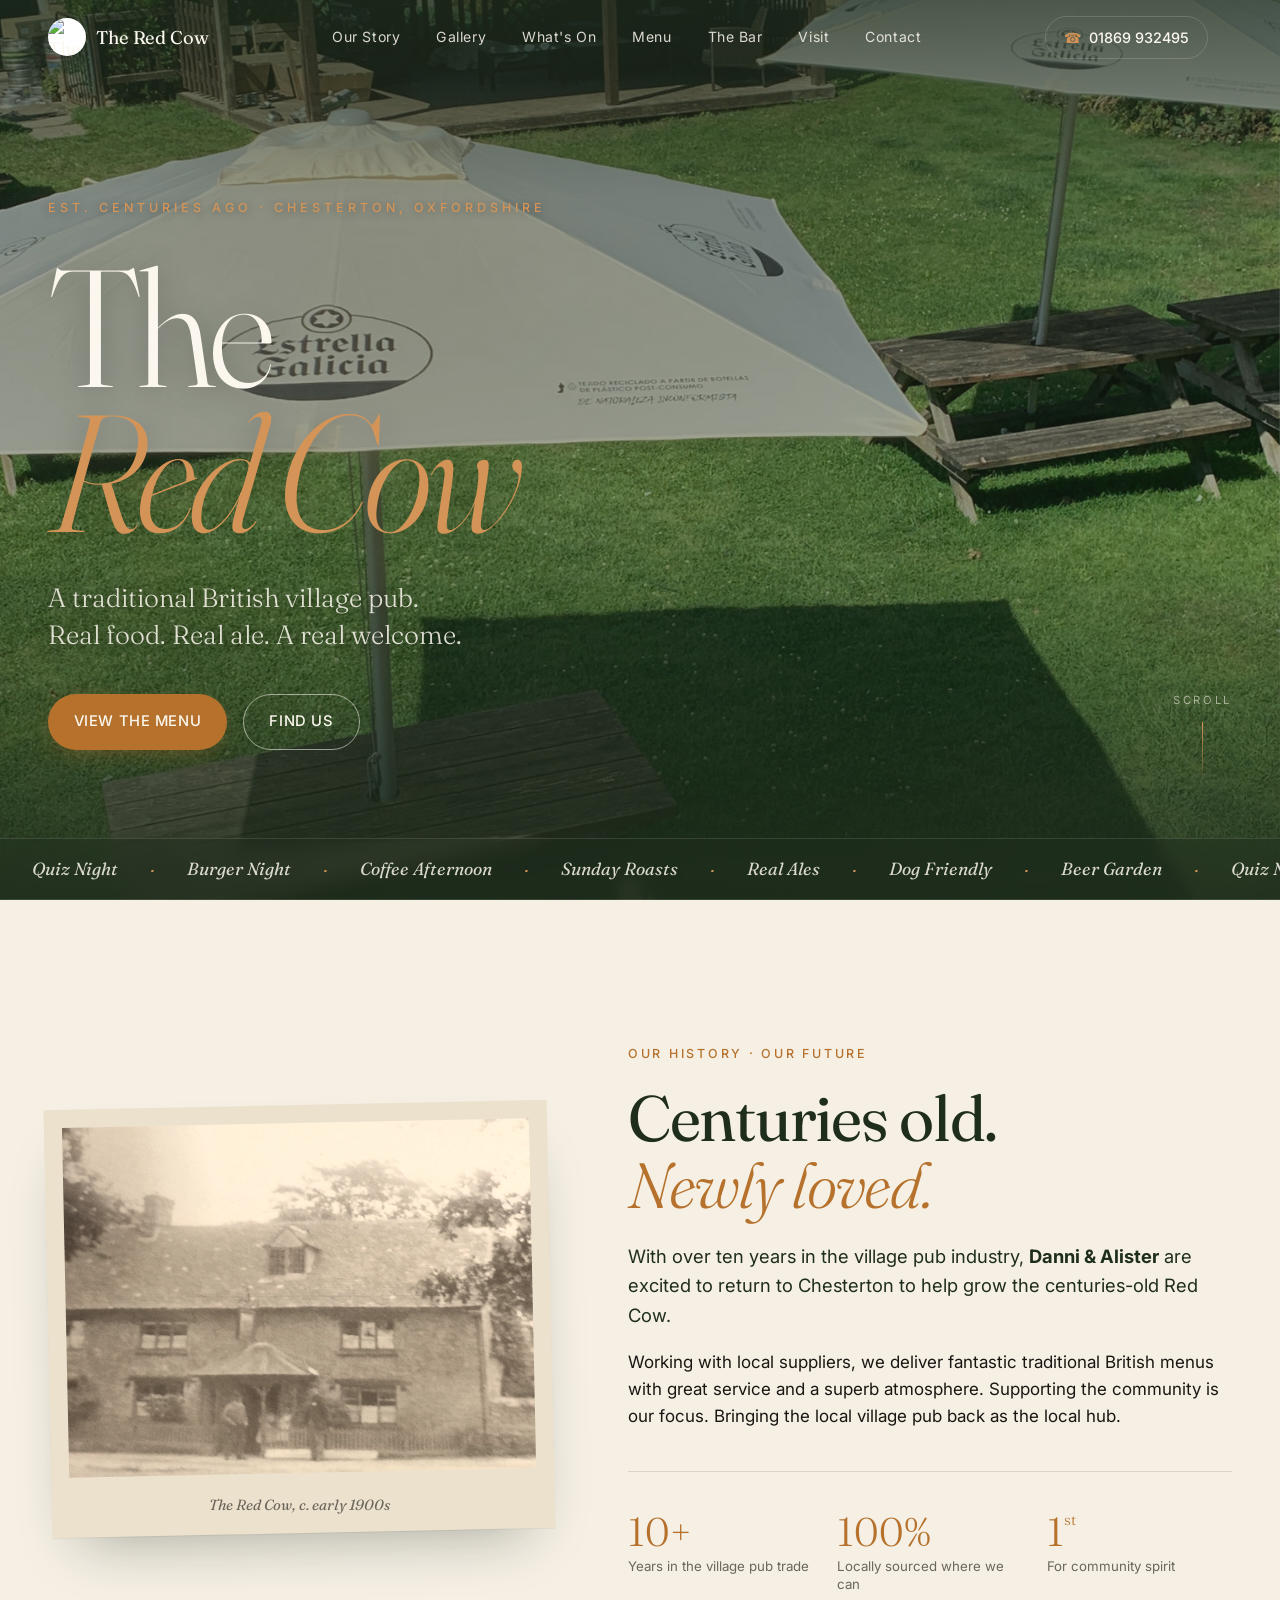
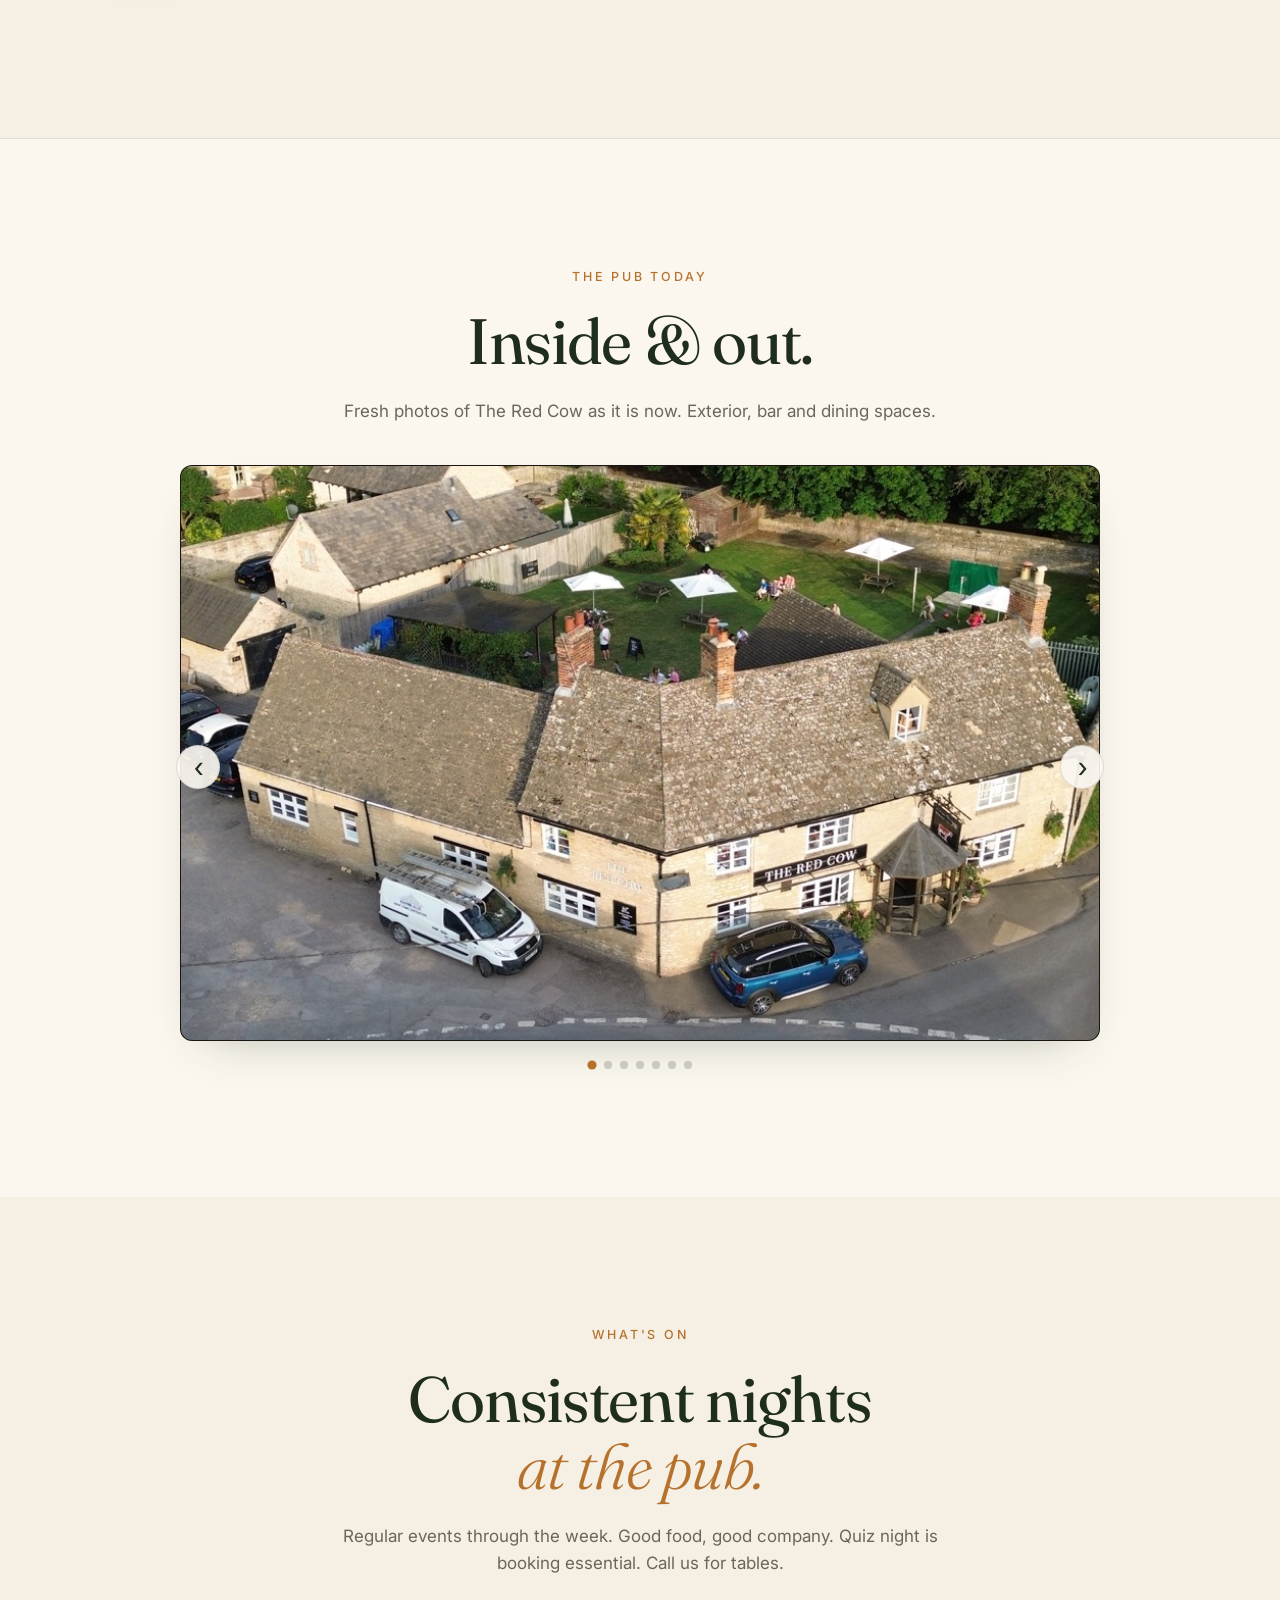
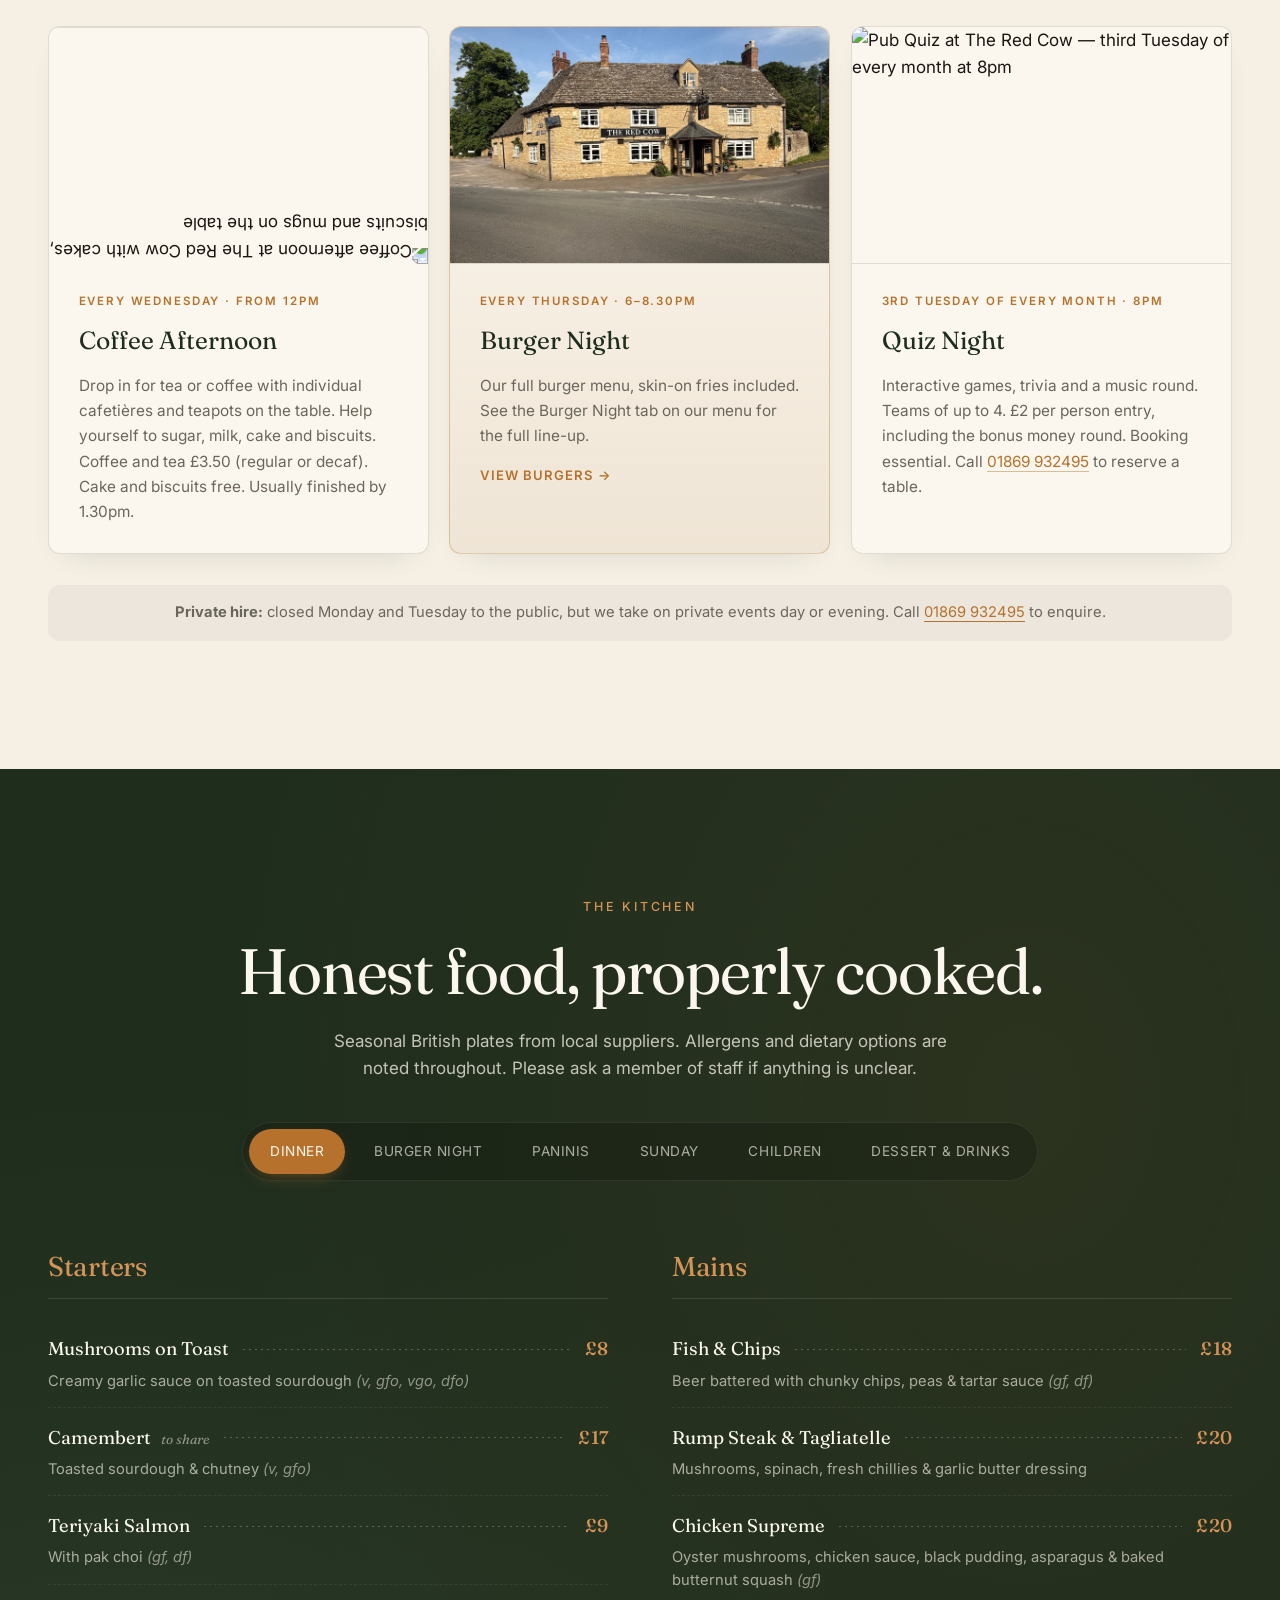
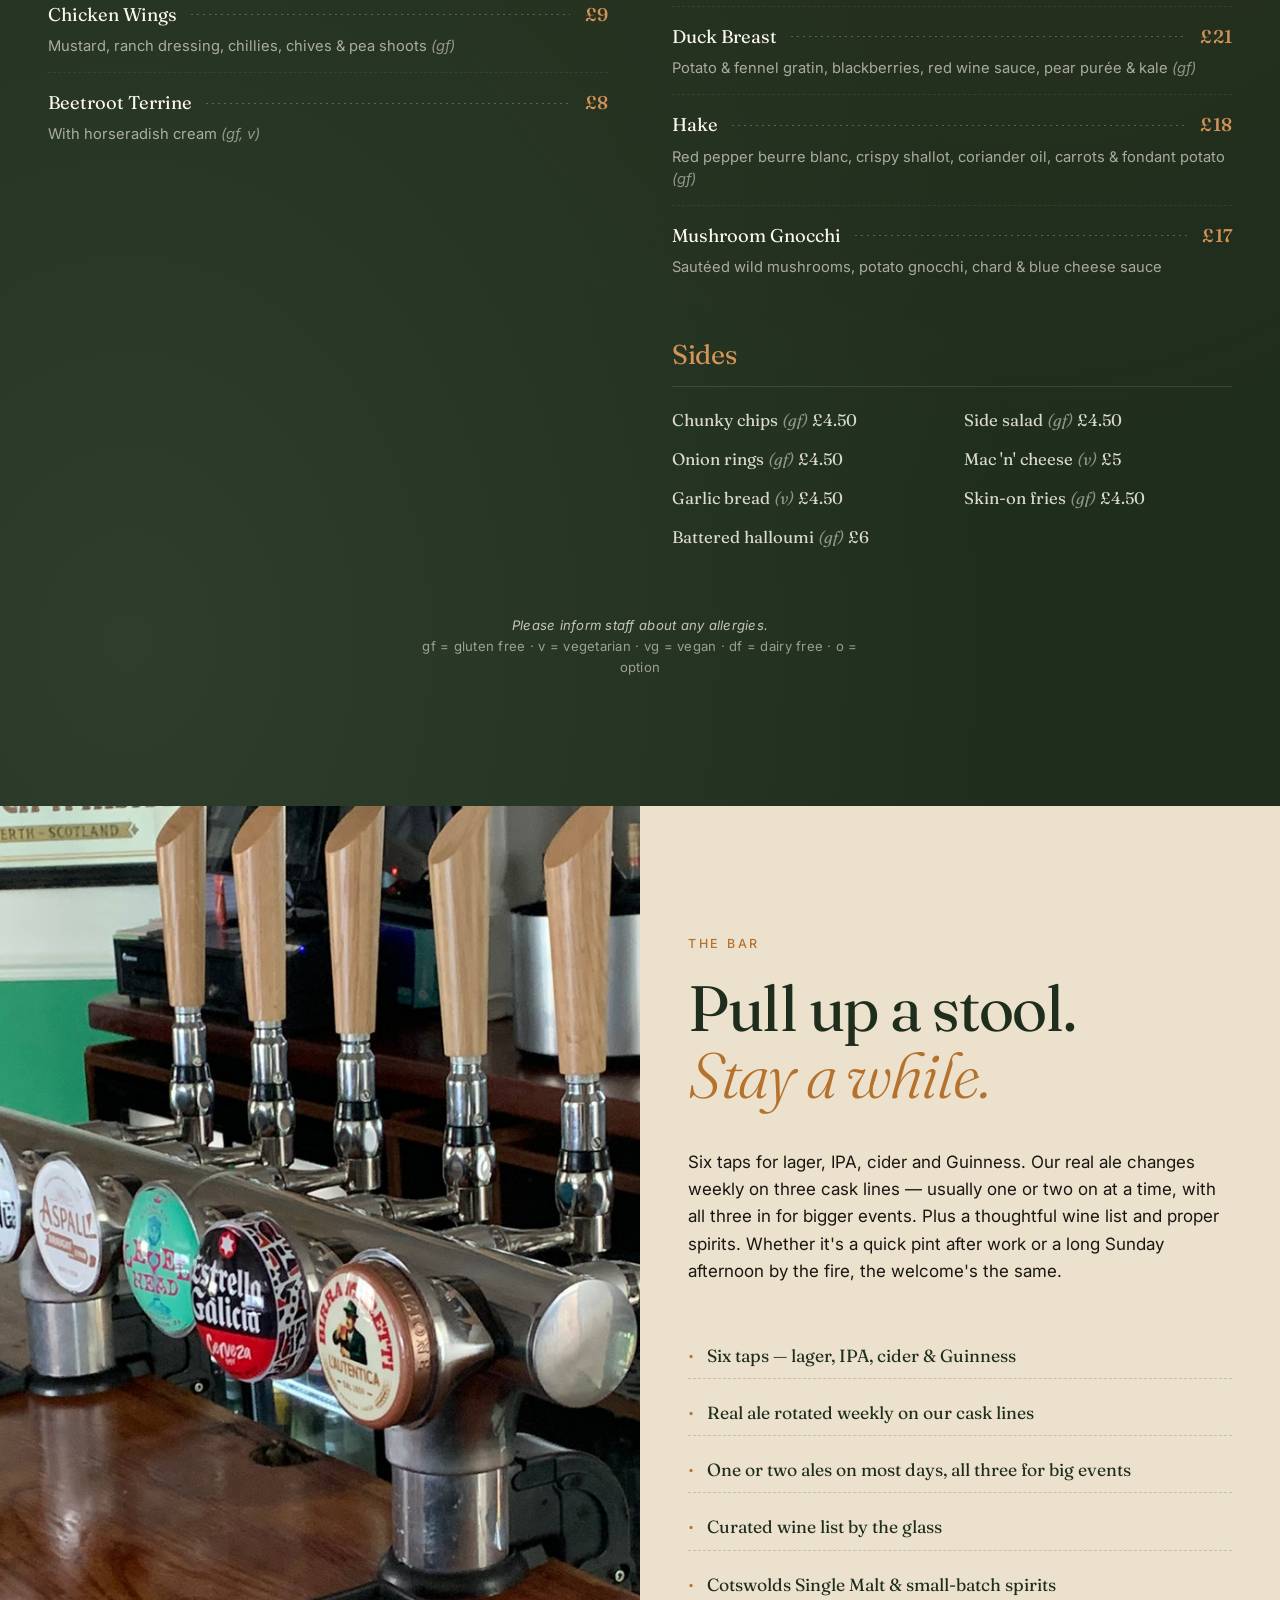
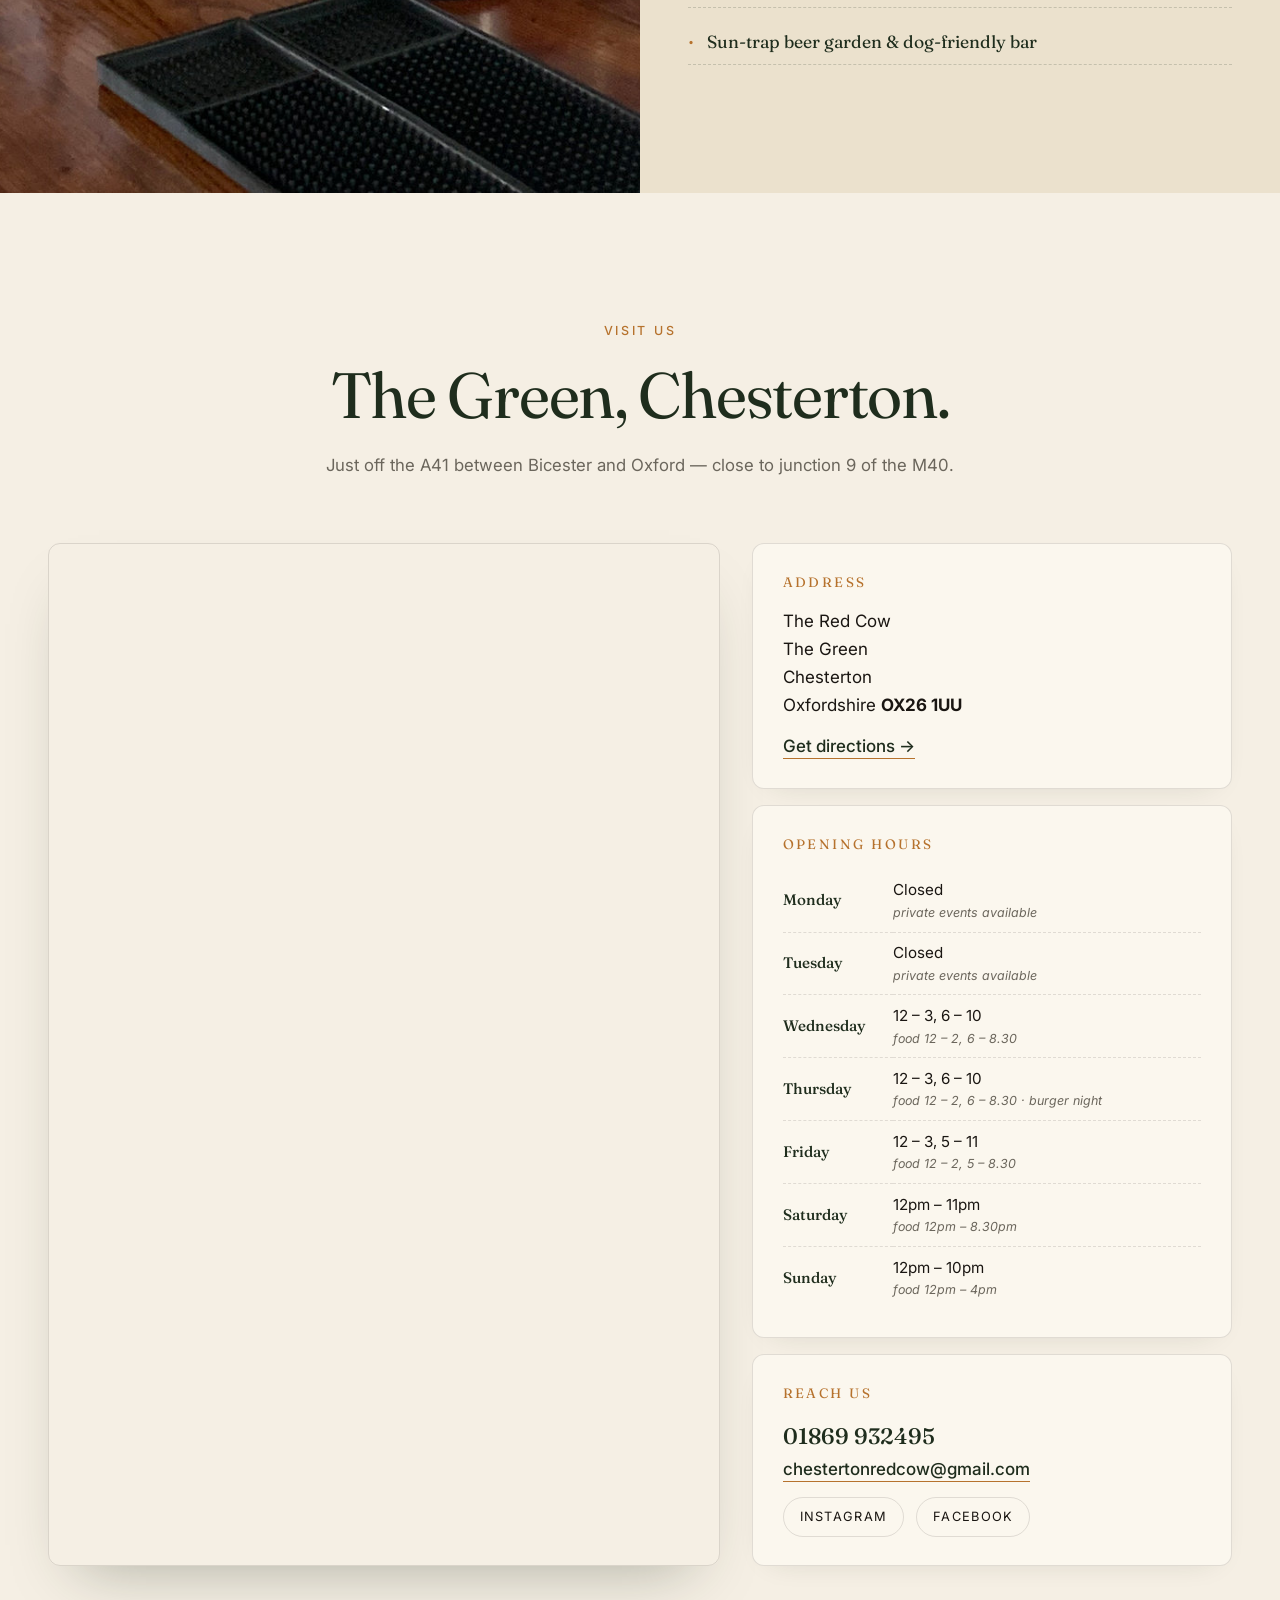
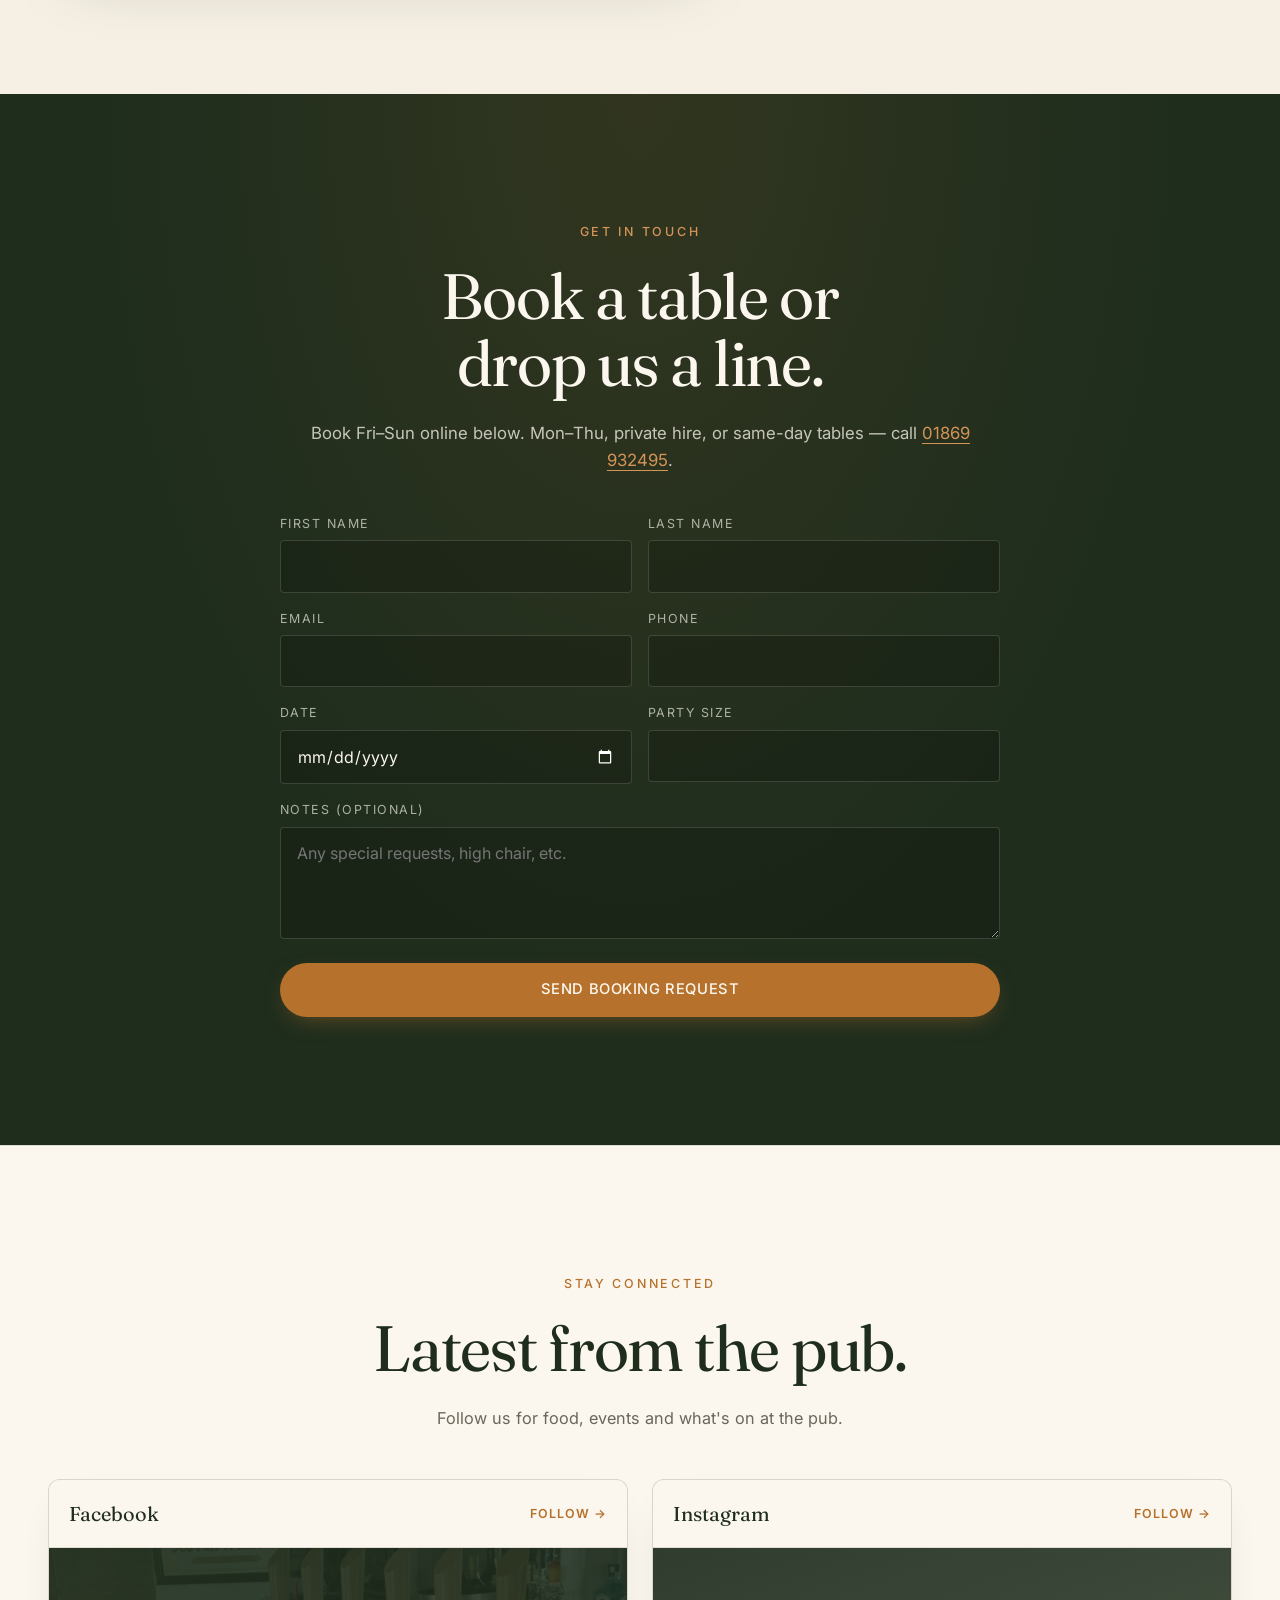
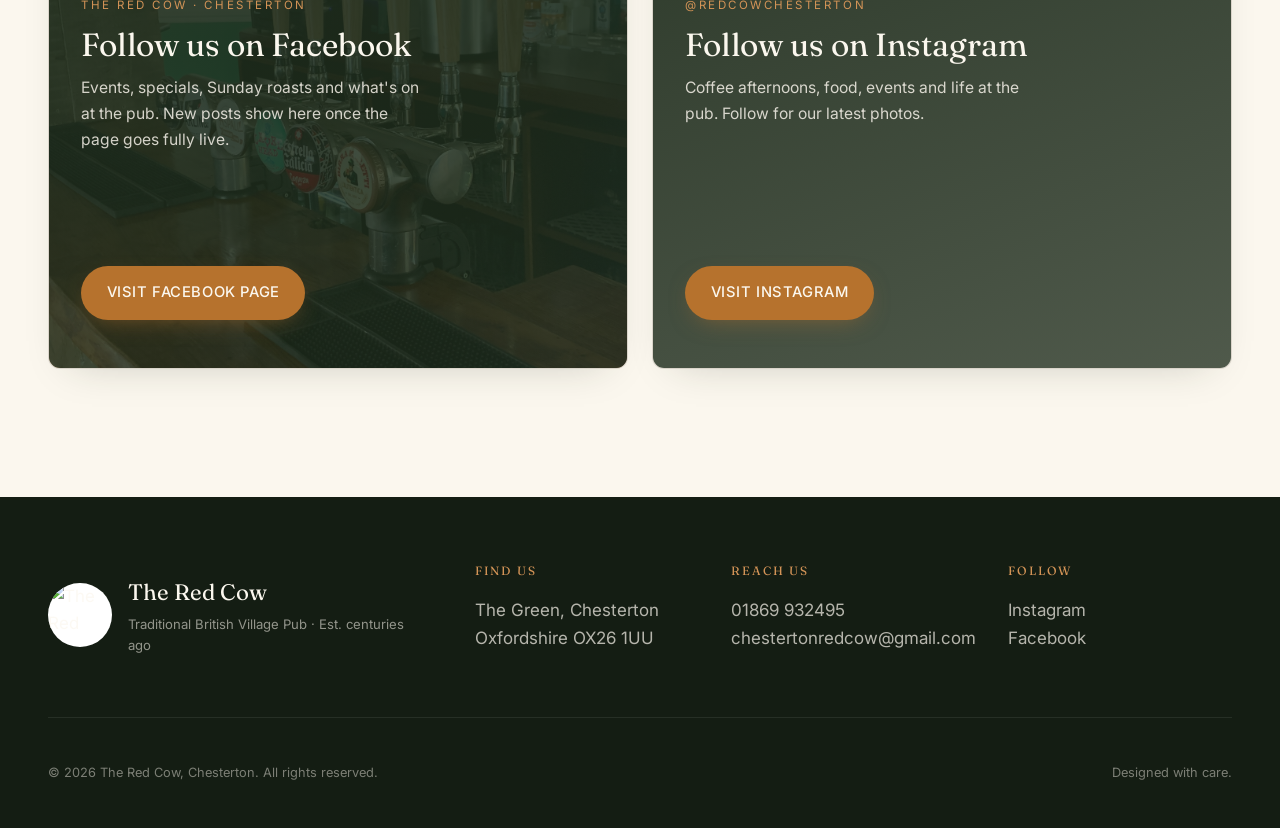
==== index.html @ c8c33fec "Restore online booking from Friday with Fri–Sun dates only. Contact form back on site; bookable from" ====
<!doctype html>
<html lang="en">
<head>
  <meta charset="utf-8" />
  <meta name="viewport" content="width=device-width, initial-scale=1, viewport-fit=cover" />
  <meta name="theme-color" content="#1f2d1d" />
  <title>The Red Cow · Traditional British Village Pub, Chesterton</title>
  <meta name="description" content="A centuries-old village pub in Chesterton, Oxfordshire. Locally sourced British food, real ales and a warm welcome from Danni & Alister." />
  <meta property="og:title" content="The Red Cow, Chesterton" />
  <meta property="og:description" content="A centuries-old village pub in the heart of Chesterton. Real food, real ale, real welcome." />
  <meta property="og:image" content="assets/img/pub-1.jpg" />
  <meta property="og:type" content="restaurant" />
  <link rel="preconnect" href="https://fonts.googleapis.com" />
  <link rel="preconnect" href="https://fonts.gstatic.com" crossorigin />
  <link href="https://fonts.googleapis.com/css2?family=Fraunces:opsz,wght,SOFT@9..144,300..700,0..100&family=Inter:wght@300;400;500;600&display=swap" rel="stylesheet" />
  <link rel="stylesheet" href="styles.css" />
  <script type="application/ld+json">
  {
    "@context": "https://schema.org",
    "@type": "Restaurant",
    "name": "The Red Cow",
    "description": "Traditional British village pub serving locally sourced food in Chesterton, Oxfordshire.",
    "image": ["https://www.theredcowchesterton.co.uk/assets/img/pub-1.jpg"],
    "address": {
      "@type": "PostalAddress",
      "streetAddress": "The Green",
      "addressLocality": "Chesterton",
      "addressRegion": "Oxfordshire",
      "postalCode": "OX26 1UU",
      "addressCountry": "GB"
    },
    "telephone": "+44-1869-932495",
    "email": "chestertonredcow@gmail.com",
    "servesCuisine": ["British", "Pub Food"],
    "priceRange": "££",
    "openingHoursSpecification": [
      { "@type": "OpeningHoursSpecification", "dayOfWeek": "Wednesday", "opens": "12:00", "closes": "22:00" },
      { "@type": "OpeningHoursSpecification", "dayOfWeek": "Thursday", "opens": "12:00", "closes": "22:00" },
      { "@type": "OpeningHoursSpecification", "dayOfWeek": "Friday", "opens": "12:00", "closes": "23:00" },
      { "@type": "OpeningHoursSpecification", "dayOfWeek": "Saturday", "opens": "12:00", "closes": "23:00" },
      { "@type": "OpeningHoursSpecification", "dayOfWeek": "Sunday", "opens": "12:00", "closes": "22:00" }
    ]
  }
  </script>
</head>
<body>

  <!-- ================== NAV ================== -->
  <header class="nav" id="nav">
    <a href="#top" class="nav__brand" aria-label="The Red Cow, home">
      <img src="assets/img/logo.png" alt="The Red Cow Chesterton logo" class="nav__brand-logo" />
      <span class="nav__brand-text">The Red Cow</span>
    </a>
    <nav class="nav__links" aria-label="Primary">
      <a href="#about">Our Story</a>
      <a href="#gallery">Gallery</a>
      <a href="#events">What's On</a>
      <a href="#menu">Menu</a>
      <a href="#bar">The Bar</a>
      <a href="#visit">Visit</a>
      <a href="#contact">Contact</a>
    </nav>
    <a href="tel:+441869932495" class="nav__cta">
      <span class="nav__cta-icon" aria-hidden="true">☎</span>
      <span class="nav__cta-text">01869 932495</span>
    </a>
    <button class="nav__burger" id="navBurger" aria-label="Open menu" aria-expanded="false">
      <span></span><span></span><span></span>
    </button>
  </header>

  <!-- ================== HERO ================== -->
  <section class="hero" id="top">
    <div class="hero__bg" aria-hidden="true">
      <img src="assets/img/pub-1.jpg" alt="" />
      <div class="hero__bg-grad"></div>
    </div>
    <div class="hero__inner">
      <p class="hero__eyebrow" data-reveal>EST. CENTURIES AGO · CHESTERTON, OXFORDSHIRE</p>
      <h1 class="hero__title" data-reveal>
        <span class="hero__title-line">The</span>
        <span class="hero__title-line hero__title-line--accent">Red Cow</span>
      </h1>
      <p class="hero__sub" data-reveal>A traditional British village pub.<br/>Real food. Real ale. A real welcome.</p>
      <div class="hero__ctas" data-reveal>
        <a href="#menu" class="btn btn--primary">View the Menu</a>
        <a href="#visit" class="btn btn--ghost">Find Us</a>
      </div>
    </div>
    <div class="hero__scroll" aria-hidden="true">
      <span>Scroll</span>
      <div class="hero__scroll-line"></div>
    </div>
    <div class="hero__marquee" aria-hidden="true">
      <div class="hero__marquee-track">
        <span>Quiz Night</span><span>·</span>
        <span>Burger Night</span><span>·</span>
        <span>Coffee Afternoon</span><span>·</span>
        <span>Sunday Roasts</span><span>·</span>
        <span>Real Ales</span><span>·</span>
        <span>Dog Friendly</span><span>·</span>
        <span>Beer Garden</span><span>·</span>
        <span>Quiz Night</span><span>·</span>
        <span>Burger Night</span><span>·</span>
        <span>Coffee Afternoon</span><span>·</span>
        <span>Sunday Roasts</span><span>·</span>
        <span>Real Ales</span><span>·</span>
        <span>Dog Friendly</span><span>·</span>
        <span>Beer Garden</span><span>·</span>
      </div>
    </div>
  </section>

  <!-- ================== ABOUT / HISTORY ================== -->
  <section class="about" id="about">
    <div class="about__grid">
      <div class="about__img" data-reveal>
        <div class="about__img-frame">
          <img src="assets/img/hero.jpg" alt="A vintage photograph of The Red Cow public house in Chesterton" />
        </div>
        <p class="about__caption">The Red Cow, c. early 1900s</p>
      </div>
      <div class="about__copy">
        <p class="eyebrow" data-reveal>Our History · Our Future</p>
        <h2 class="h2" data-reveal>Centuries old.<br/><em>Newly loved.</em></h2>
        <p class="lede" data-reveal>
          With over ten years in the village pub industry,
          <strong>Danni &amp; Alister</strong> are excited to return to Chesterton
          to help grow the centuries-old Red Cow.
        </p>
        <p data-reveal>
          Working with local suppliers, we deliver fantastic traditional British
          menus with great service and a superb atmosphere. Supporting the community
          is our focus. Bringing the local village pub back as the local hub.
        </p>
        <div class="about__pillars" data-reveal>
          <div class="pillar">
            <div class="pillar__num">10+</div>
            <div class="pillar__label">Years in the village pub trade</div>
          </div>
          <div class="pillar">
            <div class="pillar__num">100%</div>
            <div class="pillar__label">Locally sourced where we can</div>
          </div>
          <div class="pillar">
            <div class="pillar__num">1<span class="pillar__sup">st</span></div>
            <div class="pillar__label">For community spirit</div>
          </div>
        </div>
      </div>
    </div>
  </section>

  <!-- ================== GALLERY ================== -->
  <section class="gallery" id="gallery">
    <div class="gallery__head">
      <p class="eyebrow" data-reveal>The Pub Today</p>
      <h2 class="h2" data-reveal>Inside &amp; out.</h2>
      <p class="gallery__intro" data-reveal>Fresh photos of The Red Cow as it is now. Exterior, bar and dining spaces.</p>
    </div>
    <div class="gallery__carousel" data-reveal id="galleryCarousel">
      <button type="button" class="gallery__nav gallery__nav--prev" aria-label="Previous photo">‹</button>
      <div class="gallery__viewport">
        <div class="gallery__track" id="galleryTrack">
          <figure class="gallery__slide is-active"><img src="assets/img/gallery/pub-01.jpg" alt="The Red Cow pub exterior" loading="lazy" /></figure>
          <figure class="gallery__slide"><img src="assets/img/gallery/pub-02.jpg" alt="The Red Cow from the outside" loading="lazy" /></figure>
          <figure class="gallery__slide"><img src="assets/img/gallery/pub-03.jpg" alt="Inside The Red Cow" loading="lazy" /></figure>
          <figure class="gallery__slide"><img src="assets/img/gallery/pub-04.jpg" alt="The bar and dining area at The Red Cow" loading="lazy" /></figure>
          <figure class="gallery__slide"><img src="assets/img/gallery/pub-05.jpg" alt="The Red Cow interior" loading="lazy" /></figure>
          <figure class="gallery__slide"><img src="assets/img/gallery/pub-06.jpg" alt="Dining space at The Red Cow" loading="lazy" /></figure>
          <figure class="gallery__slide"><img src="assets/img/gallery/pub-07.jpg" alt="The Red Cow pub" loading="lazy" /></figure>
        </div>
      </div>
      <button type="button" class="gallery__nav gallery__nav--next" aria-label="Next photo">›</button>
      <div class="gallery__dots" id="galleryDots" aria-hidden="true"></div>
    </div>
  </section>

  <!-- ================== WHAT'S ON ================== -->
  <section class="events" id="events">
    <div class="events__head">
      <p class="eyebrow" data-reveal>What's On</p>
      <h2 class="h2" data-reveal>Consistent nights<br/><em>at the pub.</em></h2>
      <p class="events__intro" data-reveal>Regular events through the week. Good food, good company. Quiz night is booking essential. Call us for tables.</p>
    </div>
    <div class="events__grid">
      <article class="events__card" data-reveal>
        <img class="events__img events__img--flip" src="assets/img/coffee-afternoon.jpg" alt="Coffee afternoon at The Red Cow with cakes, biscuits and mugs on the table" loading="lazy" />
        <p class="events__day">Every Wednesday · from 12pm</p>
        <h3 class="events__title">Coffee Afternoon</h3>
        <p class="events__text">Drop in for tea or coffee with individual cafetières and teapots on the table. Help yourself to sugar, milk, cake and biscuits. Coffee and tea £3.50 (regular or decaf). Cake and biscuits free. Usually finished by 1.30pm.</p>
      </article>
      <article class="events__card events__card--accent" data-reveal>
        <img class="events__img" src="assets/img/gallery/burger-night.jpg" alt="Burgers and skin-on fries at The Red Cow burger night" loading="lazy" />
        <p class="events__day">Every Thursday · 6–8.30pm</p>
        <h3 class="events__title">Burger Night</h3>
        <p class="events__text">Our full burger menu, skin-on fries included. See the Burger Night tab on our menu for the full line-up.</p>
        <a href="#menu" class="events__link" data-tab-jump="burgers">View burgers →</a>
      </article>
      <article class="events__card" data-reveal>
        <img class="events__img" src="assets/img/quiz-poster.png" alt="Pub Quiz at The Red Cow — third Tuesday of every month at 8pm" loading="lazy" />
        <p class="events__day">3rd Tuesday of every month · 8pm</p>
        <h3 class="events__title">Quiz Night</h3>
        <p class="events__text">Interactive games, trivia and a music round. Teams of up to 4. £2 per person entry, including the bonus money round. Booking essential. Call <a href="tel:+441869932495">01869 932495</a> to reserve a table.</p>
      </article>
    </div>
    <p class="events__note" data-reveal>
      <strong>Private hire:</strong> closed Monday and Tuesday to the public, but we take on private events day or evening. Call <a href="tel:+441869932495">01869 932495</a> to enquire.
    </p>
  </section>

  <!-- ================== MENU ================== -->
  <section class="menu" id="menu">
    <div class="menu__head">
      <p class="eyebrow eyebrow--light" data-reveal>The Kitchen</p>
      <h2 class="h2 h2--light" data-reveal>Honest food, properly cooked.</h2>
      <p class="menu__intro" data-reveal>
        Seasonal British plates from local suppliers. Allergens and dietary
        options are noted throughout. Please ask a member of staff if anything
        is unclear.
      </p>

      <div class="menu__tabs" role="tablist" data-reveal>
        <button class="menu__tab is-active" role="tab" aria-selected="true" data-tab="dinner">Dinner</button>
        <button class="menu__tab" role="tab" aria-selected="false" data-tab="burgers">Burger Night</button>
        <button class="menu__tab" role="tab" aria-selected="false" data-tab="paninis">Paninis</button>
        <button class="menu__tab" role="tab" aria-selected="false" data-tab="sunday">Sunday</button>
        <button class="menu__tab" role="tab" aria-selected="false" data-tab="kids">Children</button>
        <button class="menu__tab" role="tab" aria-selected="false" data-tab="dessert">Dessert &amp; Drinks</button>
      </div>
    </div>

    <!-- DINNER -->
    <div class="menu__panel is-active" data-panel="dinner">
      <div class="menu__cols">
        <div class="menu__col">
          <h3 class="menu__cat">Starters</h3>
          <ul class="menu__list">
            <li><div class="menu__row"><span class="menu__name">Mushrooms on Toast</span><span class="menu__dot"></span><span class="menu__price">£8</span></div><p class="menu__desc">Creamy garlic sauce on toasted sourdough <em>(v, gfo, vgo, dfo)</em></p></li>
            <li><div class="menu__row"><span class="menu__name">Camembert <span class="menu__share">to share</span></span><span class="menu__dot"></span><span class="menu__price">£17</span></div><p class="menu__desc">Toasted sourdough &amp; chutney <em>(v, gfo)</em></p></li>
            <li><div class="menu__row"><span class="menu__name">Teriyaki Salmon</span><span class="menu__dot"></span><span class="menu__price">£9</span></div><p class="menu__desc">With pak choi <em>(gf, df)</em></p></li>
            <li><div class="menu__row"><span class="menu__name">Chicken Wings</span><span class="menu__dot"></span><span class="menu__price">£9</span></div><p class="menu__desc">Mustard, ranch dressing, chillies, chives &amp; pea shoots <em>(gf)</em></p></li>
            <li><div class="menu__row"><span class="menu__name">Beetroot Terrine</span><span class="menu__dot"></span><span class="menu__price">£8</span></div><p class="menu__desc">With horseradish cream <em>(gf, v)</em></p></li>
          </ul>
        </div>
        <div class="menu__col">
          <h3 class="menu__cat">Mains</h3>
          <ul class="menu__list">
            <li><div class="menu__row"><span class="menu__name">Fish &amp; Chips</span><span class="menu__dot"></span><span class="menu__price">£18</span></div><p class="menu__desc">Beer battered with chunky chips, peas &amp; tartar sauce <em>(gf, df)</em></p></li>
            <li><div class="menu__row"><span class="menu__name">Rump Steak &amp; Tagliatelle</span><span class="menu__dot"></span><span class="menu__price">£20</span></div><p class="menu__desc">Mushrooms, spinach, fresh chillies &amp; garlic butter dressing</p></li>
            <li><div class="menu__row"><span class="menu__name">Chicken Supreme</span><span class="menu__dot"></span><span class="menu__price">£20</span></div><p class="menu__desc">Oyster mushrooms, chicken sauce, black pudding, asparagus &amp; baked butternut squash <em>(gf)</em></p></li>
            <li><div class="menu__row"><span class="menu__name">Duck Breast</span><span class="menu__dot"></span><span class="menu__price">£21</span></div><p class="menu__desc">Potato &amp; fennel gratin, blackberries, red wine sauce, pear purée &amp; kale <em>(gf)</em></p></li>
            <li><div class="menu__row"><span class="menu__name">Hake</span><span class="menu__dot"></span><span class="menu__price">£18</span></div><p class="menu__desc">Red pepper beurre blanc, crispy shallot, coriander oil, carrots &amp; fondant potato <em>(gf)</em></p></li>
            <li><div class="menu__row"><span class="menu__name">Mushroom Gnocchi</span><span class="menu__dot"></span><span class="menu__price">£17</span></div><p class="menu__desc">Sautéed wild mushrooms, potato gnocchi, chard &amp; blue cheese sauce</p></li>
          </ul>
          <h3 class="menu__cat">Sides</h3>
          <ul class="menu__sides">
            <li>Chunky chips <em>(gf)</em> £4.50</li>
            <li>Side salad <em>(gf)</em> £4.50</li>
            <li>Onion rings <em>(gf)</em> £4.50</li>
            <li>Mac 'n' cheese <em>(v)</em> £5</li>
            <li>Garlic bread <em>(v)</em> £4.50</li>
            <li>Skin-on fries <em>(gf)</em> £4.50</li>
            <li>Battered halloumi <em>(gf)</em> £6</li>
          </ul>
        </div>
      </div>
    </div>

    <!-- BURGER NIGHT -->
    <div class="menu__panel" data-panel="burgers">
      <p class="menu__desc menu__desc--feature menu__desc--center">
        <strong>Every Thursday, 6–8.30pm.</strong> All burgers served with skin-on fries.
        Free drink with each burger when you eat in*
        <span class="menu__desc-note">*£2 surcharge for Peroni, Prior Life pints &amp; medium wines</span>.
        £13 takeaway available on all burgers.
      </p>
      <div class="menu__cols">
        <div class="menu__col">
          <h3 class="menu__cat">Burgers</h3>
          <ul class="menu__list">
            <li><div class="menu__row"><span class="menu__name">Dirty Burger</span><span class="menu__dot"></span><span class="menu__price">£16</span></div><p class="menu__desc">Chicken breast, mac &amp; cheese, bacon &amp; BBQ sauce <em>(gfo)</em></p></li>
            <li><div class="menu__row"><span class="menu__name">Good Ol' USA</span><span class="menu__dot"></span><span class="menu__price">£16</span></div><p class="menu__desc">Beef patty, smoked bacon, pickles, mustard, BBQ sauce &amp; melted applewood cheese <em>(gfo, dfo)</em></p></li>
            <li><div class="menu__row"><span class="menu__name">Classic Beef</span><span class="menu__dot"></span><span class="menu__price">£15</span></div><p class="menu__desc">Beef patty, melted cheddar, lettuce, tomato &amp; tomato relish <em>(gfo, dfo)</em></p></li>
            <li><div class="menu__row"><span class="menu__name">The Furnace</span><span class="menu__dot"></span><span class="menu__price">£16</span></div><p class="menu__desc">Beef patty, Mexicana cheese, jalapeños, lettuce, tomato &amp; sriracha sauce <em>(dfo, gfo)</em></p></li>
            <li><div class="menu__row"><span class="menu__name">Classic Chicken</span><span class="menu__dot"></span><span class="menu__price">£15</span></div><p class="menu__desc">Chicken breast, melted cheddar, lettuce, tomato &amp; mayonnaise <em>(gfo, dfo)</em></p></li>
            <li><div class="menu__row"><span class="menu__name">Upping the Steaks</span><span class="menu__dot"></span><span class="menu__price">£18</span></div><p class="menu__desc">Rump steak, lettuce, tomato, red onion &amp; mustard mayonnaise <em>(gf, df)</em></p></li>
            <li><div class="menu__row"><span class="menu__name">Mushroom Halloumi</span><span class="menu__dot"></span><span class="menu__price">£14</span></div><p class="menu__desc">Portabello mushroom, grilled halloumi, chilli jam, lettuce &amp; tomato <em>(v, vgo, gfo)</em></p></li>
            <li><div class="menu__row"><span class="menu__name">Bluey</span><span class="menu__dot"></span><span class="menu__price">£16</span></div><p class="menu__desc">Beef patty, melted blue cheese, sautéed mushrooms, mayonnaise, lettuce &amp; tomato <em>(gfo)</em></p></li>
            <li><div class="menu__row"><span class="menu__name">Spring Chicken</span><span class="menu__dot"></span><span class="menu__price">£16</span></div><p class="menu__desc">Chicken breast, grilled halloumi, avocado, lettuce, tomato &amp; mayonnaise <em>(gfo, dfo)</em></p></li>
          </ul>
        </div>
        <div class="menu__col menu__col--continued">
          <ul class="menu__list">
            <li><div class="menu__row"><span class="menu__name">Red Cow Special</span><span class="menu__dot"></span><span class="menu__price">£19</span></div><p class="menu__desc">Beef patty, melted cheddar, chipolatas, fried egg, ketchup, bacon, lettuce, tomato &amp; onion rings <em>(gfo, dfo)</em></p></li>
            <li><div class="menu__row"><span class="menu__name">Smokey Pub</span><span class="menu__dot"></span><span class="menu__price">£15</span></div><p class="menu__desc">Beef patty, smoked bacon, applewood cheese &amp; BBQ sauce <em>(gfo, dfo)</em></p></li>
            <li><div class="menu__row"><span class="menu__name">The Yodeller</span><span class="menu__dot"></span><span class="menu__price">£16</span></div><p class="menu__desc">Beef patty, portabello mushroom, onion jam, burger sauce, tomato, lettuce &amp; emmental cheese <em>(gfo, dfo)</em></p></li>
            <li><div class="menu__row"><span class="menu__name">Beaky Blinder</span><span class="menu__dot"></span><span class="menu__price">£16</span></div><p class="menu__desc">Chicken breast, halloumi, chorizo, lettuce, tomato &amp; mayonnaise <em>(gfo, dfo)</em></p></li>
            <li><div class="menu__row"><span class="menu__name">Falafel It All</span><span class="menu__dot"></span><span class="menu__price">£14</span></div><p class="menu__desc">Falafel, lettuce, tomato, spicy slaw &amp; sriracha sauce <em>(v, gfo, df)</em></p></li>
            <li><div class="menu__row"><span class="menu__name">The Hangover</span><span class="menu__dot"></span><span class="menu__price">£18</span></div><p class="menu__desc">Beef patty, chipolatas, bacon, fried egg, hashbrown &amp; ketchup <em>(df)</em></p></li>
            <li><div class="menu__row"><span class="menu__name">Cod of Duty</span><span class="menu__dot"></span><span class="menu__price">£17</span></div><p class="menu__desc">Beer battered cod, mushy peas &amp; tartar <em>(gfo, df)</em></p></li>
            <li><div class="menu__row"><span class="menu__name">Meat Your Maker</span><span class="menu__dot"></span><span class="menu__price">£20</span></div><p class="menu__desc">Two beef patties, bacon, chipolatas, melted cheddar, pickles &amp; burger relish <em>(gfo, dfo)</em></p></li>
          </ul>
        </div>
      </div>
    </div>

    <!-- PANINIS -->
    <div class="menu__panel" data-panel="paninis">
      <p class="menu__desc menu__desc--feature menu__desc--center">
        <strong>Lunch served 12–2pm, Wednesday to Friday.</strong>
        All paninis served with skin-on fries and side salad.
      </p>
      <div class="menu__cols menu__cols--single">
        <div class="menu__col">
          <h3 class="menu__cat">Paninis</h3>
          <ul class="menu__list">
            <li><div class="menu__row"><span class="menu__name">Chipolatas &amp; Sautéed Onions</span><span class="menu__dot"></span><span class="menu__price">£10</span></div><p class="menu__desc"><em>(gf, df)</em></p></li>
            <li><div class="menu__row"><span class="menu__name">Brie &amp; Bacon</span><span class="menu__dot"></span><span class="menu__price">£10</span></div><p class="menu__desc">Cranberry sauce <em>(gf)</em></p></li>
            <li><div class="menu__row"><span class="menu__name">Philly Steak</span><span class="menu__dot"></span><span class="menu__price">£13</span></div><p class="menu__desc">Rump steak, peppers &amp; mustard <em>(gf, df)</em></p></li>
            <li><div class="menu__row"><span class="menu__name">Chicken</span><span class="menu__dot"></span><span class="menu__price">£11</span></div><p class="menu__desc">Sundried tomatoes, pesto &amp; mozzarella <em>(gf, df)</em></p></li>
            <li><div class="menu__row"><span class="menu__name">Vegetarian</span><span class="menu__dot"></span><span class="menu__price">£9</span></div><p class="menu__desc">Spinach, tomato, avocado, cheddar &amp; chilli flakes <em>(v, vgo, gf)</em></p></li>
          </ul>
        </div>
      </div>
    </div>

    <!-- SUNDAY -->
    <div class="menu__panel" data-panel="sunday">
      <div class="menu__cols">
        <div class="menu__col">
          <h3 class="menu__cat">Starters</h3>
          <ul class="menu__list">
            <li><div class="menu__row"><span class="menu__name">Mushrooms on Toast</span><span class="menu__dot"></span><span class="menu__price">£8</span></div><p class="menu__desc">Creamy garlic sauce on toasted sourdough <em>(v, gfo, vgo)</em></p></li>
            <li><div class="menu__row"><span class="menu__name">Camembert <span class="menu__share">to share</span></span><span class="menu__dot"></span><span class="menu__price">£17</span></div><p class="menu__desc">Toasted sourdough &amp; onion chutney <em>(v, gfo)</em></p></li>
            <li><div class="menu__row"><span class="menu__name">Teriyaki Salmon</span><span class="menu__dot"></span><span class="menu__price">£9</span></div><p class="menu__desc">With pak choi <em>(gf)</em></p></li>
            <li><div class="menu__row"><span class="menu__name">Beetroot Terrine</span><span class="menu__dot"></span><span class="menu__price">£8</span></div><p class="menu__desc">With horseradish cream</p></li>
            <li><div class="menu__row"><span class="menu__name">Chicken Wings</span><span class="menu__dot"></span><span class="menu__price">£9</span></div><p class="menu__desc">Mustard, ranch dressing, chillies, chives &amp; pea shoots</p></li>
          </ul>
          <h3 class="menu__cat">Burgers <span class="menu__cat-note">with skin-on fries</span></h3>
          <ul class="menu__list">
            <li><div class="menu__row"><span class="menu__name">Smokey Pub Burger</span><span class="menu__dot"></span><span class="menu__price">£15</span></div><p class="menu__desc">Beef patty, smoked bacon, BBQ sauce &amp; applewood cheese</p></li>
            <li><div class="menu__row"><span class="menu__name">Classic Chicken</span><span class="menu__dot"></span><span class="menu__price">£15</span></div><p class="menu__desc">Chicken breast, melted cheddar, lettuce, tomato &amp; mayonnaise <em>(gfo)</em></p></li>
            <li><div class="menu__row"><span class="menu__name">Meat Your Maker</span><span class="menu__dot"></span><span class="menu__price">£20</span></div><p class="menu__desc">Two beef patties, bacon, chipolatas, melted cheddar, pickles &amp; burger relish</p></li>
            <li><div class="menu__row"><span class="menu__name">Falafel It All</span><span class="menu__dot"></span><span class="menu__price">£14</span></div><p class="menu__desc">Falafel, lettuce, tomato, spicy slaw &amp; sriracha sauce</p></li>
          </ul>
        </div>
        <div class="menu__col">
          <h3 class="menu__cat">Roasts <span class="menu__cat-note">with all the trimmings</span></h3>
          <p class="menu__desc menu__desc--feature">
            Parsnip, carrot, kale, Yorkshire pudding, onion purée, green beans, potatoes, brussels &amp; bacon &amp; gravy
          </p>
          <ul class="menu__list">
            <li><div class="menu__row"><span class="menu__name">Sirloin of Beef</span><span class="menu__dot"></span><span class="menu__price">£24</span></div></li>
            <li><div class="menu__row"><span class="menu__name">Leg of Lamb</span><span class="menu__dot"></span><span class="menu__price">£21</span></div></li>
            <li><div class="menu__row"><span class="menu__name">Chicken Supreme</span><span class="menu__dot"></span><span class="menu__price">£20</span></div></li>
            <li><div class="menu__row"><span class="menu__name">Nut Roast</span><span class="menu__dot"></span><span class="menu__price">£16</span></div><p class="menu__desc">Vegetarian</p></li>
          </ul>
          <h3 class="menu__cat">Other Mains</h3>
          <ul class="menu__list">
            <li><div class="menu__row"><span class="menu__name">Rump Steak &amp; Tagliatelle</span><span class="menu__dot"></span><span class="menu__price">£20</span></div><p class="menu__desc">Mushrooms, spinach, fresh chillies &amp; garlic butter dressing</p></li>
            <li><div class="menu__row"><span class="menu__name">Fish &amp; Chips</span><span class="menu__dot"></span><span class="menu__price">£18</span></div><p class="menu__desc">Beer battered with chunky chips, peas &amp; tartar sauce <em>(gf)</em></p></li>
            <li><div class="menu__row"><span class="menu__name">Duck Breast</span><span class="menu__dot"></span><span class="menu__price">£21</span></div><p class="menu__desc">Potato &amp; fennel gratin, blackberries, red wine sauce, pear purée &amp; kale <em>(gf)</em></p></li>
            <li><div class="menu__row"><span class="menu__name">Hake</span><span class="menu__dot"></span><span class="menu__price">£18</span></div><p class="menu__desc">Red pepper beurre blanc, crispy shallot, coriander oil, carrots &amp; fondant potato <em>(gf)</em></p></li>
            <li><div class="menu__row"><span class="menu__name">Mushroom Gnocchi</span><span class="menu__dot"></span><span class="menu__price">£17</span></div><p class="menu__desc">Sautéed wild mushrooms, potato gnocchi, chard &amp; blue cheese sauce</p></li>
          </ul>
        </div>
      </div>
    </div>

    <!-- KIDS -->
    <div class="menu__panel" data-panel="kids">
      <div class="menu__cols">
        <div class="menu__col">
          <h3 class="menu__cat">Children's Mains <span class="menu__cat-note">up to 11yrs</span></h3>
          <ul class="menu__list">
            <li><div class="menu__row"><span class="menu__name">Beef Burger</span><span class="menu__dot"></span><span class="menu__price">£8</span></div><p class="menu__desc">Beef patty, melted cheddar, ketchup &amp; fries <em>(gfo, dfo)</em></p></li>
            <li><div class="menu__row"><span class="menu__name">Fish &amp; Chips</span><span class="menu__dot"></span><span class="menu__price">£9</span></div><p class="menu__desc">With peas <em>(gf, df)</em></p></li>
            <li><div class="menu__row"><span class="menu__name">Chicken Burger</span><span class="menu__dot"></span><span class="menu__price">£8</span></div><p class="menu__desc">Melted cheddar, mayonnaise &amp; fries <em>(gfo, dfo)</em></p></li>
            <li><div class="menu__row"><span class="menu__name">Chipolatas</span><span class="menu__dot"></span><span class="menu__price">£8</span></div><p class="menu__desc">With beans &amp; chips <em>(gf, df)</em></p></li>
            <li><div class="menu__row"><span class="menu__name">Mac &amp; Cheese</span><span class="menu__dot"></span><span class="menu__price">£8</span></div><p class="menu__desc">With garlic bread &amp; vegetable sticks <em>(v)</em></p></li>
          </ul>
        </div>
        <div class="menu__col">
          <h3 class="menu__cat">Children's Desserts</h3>
          <ul class="menu__list">
            <li><div class="menu__row"><span class="menu__name">Warm Chocolate Brownie</span><span class="menu__dot"></span><span class="menu__price">£5</span></div><p class="menu__desc">Chocolate sauce &amp; vanilla ice cream <em>(gf)</em></p></li>
            <li><div class="menu__row"><span class="menu__name">Sticky Toffee Pudding</span><span class="menu__dot"></span><span class="menu__price">£5</span></div><p class="menu__desc">Toffee sauce &amp; vanilla ice cream</p></li>
            <li><div class="menu__row"><span class="menu__name">Ice Creams</span><span class="menu__dot"></span><span class="menu__price">£2</span></div><p class="menu__desc">Chocolate, vanilla, strawberry &amp; mint choc chip</p></li>
          </ul>
        </div>
      </div>
    </div>

    <!-- DESSERT & DRINKS -->
    <div class="menu__panel" data-panel="dessert">
      <div class="menu__cols">
        <div class="menu__col">
          <h3 class="menu__cat">Desserts</h3>
          <ul class="menu__list">
            <li><div class="menu__row"><span class="menu__name">Sticky Toffee Pudding</span><span class="menu__dot"></span><span class="menu__price">£8</span></div><p class="menu__desc">Toffee sauce &amp; vanilla ice cream <em>(gf)</em></p></li>
            <li><div class="menu__row"><span class="menu__name">Chocolate Brownie</span><span class="menu__dot"></span><span class="menu__price">£8</span></div><p class="menu__desc">Chocolate sauce &amp; vanilla ice cream <em>(gf, vgo)</em></p></li>
            <li><div class="menu__row"><span class="menu__name">Crème Brûlée Trio</span><span class="menu__dot"></span><span class="menu__price">£10</span></div><p class="menu__desc">Baileys, cherry &amp; espresso</p></li>
            <li><div class="menu__row"><span class="menu__name">Scoop of Ice Cream</span><span class="menu__dot"></span><span class="menu__price">£2</span></div></li>
          </ul>
          <h3 class="menu__cat">Cocktails</h3>
          <ul class="menu__list">
            <li><div class="menu__row"><span class="menu__name">Pornstar Martini</span><span class="menu__dot"></span><span class="menu__price">£11</span></div><p class="menu__desc">Vodka, passionfruit &amp; prosecco</p></li>
            <li><div class="menu__row"><span class="menu__name">Dark &amp; Stormy</span><span class="menu__dot"></span><span class="menu__price">£8</span></div><p class="menu__desc">Dark rum, ginger beer &amp; lime</p></li>
            <li><div class="menu__row"><span class="menu__name">Negroni</span><span class="menu__dot"></span><span class="menu__price">£9</span></div><p class="menu__desc">Gordon's gin, Campari, Martini Rosso</p></li>
          </ul>
        </div>
        <div class="menu__col">
          <h3 class="menu__cat">Whisky <span class="menu__cat-note">25ml</span></h3>
          <ul class="menu__list">
            <li><div class="menu__row"><span class="menu__name">Cotswolds Single Malt</span><span class="menu__dot"></span><span class="menu__price">£6.50</span></div></li>
            <li><div class="menu__row"><span class="menu__name">Johnnie Walker Black Label</span><span class="menu__dot"></span><span class="menu__price">£4.90</span></div></li>
            <li><div class="menu__row"><span class="menu__name">Talisker 10yo</span><span class="menu__dot"></span><span class="menu__price">£5.30</span></div></li>
            <li><div class="menu__row"><span class="menu__name">Jura 10yo</span><span class="menu__dot"></span><span class="menu__price">£6.20</span></div></li>
          </ul>
          <h3 class="menu__cat">Hot Drinks</h3>
          <ul class="menu__list">
            <li><div class="menu__row"><span class="menu__name">Cafetière of Coffee</span><span class="menu__dot"></span><span class="menu__price">£3.50</span></div><p class="menu__desc">Regular or decaf</p></li>
            <li><div class="menu__row"><span class="menu__name">Pot of Tea</span><span class="menu__dot"></span><span class="menu__price">£3.50</span></div><p class="menu__desc">English breakfast, Earl Grey, decaf, peppermint, lemon &amp; ginger, green</p></li>
            <li><div class="menu__row"><span class="menu__name">Hot Chocolate</span><span class="menu__dot"></span><span class="menu__price">£3.50</span></div><p class="menu__desc">With whipped cream &amp; chocolate sprinkles</p></li>
          </ul>
          <h3 class="menu__cat">Digestif</h3>
          <ul class="menu__list">
            <li><div class="menu__row"><span class="menu__name">Vintage Port</span><span class="menu__dot"></span><span class="menu__price">£8.20</span></div><p class="menu__desc">50ml</p></li>
            <li><div class="menu__row"><span class="menu__name">Bailey's</span><span class="menu__dot"></span><span class="menu__price">£4.90</span></div><p class="menu__desc">50ml</p></li>
            <li><div class="menu__row"><span class="menu__name">Limoncello</span><span class="menu__dot"></span><span class="menu__price">£3.80</span></div><p class="menu__desc">25ml</p></li>
          </ul>
          <h3 class="menu__cat">Hot Drinks With a Kick</h3>
          <p class="menu__desc">Hot chocolate or coffee with whipped cream, chocolate sprinkles &amp; 25ml spirit. Jameson £8 · Tia Maria £7 · Bailey's £7 · Kraken Spiced Rum £8</p>
        </div>
      </div>
    </div>

    <p class="menu__legend">
      <em>Please inform staff about any allergies.</em><br/>
      gf = gluten free · v = vegetarian · vg = vegan · df = dairy free · o = option
    </p>
  </section>

  <!-- ================== BAR / ATMOSPHERE ================== -->
  <section class="bar" id="bar">
    <div class="bar__media">
      <img src="assets/img/pub-2.jpg" alt="The bar at The Red Cow with a row of polished beer taps" />
    </div>
    <div class="bar__copy">
      <p class="eyebrow" data-reveal>The Bar</p>
      <h2 class="h2" data-reveal>Pull up a stool.<br/><em>Stay a while.</em></h2>
      <p data-reveal>
        Six taps for lager, IPA, cider and Guinness. Our real ale changes weekly
        on three cask lines — usually one or two on at a time, with all three in
        for bigger events. Plus a thoughtful wine list and proper spirits. Whether
        it's a quick pint after work or a long Sunday afternoon by the fire, the
        welcome's the same.
      </p>
      <ul class="bar__list" data-reveal>
        <li><span>·</span>Six taps — lager, IPA, cider &amp; Guinness</li>
        <li><span>·</span>Real ale rotated weekly on our cask lines</li>
        <li><span>·</span>One or two ales on most days, all three for big events</li>
        <li><span>·</span>Curated wine list by the glass</li>
        <li><span>·</span>Cotswolds Single Malt &amp; small-batch spirits</li>
        <li><span>·</span>Sun-trap beer garden &amp; dog-friendly bar</li>
      </ul>
    </div>
  </section>

  <!-- ================== VISIT / MAP ================== -->
  <section class="visit" id="visit">
    <div class="visit__head">
      <p class="eyebrow" data-reveal>Visit Us</p>
      <h2 class="h2" data-reveal>The Green, Chesterton.</h2>
      <p class="visit__sub" data-reveal>Just off the A41 between Bicester and Oxford — close to junction 9 of the M40.</p>
    </div>
    <div class="visit__grid">
      <div class="visit__map" data-reveal>
        <iframe
          title="Map showing The Red Cow, Chesterton"
          src="https://maps.google.com/maps?q=The%20Red%20Cow%2C%20The%20Green%2C%20Chesterton%20OX26%201UU&t=&z=16&ie=UTF8&iwloc=&output=embed"
          loading="lazy"
          referrerpolicy="no-referrer-when-downgrade"
          allowfullscreen></iframe>
      </div>
      <div class="visit__info" data-reveal>
        <div class="visit__card">
          <h3>Address</h3>
          <p>
            The Red Cow<br/>
            The Green<br/>
            Chesterton<br/>
            Oxfordshire <strong>OX26 1UU</strong>
          </p>
          <a class="link" href="https://www.google.com/maps/dir/?api=1&destination=The+Red+Cow,+The+Green,+Chesterton+OX26+1UU" target="_blank" rel="noopener">
            Get directions →
          </a>
        </div>
        <div class="visit__card">
          <h3>Opening Hours</h3>
          <table class="hours">
            <tbody>
              <tr><th>Monday</th><td>Closed <span>private events available</span></td></tr>
              <tr><th>Tuesday</th><td>Closed <span>private events available</span></td></tr>
              <tr><th>Wednesday</th><td>12 – 3, 6 – 10 <span>food 12 – 2, 6 – 8.30</span></td></tr>
              <tr><th>Thursday</th><td>12 – 3, 6 – 10 <span>food 12 – 2, 6 – 8.30 · burger night</span></td></tr>
              <tr><th>Friday</th><td>12 – 3, 5 – 11 <span>food 12 – 2, 5 – 8.30</span></td></tr>
              <tr><th>Saturday</th><td>12pm – 11pm <span>food 12pm – 8.30pm</span></td></tr>
              <tr><th>Sunday</th><td>12pm – 10pm <span>food 12pm – 4pm</span></td></tr>
            </tbody>
          </table>
        </div>
        <div class="visit__card">
          <h3>Reach Us</h3>
          <p>
            <a href="tel:+441869932495" class="link link--big">01869 932495</a><br/>
            <a href="mailto:chestertonredcow@gmail.com" class="link">chestertonredcow@gmail.com</a>
          </p>
          <div class="visit__socials">
            <a href="https://www.instagram.com/redcowchesterton/" target="_blank" rel="noopener noreferrer" aria-label="Instagram" class="visit__social">Instagram</a>
            <a href="https://www.facebook.com/people/The-RED-COW/61564161263680/" target="_blank" rel="noopener noreferrer" aria-label="Facebook" class="visit__social">Facebook</a>
          </div>
        </div>
      </div>
    </div>
  </section>

  <!-- ================== CONTACT / BOOKING ================== -->
  <section class="contact" id="contact">
    <div class="contact__inner">
      <p class="eyebrow eyebrow--light" data-reveal>Get in Touch</p>
      <h2 class="h2 h2--light" data-reveal>Book a table or<br/>drop us a line.</h2>
      <p class="contact__sub" data-reveal>
        Book Fri–Sun online below. Mon–Thu, private hire, or same-day tables — call
        <a href="tel:+441869932495">01869 932495</a>.
      </p>

      <form class="contact__form" id="contactForm" data-reveal action="https://formsubmit.co/chestertonredcow@gmail.com" method="POST">
        <input type="hidden" name="_subject" value="Table booking / enquiry from theredcowchesterton.co.uk" />
        <input type="hidden" name="_template" value="table" />
        <input type="hidden" name="_captcha" value="false" />
        <input type="text" name="_honey" style="display:none" tabindex="-1" autocomplete="off" />
        <div class="field">
          <label for="firstName">First name</label>
          <input id="firstName" name="First name" type="text" required />
        </div>
        <div class="field">
          <label for="lastName">Last name</label>
          <input id="lastName" name="Last name" type="text" />
        </div>
        <div class="field">
          <label for="email">Email</label>
          <input id="email" name="email" type="email" required />
        </div>
        <div class="field">
          <label for="phone">Phone</label>
          <input id="phone" name="Phone" type="tel" required />
        </div>
        <div class="field">
          <label for="bookingDate">Date</label>
          <input id="bookingDate" name="Date" type="date" required />
        </div>
        <div class="field">
          <label for="partySize">Party size</label>
          <input id="partySize" name="Party size" type="number" min="1" max="40" required />
        </div>
        <div class="field field--full">
          <label for="message">Notes (optional)</label>
          <textarea id="message" name="Message" rows="4" placeholder="Any special requests, high chair, etc."></textarea>
        </div>
        <button type="submit" class="btn btn--primary btn--full">Send Booking Request</button>
        <p class="contact__form-note" id="contactFormNote" hidden></p>
      </form>
    </div>
  </section>

  <!-- ================== SOCIAL FEED ================== -->
  <section class="social" id="social">
    <div class="social__head">
      <p class="eyebrow" data-reveal>Stay Connected</p>
      <h2 class="h2" data-reveal>Latest from the pub.</h2>
      <p class="social__intro" data-reveal>
        Follow us for food, events and what's on at the pub.
      </p>
    </div>
    <div class="social__grid">
      <div class="social__panel social__panel--fb" data-reveal>
        <div class="social__panel-head">
          <h3>Facebook</h3>
          <a href="https://www.facebook.com/people/The-RED-COW/61564161263680/" target="_blank" rel="noopener noreferrer" class="social__follow">Follow →</a>
        </div>
        <div class="social__embed social__embed--card">
          <div class="social__card social__card--fb">
            <p class="social__card-kicker">The Red Cow · Chesterton</p>
            <p class="social__card-title">Follow us on Facebook</p>
            <p class="social__card-text">
              Events, specials, Sunday roasts and what's on at the pub. New posts show here once the page goes fully live.
            </p>
            <a
              href="https://www.facebook.com/people/The-RED-COW/61564161263680/"
              target="_blank"
              rel="noopener noreferrer"
              class="btn btn--primary social__card-btn">
              Visit Facebook Page
            </a>
          </div>
        </div>
      </div>
      <div class="social__panel social__panel--ig" data-reveal>
        <div class="social__panel-head">
          <h3>Instagram</h3>
          <a href="https://www.instagram.com/redcowchesterton/" target="_blank" rel="noopener noreferrer" class="social__follow" id="instagramFollow">Follow →</a>
        </div>
        <div class="social__embed social__embed--card" id="instagramEmbed">
          <div class="social__card social__card--ig">
            <p class="social__card-kicker">@redcowchesterton</p>
            <p class="social__card-title">Follow us on Instagram</p>
            <p class="social__card-text">
              Coffee afternoons, food, events and life at the pub. Follow for our latest photos.
            </p>
            <a
              href="https://www.instagram.com/redcowchesterton/"
              target="_blank"
              rel="noopener noreferrer"
              class="btn btn--primary social__card-btn">
              Visit Instagram
            </a>
          </div>
        </div>
      </div>
    </div>
  </section>

  <!-- ================== FOOTER ================== -->
  <footer class="foot">
    <div class="foot__top">
      <div class="foot__brand">
        <img src="assets/img/logo.png" alt="The Red Cow Chesterton logo" class="foot__logo" />
        <div>
          <p class="foot__name">The Red Cow</p>
          <p class="foot__tag">Traditional British Village Pub · Est. centuries ago</p>
        </div>
      </div>
      <div class="foot__cols">
        <div>
          <p class="foot__h">Find Us</p>
          <p>The Green, Chesterton<br/>Oxfordshire OX26 1UU</p>
        </div>
        <div>
          <p class="foot__h">Reach Us</p>
          <p>
            <a href="tel:+441869932495">01869 932495</a><br/>
            <a href="mailto:chestertonredcow@gmail.com">chestertonredcow@gmail.com</a>
          </p>
        </div>
        <div>
          <p class="foot__h">Follow</p>
          <p>
            <a href="https://www.instagram.com/redcowchesterton/" target="_blank" rel="noopener noreferrer">Instagram</a><br/>
            <a href="https://www.facebook.com/people/The-RED-COW/61564161263680/" target="_blank" rel="noopener noreferrer">Facebook</a>
          </p>
        </div>
      </div>
    </div>
    <div class="foot__bottom">
      <p>© <span id="year"></span> The Red Cow, Chesterton. All rights reserved.</p>
      <p>Designed with care.</p>
    </div>
  </footer>

  <script src="script.js"></script>
</body>
</html>
---- styles.css ----
/* ==============================================================
   THE RED COW · Stylesheet
   Palette: forest, cream, cognac, parchment
   Type: Fraunces (display serif), Inter (body)
   ============================================================== */

:root {
  --c-forest:    #1f2d1d;
  --c-forest-2:  #29382a;
  --c-moss:      #3a4a36;
  --c-cream:     #f5efe4;
  --c-parchment: #ebe1cd;
  --c-bone:      #fbf7ee;
  --c-cognac:    #b6722d;
  --c-cognac-2:  #d49457;
  --c-ink:       #1a1612;
  --c-mute:      #6b665c;
  --c-line:      rgba(26, 22, 18, 0.12);
  --c-line-light:rgba(245, 239, 228, 0.18);

  --f-display: 'Fraunces', 'Cormorant Garamond', Georgia, serif;
  --f-body:    'Inter', -apple-system, BlinkMacSystemFont, 'Segoe UI', sans-serif;

  --max: 1280px;
  --gutter: clamp(1.25rem, 4vw, 3rem);
  --section-y: clamp(4rem, 10vw, 8rem);

  --radius: 4px;
  --radius-lg: 12px;

  --ease: cubic-bezier(.2, .7, .2, 1);
}

/* ============== RESET ============== */
*, *::before, *::after { box-sizing: border-box; }
html { scroll-behavior: smooth; -webkit-text-size-adjust: 100%; }
body {
  margin: 0;
  font-family: var(--f-body);
  font-size: 17px;
  line-height: 1.6;
  color: var(--c-ink);
  background: var(--c-cream);
  -webkit-font-smoothing: antialiased;
  -moz-osx-font-smoothing: grayscale;
  overflow-x: hidden;
}
img { max-width: 100%; display: block; }
a { color: inherit; text-decoration: none; }
button { font: inherit; cursor: pointer; border: 0; background: none; color: inherit; }
ul, ol { list-style: none; padding: 0; margin: 0; }
section { position: relative; }

/* ============== TYPE ============== */
.h2 {
  font-family: var(--f-display);
  font-weight: 400;
  font-size: clamp(2.25rem, 5vw, 4rem);
  line-height: 1.05;
  letter-spacing: -0.02em;
  margin: 0 0 1.5rem;
  color: var(--c-forest);
}
.h2 em { font-style: italic; color: var(--c-cognac); font-weight: 300; }
.h2--light { color: var(--c-bone); }
.h2--light em { color: var(--c-cognac-2); }

.eyebrow {
  font-family: var(--f-body);
  font-size: 0.78rem;
  text-transform: uppercase;
  letter-spacing: 0.22em;
  font-weight: 500;
  color: var(--c-cognac);
  margin: 0 0 1.25rem;
}
.eyebrow--light { color: var(--c-cognac-2); }

.lede { font-size: 1.15rem; color: var(--c-forest); }

/* ============== BUTTONS ============== */
.btn {
  display: inline-flex;
  align-items: center;
  justify-content: center;
  gap: 0.5rem;
  padding: 0.95rem 1.6rem;
  font-family: var(--f-body);
  font-weight: 500;
  font-size: 0.92rem;
  letter-spacing: 0.04em;
  text-transform: uppercase;
  border-radius: 999px;
  transition: transform .25s var(--ease), background .25s var(--ease), color .25s var(--ease), box-shadow .25s var(--ease);
  cursor: pointer;
  white-space: nowrap;
}
.btn--primary {
  background: var(--c-cognac);
  color: var(--c-bone);
  box-shadow: 0 8px 24px -10px rgba(182, 114, 45, 0.6);
}
.btn--primary:hover { background: var(--c-forest); transform: translateY(-2px); box-shadow: 0 14px 30px -12px rgba(0,0,0,.4); }
.btn--ghost {
  background: transparent;
  color: var(--c-bone);
  border: 1px solid rgba(251, 247, 238, 0.55);
}
.btn--ghost:hover { background: var(--c-bone); color: var(--c-forest); transform: translateY(-2px); }
.btn--full { width: 100%; }

.link {
  position: relative;
  color: var(--c-forest);
  font-weight: 500;
  border-bottom: 1px solid var(--c-cognac);
  padding-bottom: 2px;
  transition: color .25s var(--ease);
}
.link:hover { color: var(--c-cognac); }
.link--big { font-size: 1.4rem; font-family: var(--f-display); border-bottom: 0; }

/* ============== NAV ============== */
.nav {
  position: fixed; top: 0; left: 0; right: 0;
  z-index: 50;
  display: grid;
  grid-template-columns: auto 1fr auto auto;
  align-items: center;
  gap: 1.5rem;
  padding: 1rem var(--gutter);
  background: rgba(31, 45, 29, 0);
  backdrop-filter: blur(0px);
  -webkit-backdrop-filter: blur(0px);
  transition: background .35s var(--ease), padding .35s var(--ease), backdrop-filter .35s var(--ease);
}
.nav.is-scrolled {
  background: rgba(31, 45, 29, 0.92);
  backdrop-filter: blur(14px);
  -webkit-backdrop-filter: blur(14px);
  padding-top: 0.6rem;
  padding-bottom: 0.6rem;
  box-shadow: 0 1px 0 rgba(255,255,255,.06);
}
.nav__brand {
  display: flex; align-items: center; gap: 0.65rem;
  color: var(--c-bone);
  font-family: var(--f-display);
  font-size: 1.15rem;
  letter-spacing: -0.01em;
}
.nav__brand-logo {
  width: 38px; height: 38px;
  border-radius: 50%;
  object-fit: cover;
  background: #fff;
  flex-shrink: 0;
}
.nav__links {
  display: flex; gap: 2.25rem;
  justify-content: center;
}
.nav__links a {
  color: rgba(251, 247, 238, 0.85);
  font-size: 0.88rem;
  font-weight: 400;
  letter-spacing: 0.04em;
  position: relative;
  padding: 0.25rem 0;
  transition: color .25s var(--ease);
}
.nav__links a::after {
  content: '';
  position: absolute; left: 0; right: 0; bottom: -2px;
  height: 1px;
  background: var(--c-cognac-2);
  transform: scaleX(0);
  transform-origin: left;
  transition: transform .35s var(--ease);
}
.nav__links a:hover { color: var(--c-bone); }
.nav__links a:hover::after { transform: scaleX(1); }

.nav__cta {
  display: inline-flex; align-items: center; gap: 0.55rem;
  color: var(--c-bone);
  font-size: 0.9rem;
  font-weight: 500;
  padding: 0.55rem 1.1rem;
  border: 1px solid var(--c-line-light);
  border-radius: 999px;
  transition: border-color .25s var(--ease), background .25s var(--ease);
}
.nav__cta:hover { border-color: var(--c-cognac-2); background: rgba(182,114,45,.18); }
.nav__cta-icon { color: var(--c-cognac-2); }

.nav__burger {
  display: none;
  flex-direction: column;
  gap: 5px;
  width: 32px; height: 32px;
  align-items: center; justify-content: center;
}
.nav__burger span {
  display: block;
  width: 22px; height: 1.5px;
  background: var(--c-bone);
  transition: transform .3s var(--ease), opacity .3s var(--ease);
}
.nav__burger.is-open span:nth-child(1) { transform: translateY(6.5px) rotate(45deg); }
.nav__burger.is-open span:nth-child(2) { opacity: 0; }
.nav__burger.is-open span:nth-child(3) { transform: translateY(-6.5px) rotate(-45deg); }

@media (max-width: 880px) {
  .nav { grid-template-columns: auto 1fr auto; }
  .nav__links {
    position: fixed;
    top: 64px; left: 0; right: 0;
    flex-direction: column;
    align-items: center;
    gap: 1.25rem;
    background: rgba(31, 45, 29, 0.97);
    backdrop-filter: blur(14px);
    padding: 2rem 1rem 2.5rem;
    transform: translateY(-120%);
    transition: transform .4s var(--ease);
  }
  .nav__links.is-open { transform: translateY(0); }
  .nav__links a { font-size: 1.1rem; padding: 0.6rem 0; }
  .nav__cta-text { display: none; }
  .nav__cta { padding: 0.55rem 0.9rem; }
  .nav__burger { display: inline-flex; }
}

/* ============== HERO ============== */
.hero {
  position: relative;
  min-height: 100vh;
  min-height: 100svh;
  display: flex;
  flex-direction: column;
  justify-content: center;
  color: var(--c-bone);
  overflow: hidden;
}
.hero__bg { position: absolute; inset: 0; z-index: 0; }
.hero__bg img {
  width: 100%; height: 100%;
  object-fit: cover;
  transform: scale(1.05);
  animation: heroZoom 18s var(--ease) forwards;
}
@keyframes heroZoom { to { transform: scale(1); } }
.hero__bg-grad {
  position: absolute; inset: 0;
  background:
    linear-gradient(180deg, rgba(31, 45, 29, 0.78) 0%, rgba(31, 45, 29, 0.45) 22%, rgba(31, 45, 29, 0.4) 55%, rgba(31, 45, 29, 0.92) 100%),
    radial-gradient(ellipse at 30% 30%, rgba(182,114,45,0.12), transparent 60%);
}
.hero__inner {
  position: relative; z-index: 1;
  padding: 9rem var(--gutter) 6rem;
  max-width: var(--max);
  margin: 0 auto;
  width: 100%;
}
.hero__eyebrow {
  font-size: 0.78rem;
  text-transform: uppercase;
  letter-spacing: 0.32em;
  font-weight: 500;
  color: var(--c-cognac-2);
  margin: 0 0 2rem;
  text-shadow: 0 1px 8px rgba(0,0,0,.4);
}
.hero__sub { text-shadow: 0 1px 12px rgba(0,0,0,.35); }
.hero__title { text-shadow: 0 4px 30px rgba(0,0,0,.25); }
.hero__title {
  font-family: var(--f-display);
  font-weight: 300;
  font-size: clamp(4rem, 13vw, 11rem);
  line-height: 0.92;
  letter-spacing: -0.04em;
  margin: 0 0 2rem;
  color: var(--c-bone);
}
.hero__title-line { display: block; }
.hero__title-line--accent {
  font-style: italic;
  font-weight: 300;
  color: var(--c-cognac-2);
  font-feature-settings: 'ss01' on, 'ss02' on;
  margin-top: -.05em;
}
.hero__sub {
  font-family: var(--f-display);
  font-weight: 300;
  font-size: clamp(1.15rem, 2.2vw, 1.65rem);
  line-height: 1.4;
  color: rgba(251, 247, 238, 0.85);
  max-width: 38ch;
  margin: 0 0 2.5rem;
}
.hero__ctas { display: flex; flex-wrap: wrap; gap: 1rem; }

.hero__scroll {
  position: absolute;
  right: var(--gutter);
  bottom: calc(var(--gutter) + 70px);
  z-index: 2;
  display: flex; flex-direction: column; align-items: center;
  gap: 0.75rem;
  font-size: 0.7rem;
  letter-spacing: 0.24em;
  text-transform: uppercase;
  color: rgba(251, 247, 238, 0.55);
}
@media (max-width: 880px) { .hero__scroll { display: none; } }
.hero__scroll-line {
  width: 1px; height: 60px;
  background: linear-gradient(180deg, var(--c-cognac-2), transparent);
  animation: scrollPulse 2.4s var(--ease) infinite;
  transform-origin: top;
}
@keyframes scrollPulse {
  0% { transform: scaleY(0); opacity: 0.2; }
  50% { transform: scaleY(1); opacity: 1; }
  100% { transform: scaleY(0); opacity: 0.2; transform-origin: bottom; }
}

.hero__marquee {
  position: absolute; left: 0; right: 0; bottom: 0;
  z-index: 2;
  border-top: 1px solid rgba(251, 247, 238, 0.12);
  border-bottom: 1px solid rgba(251, 247, 238, 0.12);
  background: rgba(31, 45, 29, 0.45);
  backdrop-filter: blur(8px);
  -webkit-backdrop-filter: blur(8px);
  padding: 1rem 0;
  overflow: hidden;
}
.hero__marquee-track {
  display: inline-flex;
  gap: 2rem;
  white-space: nowrap;
  animation: marquee 32s linear infinite;
  font-family: var(--f-display);
  font-style: italic;
  font-size: 1.1rem;
  color: rgba(251, 247, 238, 0.85);
  padding-left: 2rem;
}
.hero__marquee-track span:nth-child(even) { color: var(--c-cognac-2); }
@keyframes marquee {
  from { transform: translateX(0); }
  to   { transform: translateX(-50%); }
}

/* ============== ABOUT ============== */
.about {
  padding: var(--section-y) var(--gutter);
  max-width: var(--max);
  margin: 0 auto;
}
.about__grid {
  display: grid;
  grid-template-columns: 5fr 6fr;
  gap: clamp(2rem, 6vw, 5rem);
  align-items: center;
}
@media (max-width: 880px) {
  .about__grid { grid-template-columns: 1fr; }
}
.about__img { position: relative; }
.about__img-frame {
  position: relative;
  background: var(--c-parchment);
  padding: 18px 18px 60px;
  box-shadow:
    0 1px 0 rgba(0,0,0,.05),
    0 30px 60px -30px rgba(31, 45, 29, 0.4);
  transform: rotate(-1.2deg);
  transition: transform .5s var(--ease);
}
.about__img-frame:hover { transform: rotate(0deg); }
.about__img-frame img {
  width: 100%; aspect-ratio: 4/3;
  object-fit: cover;
  filter: sepia(0.25) contrast(1.05);
}
.about__caption {
  position: absolute;
  bottom: 16px; left: 0; right: 0;
  text-align: center;
  font-family: var(--f-display);
  font-style: italic;
  font-size: 0.92rem;
  color: var(--c-mute);
  margin: 0;
}

.about__copy { padding: 1rem 0; }

.about__pillars {
  display: grid;
  grid-template-columns: repeat(3, 1fr);
  gap: 1.5rem;
  margin-top: 2.5rem;
  padding-top: 2.5rem;
  border-top: 1px solid var(--c-line);
}
.pillar__num {
  font-family: var(--f-display);
  font-weight: 300;
  font-size: 2.5rem;
  color: var(--c-cognac);
  line-height: 1;
}
.pillar__sup { font-size: 0.95rem; vertical-align: top; }
.pillar__label {
  font-size: 0.83rem;
  color: var(--c-mute);
  margin-top: 0.4rem;
  line-height: 1.35;
}

.menu__desc--center { text-align: center; max-width: 52ch; margin: 0 auto 2rem; }

/* ============== GALLERY ============== */
.gallery {
  padding: var(--section-y) var(--gutter);
  background: var(--c-bone);
  border-top: 1px solid var(--c-line);
}
.gallery__head {
  max-width: 640px;
  margin: 0 auto 2.5rem;
  text-align: center;
}
.gallery__intro {
  color: var(--c-mute);
  margin: 0;
}
.gallery__carousel {
  position: relative;
  max-width: 920px;
  margin: 0 auto;
}
.gallery__viewport {
  overflow: hidden;
  border-radius: var(--radius-lg);
  border: 1px solid var(--c-line);
  box-shadow: 0 20px 48px -28px rgba(31, 45, 29, 0.35);
  background: var(--c-ink);
}
.gallery__track {
  display: flex;
  transition: transform 0.45s cubic-bezier(0.22, 1, 0.36, 1);
}
.gallery__slide {
  flex: 0 0 100%;
  margin: 0;
}
.gallery__slide img {
  width: 100%;
  aspect-ratio: 16 / 10;
  object-fit: cover;
  display: block;
}
.gallery__nav {
  position: absolute;
  top: 50%;
  transform: translateY(-50%);
  z-index: 2;
  width: 2.75rem;
  height: 2.75rem;
  border: 1px solid var(--c-line);
  border-radius: 50%;
  background: rgba(250, 247, 240, 0.92);
  color: var(--c-forest);
  font-size: 1.75rem;
  line-height: 1;
  cursor: pointer;
  display: grid;
  place-items: center;
  transition: background 0.2s, border-color 0.2s;
}
.gallery__nav:hover {
  background: var(--c-cream);
  border-color: var(--c-cognac);
}
.gallery__nav--prev { left: -0.25rem; }
.gallery__nav--next { right: -0.25rem; }
@media (max-width: 640px) {
  .gallery__nav--prev { left: 0.35rem; }
  .gallery__nav--next { right: 0.35rem; }
}
.gallery__dots {
  display: flex;
  justify-content: center;
  gap: 0.5rem;
  margin-top: 1.25rem;
}
.gallery__dot {
  width: 0.5rem;
  height: 0.5rem;
  border-radius: 50%;
  border: none;
  padding: 0;
  background: rgba(31, 45, 29, 0.2);
  cursor: pointer;
  transition: background 0.2s, transform 0.2s;
}
.gallery__dot.is-active {
  background: var(--c-cognac);
  transform: scale(1.15);
}
.gallery__video {
  max-width: 920px;
  margin: 3rem auto 0;
  text-align: center;
}
.gallery__video[hidden] { display: none !important; }
.gallery__video-title {
  font-family: var(--f-display);
  font-weight: 400;
  font-size: 1.35rem;
  margin: 0 0 1rem;
  color: var(--c-forest);
}
.gallery__video-player {
  width: 100%;
  border-radius: var(--radius-lg);
  border: 1px solid var(--c-line);
  background: var(--c-ink);
}

/* ============== EVENTS / WHAT'S ON ============== */
.events {
  padding: var(--section-y) var(--gutter);
  background: var(--c-cream);
}
.events__head {
  max-width: 640px;
  margin: 0 auto 3rem;
  text-align: center;
}
.events__intro {
  color: var(--c-mute);
  margin: 0;
}
.events__grid {
  max-width: var(--max);
  margin: 0 auto;
  display: grid;
  grid-template-columns: repeat(3, 1fr);
  gap: 1.25rem;
}
@media (max-width: 880px) { .events__grid { grid-template-columns: 1fr; } }
.events__card {
  background: var(--c-bone);
  border: 1px solid var(--c-line);
  border-radius: var(--radius-lg);
  padding: 0;
  overflow: hidden;
  box-shadow: 0 12px 32px -20px rgba(31, 45, 29, 0.2);
}
.events__card > :not(.events__img) {
  padding-left: 1.85rem;
  padding-right: 1.85rem;
}
.events__card > .events__day { padding-top: 1.75rem; margin-top: 0; }
.events__card > .events__text:last-child,
.events__card > .events__link:last-child { padding-bottom: 1.75rem; }
.events__card > .events__text + .events__link { padding-bottom: 1.75rem; }
.events__card:not(:has(.events__img)) {
  padding: 1.75rem 1.85rem;
}
.events__card:not(:has(.events__img)) > .events__day { padding-top: 0; }
.events__img {
  width: 100%;
  aspect-ratio: 16 / 10;
  object-fit: cover;
  display: block;
  border-bottom: 1px solid var(--c-line);
}
.events__img--flip {
  transform: rotate(180deg);
}
.events__text a {
  color: var(--c-cognac);
  border-bottom: 1px solid rgba(182, 114, 45, 0.45);
}
.events__text a:hover { color: var(--c-forest); }
.events__card--accent {
  border-color: rgba(182, 114, 45, 0.35);
  background: linear-gradient(180deg, var(--c-bone), rgba(182, 114, 45, 0.08));
}
.events__day {
  margin: 0 0 0.65rem;
  font-size: 0.72rem;
  letter-spacing: 0.16em;
  text-transform: uppercase;
  color: var(--c-cognac);
  font-weight: 600;
}
.events__title {
  margin: 0 0 0.75rem;
  font-family: var(--f-display);
  font-size: 1.55rem;
  font-weight: 400;
  color: var(--c-forest);
}
.events__text {
  margin: 0;
  color: var(--c-mute);
  line-height: 1.65;
  font-size: 0.96rem;
}
.events__link {
  display: inline-block;
  margin-top: 1rem;
  font-size: 0.82rem;
  letter-spacing: 0.08em;
  text-transform: uppercase;
  font-weight: 600;
  color: var(--c-cognac);
}
.events__link:hover { color: var(--c-forest); }
.events__note {
  max-width: var(--max);
  margin: 2rem auto 0;
  text-align: center;
  font-size: 0.92rem;
  color: var(--c-mute);
  padding: 1rem 1.25rem;
  border-radius: var(--radius-lg);
  background: rgba(31, 45, 29, 0.04);
}
.events__note a { color: var(--c-cognac); border-bottom: 1px solid var(--c-cognac); }

/* ============== MENU ============== */
.menu {
  background: var(--c-forest);
  color: var(--c-bone);
  padding: var(--section-y) var(--gutter);
  position: relative;
  overflow: hidden;
}
.menu::before {
  content: '';
  position: absolute;
  inset: 0;
  background:
    radial-gradient(ellipse at 80% 20%, rgba(182, 114, 45, 0.08), transparent 55%),
    radial-gradient(ellipse at 10% 90%, rgba(58, 74, 54, 0.6), transparent 55%);
  pointer-events: none;
}
.menu > * { position: relative; }

.menu__head {
  max-width: 920px;
  margin: 0 auto 4rem;
  text-align: center;
}
.menu__intro {
  color: rgba(251, 247, 238, 0.75);
  margin: 0 auto 2.5rem;
  max-width: 56ch;
}

.menu__tabs {
  display: inline-flex;
  flex-wrap: wrap;
  gap: 0.5rem;
  padding: 0.4rem;
  background: rgba(0,0,0,0.18);
  border: 1px solid rgba(251, 247, 238, 0.08);
  border-radius: 999px;
  justify-content: center;
}
.menu__tab {
  padding: 0.7rem 1.3rem;
  font-size: 0.85rem;
  letter-spacing: 0.04em;
  text-transform: uppercase;
  color: rgba(251, 247, 238, 0.65);
  border-radius: 999px;
  transition: background .3s var(--ease), color .3s var(--ease);
}
.menu__tab:hover { color: var(--c-bone); }
.menu__tab.is-active {
  background: var(--c-cognac);
  color: var(--c-bone);
  box-shadow: 0 6px 18px -8px rgba(182, 114, 45, 0.7);
}

.menu__panel {
  display: none;
  max-width: var(--max);
  margin: 0 auto;
  animation: panelIn .5s var(--ease);
}
.menu__panel.is-active { display: block; }
@keyframes panelIn {
  from { opacity: 0; transform: translateY(8px); }
  to   { opacity: 1; transform: translateY(0); }
}

.menu__cols {
  display: grid;
  grid-template-columns: 1fr 1fr;
  gap: clamp(2rem, 5vw, 4.5rem);
}
@media (max-width: 880px) { .menu__cols { grid-template-columns: 1fr; } }

.menu__cat {
  font-family: var(--f-display);
  font-weight: 400;
  font-size: 1.7rem;
  letter-spacing: -0.01em;
  color: var(--c-cognac-2);
  margin: 2.5rem 0 1.25rem;
  padding-bottom: 0.6rem;
  border-bottom: 1px solid rgba(251,247,238,.12);
}
.menu__cat:first-child { margin-top: 0; }
.menu__cat-note {
  font-family: var(--f-body);
  font-style: italic;
  font-size: 0.85rem;
  color: rgba(251,247,238,.55);
  letter-spacing: 0.02em;
  text-transform: none;
  font-weight: 400;
  margin-left: 0.4rem;
}

.menu__list li { padding: 0.95rem 0; border-bottom: 1px dashed rgba(251,247,238,0.07); }
.menu__list li:last-child { border-bottom: 0; }
.menu__row {
  display: flex;
  align-items: baseline;
  gap: 0.65rem;
  font-family: var(--f-display);
  font-size: 1.15rem;
  color: var(--c-bone);
}
.menu__name { font-weight: 400; }
.menu__share {
  font-style: italic;
  font-weight: 400;
  font-size: 0.85rem;
  color: rgba(251,247,238,.5);
  margin-left: 0.35rem;
}
.menu__dot {
  flex: 1;
  height: 1px;
  background: repeating-linear-gradient(to right, rgba(251,247,238,.25) 0 2px, transparent 2px 6px);
  align-self: center;
  margin: 0 0.25rem;
}
.menu__price {
  font-weight: 500;
  color: var(--c-cognac-2);
  letter-spacing: 0.01em;
}
.menu__desc {
  margin: 0.35rem 0 0;
  font-size: 0.92rem;
  color: rgba(251,247,238,.62);
  line-height: 1.5;
}
.menu__desc--feature {
  font-family: var(--f-display);
  font-style: italic;
  font-size: 1rem;
  color: rgba(251,247,238,.78);
  margin: 0 0 1.25rem;
  padding: 1rem 1.2rem;
  border-left: 2px solid var(--c-cognac);
  background: rgba(0,0,0,0.15);
}
.menu__desc-note {
  display: block;
  margin-top: 0.35rem;
  font-size: 0.88rem;
  font-style: normal;
  color: rgba(251, 247, 238, 0.55);
}
.menu__cols--single {
  grid-template-columns: minmax(0, 640px);
  justify-content: center;
}
.menu__col--continued { padding-top: 2.85rem; }
@media (max-width: 880px) {
  .menu__col--continued { padding-top: 0; }
}
.menu__desc em { font-style: italic; color: rgba(251,247,238,.5); }
.menu__add { color: var(--c-cognac-2); font-style: italic; }

.menu__sides {
  display: grid;
  grid-template-columns: repeat(2, 1fr);
  gap: 0.75rem 1.5rem;
  font-family: var(--f-display);
  font-size: 1.05rem;
  color: rgba(251,247,238,.85);
}
.menu__sides em { color: rgba(251,247,238,.5); font-style: italic; }

.menu__legend {
  text-align: center;
  margin: 4rem auto 0;
  max-width: 60ch;
  font-size: 0.82rem;
  color: rgba(251,247,238,.55);
  letter-spacing: 0.02em;
}
.menu__legend em { font-style: italic; color: rgba(251,247,238,.75); }

/* ============== BAR / ATMOSPHERE ============== */
.bar {
  display: grid;
  grid-template-columns: 1fr 1fr;
  align-items: stretch;
}
@media (max-width: 880px) { .bar { grid-template-columns: 1fr; } }
.bar__media { position: relative; min-height: 60vh; overflow: hidden; }
.bar__media img {
  width: 100%; height: 100%;
  object-fit: cover;
  transition: transform 1.2s var(--ease);
}
.bar:hover .bar__media img { transform: scale(1.04); }
.bar__copy {
  padding: var(--section-y) var(--gutter);
  background: var(--c-parchment);
  display: flex;
  flex-direction: column;
  justify-content: center;
  max-width: 640px;
}
.bar__list {
  margin-top: 2rem;
  display: flex; flex-direction: column;
  gap: 0.75rem;
  font-family: var(--f-display);
  font-size: 1.1rem;
  color: var(--c-forest);
}
.bar__list li {
  display: flex; align-items: baseline; gap: 0.85rem;
  padding: 0.5rem 0;
  border-bottom: 1px dashed rgba(31,45,29,.18);
}
.bar__list li span { color: var(--c-cognac); font-size: 1.4rem; line-height: 1; }

/* ============== VISIT ============== */
.visit {
  padding: var(--section-y) var(--gutter);
  background: var(--c-cream);
}
.visit__head {
  text-align: center;
  max-width: 720px;
  margin: 0 auto 4rem;
}
.visit__sub {
  color: var(--c-mute);
  margin: 0;
  font-size: 1.05rem;
}
.visit__grid {
  max-width: var(--max);
  margin: 0 auto;
  display: grid;
  grid-template-columns: 1.4fr 1fr;
  gap: 2rem;
}
@media (max-width: 880px) { .visit__grid { grid-template-columns: 1fr; } }
.visit__map {
  border-radius: var(--radius-lg);
  overflow: hidden;
  min-height: 480px;
  box-shadow: 0 30px 60px -30px rgba(31, 45, 29, 0.35);
  border: 1px solid var(--c-line);
}
.visit__map iframe { width: 100%; height: 100%; border: 0; min-height: 480px; }

.visit__info { display: flex; flex-direction: column; gap: 1rem; }
.visit__card {
  background: var(--c-bone);
  padding: 1.75rem 1.85rem;
  border-radius: var(--radius-lg);
  border: 1px solid var(--c-line);
  box-shadow: 0 10px 30px -20px rgba(31, 45, 29, 0.2);
}
.visit__card h3 {
  font-family: var(--f-display);
  font-weight: 400;
  font-size: 0.85rem;
  text-transform: uppercase;
  letter-spacing: 0.18em;
  color: var(--c-cognac);
  margin: 0 0 0.85rem;
}
.visit__card p { margin: 0 0 0.85rem; line-height: 1.65; }

.hours { width: 100%; border-collapse: collapse; font-size: 0.95rem; }
.hours th {
  text-align: left;
  font-weight: 500;
  font-family: var(--f-display);
  color: var(--c-forest);
  padding: 0.55rem 0;
  border-bottom: 1px dashed var(--c-line);
  width: 110px;
}
.hours td {
  padding: 0.55rem 0;
  border-bottom: 1px dashed var(--c-line);
  color: var(--c-ink);
}
.hours td span {
  display: block;
  font-size: 0.78rem;
  color: var(--c-mute);
  font-style: italic;
}
.hours tr:last-child th, .hours tr:last-child td { border-bottom: 0; }

.visit__socials { display: flex; gap: 0.75rem; margin-top: 0.5rem; }
.visit__social {
  font-size: 0.8rem;
  letter-spacing: 0.1em;
  text-transform: uppercase;
  padding: 0.55rem 1rem;
  border: 1px solid var(--c-line);
  border-radius: 999px;
  transition: background .25s var(--ease), color .25s var(--ease), border-color .25s var(--ease);
}
.visit__social:hover { background: var(--c-forest); color: var(--c-bone); border-color: var(--c-forest); }

.visit__social:hover { background: var(--c-forest); color: var(--c-bone); border-color: var(--c-forest); }
.visit__social--soon { opacity: 0.75; cursor: default; pointer-events: none; }

/* ============== SOCIAL FEED ============== */
.social {
  padding: var(--section-y) var(--gutter);
  background: var(--c-bone);
  border-top: 1px solid var(--c-line);
}
.social__head {
  max-width: 640px;
  margin: 0 auto 3rem;
  text-align: center;
}
.social__intro {
  color: var(--c-mute);
  margin: 0;
  font-size: 1.02rem;
}
.social__grid {
  max-width: var(--max);
  margin: 0 auto;
  display: grid;
  grid-template-columns: 1fr 1fr;
  gap: 1.5rem;
}
@media (max-width: 880px) { .social__grid { grid-template-columns: 1fr; } }
.social__panel {
  background: var(--c-cream);
  border: 1px solid var(--c-line);
  border-radius: var(--radius-lg);
  overflow: hidden;
  box-shadow: 0 16px 40px -24px rgba(31, 45, 29, 0.25);
}
.social__panel-head {
  display: flex;
  align-items: center;
  justify-content: space-between;
  padding: 1.1rem 1.25rem;
  border-bottom: 1px solid var(--c-line);
  background: var(--c-bone);
}
.social__panel-head h3 {
  margin: 0;
  font-family: var(--f-display);
  font-size: 1.25rem;
  font-weight: 400;
  color: var(--c-forest);
}
.social__follow {
  font-size: 0.78rem;
  letter-spacing: 0.08em;
  text-transform: uppercase;
  font-weight: 600;
  color: var(--c-cognac);
}
.social__follow:hover { color: var(--c-forest); }
.social__embed {
  min-height: 420px;
  display: flex;
  align-items: stretch;
  justify-content: center;
  background: var(--c-bone);
}
.social__embed--card { background: var(--c-bone); }
.social__card {
  display: flex;
  flex-direction: column;
  align-items: flex-start;
  justify-content: center;
  width: 100%;
  padding: 3rem 2rem;
  min-height: 420px;
}
.social__card--fb {
  background:
    linear-gradient(160deg, rgba(31,45,29,0.92), rgba(31,45,29,0.78)),
    url('assets/img/pub-2.jpg') center / cover no-repeat;
  color: var(--c-bone);
}
.social__card--ig {
  position: relative;
  overflow: hidden;
  color: var(--c-bone);
  border: none;
}
.social__card--ig::before {
  content: '';
  position: absolute;
  inset: -1px;
  background: url('assets/img/coffee-afternoon.jpg') center / cover no-repeat;
  transform: rotate(180deg);
  z-index: 0;
}
.social__card--ig::after {
  content: '';
  position: absolute;
  inset: 0;
  background: linear-gradient(160deg, rgba(31,45,29,0.92), rgba(31,45,29,0.78));
  z-index: 1;
}
.social__card--ig > * {
  position: relative;
  z-index: 2;
}
.social__card-kicker {
  margin: 0 0 0.75rem;
  font-size: 0.72rem;
  letter-spacing: 0.22em;
  text-transform: uppercase;
  color: var(--c-cognac-2);
}
.social__card-title {
  margin: 0 0 0.85rem;
  font-family: var(--f-display);
  font-size: clamp(1.6rem, 3vw, 2rem);
  font-weight: 400;
  line-height: 1.1;
}
.social__card-text {
  margin: 0 0 1.75rem;
  max-width: 34ch;
  color: rgba(251, 247, 238, 0.82);
  line-height: 1.65;
  font-size: 0.98rem;
}
.social__card-btn { margin-top: auto; }
.social__embed .fb-page,
.social__embed .fb-page span,
.social__embed iframe { width: 100% !important; max-width: 100%; }
.social__snapwidget {
  width: 100%;
  min-height: 420px;
  border: 0;
}
.social__placeholder {
  display: flex;
  flex-direction: column;
  align-items: center;
  justify-content: center;
  text-align: center;
  padding: 3rem 2rem;
  width: 100%;
  background:
    linear-gradient(145deg, rgba(31,45,29,0.04), rgba(182,114,45,0.08)),
    var(--c-bone);
}
.social__placeholder-title {
  font-family: var(--f-display);
  font-size: 1.5rem;
  color: var(--c-forest);
  margin: 0 0 0.75rem;
}
.social__placeholder-text {
  margin: 0;
  max-width: 28ch;
  color: var(--c-mute);
  font-size: 0.95rem;
  line-height: 1.6;
}

/* ============== CONTACT ============== */
.contact {
  background: var(--c-forest);
  color: var(--c-bone);
  padding: var(--section-y) var(--gutter);
  position: relative;
  overflow: hidden;
}
.contact::before {
  content: '';
  position: absolute; inset: 0;
  background: radial-gradient(ellipse at 50% 0%, rgba(182, 114, 45, 0.12), transparent 60%);
  pointer-events: none;
}
.contact__inner {
  position: relative;
  max-width: 720px;
  margin: 0 auto;
  text-align: center;
}
.contact__sub {
  color: rgba(251, 247, 238, 0.75);
  font-size: 1.05rem;
  margin: 0 0 2.5rem;
}
.contact__sub a { color: var(--c-cognac-2); border-bottom: 1px solid var(--c-cognac-2); }
.contact__notice {
  max-width: 42ch;
  margin: 0 auto 1rem;
  padding: 0.85rem 1rem;
  border: 1px solid rgba(212, 148, 87, 0.35);
  border-radius: var(--radius);
  background: rgba(182, 114, 45, 0.12);
  font-size: 0.95rem;
  color: rgba(251, 247, 238, 0.9);
  line-height: 1.5;
}
.contact__notice a {
  color: var(--c-cognac-2);
  border-bottom: 1px solid rgba(212, 148, 87, 0.5);
}

.contact__form {
  display: grid;
  grid-template-columns: 1fr 1fr;
  gap: 1rem;
  text-align: left;
  margin-top: 1rem;
}
.field { display: flex; flex-direction: column; gap: 0.4rem; }
.field--full { grid-column: 1 / -1; }
.field label {
  font-size: 0.78rem;
  letter-spacing: 0.12em;
  text-transform: uppercase;
  color: rgba(251,247,238,.65);
}
.field input, .field textarea {
  background: rgba(0,0,0,0.18);
  border: 1px solid rgba(251,247,238,.15);
  border-radius: var(--radius);
  padding: 0.95rem 1rem;
  color: var(--c-bone);
  font-family: var(--f-body);
  font-size: 1rem;
  transition: border-color .25s var(--ease), background .25s var(--ease);
  resize: vertical;
  color-scheme: dark;
}
.field input:focus, .field textarea:focus {
  outline: none;
  border-color: var(--c-cognac-2);
  background: rgba(0,0,0,0.28);
}
.contact__form .btn { grid-column: 1 / -1; margin-top: 0.5rem; }
.contact__form-note {
  grid-column: 1 / -1;
  margin: 0.25rem 0 0;
  font-size: 0.92rem;
  color: rgba(251, 247, 238, 0.8);
  text-align: center;
}
.contact__form-note a { color: var(--c-cognac-2); }

@media (max-width: 600px) {
  .contact__form { grid-template-columns: 1fr; }
}

/* ============== FOOTER ============== */
.foot {
  background: #141d13;
  color: rgba(251, 247, 238, 0.7);
  padding: 4rem var(--gutter) 2rem;
}
.foot__top {
  max-width: var(--max);
  margin: 0 auto;
  display: grid;
  grid-template-columns: 1fr 2fr;
  gap: 3rem;
  padding-bottom: 3rem;
  border-bottom: 1px solid rgba(251,247,238,.08);
}
@media (max-width: 720px) { .foot__top { grid-template-columns: 1fr; } }
.foot__brand { display: flex; align-items: center; gap: 1rem; }
.foot__logo {
  width: 64px; height: 64px;
  border-radius: 50%;
  object-fit: cover;
  background: #fff;
  flex-shrink: 0;
}
.foot__name { font-family: var(--f-display); font-size: 1.4rem; color: var(--c-bone); margin: 0; }
.foot__tag { font-size: 0.82rem; margin: 0.2rem 0 0; color: rgba(251,247,238,.55); }

.foot__cols { display: grid; grid-template-columns: repeat(3, 1fr); gap: 2rem; }
@media (max-width: 600px) { .foot__cols { grid-template-columns: 1fr 1fr; } }
.foot__h {
  font-family: var(--f-display);
  text-transform: uppercase;
  letter-spacing: 0.16em;
  font-size: 0.75rem;
  color: var(--c-cognac-2);
  margin: 0 0 0.85rem;
}
.foot__cols a { transition: color .25s var(--ease); }
.foot__cols a:hover { color: var(--c-cognac-2); }

.foot__bottom {
  max-width: var(--max);
  margin: 0 auto;
  padding-top: 2rem;
  display: flex;
  justify-content: space-between;
  flex-wrap: wrap;
  gap: 1rem;
  font-size: 0.8rem;
  color: rgba(251,247,238,.45);
}

/* ============== REVEAL ANIMATIONS ============== */
[data-reveal] {
  opacity: 0;
  transform: translateY(28px);
  transition: opacity .9s var(--ease), transform .9s var(--ease);
  transition-delay: var(--reveal-delay, 0ms);
  will-change: opacity, transform;
}
[data-reveal].is-in {
  opacity: 1;
  transform: translateY(0);
}
@media (prefers-reduced-motion: reduce) {
  *, *::before, *::after { animation: none !important; transition: none !important; }
  [data-reveal] { opacity: 1; transform: none; }
}
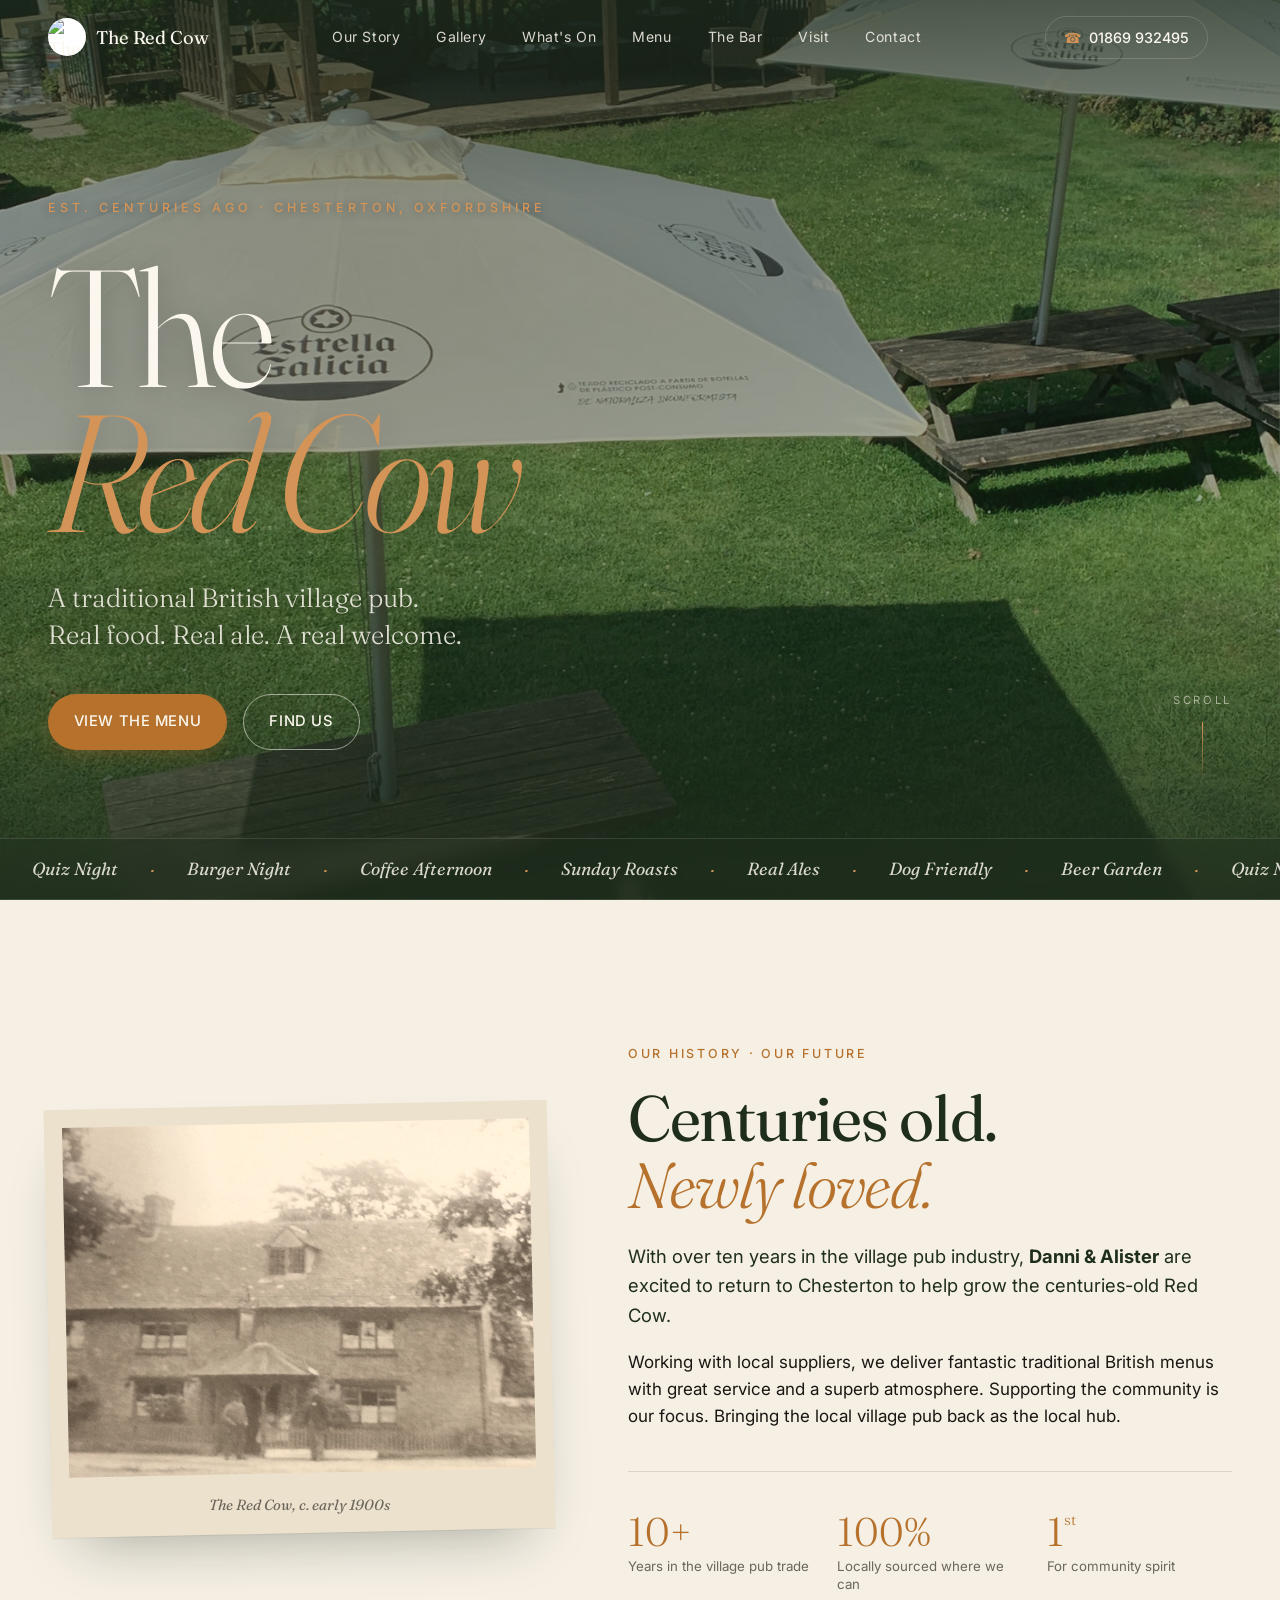
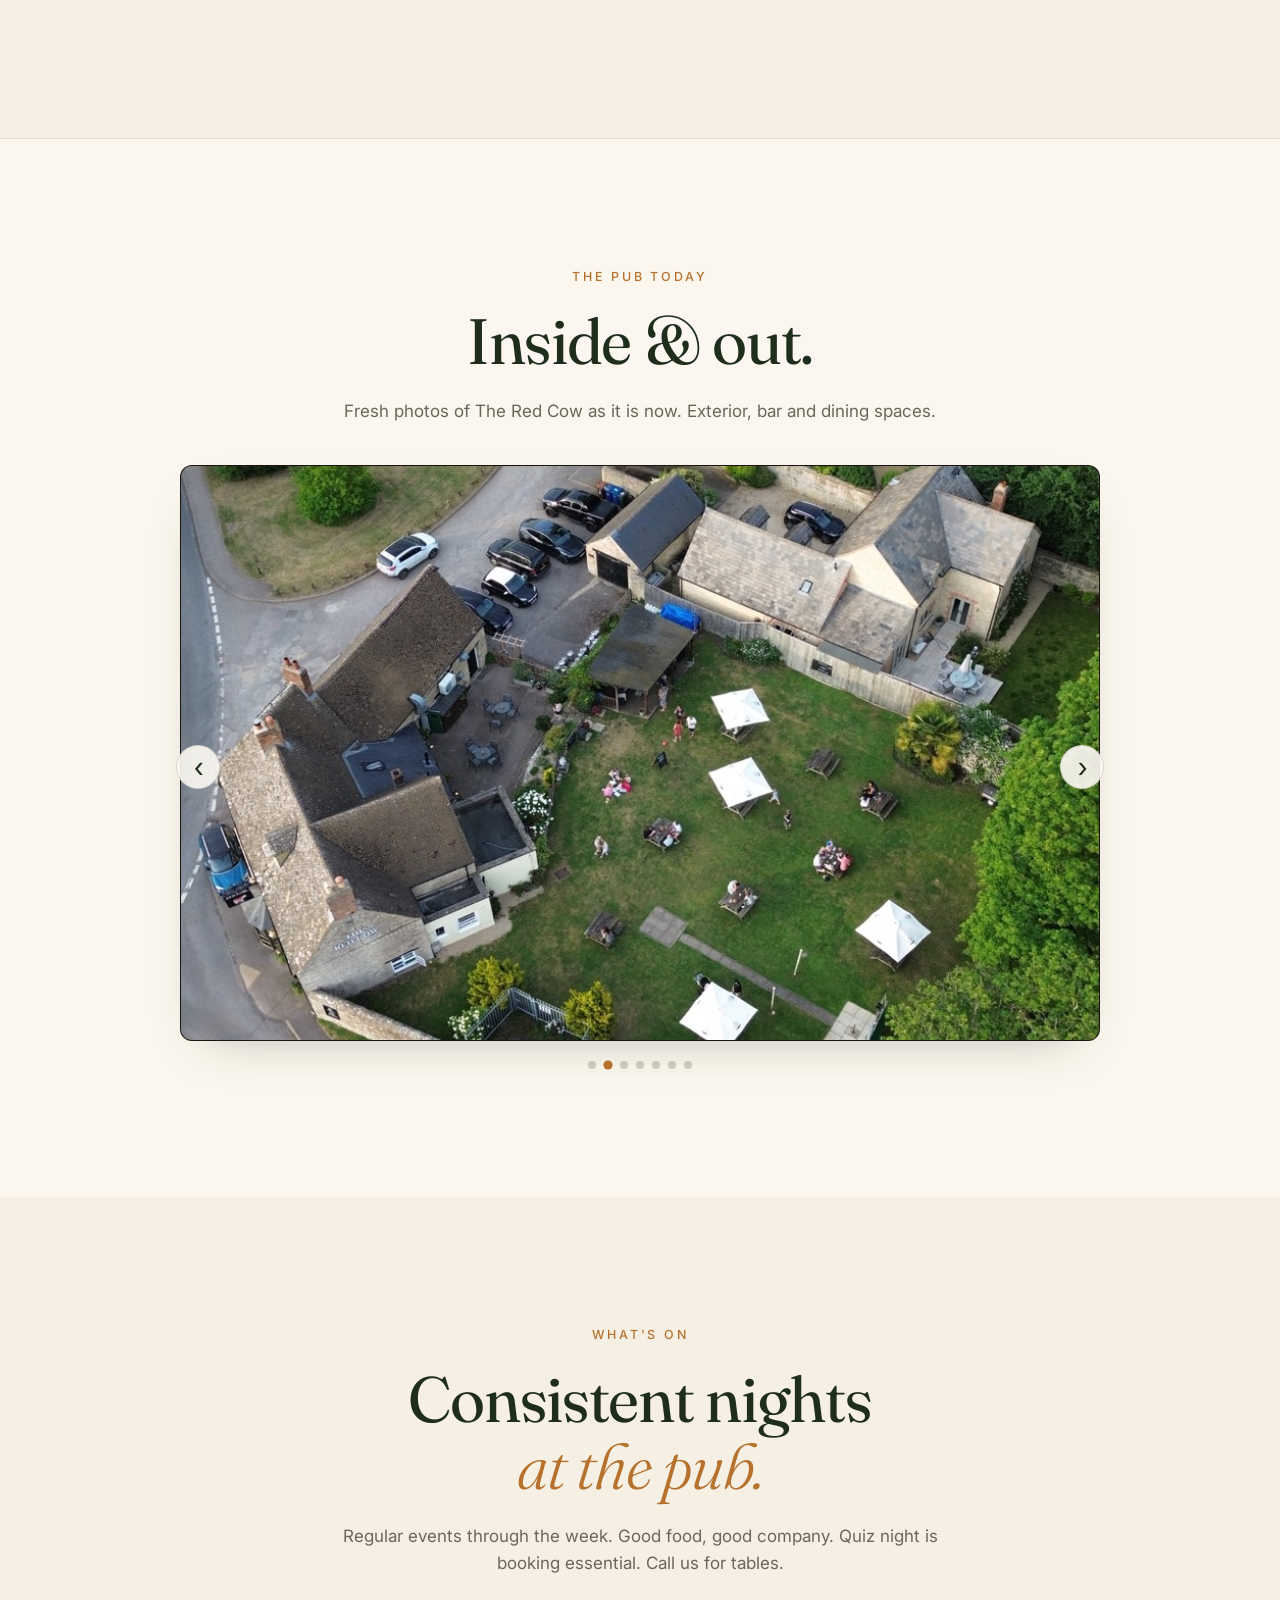
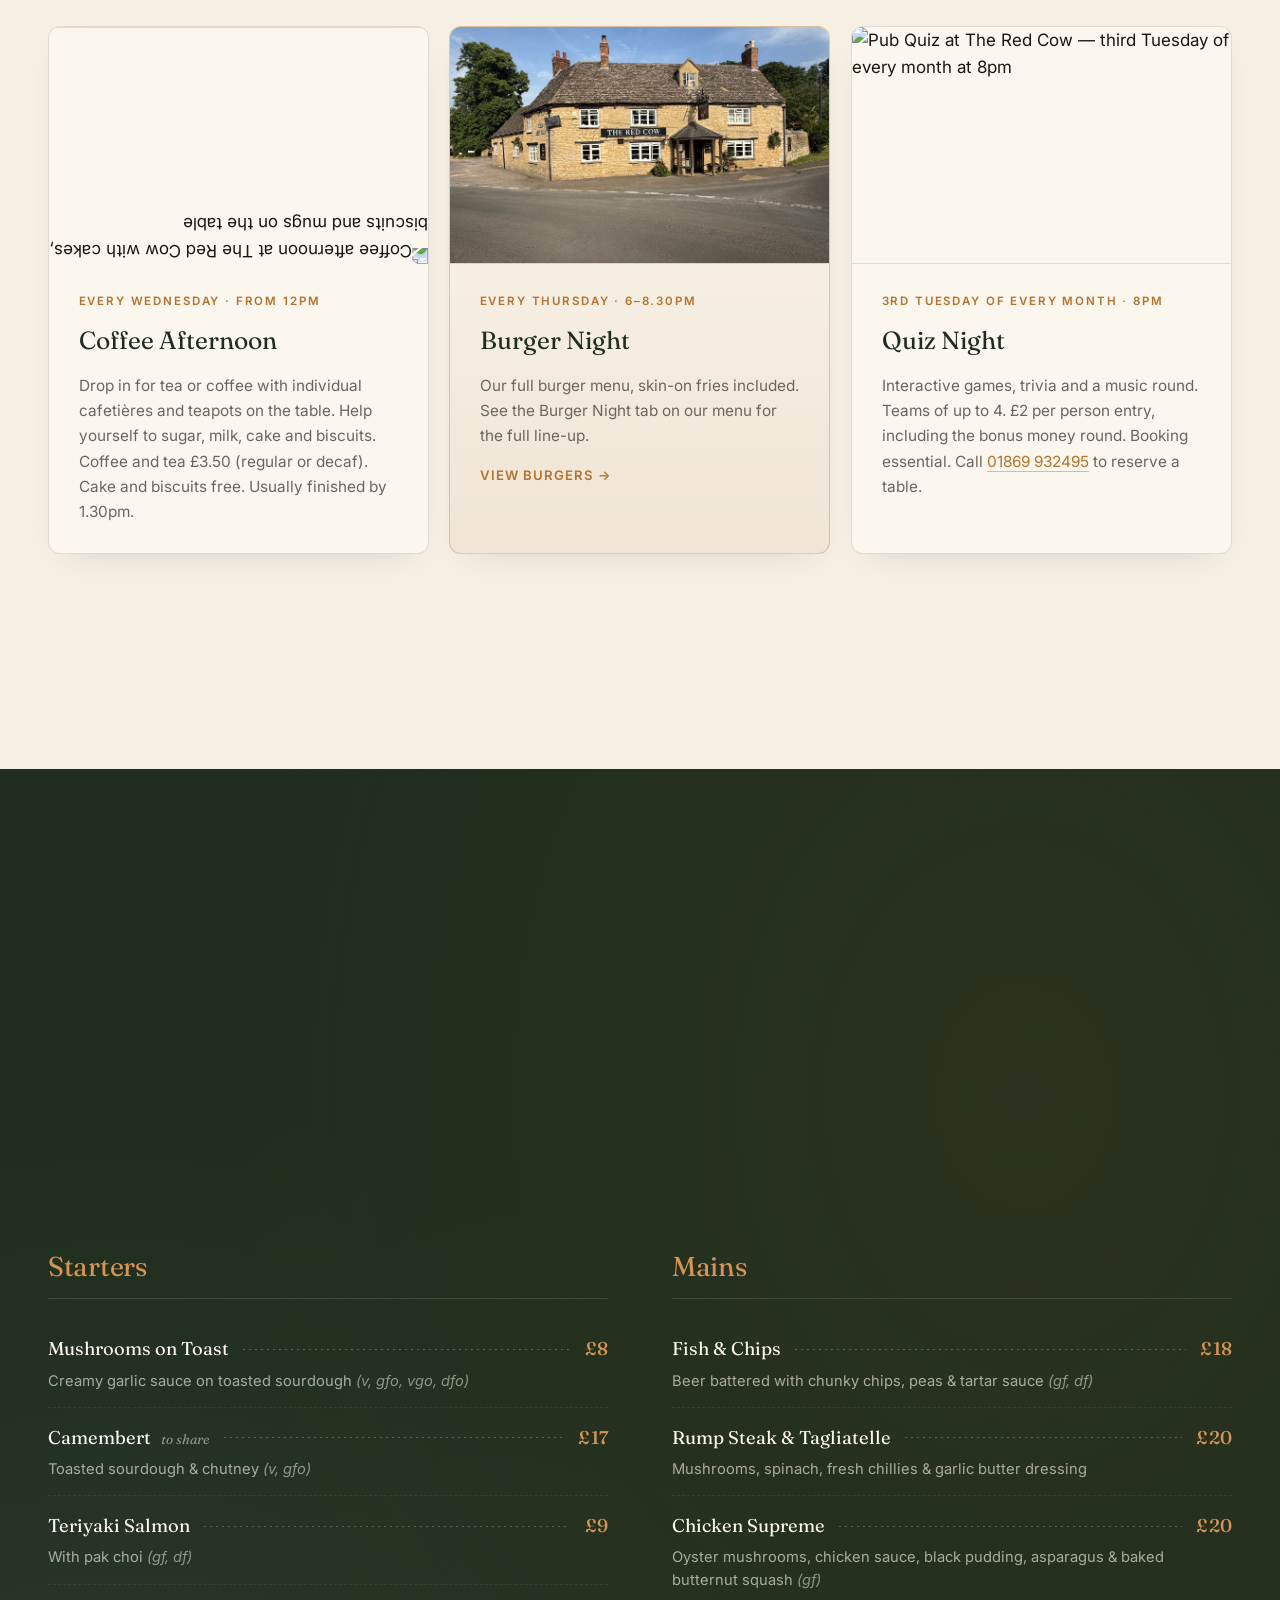
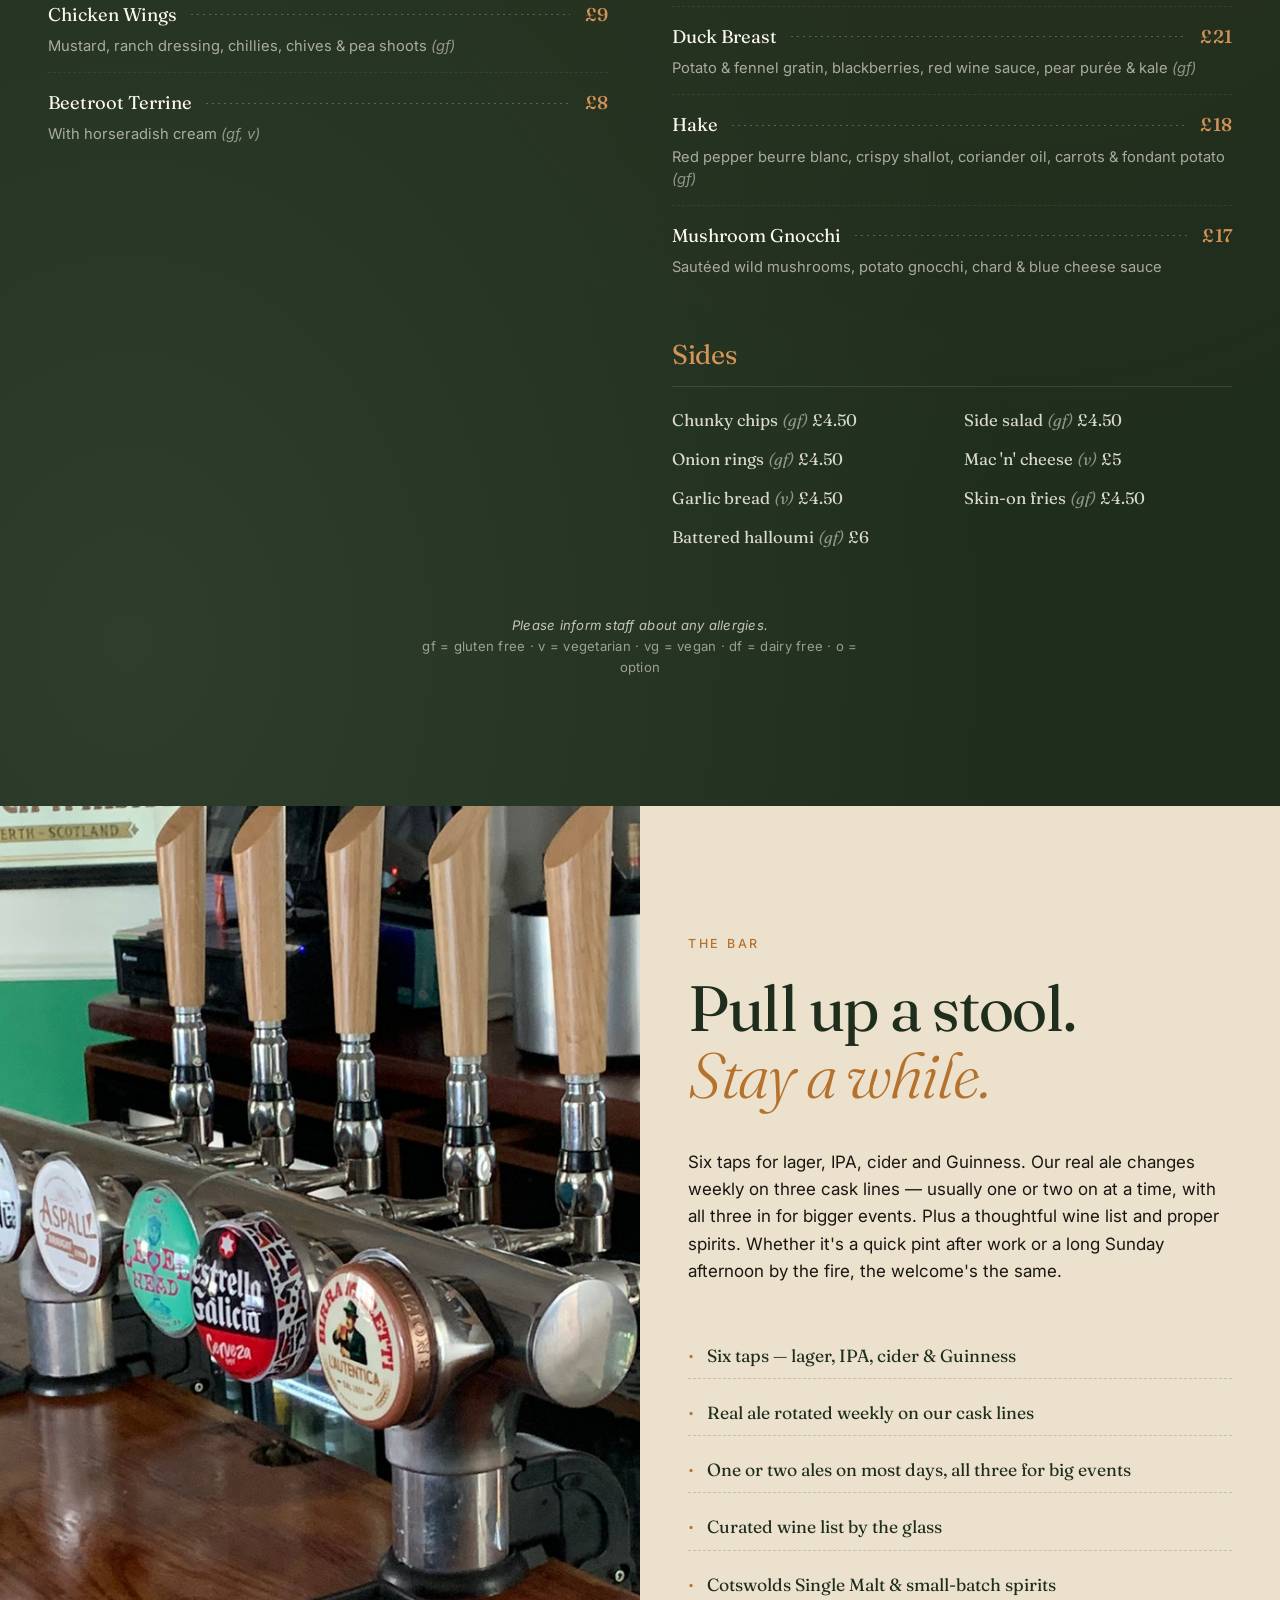
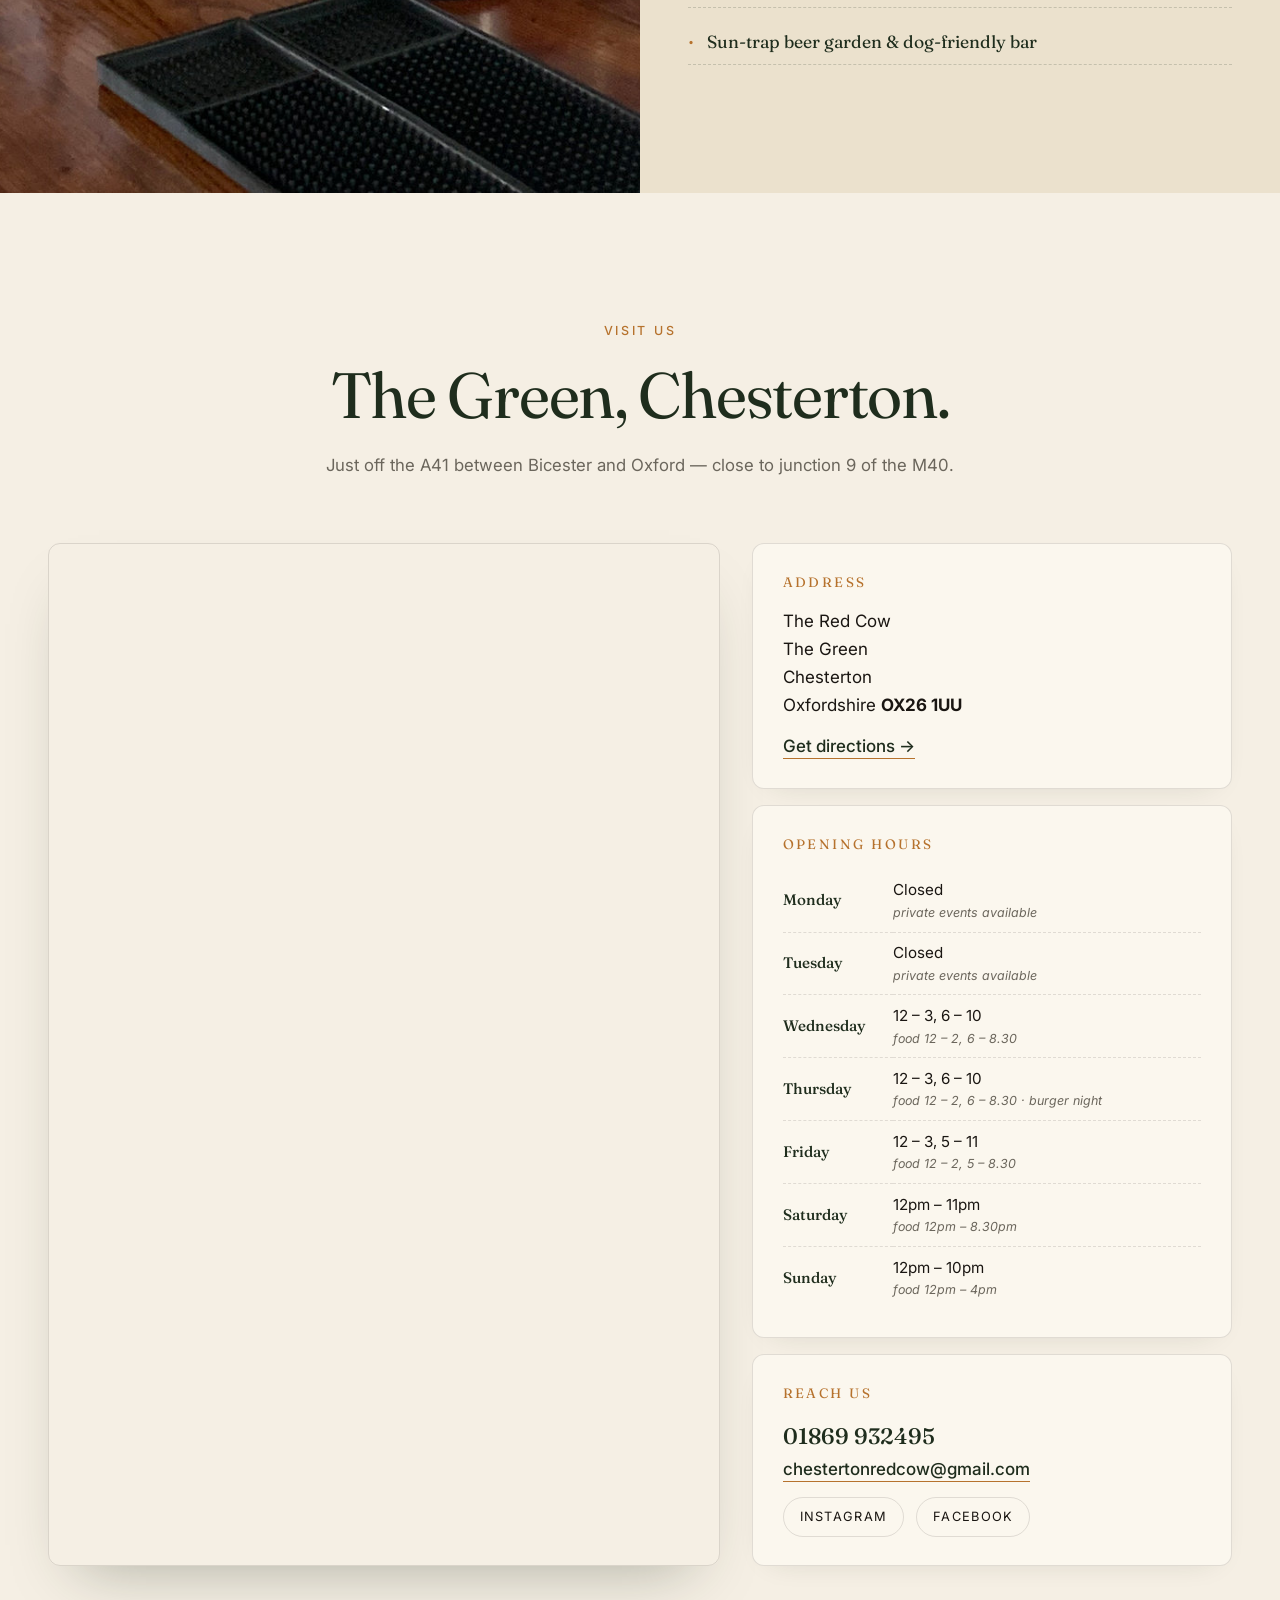
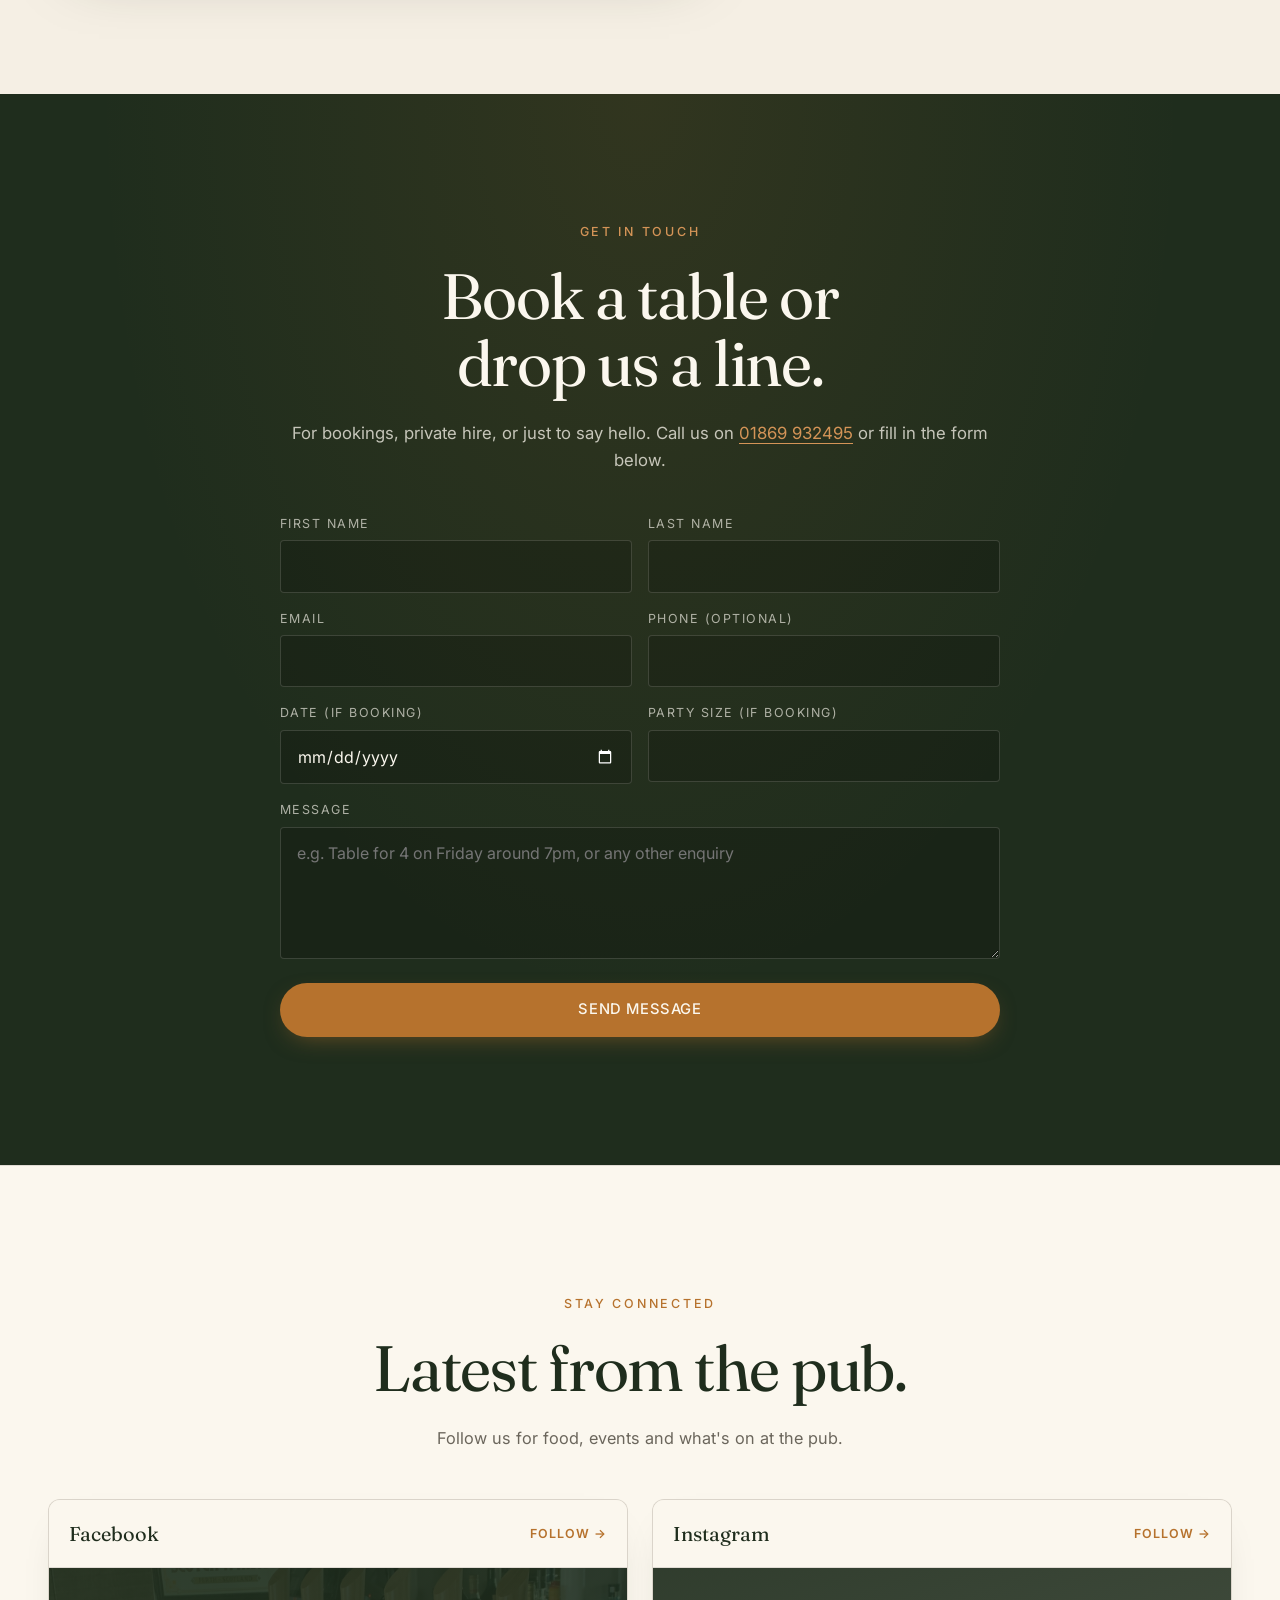
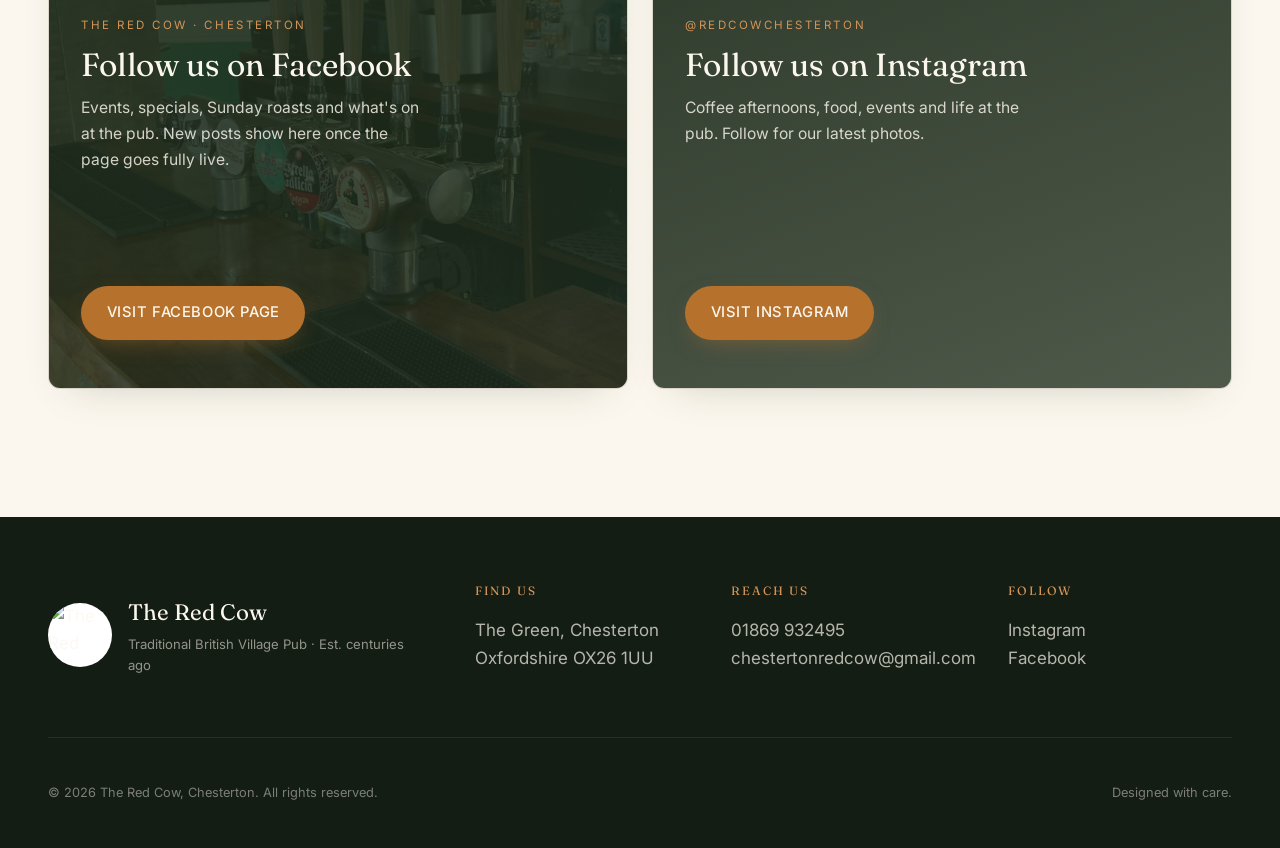
==== commit 5779f2dd: "Restore normal online booking from Friday. Remove Fri–Sun-only restriction; full contact form back a" ====
--- a/index.html
+++ b/index.html
@@ -532,8 +532,8 @@
       <p class="eyebrow eyebrow--light" data-reveal>Get in Touch</p>
       <h2 class="h2 h2--light" data-reveal>Book a table or<br/>drop us a line.</h2>
       <p class="contact__sub" data-reveal>
-        Book Fri–Sun online below. Mon–Thu, private hire, or same-day tables — call
-        <a href="tel:+441869932495">01869 932495</a>.
+        For bookings, private hire, or just to say hello. Call us on
+        <a href="tel:+441869932495">01869 932495</a> or fill in the form below.
       </p>
 
       <form class="contact__form" id="contactForm" data-reveal action="https://formsubmit.co/chestertonredcow@gmail.com" method="POST">
@@ -554,22 +554,22 @@
           <input id="email" name="email" type="email" required />
         </div>
         <div class="field">
-          <label for="phone">Phone</label>
-          <input id="phone" name="Phone" type="tel" required />
+          <label for="phone">Phone (optional)</label>
+          <input id="phone" name="Phone" type="tel" />
         </div>
         <div class="field">
-          <label for="bookingDate">Date</label>
-          <input id="bookingDate" name="Date" type="date" required />
+          <label for="bookingDate">Date (if booking)</label>
+          <input id="bookingDate" name="Date" type="date" />
         </div>
         <div class="field">
-          <label for="partySize">Party size</label>
-          <input id="partySize" name="Party size" type="number" min="1" max="40" required />
+          <label for="partySize">Party size (if booking)</label>
+          <input id="partySize" name="Party size" type="number" min="1" max="40" />
         </div>
         <div class="field field--full">
-          <label for="message">Notes (optional)</label>
-          <textarea id="message" name="Message" rows="4" placeholder="Any special requests, high chair, etc."></textarea>
-        </div>
-        <button type="submit" class="btn btn--primary btn--full">Send Booking Request</button>
+          <label for="message">Message</label>
+          <textarea id="message" name="Message" rows="5" required placeholder="e.g. Table for 4 on Friday around 7pm, or any other enquiry"></textarea>
+        </div>
+        <button type="submit" class="btn btn--primary btn--full">Send Message</button>
         <p class="contact__form-note" id="contactFormNote" hidden></p>
       </form>
     </div>
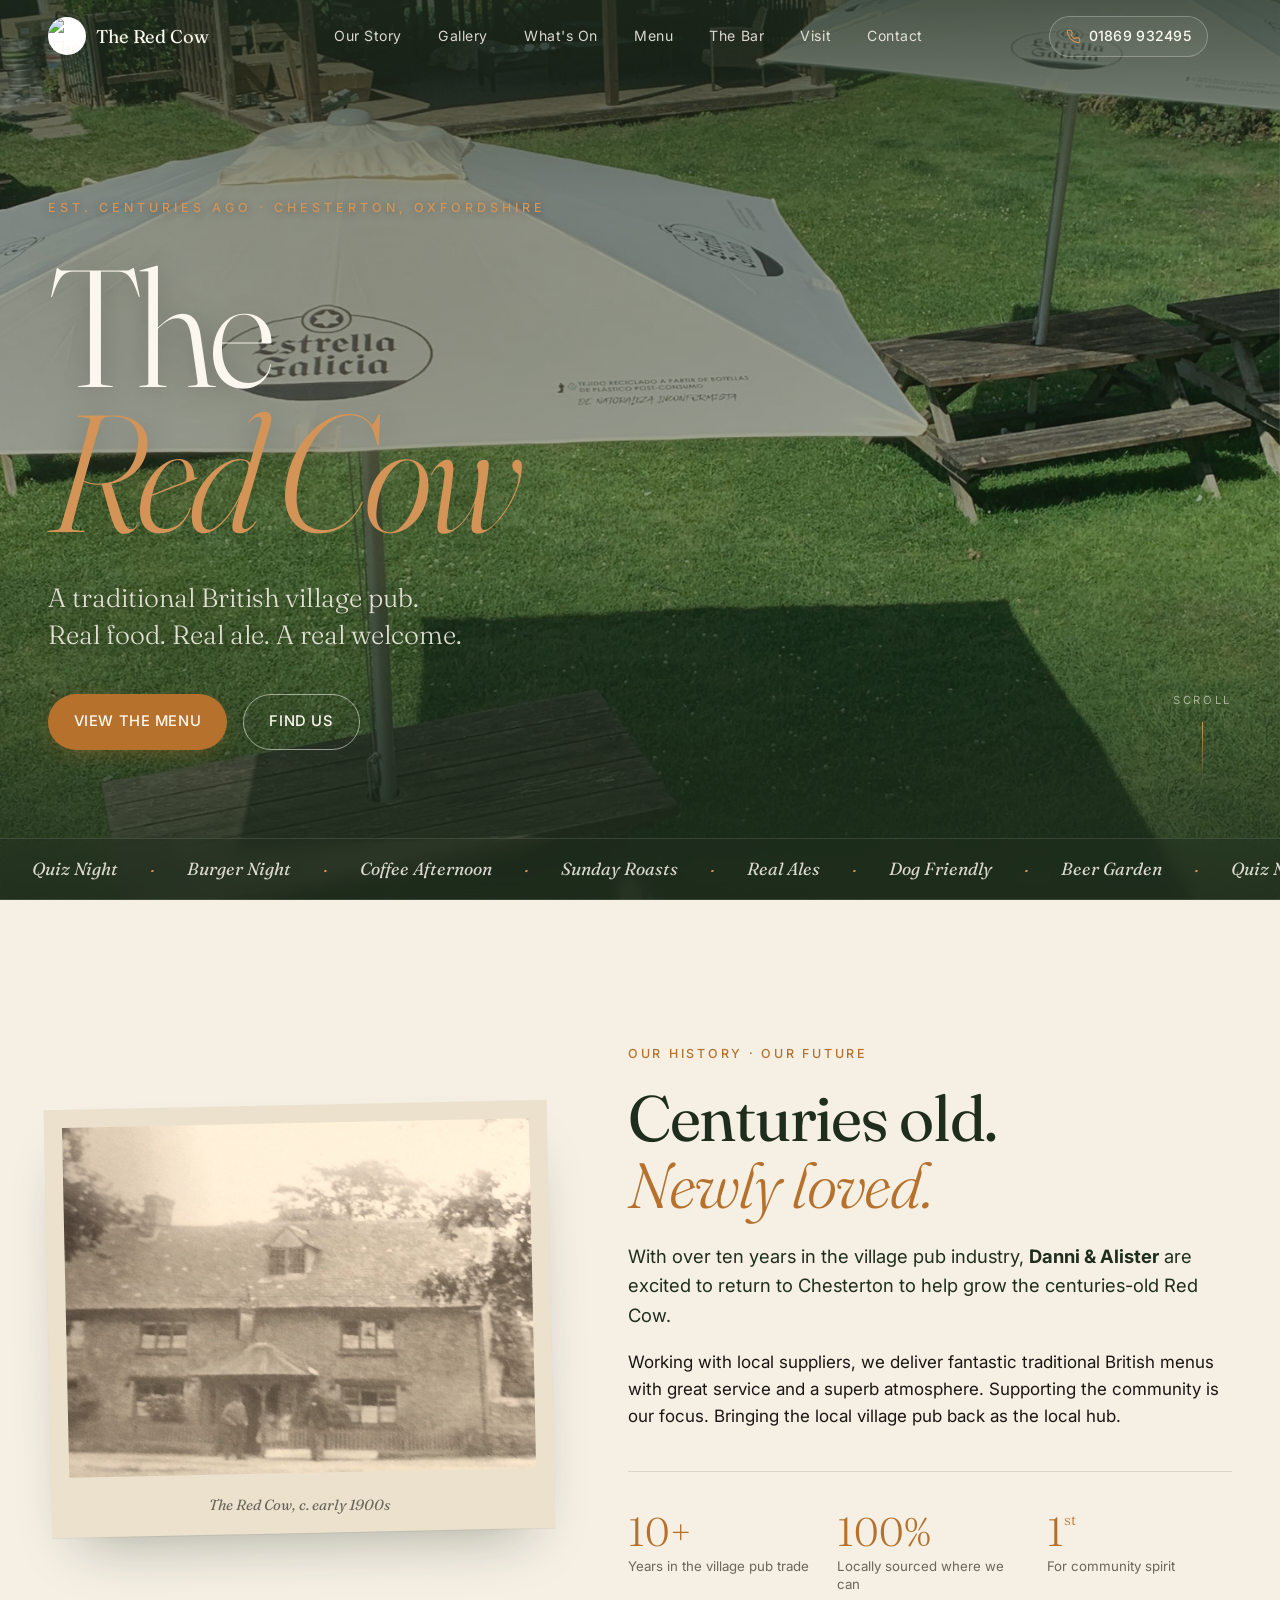
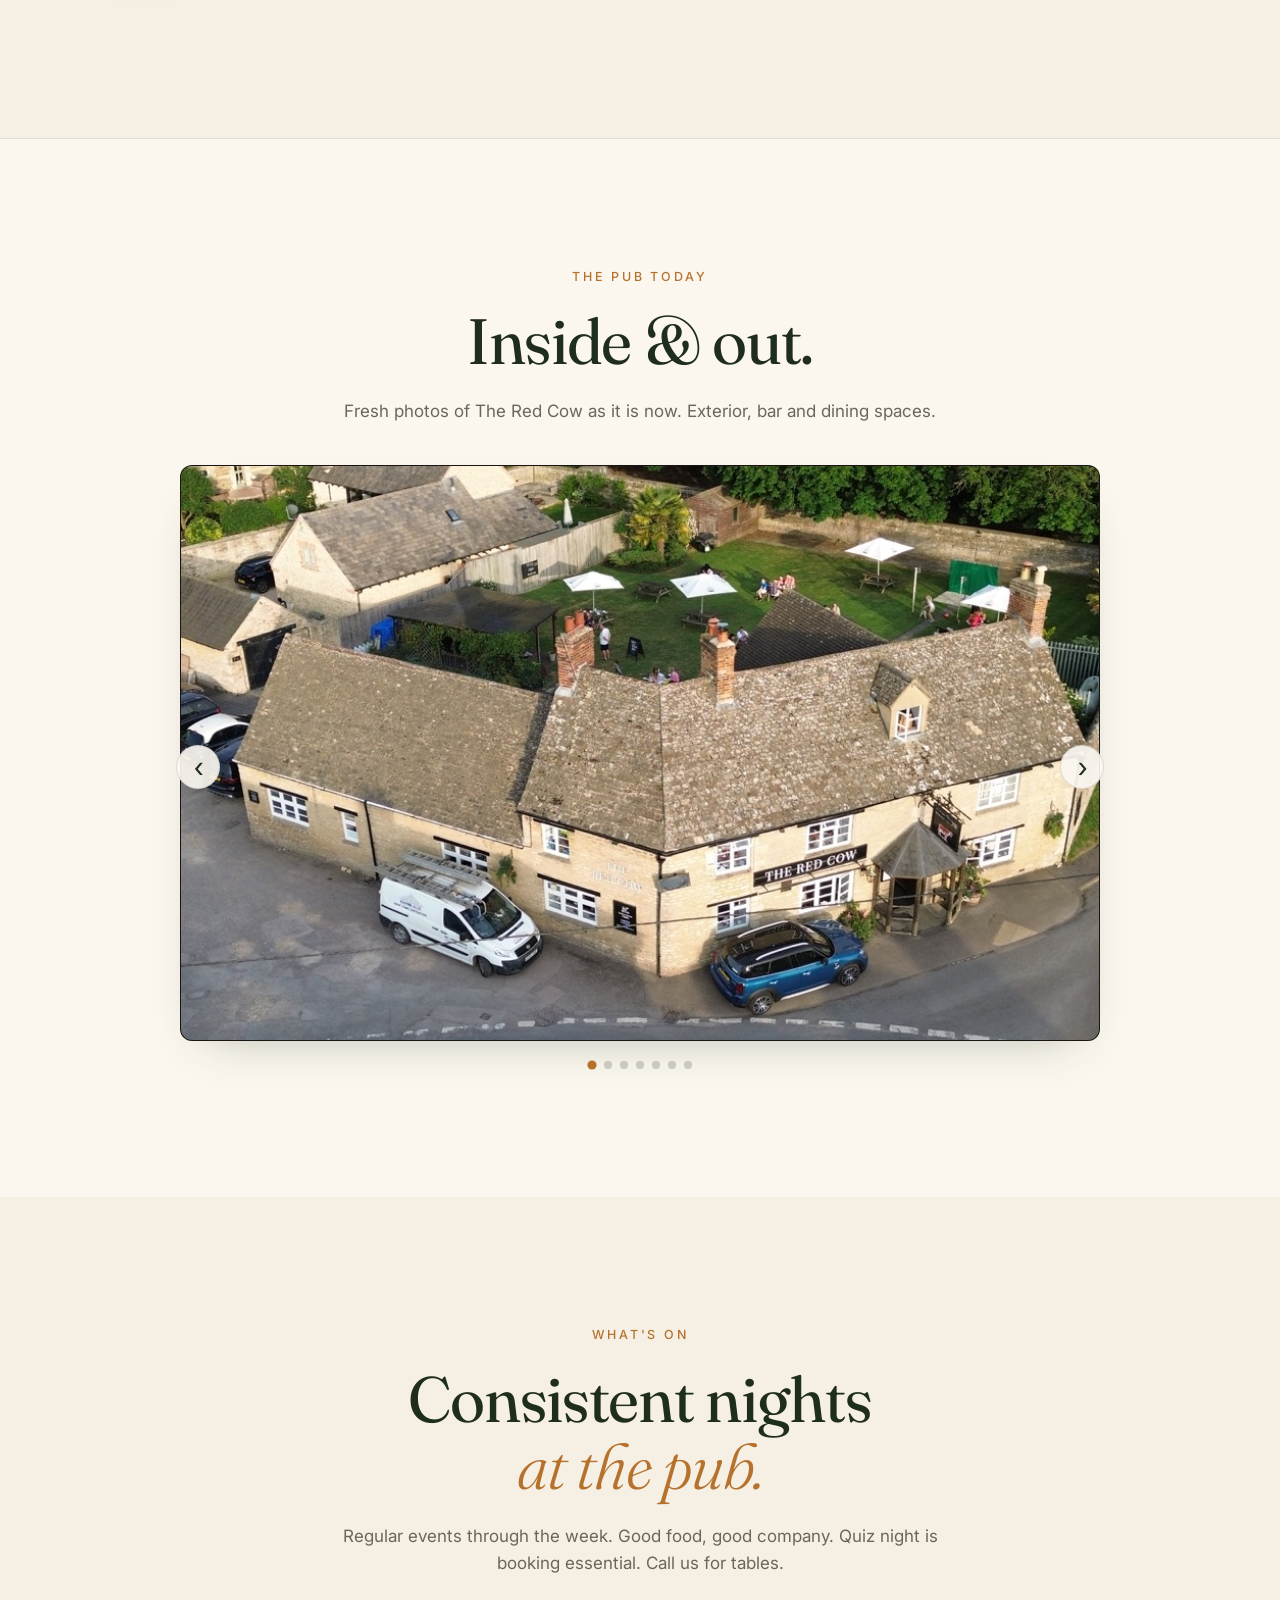
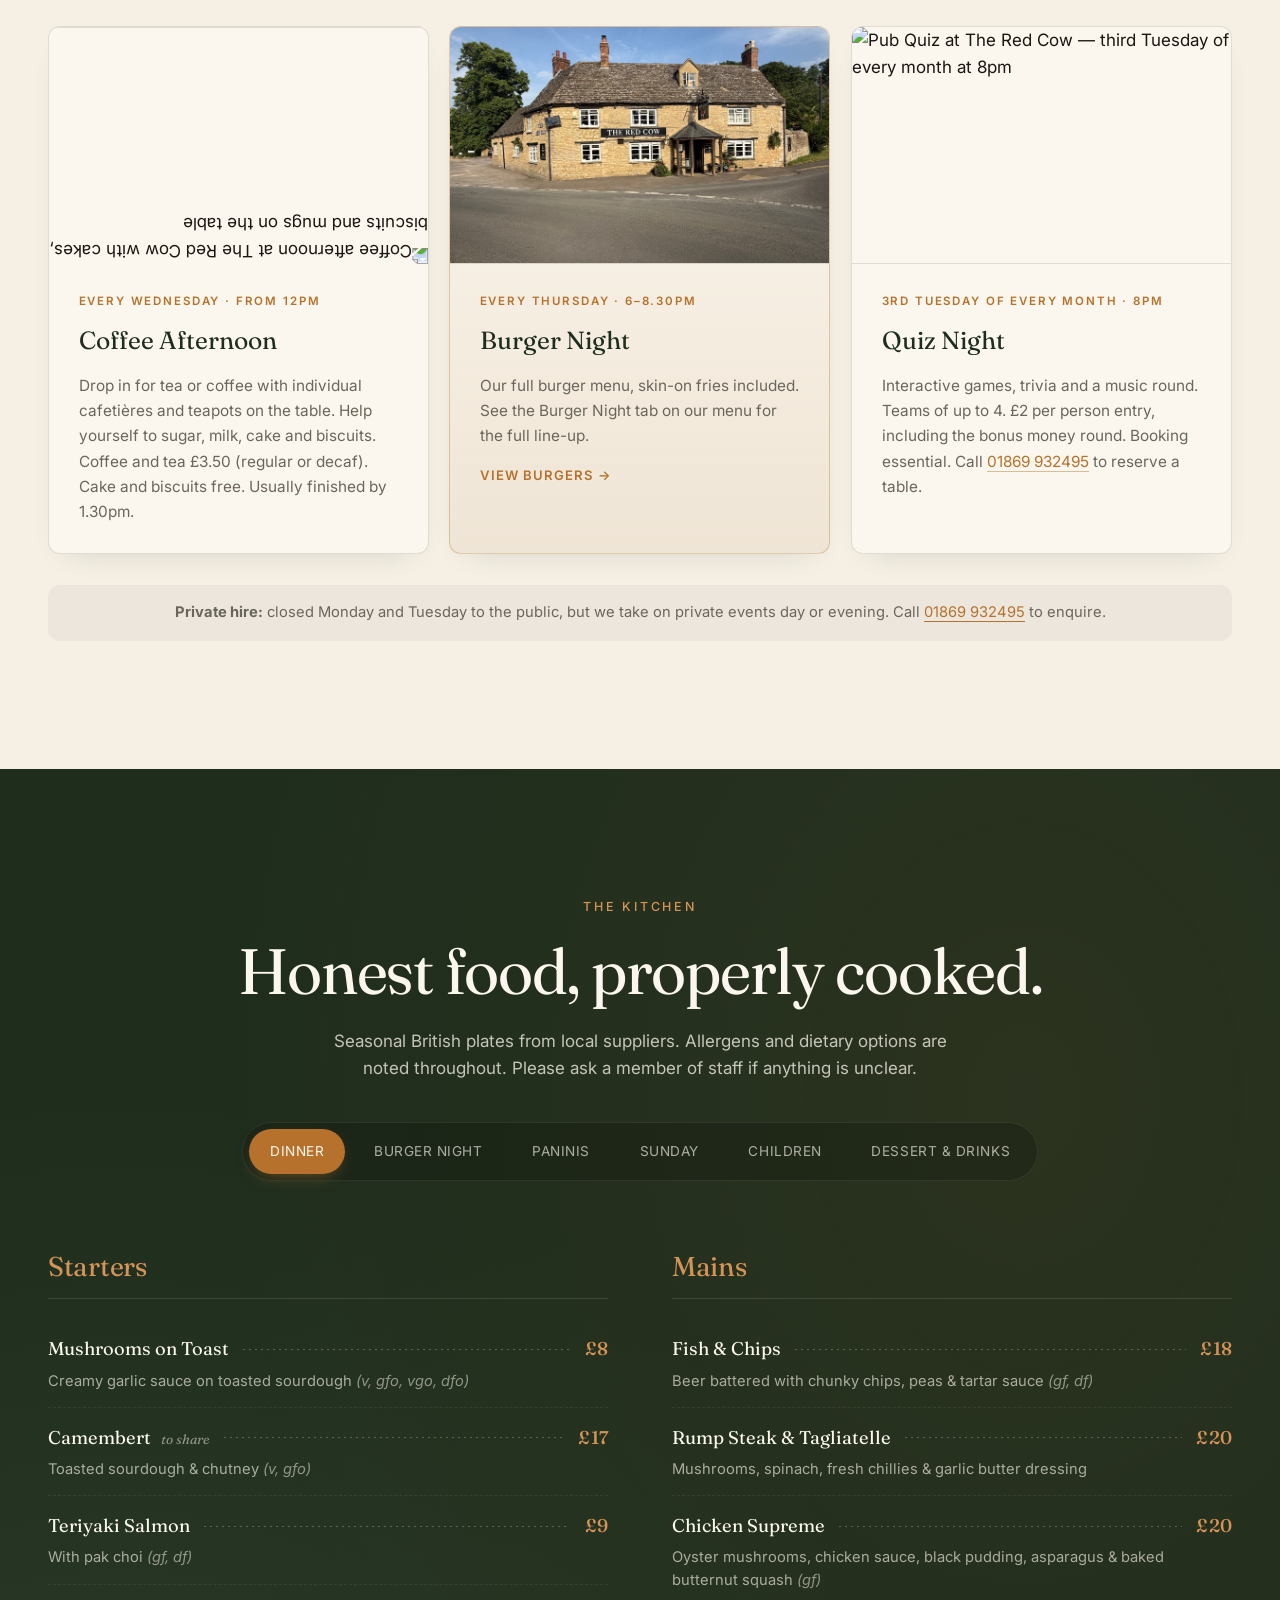
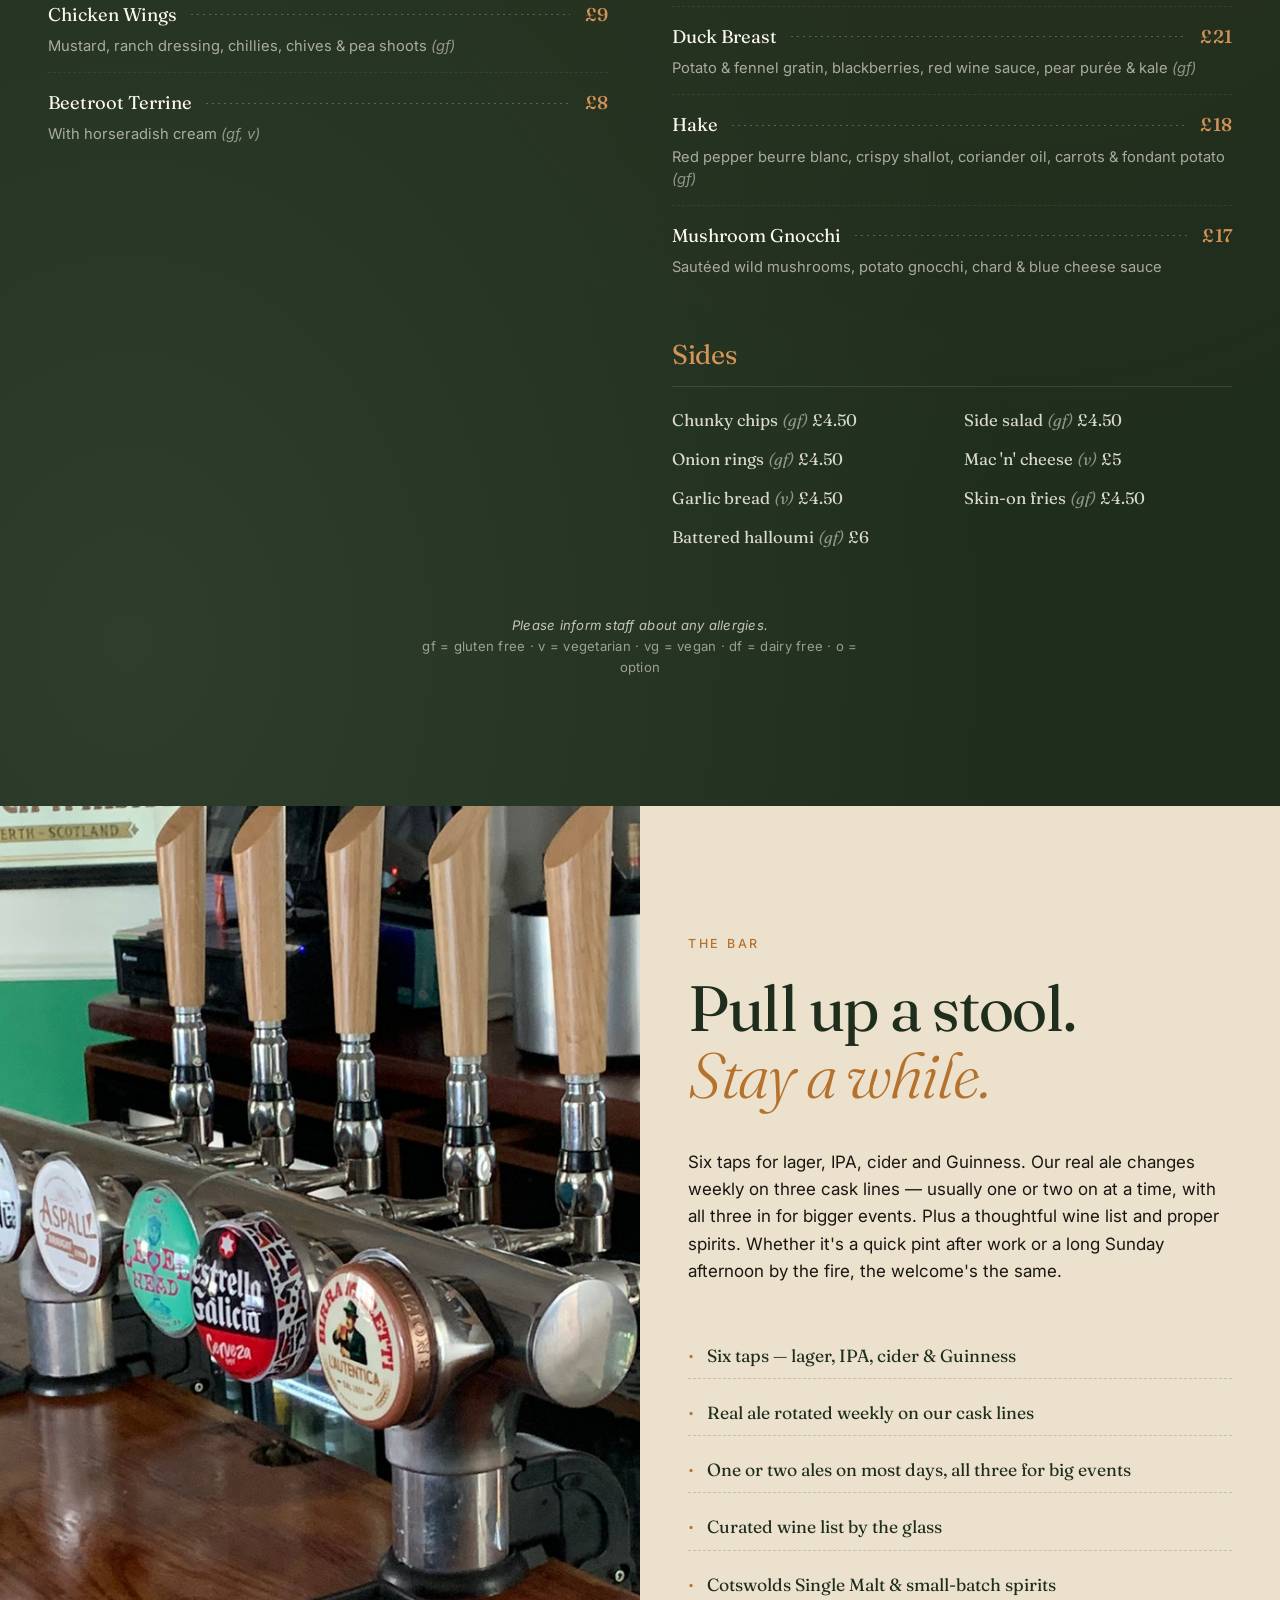
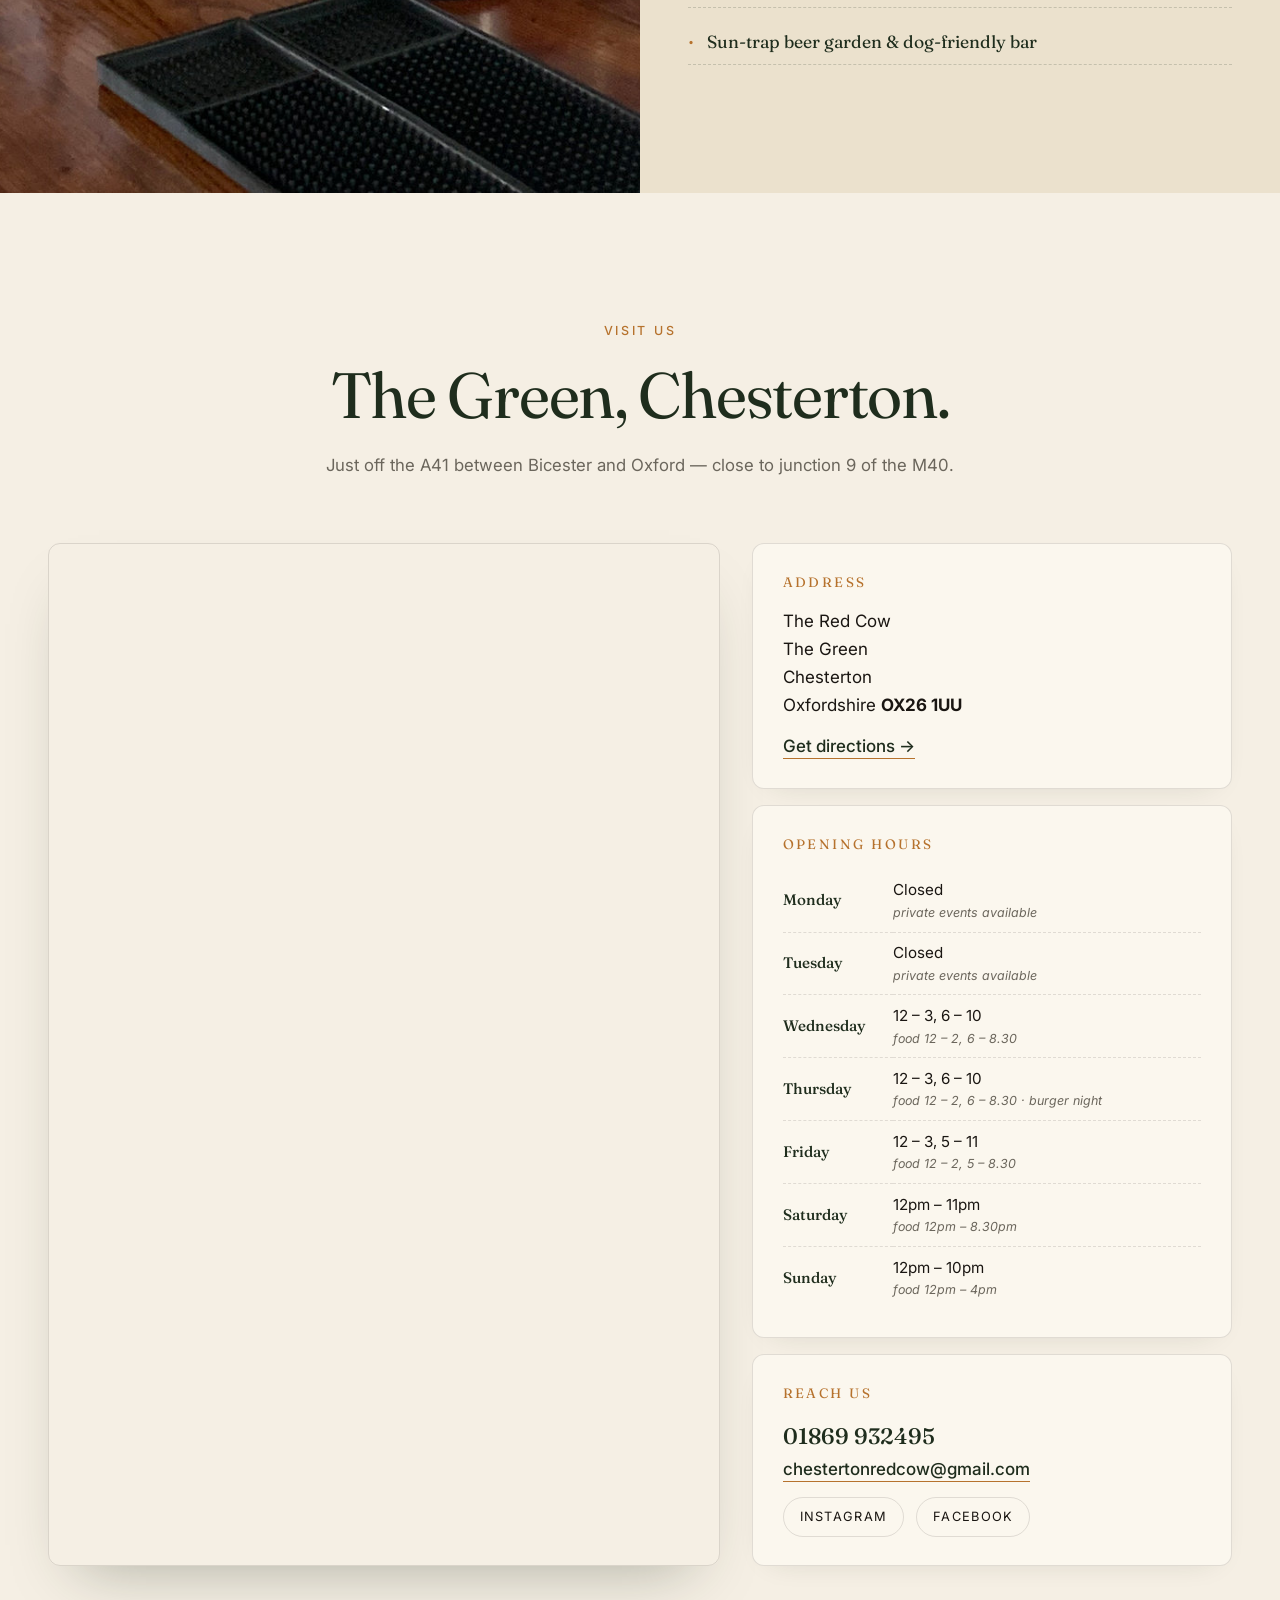
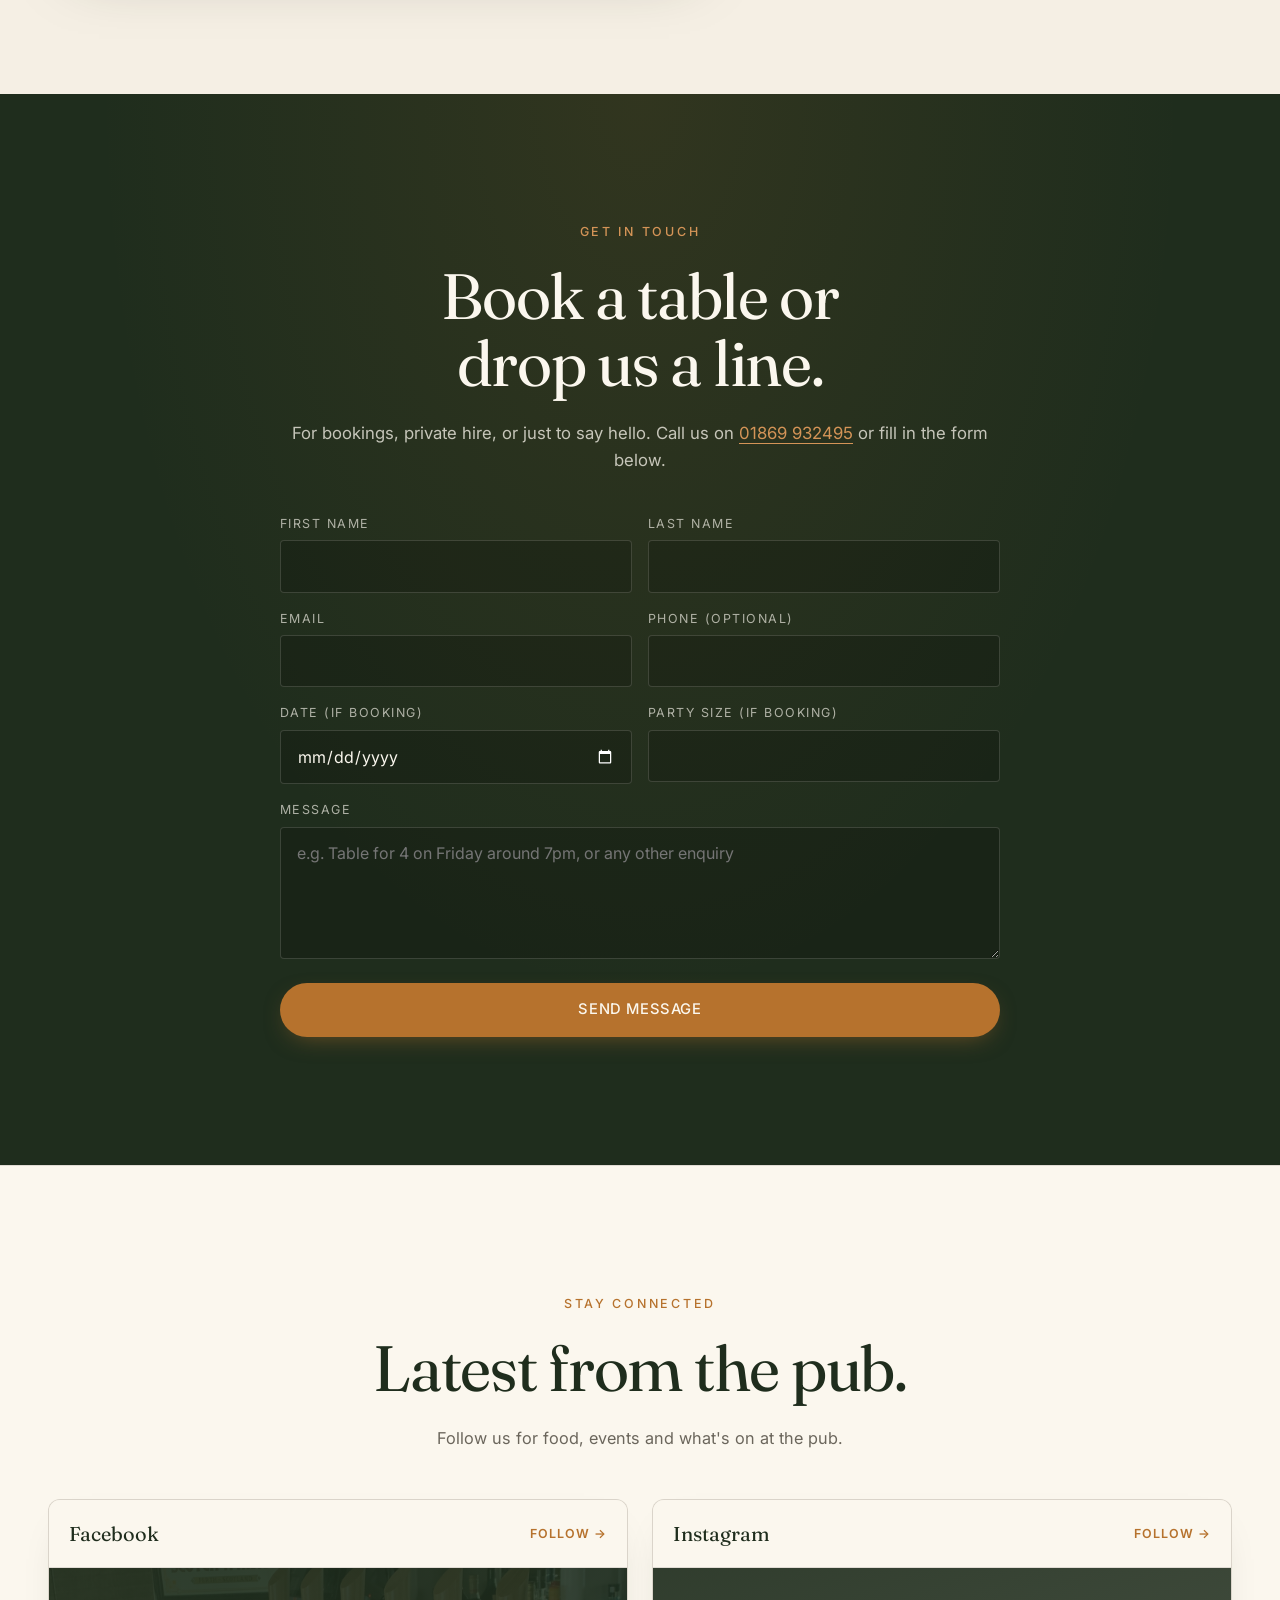
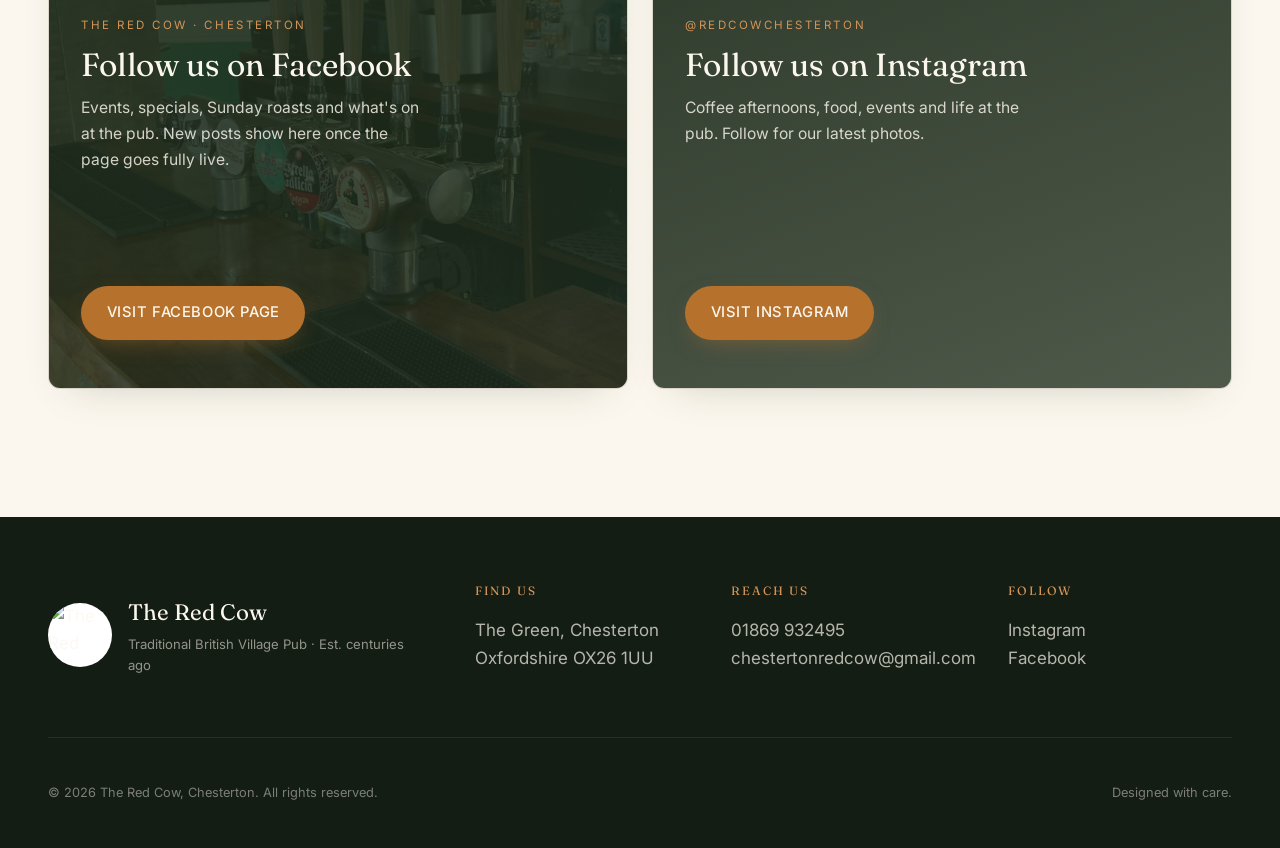
==== commit a738fdae: "Clean up mobile nav call button. Replace emoji phone with SVG icon and show Call label instead of a " ====
--- a/index.html
+++ b/index.html
@@ -60,9 +60,12 @@
       <a href="#visit">Visit</a>
       <a href="#contact">Contact</a>
     </nav>
-    <a href="tel:+441869932495" class="nav__cta">
-      <span class="nav__cta-icon" aria-hidden="true">☎</span>
+    <a href="tel:+441869932495" class="nav__cta" aria-label="Call The Red Cow on 01869 932495">
+      <svg class="nav__cta-icon" width="15" height="15" viewBox="0 0 24 24" fill="none" aria-hidden="true">
+        <path d="M22 16.9v3a2 2 0 0 1-2.2 2 19.8 19.8 0 0 1-8.6-3.1 19.5 19.5 0 0 1-6-6 19.8 19.8 0 0 1-3.1-8.7A2 2 0 0 1 4.1 2h3a2 2 0 0 1 2 1.7c.1.9.4 1.8.7 2.6a2 2 0 0 1-.5 2.1L8.1 9.6a16 16 0 0 0 6 6l1.2-1.2a2 2 0 0 1 2.1-.4c.9.3 1.7.6 2.6.7A2 2 0 0 1 22 16.9z" stroke="currentColor" stroke-width="1.8" stroke-linecap="round" stroke-linejoin="round"/>
+      </svg>
       <span class="nav__cta-text">01869 932495</span>
+      <span class="nav__cta-short">Call</span>
     </a>
     <button class="nav__burger" id="navBurger" aria-label="Open menu" aria-expanded="false">
       <span></span><span></span><span></span>
--- a/styles.css
+++ b/styles.css
@@ -182,17 +182,29 @@
 .nav__links a:hover::after { transform: scaleX(1); }
 
 .nav__cta {
-  display: inline-flex; align-items: center; gap: 0.55rem;
-  color: var(--c-bone);
-  font-size: 0.9rem;
+  display: inline-flex;
+  align-items: center;
+  gap: 0.5rem;
+  color: var(--c-bone);
+  font-size: 0.88rem;
   font-weight: 500;
-  padding: 0.55rem 1.1rem;
-  border: 1px solid var(--c-line-light);
+  letter-spacing: 0.02em;
+  padding: 0.5rem 1rem;
+  border: 1px solid rgba(251, 247, 238, 0.28);
   border-radius: 999px;
-  transition: border-color .25s var(--ease), background .25s var(--ease);
-}
-.nav__cta:hover { border-color: var(--c-cognac-2); background: rgba(182,114,45,.18); }
-.nav__cta-icon { color: var(--c-cognac-2); }
+  background: rgba(251, 247, 238, 0.06);
+  transition: border-color .25s var(--ease), background .25s var(--ease), color .25s var(--ease);
+}
+.nav__cta:hover {
+  border-color: var(--c-cognac-2);
+  background: rgba(182, 114, 45, 0.18);
+  color: var(--c-bone);
+}
+.nav__cta-icon {
+  flex-shrink: 0;
+  color: var(--c-cognac-2);
+}
+.nav__cta-short { display: none; }
 
 .nav__burger {
   display: none;
@@ -228,7 +240,13 @@
   .nav__links.is-open { transform: translateY(0); }
   .nav__links a { font-size: 1.1rem; padding: 0.6rem 0; }
   .nav__cta-text { display: none; }
-  .nav__cta { padding: 0.55rem 0.9rem; }
+  .nav__cta-short { display: inline; }
+  .nav__cta {
+    padding: 0.45rem 0.85rem;
+    font-size: 0.8rem;
+    letter-spacing: 0.06em;
+    text-transform: uppercase;
+  }
   .nav__burger { display: inline-flex; }
 }
 
@@ -1111,6 +1129,7 @@
   padding: var(--section-y) var(--gutter);
   position: relative;
   overflow: hidden;
+  scroll-margin-top: 5rem;
 }
 .contact::before {
   content: '';
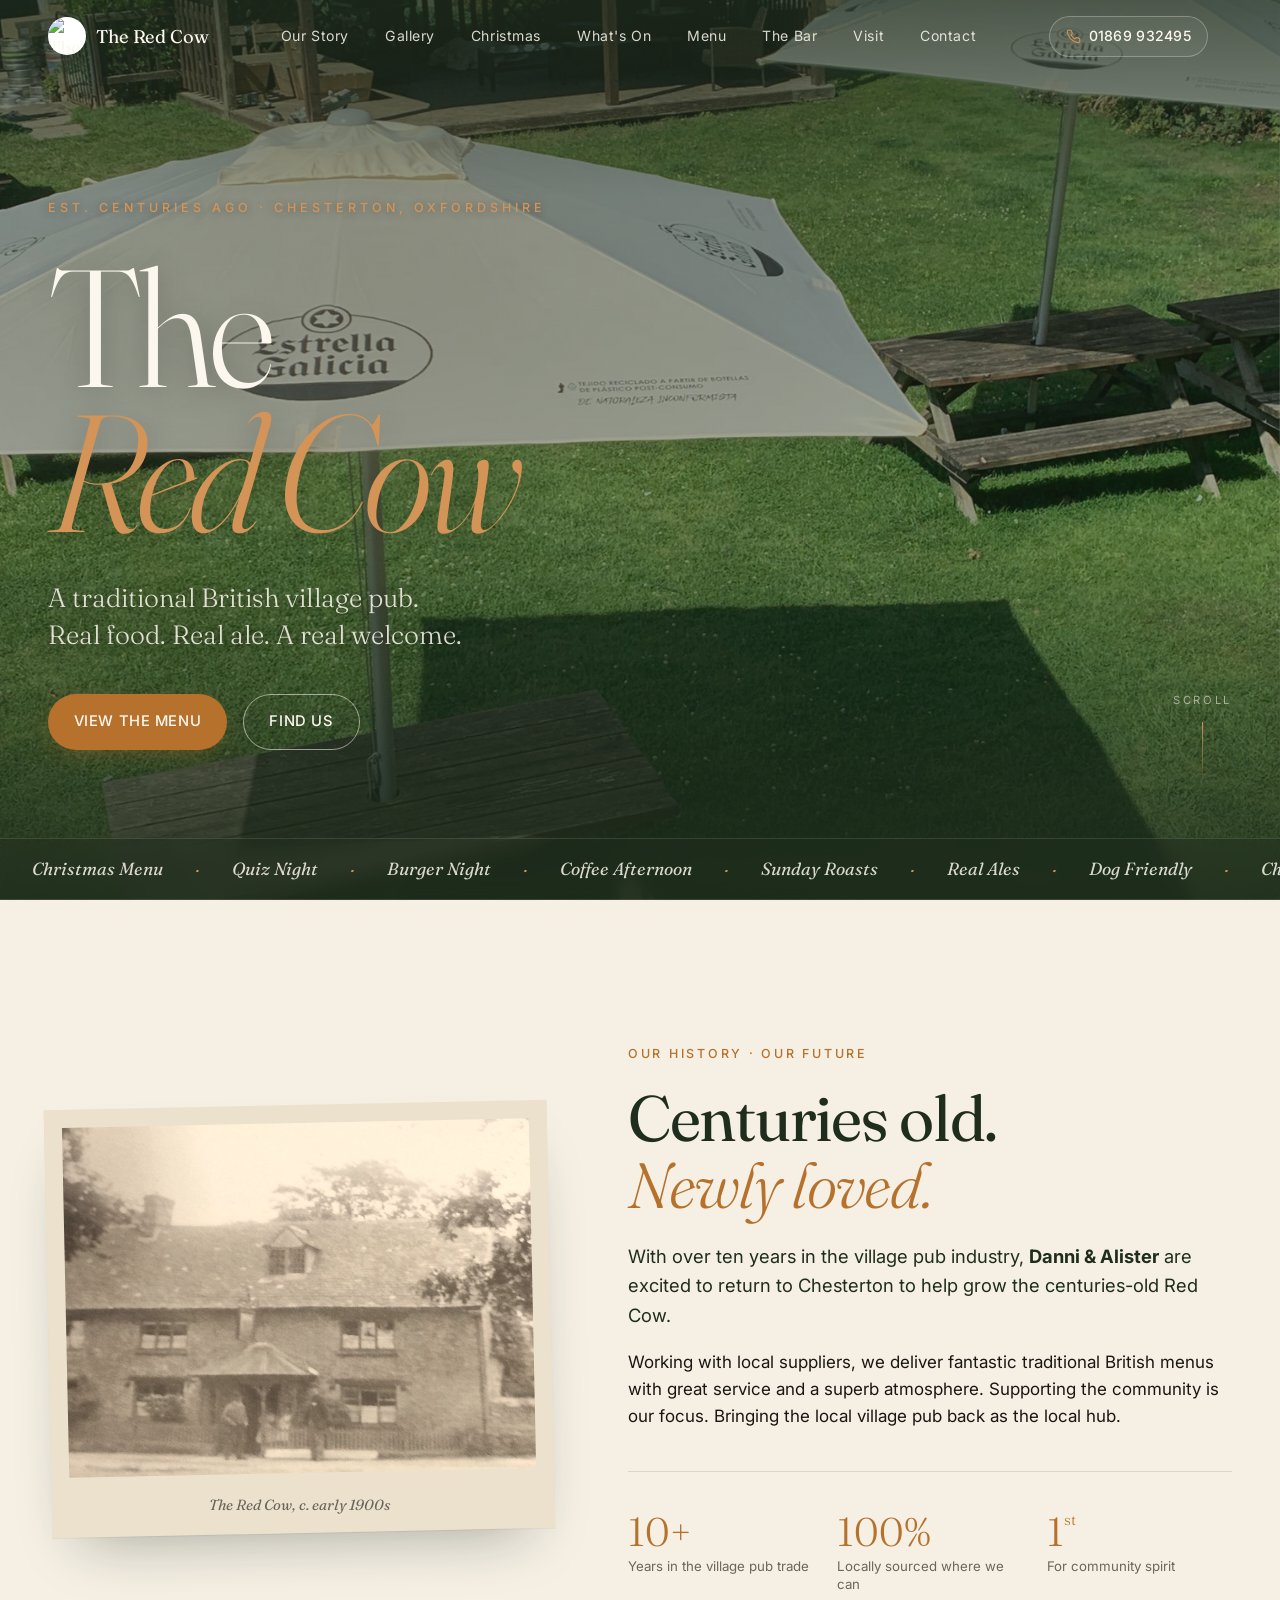
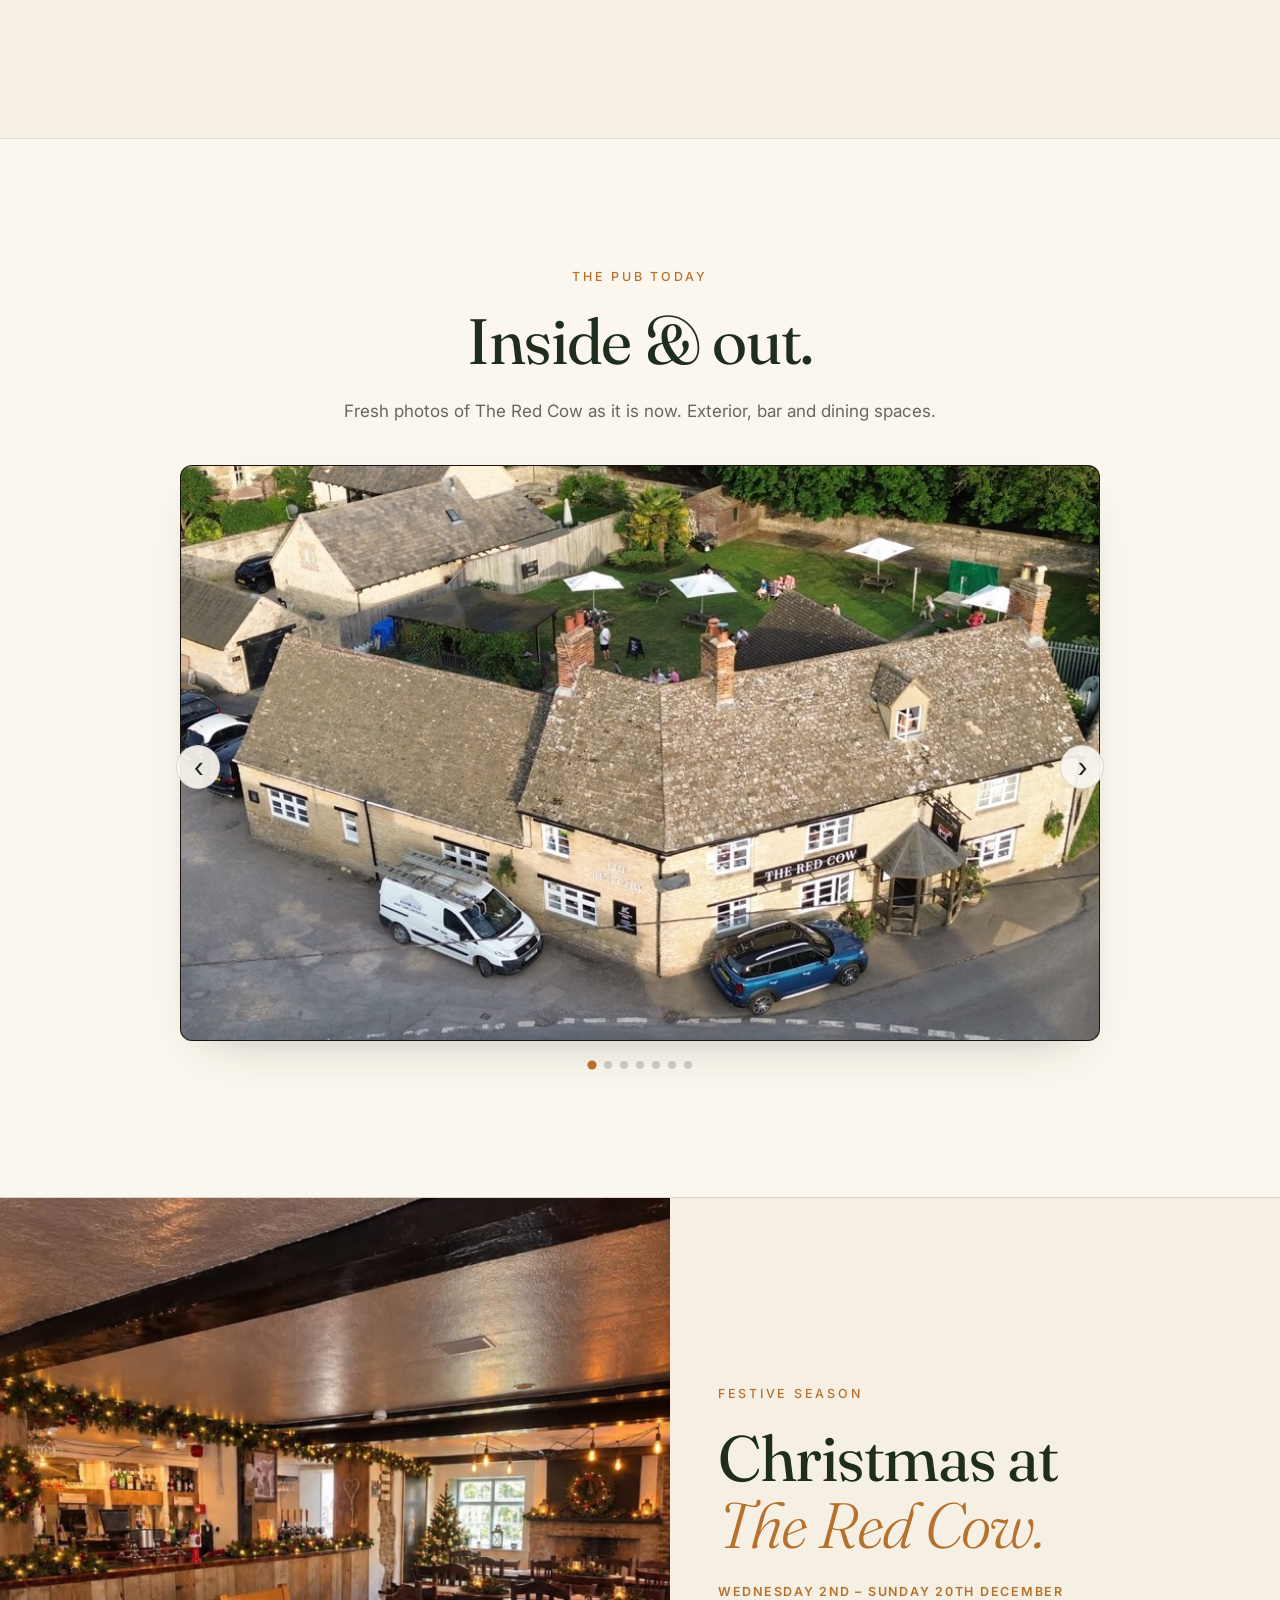
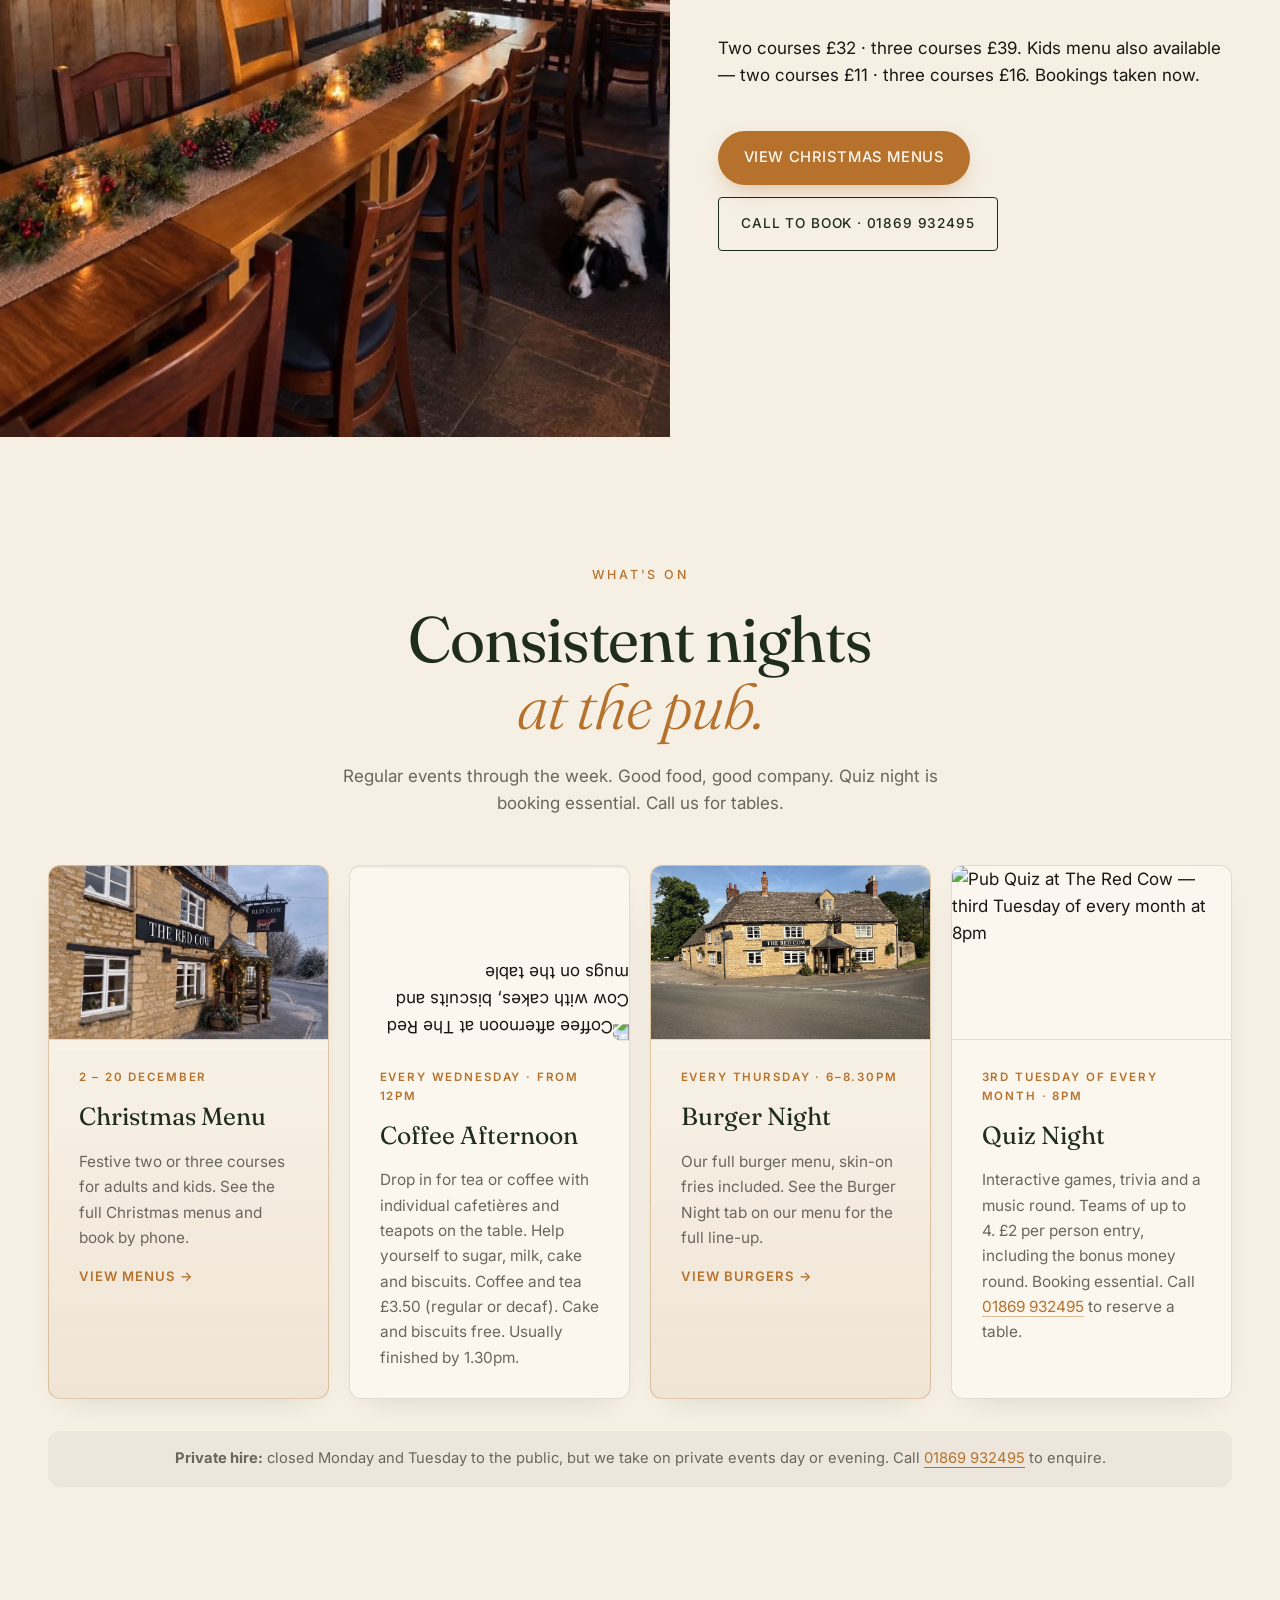
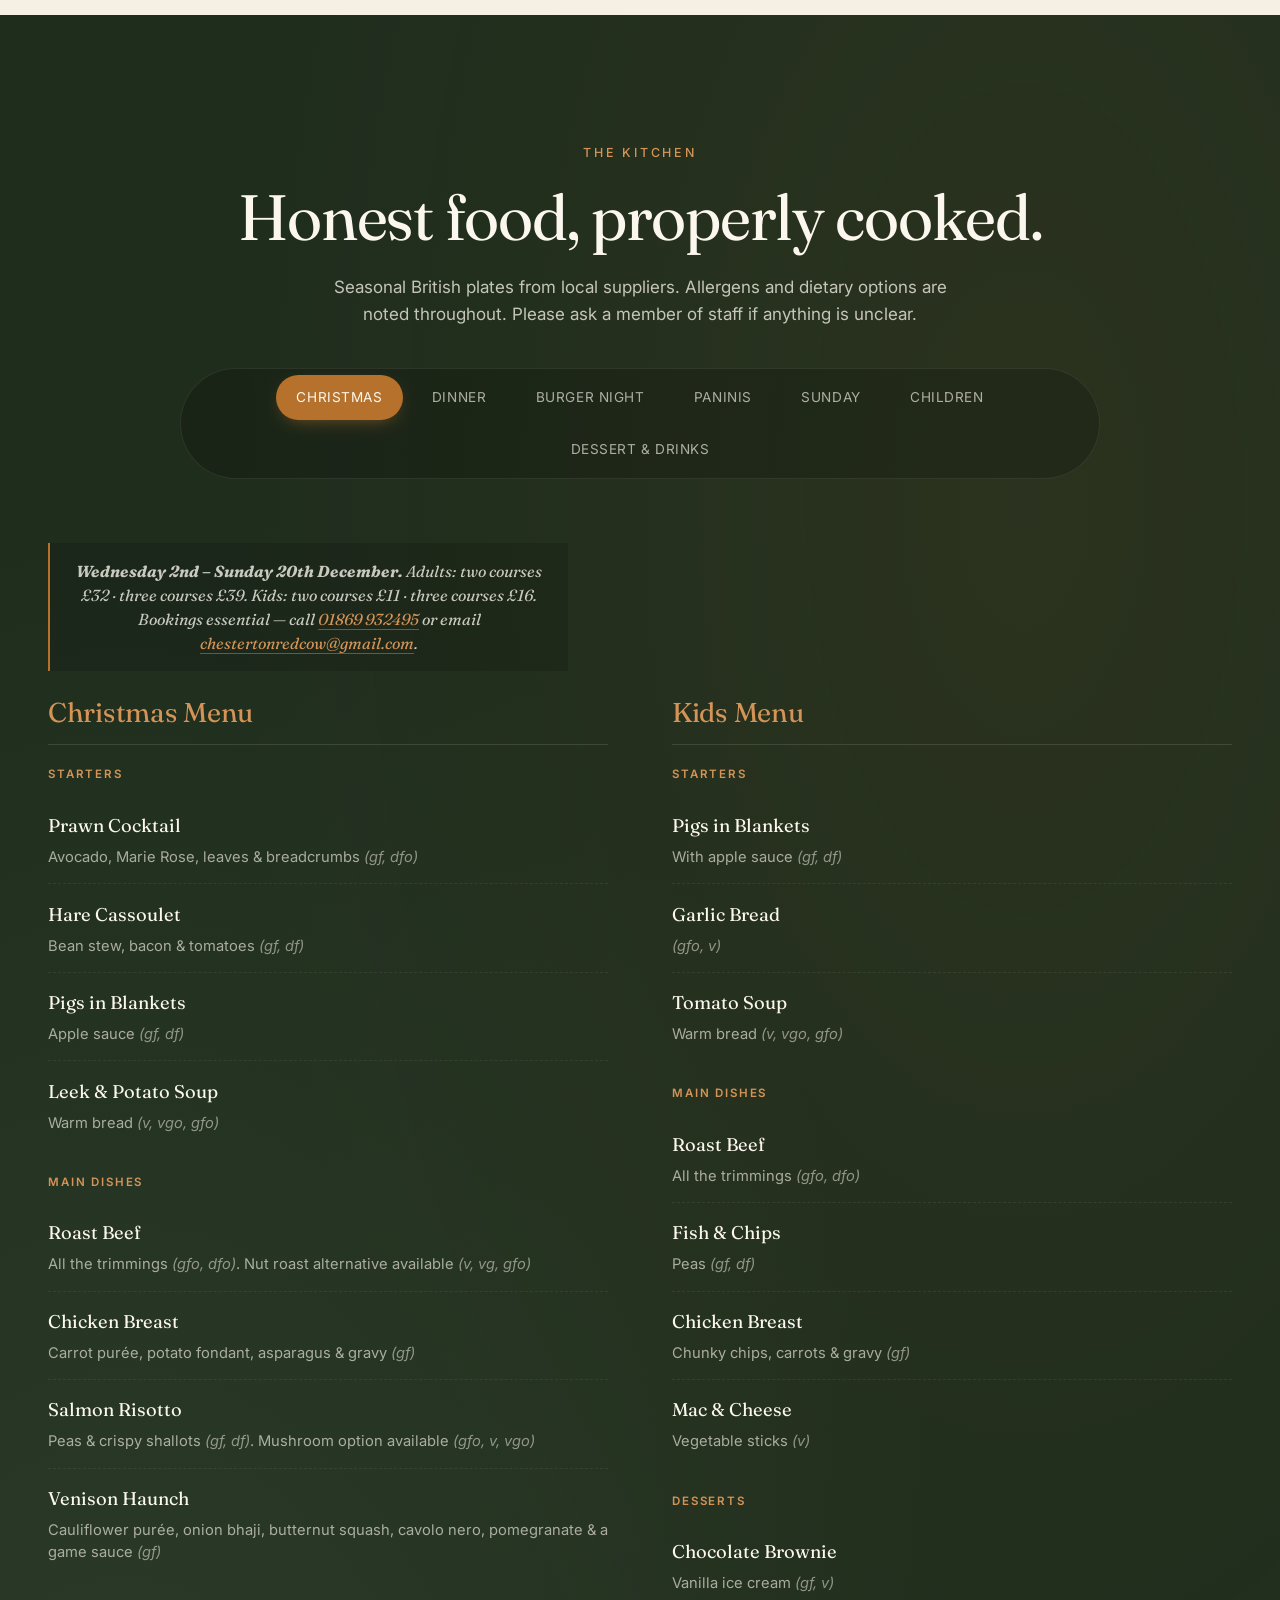
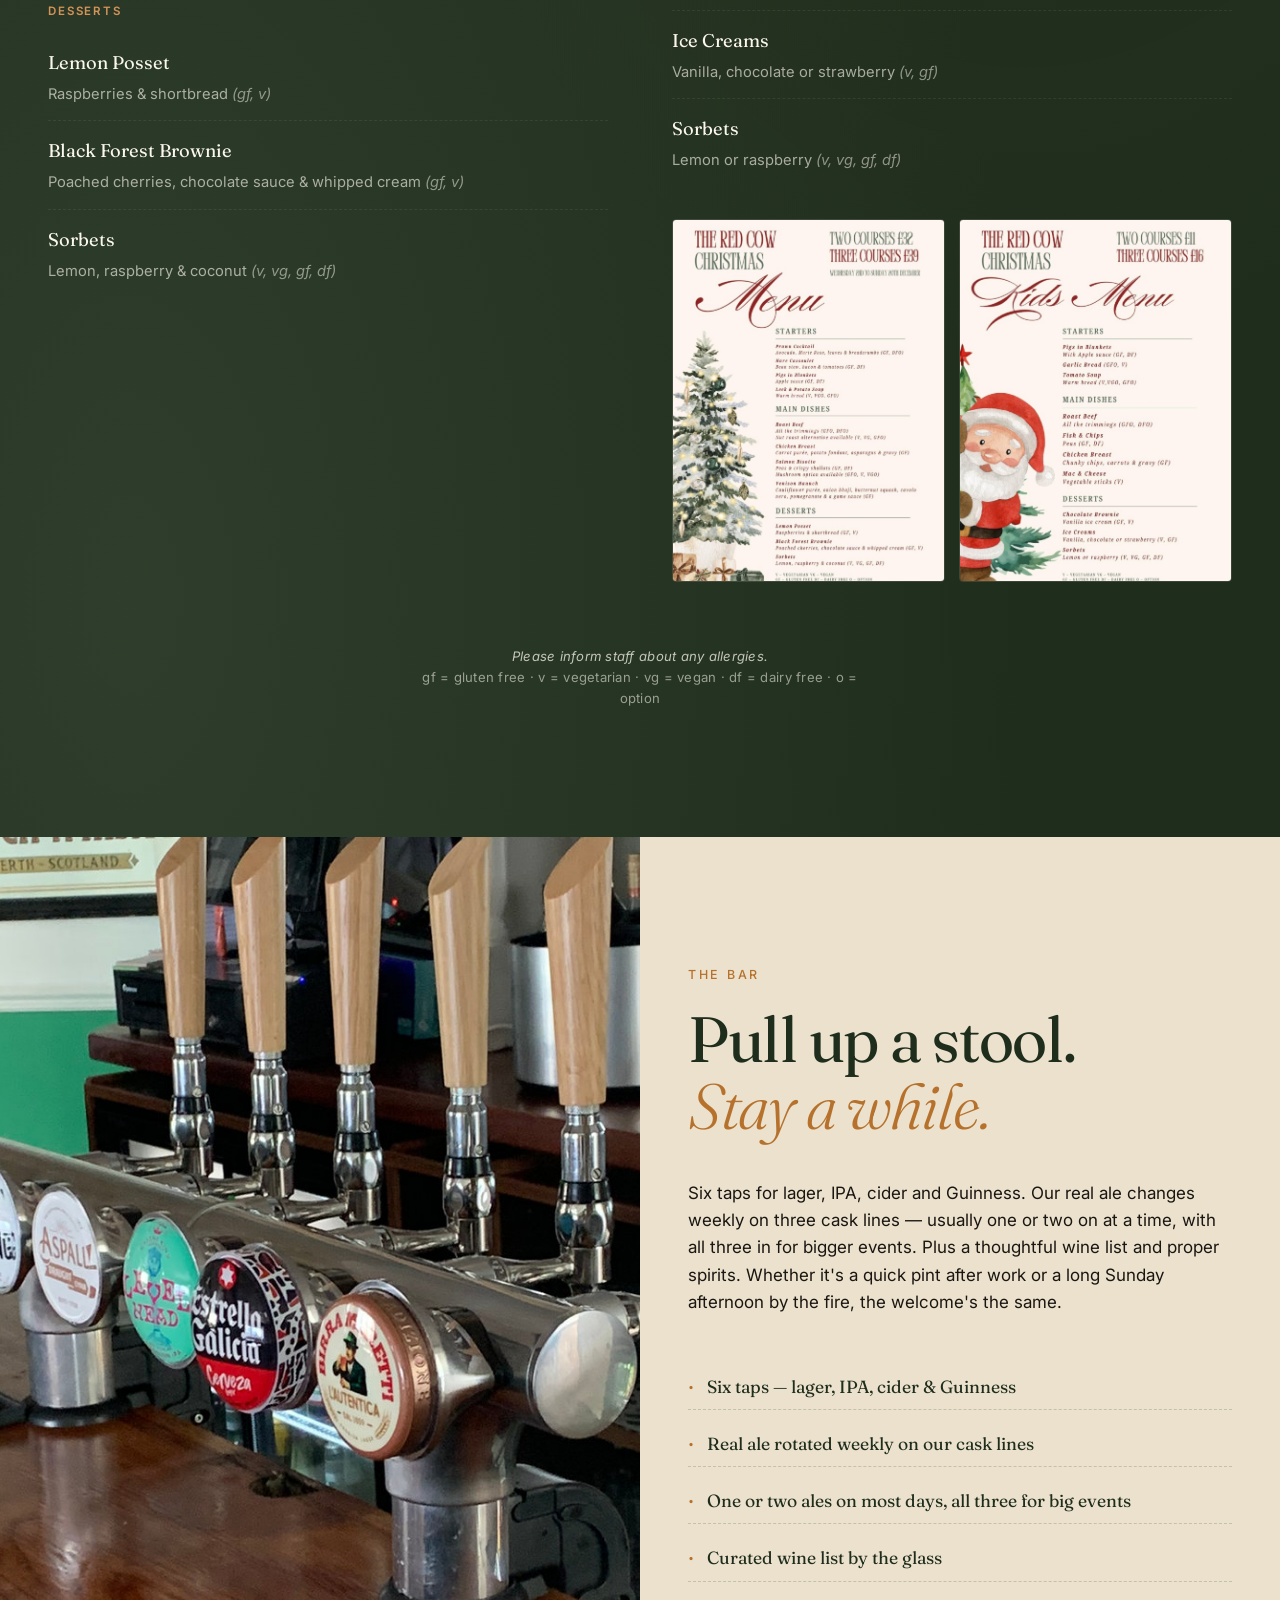
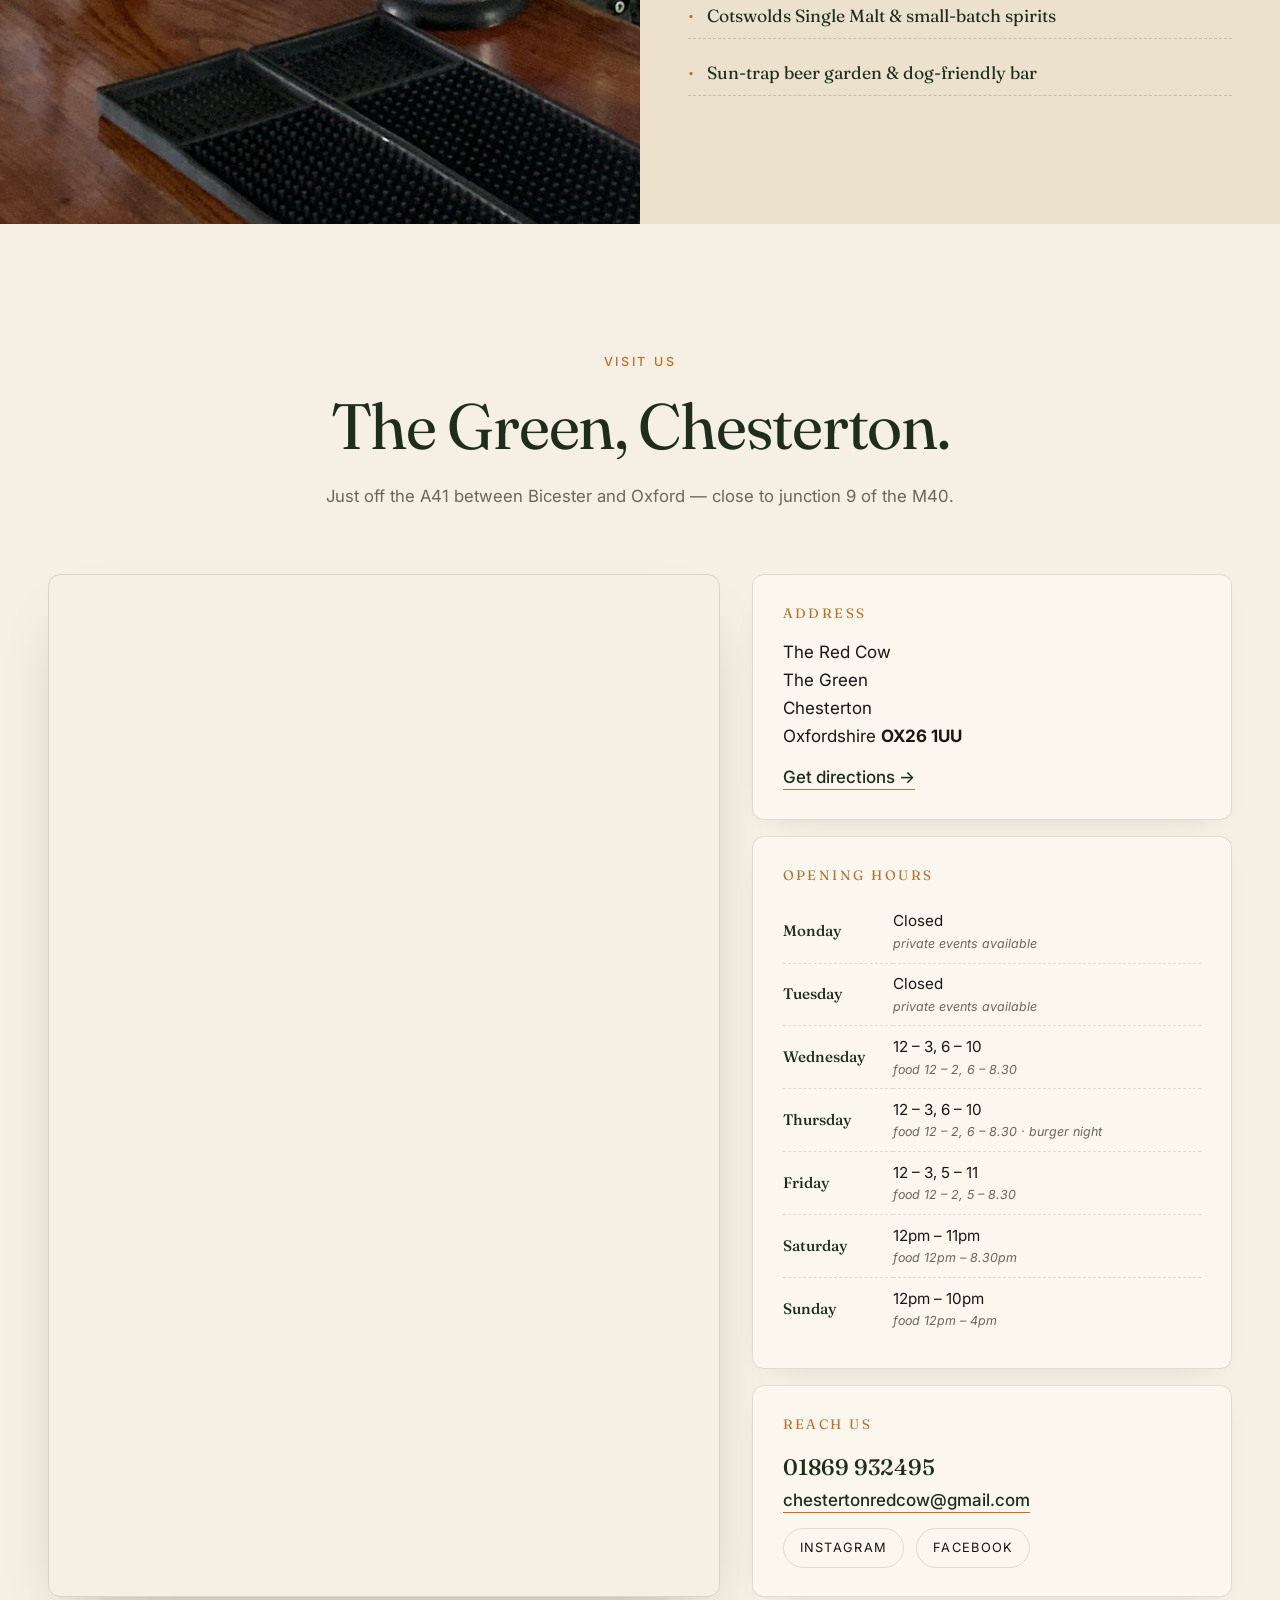
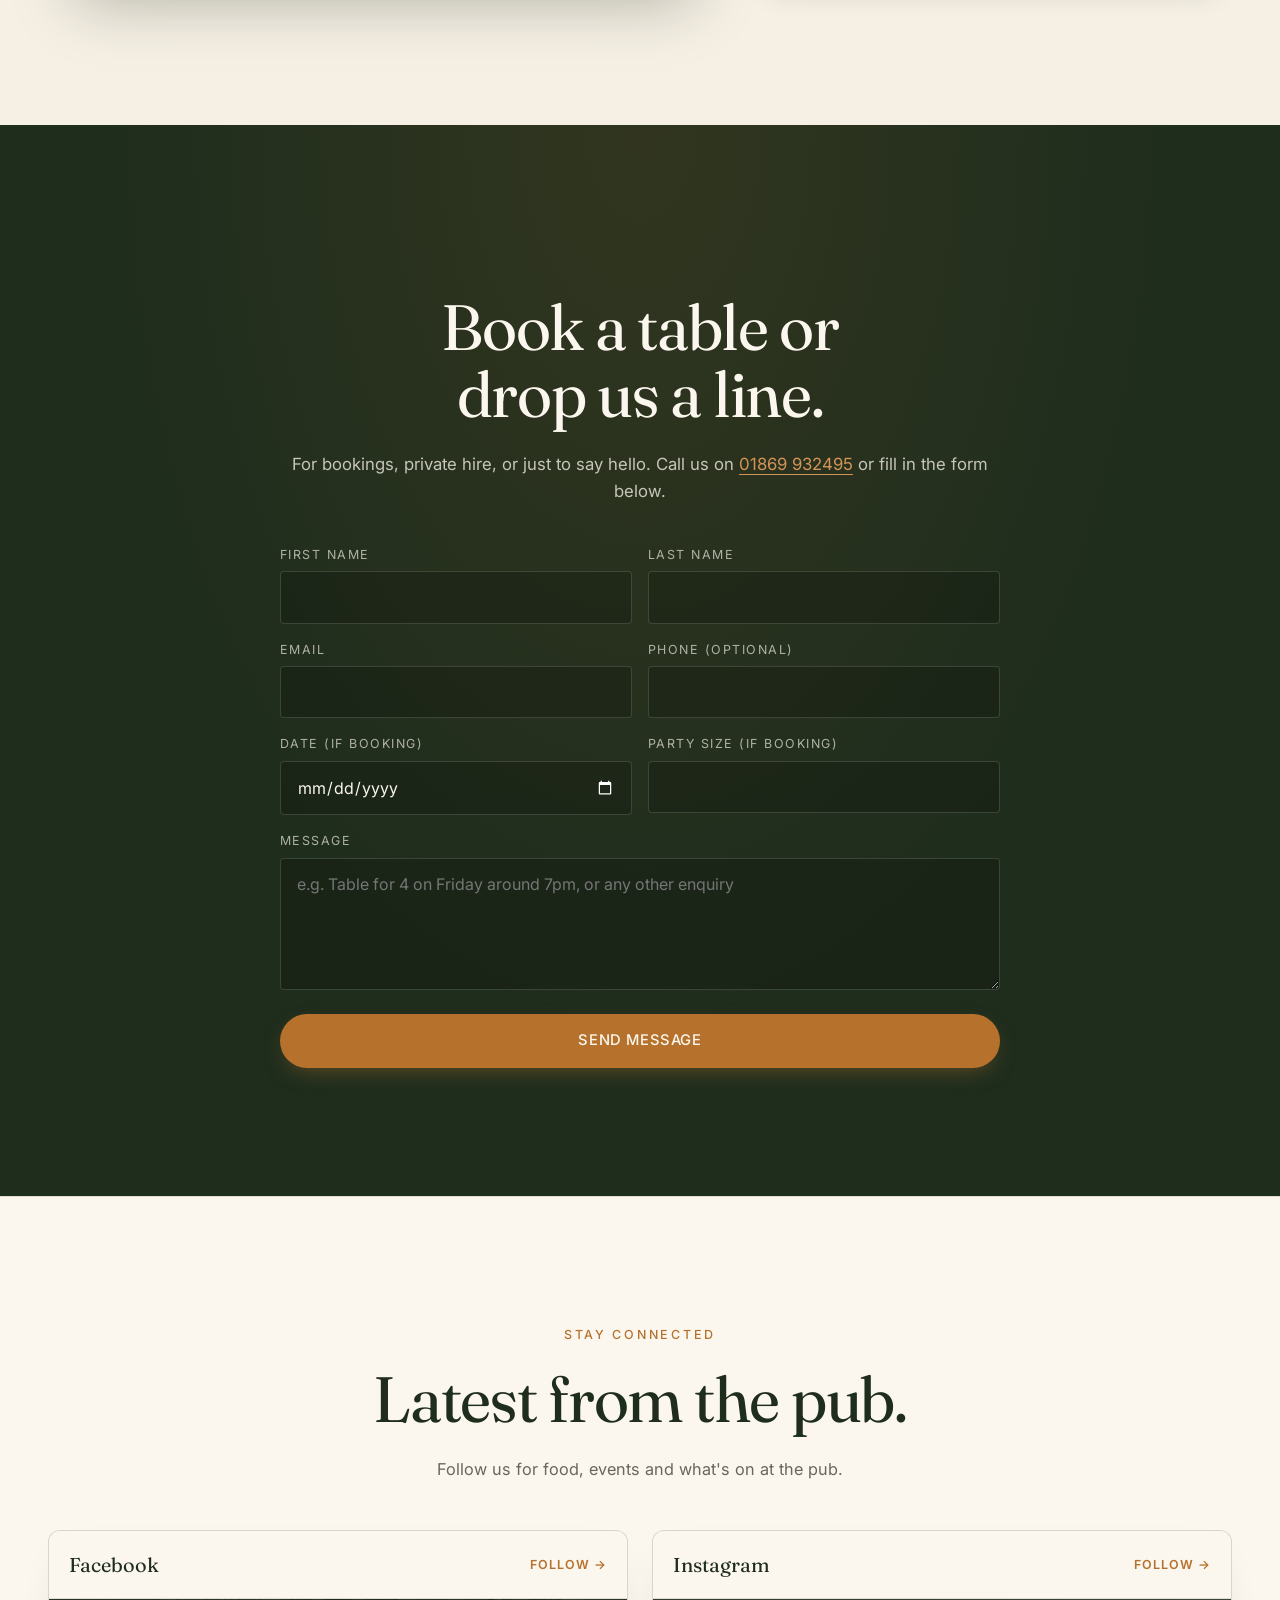
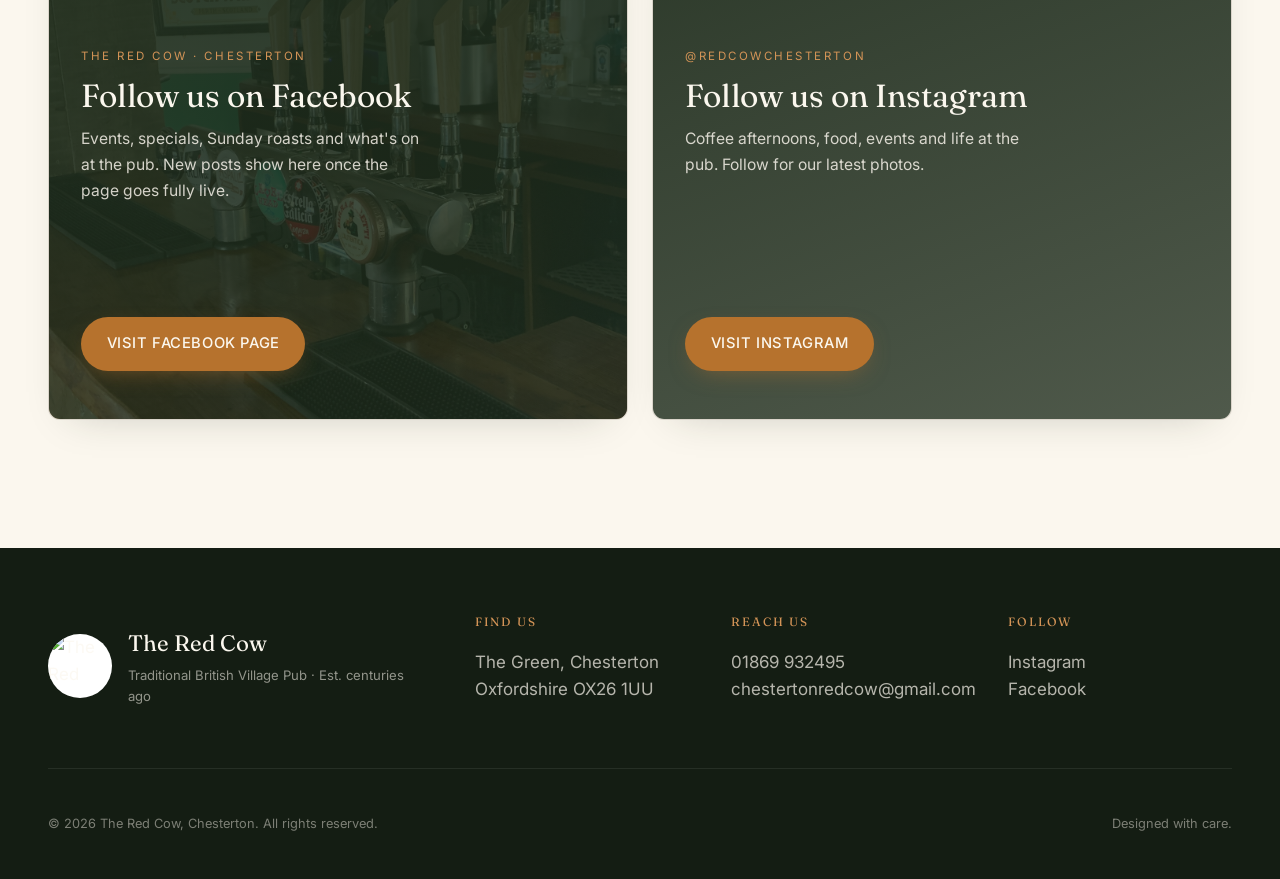
==== commit 4c1c42e6: "Add Christmas menus and festive season section. Adult and kids Christmas menus for 2–20 December, Wh" ====
--- a/index.html
+++ b/index.html
@@ -54,6 +54,7 @@
     <nav class="nav__links" aria-label="Primary">
       <a href="#about">Our Story</a>
       <a href="#gallery">Gallery</a>
+      <a href="#christmas">Christmas</a>
       <a href="#events">What's On</a>
       <a href="#menu">Menu</a>
       <a href="#bar">The Bar</a>
@@ -96,20 +97,20 @@
     </div>
     <div class="hero__marquee" aria-hidden="true">
       <div class="hero__marquee-track">
+        <span>Christmas Menu</span><span>·</span>
         <span>Quiz Night</span><span>·</span>
         <span>Burger Night</span><span>·</span>
         <span>Coffee Afternoon</span><span>·</span>
         <span>Sunday Roasts</span><span>·</span>
         <span>Real Ales</span><span>·</span>
         <span>Dog Friendly</span><span>·</span>
-        <span>Beer Garden</span><span>·</span>
+        <span>Christmas Menu</span><span>·</span>
         <span>Quiz Night</span><span>·</span>
         <span>Burger Night</span><span>·</span>
         <span>Coffee Afternoon</span><span>·</span>
         <span>Sunday Roasts</span><span>·</span>
         <span>Real Ales</span><span>·</span>
         <span>Dog Friendly</span><span>·</span>
-        <span>Beer Garden</span><span>·</span>
       </div>
     </div>
   </section>
@@ -179,6 +180,26 @@
     </div>
   </section>
 
+  <!-- ================== CHRISTMAS ================== -->
+  <section class="xmas" id="christmas">
+    <div class="xmas__media" data-reveal>
+      <img src="assets/img/christmas-interior.jpg" alt="The Red Cow dining room decorated for Christmas with garlands, candles and fairy lights" />
+    </div>
+    <div class="xmas__copy">
+      <p class="eyebrow" data-reveal>Festive Season</p>
+      <h2 class="h2" data-reveal>Christmas at<br/><em>The Red Cow.</em></h2>
+      <p class="xmas__dates" data-reveal>Wednesday 2nd – Sunday 20th December</p>
+      <p data-reveal>
+        Two courses £32 · three courses £39. Kids menu also available —
+        two courses £11 · three courses £16. Bookings taken now.
+      </p>
+      <div class="xmas__ctas" data-reveal>
+        <a href="#menu" class="btn btn--primary" data-tab-jump="christmas">View Christmas menus</a>
+        <a href="tel:+441869932495" class="btn btn--ghost-dark">Call to book · 01869 932495</a>
+      </div>
+    </div>
+  </section>
+
   <!-- ================== WHAT'S ON ================== -->
   <section class="events" id="events">
     <div class="events__head">
@@ -187,6 +208,13 @@
       <p class="events__intro" data-reveal>Regular events through the week. Good food, good company. Quiz night is booking essential. Call us for tables.</p>
     </div>
     <div class="events__grid">
+      <article class="events__card events__card--accent" data-reveal>
+        <img class="events__img" src="assets/img/christmas-exterior.jpg" alt="The Red Cow exterior decorated with Christmas lights and garlands" loading="lazy" />
+        <p class="events__day">2 – 20 December</p>
+        <h3 class="events__title">Christmas Menu</h3>
+        <p class="events__text">Festive two or three courses for adults and kids. See the full Christmas menus and book by phone.</p>
+        <a href="#menu" class="events__link" data-tab-jump="christmas">View menus →</a>
+      </article>
       <article class="events__card" data-reveal>
         <img class="events__img events__img--flip" src="assets/img/coffee-afternoon.jpg" alt="Coffee afternoon at The Red Cow with cakes, biscuits and mugs on the table" loading="lazy" />
         <p class="events__day">Every Wednesday · from 12pm</p>
@@ -224,7 +252,8 @@
       </p>
 
       <div class="menu__tabs" role="tablist" data-reveal>
-        <button class="menu__tab is-active" role="tab" aria-selected="true" data-tab="dinner">Dinner</button>
+        <button class="menu__tab is-active" role="tab" aria-selected="true" data-tab="christmas">Christmas</button>
+        <button class="menu__tab" role="tab" aria-selected="false" data-tab="dinner">Dinner</button>
         <button class="menu__tab" role="tab" aria-selected="false" data-tab="burgers">Burger Night</button>
         <button class="menu__tab" role="tab" aria-selected="false" data-tab="paninis">Paninis</button>
         <button class="menu__tab" role="tab" aria-selected="false" data-tab="sunday">Sunday</button>
@@ -233,8 +262,74 @@
       </div>
     </div>
 
+    <!-- CHRISTMAS -->
+    <div class="menu__panel is-active" data-panel="christmas">
+      <p class="menu__desc menu__desc--feature menu__desc--center">
+        <strong>Wednesday 2nd – Sunday 20th December.</strong>
+        Adults: two courses £32 · three courses £39.
+        Kids: two courses £11 · three courses £16.
+        Bookings essential — call <a href="tel:+441869932495">01869 932495</a>
+        or email <a href="mailto:chestertonredcow@gmail.com">chestertonredcow@gmail.com</a>.
+      </p>
+      <div class="menu__cols">
+        <div class="menu__col">
+          <h3 class="menu__cat">Christmas Menu</h3>
+          <h4 class="menu__subcat">Starters</h4>
+          <ul class="menu__list">
+            <li><div class="menu__row"><span class="menu__name">Prawn Cocktail</span></div><p class="menu__desc">Avocado, Marie Rose, leaves &amp; breadcrumbs <em>(gf, dfo)</em></p></li>
+            <li><div class="menu__row"><span class="menu__name">Hare Cassoulet</span></div><p class="menu__desc">Bean stew, bacon &amp; tomatoes <em>(gf, df)</em></p></li>
+            <li><div class="menu__row"><span class="menu__name">Pigs in Blankets</span></div><p class="menu__desc">Apple sauce <em>(gf, df)</em></p></li>
+            <li><div class="menu__row"><span class="menu__name">Leek &amp; Potato Soup</span></div><p class="menu__desc">Warm bread <em>(v, vgo, gfo)</em></p></li>
+          </ul>
+          <h4 class="menu__subcat">Main dishes</h4>
+          <ul class="menu__list">
+            <li><div class="menu__row"><span class="menu__name">Roast Beef</span></div><p class="menu__desc">All the trimmings <em>(gfo, dfo)</em>. Nut roast alternative available <em>(v, vg, gfo)</em></p></li>
+            <li><div class="menu__row"><span class="menu__name">Chicken Breast</span></div><p class="menu__desc">Carrot purée, potato fondant, asparagus &amp; gravy <em>(gf)</em></p></li>
+            <li><div class="menu__row"><span class="menu__name">Salmon Risotto</span></div><p class="menu__desc">Peas &amp; crispy shallots <em>(gf, df)</em>. Mushroom option available <em>(gfo, v, vgo)</em></p></li>
+            <li><div class="menu__row"><span class="menu__name">Venison Haunch</span></div><p class="menu__desc">Cauliflower purée, onion bhaji, butternut squash, cavolo nero, pomegranate &amp; a game sauce <em>(gf)</em></p></li>
+          </ul>
+          <h4 class="menu__subcat">Desserts</h4>
+          <ul class="menu__list">
+            <li><div class="menu__row"><span class="menu__name">Lemon Posset</span></div><p class="menu__desc">Raspberries &amp; shortbread <em>(gf, v)</em></p></li>
+            <li><div class="menu__row"><span class="menu__name">Black Forest Brownie</span></div><p class="menu__desc">Poached cherries, chocolate sauce &amp; whipped cream <em>(gf, v)</em></p></li>
+            <li><div class="menu__row"><span class="menu__name">Sorbets</span></div><p class="menu__desc">Lemon, raspberry &amp; coconut <em>(v, vg, gf, df)</em></p></li>
+          </ul>
+        </div>
+        <div class="menu__col">
+          <h3 class="menu__cat">Kids Menu</h3>
+          <h4 class="menu__subcat">Starters</h4>
+          <ul class="menu__list">
+            <li><div class="menu__row"><span class="menu__name">Pigs in Blankets</span></div><p class="menu__desc">With apple sauce <em>(gf, df)</em></p></li>
+            <li><div class="menu__row"><span class="menu__name">Garlic Bread</span></div><p class="menu__desc"><em>(gfo, v)</em></p></li>
+            <li><div class="menu__row"><span class="menu__name">Tomato Soup</span></div><p class="menu__desc">Warm bread <em>(v, vgo, gfo)</em></p></li>
+          </ul>
+          <h4 class="menu__subcat">Main dishes</h4>
+          <ul class="menu__list">
+            <li><div class="menu__row"><span class="menu__name">Roast Beef</span></div><p class="menu__desc">All the trimmings <em>(gfo, dfo)</em></p></li>
+            <li><div class="menu__row"><span class="menu__name">Fish &amp; Chips</span></div><p class="menu__desc">Peas <em>(gf, df)</em></p></li>
+            <li><div class="menu__row"><span class="menu__name">Chicken Breast</span></div><p class="menu__desc">Chunky chips, carrots &amp; gravy <em>(gf)</em></p></li>
+            <li><div class="menu__row"><span class="menu__name">Mac &amp; Cheese</span></div><p class="menu__desc">Vegetable sticks <em>(v)</em></p></li>
+          </ul>
+          <h4 class="menu__subcat">Desserts</h4>
+          <ul class="menu__list">
+            <li><div class="menu__row"><span class="menu__name">Chocolate Brownie</span></div><p class="menu__desc">Vanilla ice cream <em>(gf, v)</em></p></li>
+            <li><div class="menu__row"><span class="menu__name">Ice Creams</span></div><p class="menu__desc">Vanilla, chocolate or strawberry <em>(v, gf)</em></p></li>
+            <li><div class="menu__row"><span class="menu__name">Sorbets</span></div><p class="menu__desc">Lemon or raspberry <em>(v, vg, gf, df)</em></p></li>
+          </ul>
+          <div class="menu__xmas-flyers">
+            <a href="assets/img/christmas-menu-adult.jpg" target="_blank" rel="noopener noreferrer">
+              <img src="assets/img/christmas-menu-adult.jpg" alt="The Red Cow Christmas menu flyer" loading="lazy" />
+            </a>
+            <a href="assets/img/christmas-menu-kids.jpg" target="_blank" rel="noopener noreferrer">
+              <img src="assets/img/christmas-menu-kids.jpg" alt="The Red Cow Christmas kids menu flyer" loading="lazy" />
+            </a>
+          </div>
+        </div>
+      </div>
+    </div>
+
     <!-- DINNER -->
-    <div class="menu__panel is-active" data-panel="dinner">
+    <div class="menu__panel" data-panel="dinner">
       <div class="menu__cols">
         <div class="menu__col">
           <h3 class="menu__cat">Starters</h3>
--- a/styles.css
+++ b/styles.css
@@ -571,8 +571,11 @@
   max-width: var(--max);
   margin: 0 auto;
   display: grid;
-  grid-template-columns: repeat(3, 1fr);
+  grid-template-columns: repeat(2, 1fr);
   gap: 1.25rem;
+}
+@media (min-width: 1100px) {
+  .events__grid { grid-template-columns: repeat(4, 1fr); }
 }
 @media (max-width: 880px) { .events__grid { grid-template-columns: 1fr; } }
 .events__card {
@@ -816,7 +819,100 @@
   .menu__col--continued { padding-top: 0; }
 }
 .menu__desc em { font-style: italic; color: rgba(251,247,238,.5); }
+.menu__desc a {
+  color: var(--c-cognac-2);
+  border-bottom: 1px solid rgba(212, 148, 87, 0.45);
+}
 .menu__add { color: var(--c-cognac-2); font-style: italic; }
+.menu__subcat {
+  margin: 1.5rem 0 0.75rem;
+  font-size: 0.72rem;
+  letter-spacing: 0.16em;
+  text-transform: uppercase;
+  color: var(--c-cognac-2);
+  font-weight: 600;
+}
+.menu__subcat:first-of-type { margin-top: 0.35rem; }
+.menu__xmas-flyers {
+  display: grid;
+  grid-template-columns: 1fr 1fr;
+  gap: 0.85rem;
+  margin-top: 2rem;
+}
+.menu__xmas-flyers a {
+  display: block;
+  border-radius: var(--radius);
+  overflow: hidden;
+  border: 1px solid rgba(251, 247, 238, 0.12);
+  transition: opacity 0.2s;
+}
+.menu__xmas-flyers a:hover { opacity: 0.88; }
+.menu__xmas-flyers img {
+  width: 100%;
+  display: block;
+  aspect-ratio: 3 / 4;
+  object-fit: cover;
+}
+
+/* ============== CHRISTMAS ============== */
+.xmas {
+  display: grid;
+  grid-template-columns: 1.1fr 1fr;
+  align-items: stretch;
+  background: var(--c-cream);
+  border-top: 1px solid var(--c-line);
+}
+@media (max-width: 880px) {
+  .xmas { grid-template-columns: 1fr; }
+}
+.xmas__media {
+  position: relative;
+  min-height: 52vh;
+  overflow: hidden;
+}
+.xmas__media img {
+  width: 100%;
+  height: 100%;
+  object-fit: cover;
+  display: block;
+}
+.xmas__copy {
+  padding: clamp(2.5rem, 6vw, 4.5rem) var(--gutter);
+  display: flex;
+  flex-direction: column;
+  justify-content: center;
+}
+.xmas__dates {
+  margin: 0 0 1rem;
+  font-size: 0.78rem;
+  letter-spacing: 0.14em;
+  text-transform: uppercase;
+  color: var(--c-cognac);
+  font-weight: 600;
+}
+.xmas__ctas {
+  display: flex;
+  flex-wrap: wrap;
+  gap: 0.75rem;
+  margin-top: 1.5rem;
+}
+.btn--ghost-dark {
+  display: inline-flex;
+  align-items: center;
+  justify-content: center;
+  padding: 0.95rem 1.4rem;
+  border: 1px solid var(--c-forest);
+  color: var(--c-forest);
+  border-radius: var(--radius);
+  font-size: 0.85rem;
+  letter-spacing: 0.06em;
+  text-transform: uppercase;
+  transition: background 0.25s var(--ease), color 0.25s var(--ease);
+}
+.btn--ghost-dark:hover {
+  background: var(--c-forest);
+  color: var(--c-bone);
+}
 
 .menu__sides {
   display: grid;
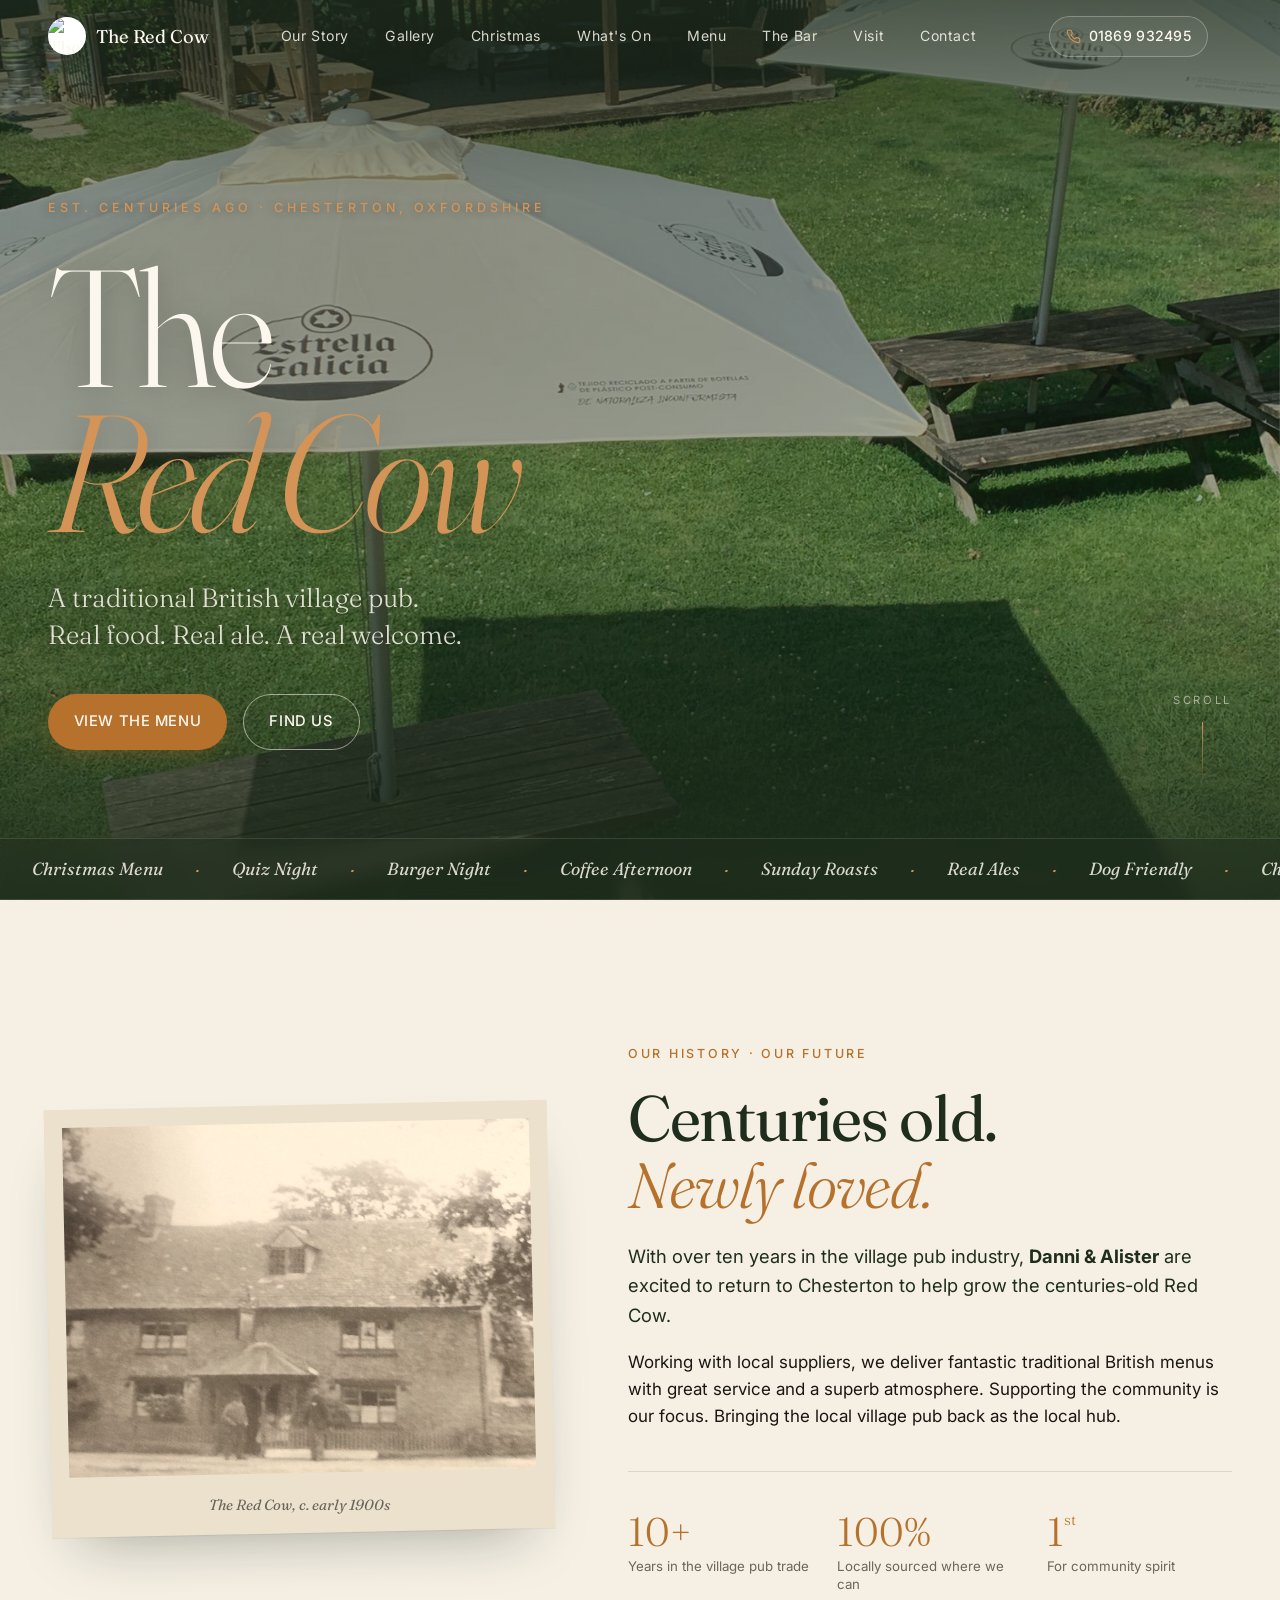
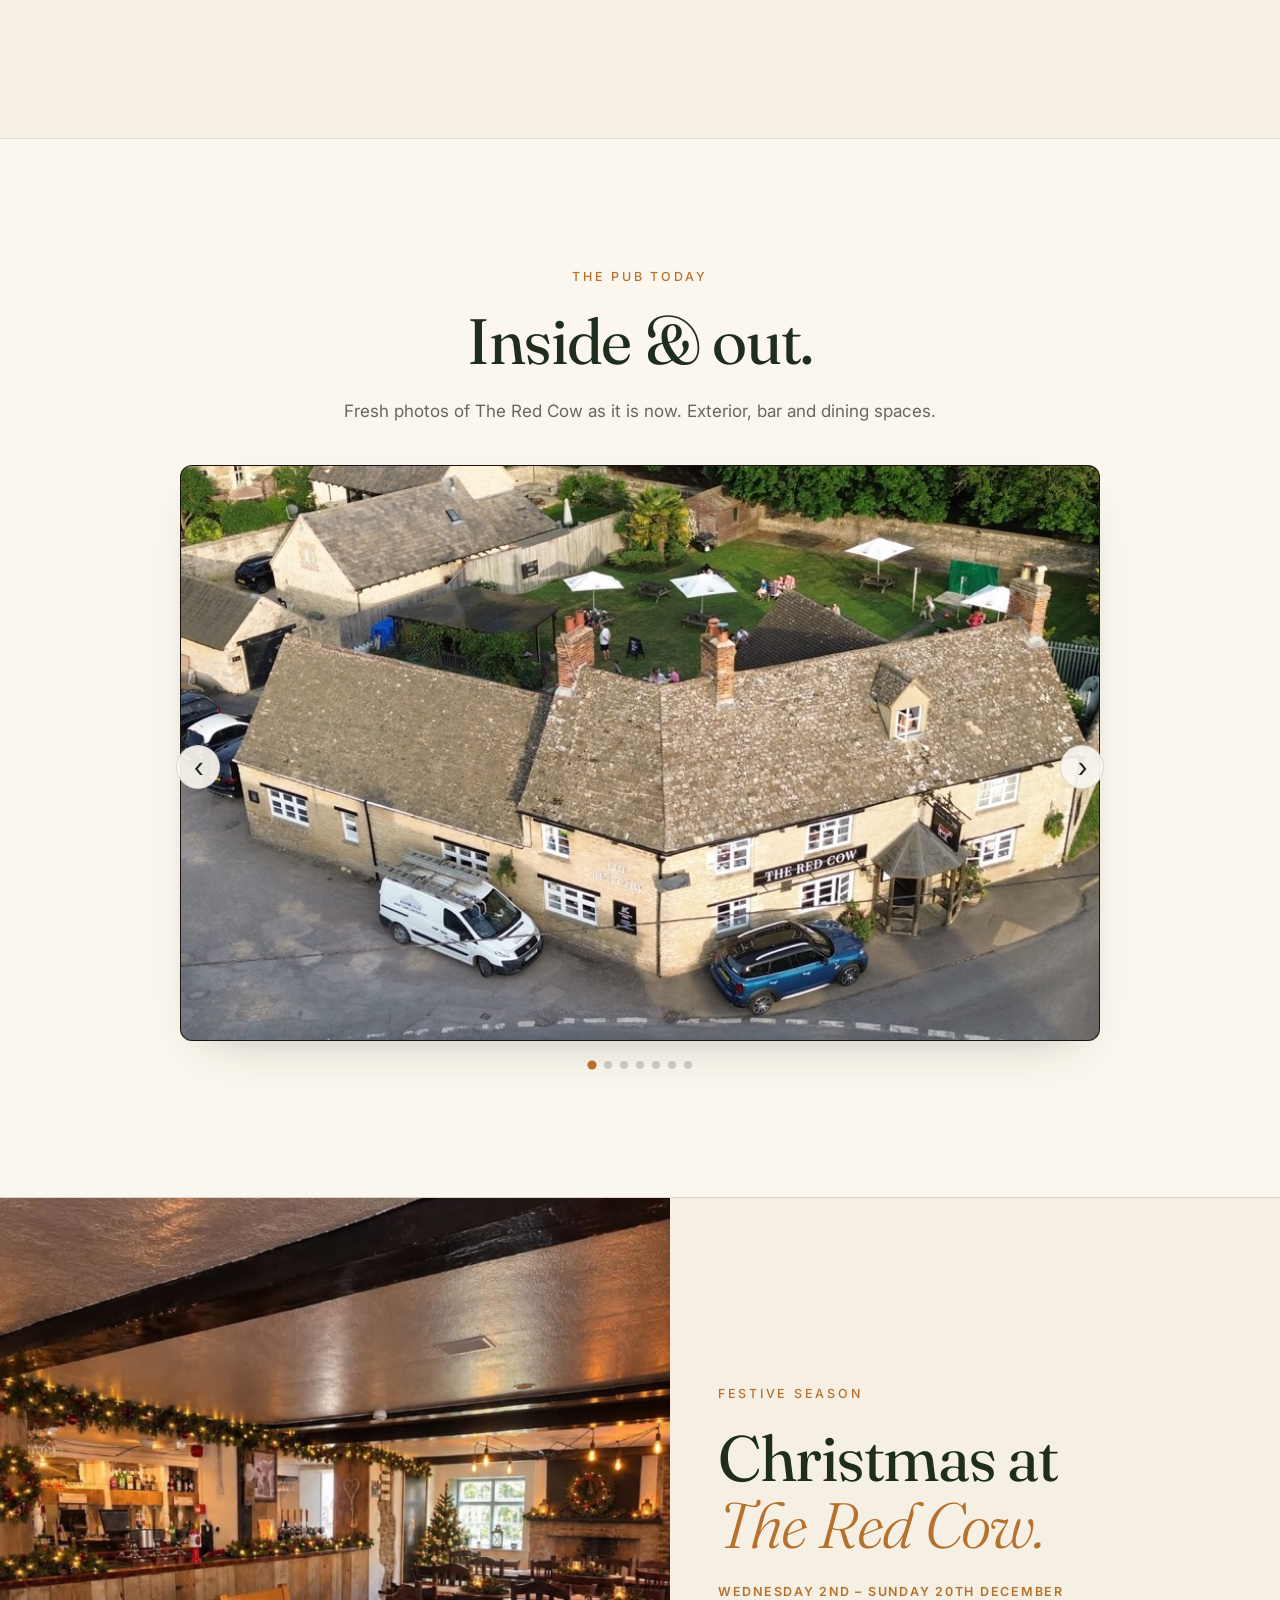
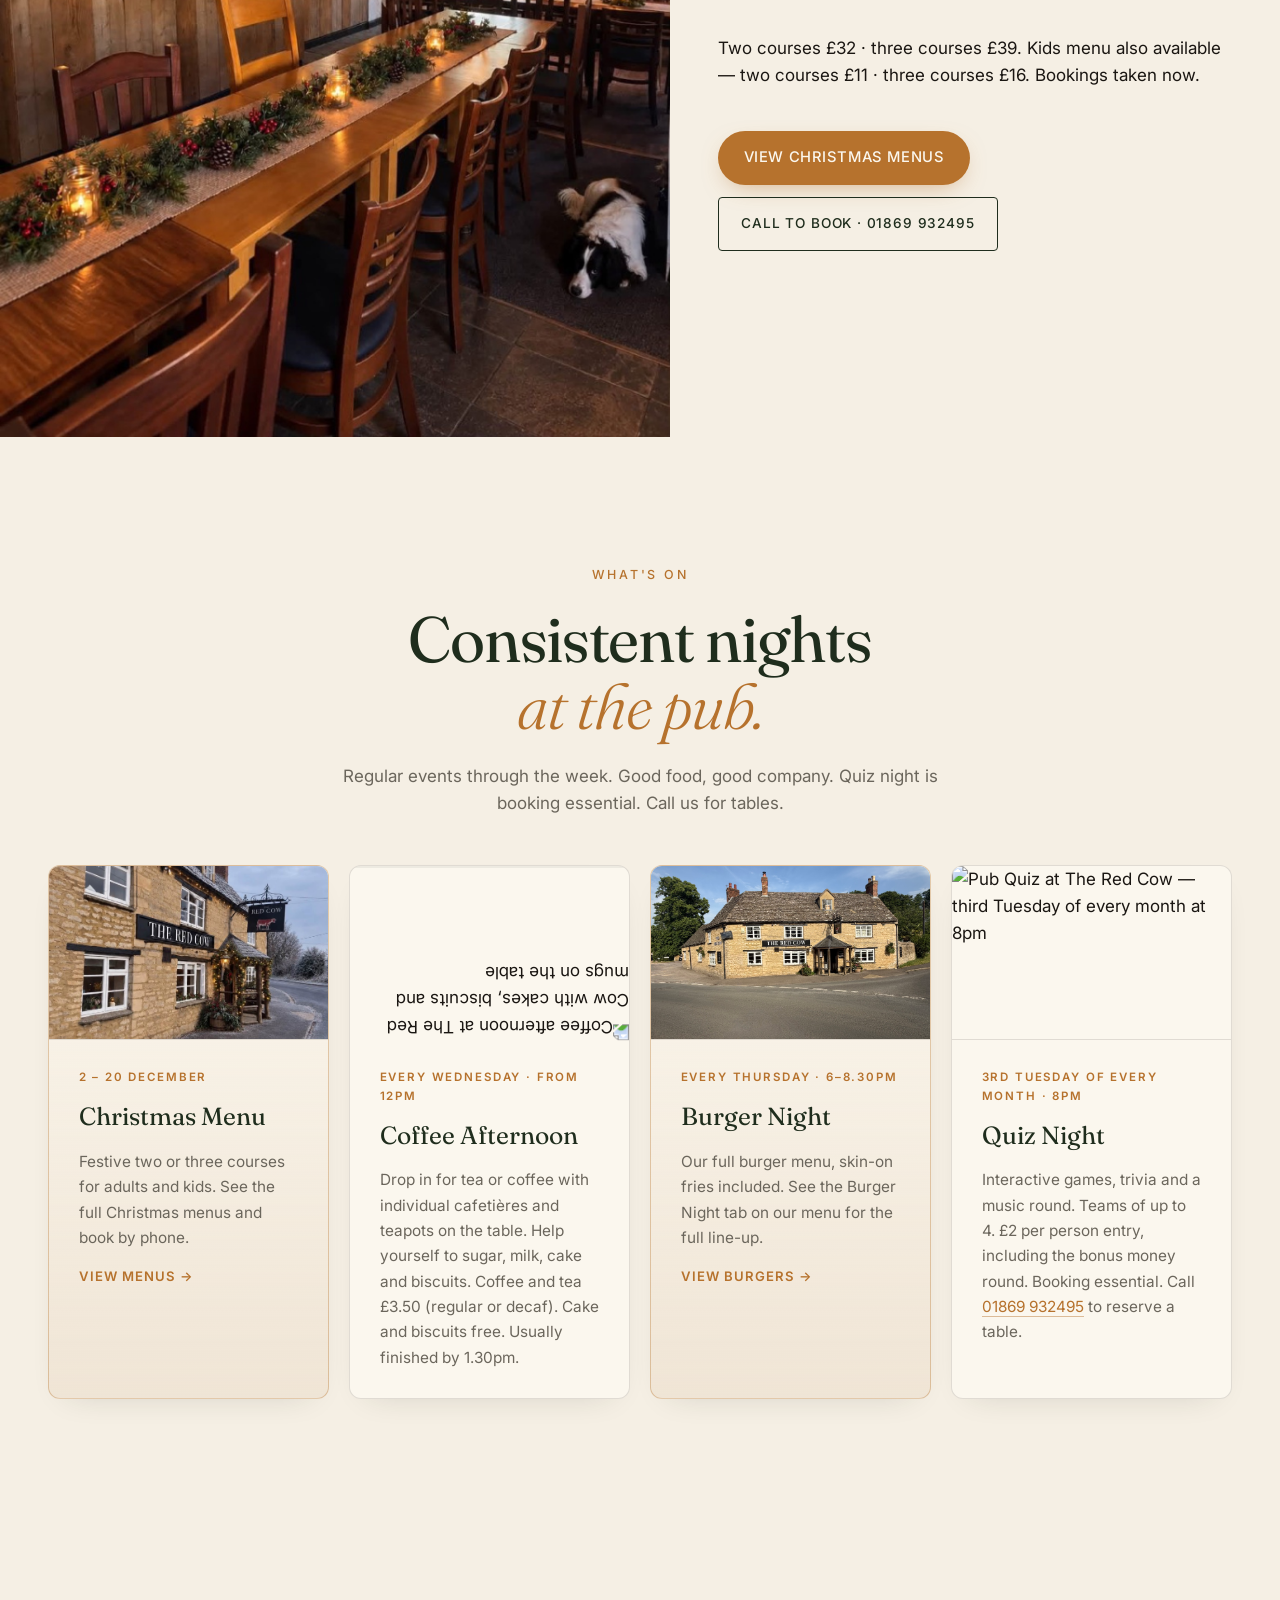
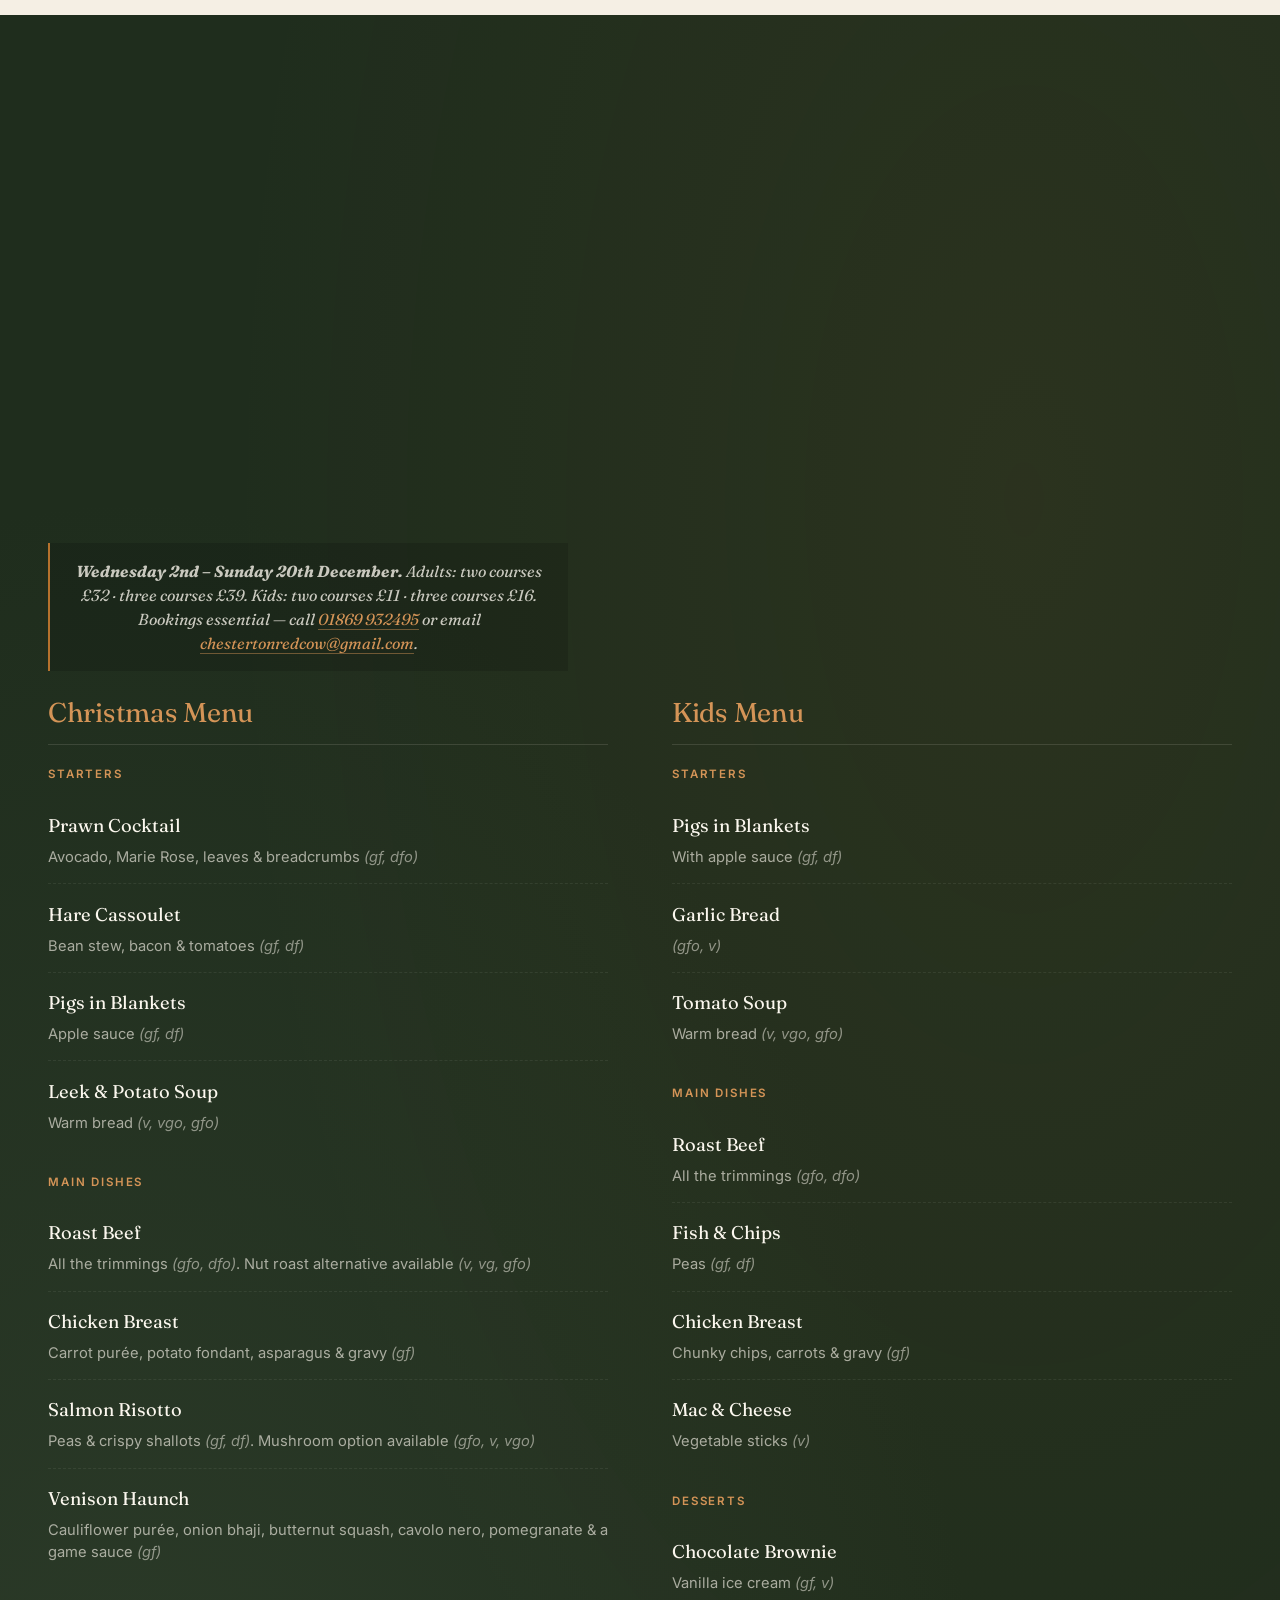
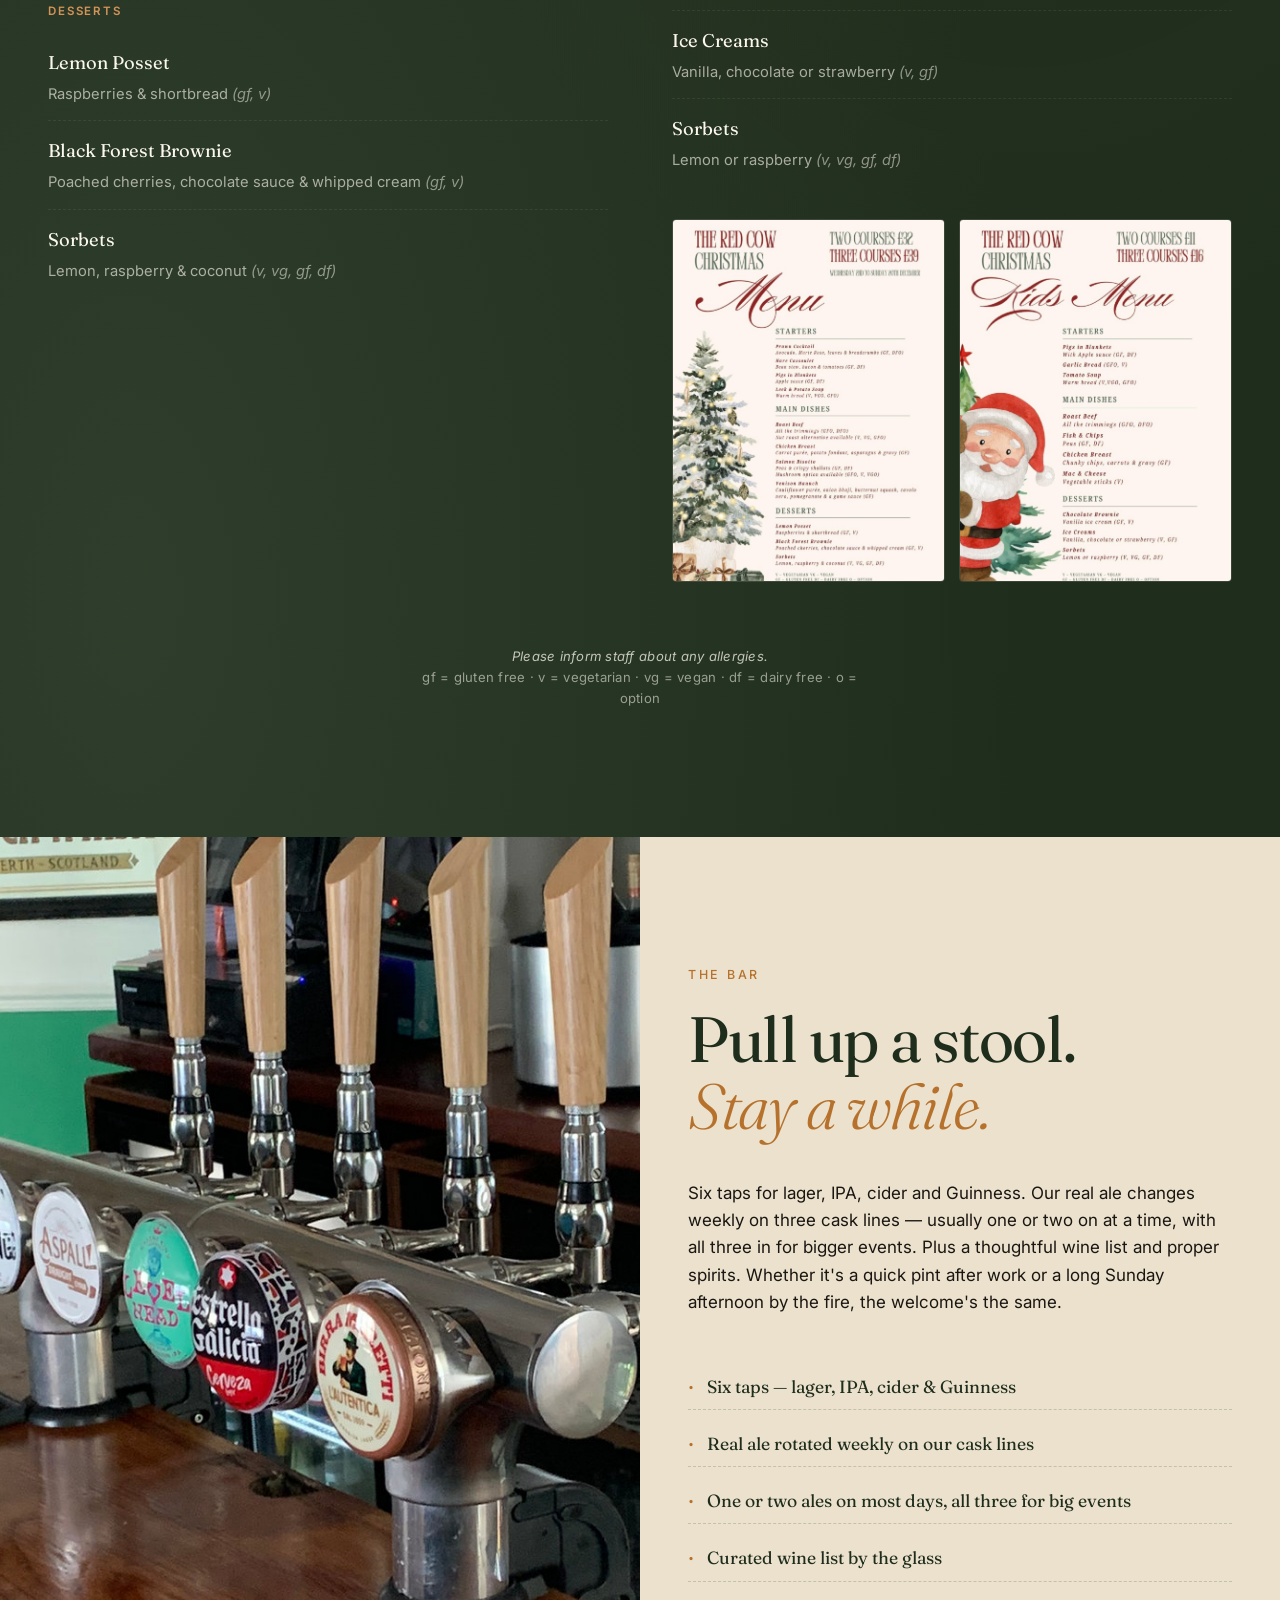
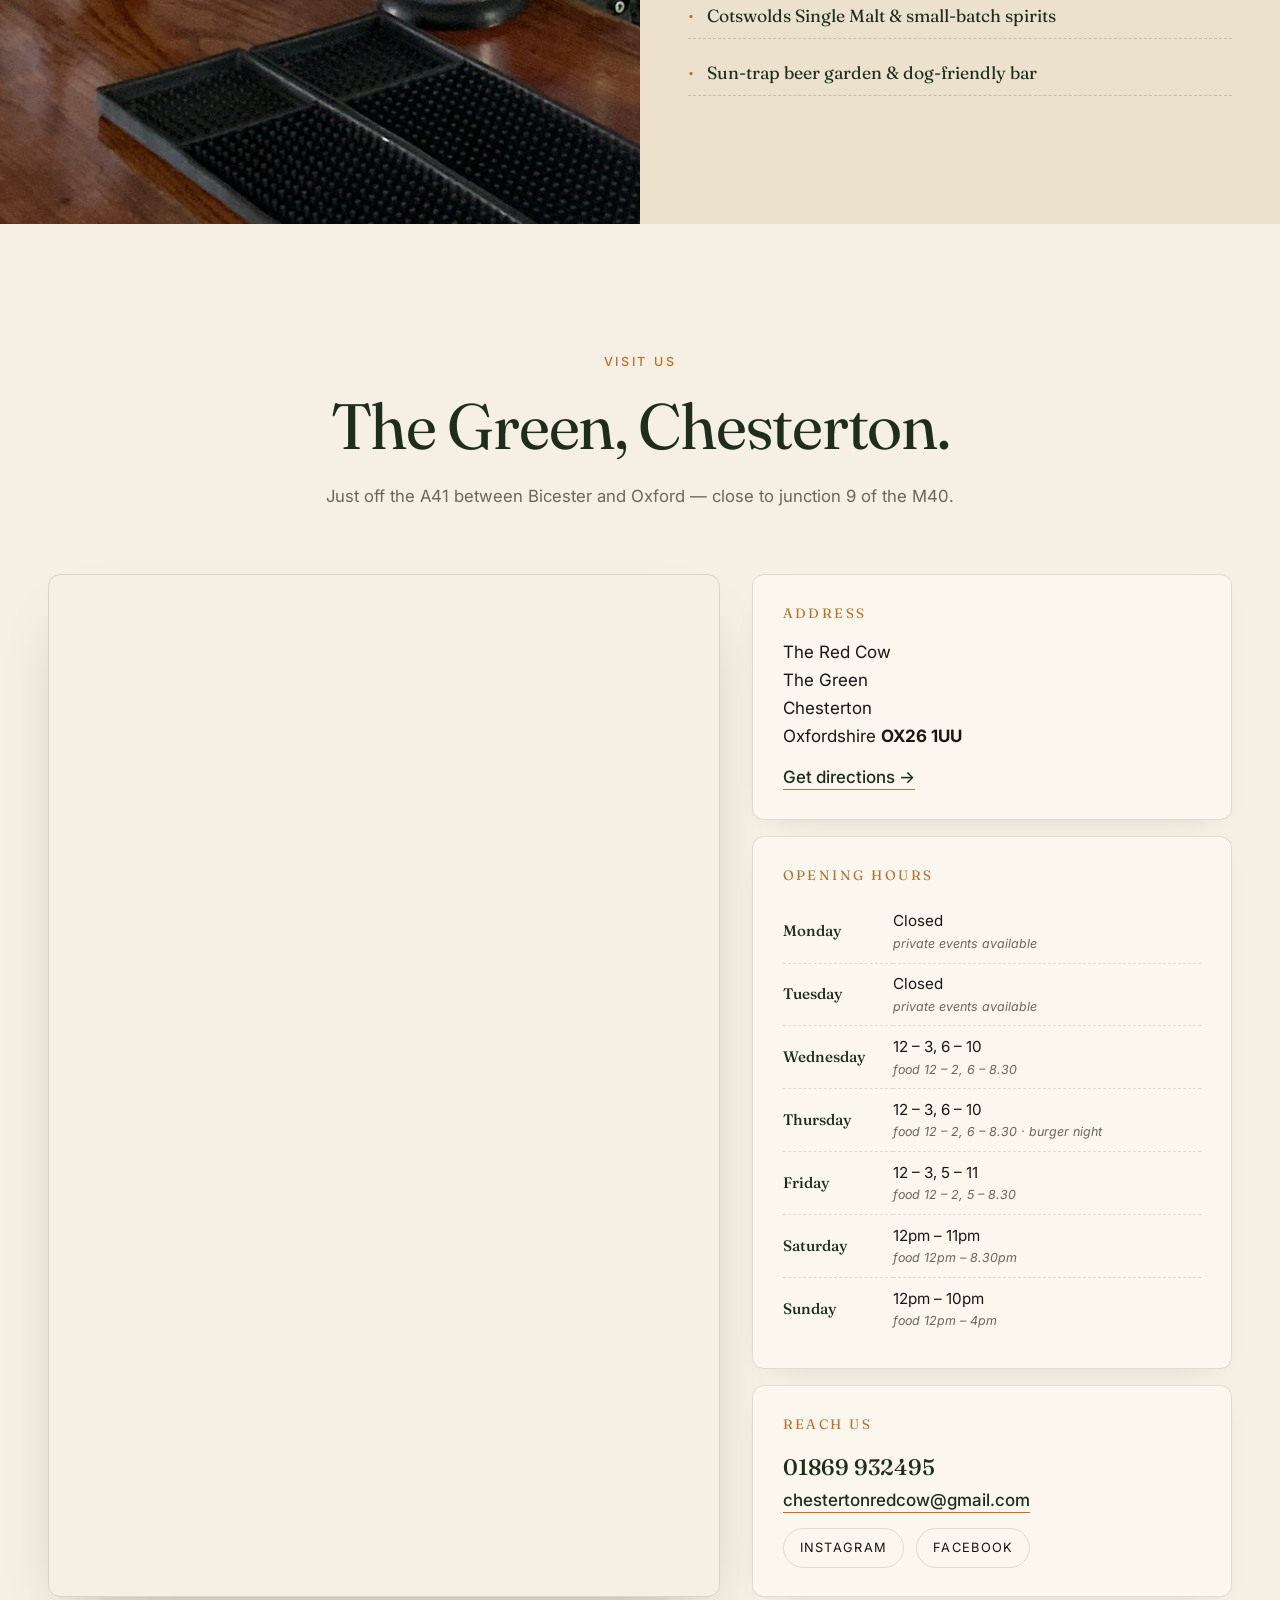
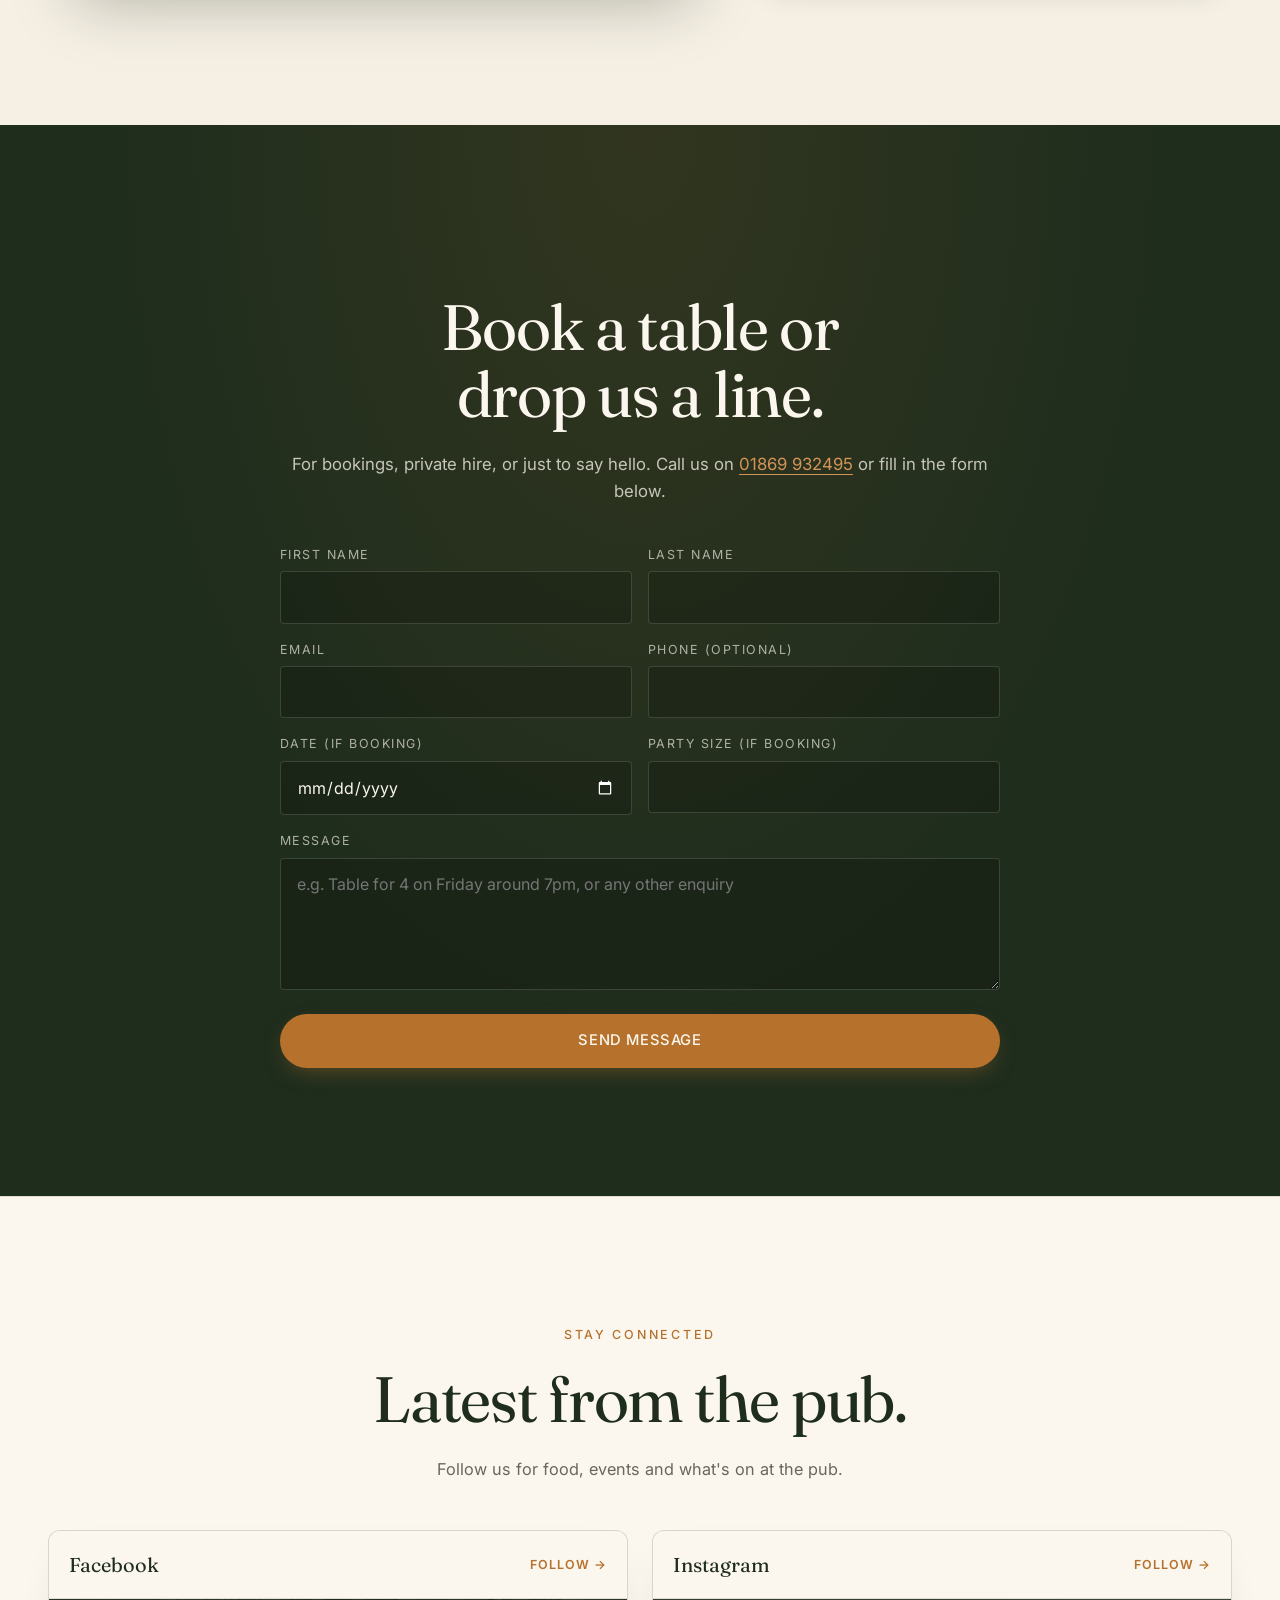
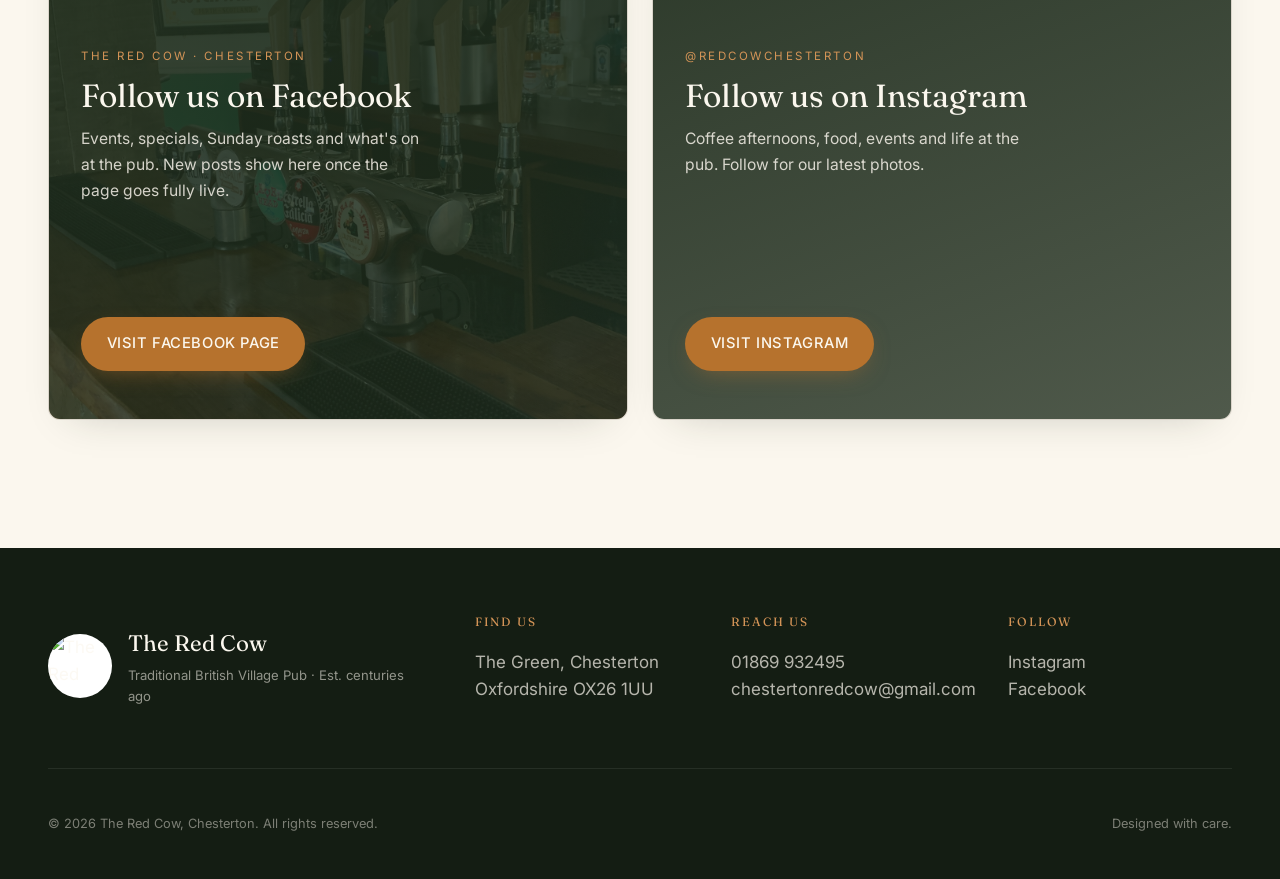
==== commit 626817a7: "Update Red Cow menus from latest flyers. Refresh lunch, evening, Sunday, children and dessert/drinks" ====
--- a/index.html
+++ b/index.html
@@ -253,9 +253,9 @@
 
       <div class="menu__tabs" role="tablist" data-reveal>
         <button class="menu__tab is-active" role="tab" aria-selected="true" data-tab="christmas">Christmas</button>
-        <button class="menu__tab" role="tab" aria-selected="false" data-tab="dinner">Dinner</button>
+        <button class="menu__tab" role="tab" aria-selected="false" data-tab="lunch">Lunch</button>
+        <button class="menu__tab" role="tab" aria-selected="false" data-tab="dinner">Evening</button>
         <button class="menu__tab" role="tab" aria-selected="false" data-tab="burgers">Burger Night</button>
-        <button class="menu__tab" role="tab" aria-selected="false" data-tab="paninis">Paninis</button>
         <button class="menu__tab" role="tab" aria-selected="false" data-tab="sunday">Sunday</button>
         <button class="menu__tab" role="tab" aria-selected="false" data-tab="kids">Children</button>
         <button class="menu__tab" role="tab" aria-selected="false" data-tab="dessert">Dessert &amp; Drinks</button>
@@ -328,38 +328,93 @@
       </div>
     </div>
 
-    <!-- DINNER -->
+    <!-- LUNCH -->
+    <div class="menu__panel" data-panel="lunch">
+      <div class="menu__cols">
+        <div class="menu__col">
+          <h3 class="menu__cat">Starters</h3>
+          <ul class="menu__list">
+            <li><div class="menu__row"><span class="menu__name">Mushrooms on Toast</span><span class="menu__dot"></span><span class="menu__price">£8</span></div><p class="menu__desc">Creamy garlic sauce, toasted sourdough <em>(v, gfo)</em></p></li>
+            <li><div class="menu__row"><span class="menu__name">Camembert <span class="menu__share">to share</span></span><span class="menu__dot"></span><span class="menu__price">£17</span></div><p class="menu__desc">Toasted sourdough &amp; chilli jam <em>(v, gfo)</em></p></li>
+            <li><div class="menu__row"><span class="menu__name">Honey &amp; Mustard Chipolatas</span><span class="menu__dot"></span><span class="menu__price">£8</span></div><p class="menu__desc">Mustard mayonnaise, leaves <em>(gf, df)</em></p></li>
+          </ul>
+          <h3 class="menu__cat">Mains</h3>
+          <ul class="menu__list">
+            <li><div class="menu__row"><span class="menu__name">Chicken Breast</span><span class="menu__dot"></span><span class="menu__price">£19</span></div><p class="menu__desc">Dauphinoise potato, carrot purée, kale, shallot &amp; chicken sauce <em>(gf)</em></p></li>
+            <li><div class="menu__row"><span class="menu__name">Risotto</span><span class="menu__dot"></span><span class="menu__price">£16</span></div><p class="menu__desc">Sautéed mushroom &amp; asparagus, parmesan <em>(gf, dfo, v)</em></p></li>
+            <li><div class="menu__row"><span class="menu__name">Battered Haddock</span><span class="menu__dot"></span><span class="menu__price">£18</span></div><p class="menu__desc">Chunky chips, peas <em>(gf, df)</em></p></li>
+            <li><div class="menu__row"><span class="menu__name">Rump Steak</span><span class="menu__dot"></span><span class="menu__price">£21</span></div><p class="menu__desc">Chunky chips, sautéed mushrooms, fried tomato &amp; peppercorn sauce <em>(gf, dfo)</em></p></li>
+          </ul>
+          <h3 class="menu__cat">Paninis <span class="menu__cat-note">with skin-on fries &amp; leaves</span></h3>
+          <ul class="menu__list">
+            <li><div class="menu__row"><span class="menu__name">Chicken &amp; Mozzarella</span><span class="menu__dot"></span><span class="menu__price">£11</span></div><p class="menu__desc">Sundried tomatoes &amp; pesto <em>(gf)</em></p></li>
+            <li><div class="menu__row"><span class="menu__name">Vegetarian</span><span class="menu__dot"></span><span class="menu__price">£10</span></div><p class="menu__desc">Spinach, tomato, avocado, cheddar &amp; chillies <em>(gf, v)</em></p></li>
+            <li><div class="menu__row"><span class="menu__name">Brie &amp; Bacon</span><span class="menu__dot"></span><span class="menu__price">£10</span></div><p class="menu__desc">Cranberry sauce <em>(gf)</em></p></li>
+            <li><div class="menu__row"><span class="menu__name">Chipolatas</span><span class="menu__dot"></span><span class="menu__price">£11</span></div><p class="menu__desc">Fried onions <em>(gf, df)</em></p></li>
+            <li><div class="menu__row"><span class="menu__name">Steak</span><span class="menu__dot"></span><span class="menu__price">£14</span></div><p class="menu__desc">4oz rump, peppers, mustard &amp; cheddar <em>(gf, dfo)</em></p></li>
+          </ul>
+        </div>
+        <div class="menu__col">
+          <h3 class="menu__cat">Sides</h3>
+          <ul class="menu__sides">
+            <li>Fries <em>(gf, vg)</em> £4.50</li>
+            <li>Chunky chips <em>(gf, vg)</em> £4.50</li>
+            <li>Onion rings <em>(gf, vg)</em> £5</li>
+            <li>Battered halloumi with chilli jam <em>(gf)</em> £8</li>
+            <li>Side salad <em>(gf, vg)</em> £4.50</li>
+            <li>Garlic bread <em>(gf, v)</em> £4.50</li>
+            <li>Mac &amp; cheese <em>(v)</em> £5</li>
+          </ul>
+          <h3 class="menu__cat">Burgers <span class="menu__cat-note">with skin-on fries</span></h3>
+          <ul class="menu__list">
+            <li><div class="menu__row"><span class="menu__name">Smokey Pub Burger</span><span class="menu__dot"></span><span class="menu__price">£15</span></div><p class="menu__desc">Beef patty, smoked bacon, BBQ sauce &amp; applewood cheese <em>(gfo, dfo)</em></p></li>
+            <li><div class="menu__row"><span class="menu__name">Beaky Blinder</span><span class="menu__dot"></span><span class="menu__price">£16</span></div><p class="menu__desc">Chicken breast, halloumi, chorizo, lettuce, tomato &amp; mayonnaise <em>(gfo, dfo)</em></p></li>
+            <li><div class="menu__row"><span class="menu__name">Mushroom Halloumi</span><span class="menu__dot"></span><span class="menu__price">£14</span></div><p class="menu__desc">Portabello mushrooms, halloumi, lettuce, tomato &amp; chilli jam <em>(gfo, dfo)</em></p></li>
+          </ul>
+        </div>
+      </div>
+    </div>
+
+    <!-- EVENING -->
     <div class="menu__panel" data-panel="dinner">
       <div class="menu__cols">
         <div class="menu__col">
           <h3 class="menu__cat">Starters</h3>
           <ul class="menu__list">
-            <li><div class="menu__row"><span class="menu__name">Mushrooms on Toast</span><span class="menu__dot"></span><span class="menu__price">£8</span></div><p class="menu__desc">Creamy garlic sauce on toasted sourdough <em>(v, gfo, vgo, dfo)</em></p></li>
-            <li><div class="menu__row"><span class="menu__name">Camembert <span class="menu__share">to share</span></span><span class="menu__dot"></span><span class="menu__price">£17</span></div><p class="menu__desc">Toasted sourdough &amp; chutney <em>(v, gfo)</em></p></li>
-            <li><div class="menu__row"><span class="menu__name">Teriyaki Salmon</span><span class="menu__dot"></span><span class="menu__price">£9</span></div><p class="menu__desc">With pak choi <em>(gf, df)</em></p></li>
-            <li><div class="menu__row"><span class="menu__name">Chicken Wings</span><span class="menu__dot"></span><span class="menu__price">£9</span></div><p class="menu__desc">Mustard, ranch dressing, chillies, chives &amp; pea shoots <em>(gf)</em></p></li>
-            <li><div class="menu__row"><span class="menu__name">Beetroot Terrine</span><span class="menu__dot"></span><span class="menu__price">£8</span></div><p class="menu__desc">With horseradish cream <em>(gf, v)</em></p></li>
+            <li><div class="menu__row"><span class="menu__name">Mushrooms on Toast</span><span class="menu__dot"></span><span class="menu__price">£8</span></div><p class="menu__desc">Creamy garlic sauce, toasted sourdough <em>(v, gfo)</em></p></li>
+            <li><div class="menu__row"><span class="menu__name">Camembert <span class="menu__share">to share</span></span><span class="menu__dot"></span><span class="menu__price">£17</span></div><p class="menu__desc">Toasted sourdough &amp; chilli jam <em>(v, gfo)</em></p></li>
+            <li><div class="menu__row"><span class="menu__name">Prawn Cocktail</span><span class="menu__dot"></span><span class="menu__price">£10</span></div><p class="menu__desc">Sautéed king prawns, Marie Rose sauce, leaves, avocado &amp; breadcrumbs <em>(gf, df)</em></p></li>
+            <li><div class="menu__row"><span class="menu__name">Honey &amp; Mustard Chipolatas</span><span class="menu__dot"></span><span class="menu__price">£8</span></div><p class="menu__desc">Mustard mayonnaise, leaves <em>(gf, df)</em></p></li>
+            <li><div class="menu__row"><span class="menu__name">The Red Cow Baked Beans</span><span class="menu__dot"></span><span class="menu__price">£8</span></div><p class="menu__desc">Baked egg, croutons, Worcestershire onions <em>(gf, df)</em></p></li>
+            <li><div class="menu__row"><span class="menu__name">Ostrich Breast</span><span class="menu__dot"></span><span class="menu__price">£12</span></div><p class="menu__desc">Bacon crumb, blackberries, maple carrot &amp; asparagus purée <em>(gf)</em></p></li>
+          </ul>
+          <h3 class="menu__cat">Burgers <span class="menu__cat-note">with skin-on fries</span></h3>
+          <ul class="menu__list">
+            <li><div class="menu__row"><span class="menu__name">Smokey Pub Burger</span><span class="menu__dot"></span><span class="menu__price">£15</span></div><p class="menu__desc">Beef patty, smoked bacon, BBQ sauce &amp; applewood cheese <em>(gfo, dfo)</em></p></li>
+            <li><div class="menu__row"><span class="menu__name">Beaky Blinder</span><span class="menu__dot"></span><span class="menu__price">£16</span></div><p class="menu__desc">Chicken breast, halloumi, chorizo, lettuce, tomato &amp; mayonnaise <em>(gfo, dfo)</em></p></li>
+            <li><div class="menu__row"><span class="menu__name">Mushroom Halloumi</span><span class="menu__dot"></span><span class="menu__price">£14</span></div><p class="menu__desc">Portabello mushrooms, halloumi, lettuce, tomato &amp; chilli jam <em>(gfo, dfo)</em></p></li>
           </ul>
         </div>
         <div class="menu__col">
           <h3 class="menu__cat">Mains</h3>
           <ul class="menu__list">
-            <li><div class="menu__row"><span class="menu__name">Fish &amp; Chips</span><span class="menu__dot"></span><span class="menu__price">£18</span></div><p class="menu__desc">Beer battered with chunky chips, peas &amp; tartar sauce <em>(gf, df)</em></p></li>
-            <li><div class="menu__row"><span class="menu__name">Rump Steak &amp; Tagliatelle</span><span class="menu__dot"></span><span class="menu__price">£20</span></div><p class="menu__desc">Mushrooms, spinach, fresh chillies &amp; garlic butter dressing</p></li>
-            <li><div class="menu__row"><span class="menu__name">Chicken Supreme</span><span class="menu__dot"></span><span class="menu__price">£20</span></div><p class="menu__desc">Oyster mushrooms, chicken sauce, black pudding, asparagus &amp; baked butternut squash <em>(gf)</em></p></li>
-            <li><div class="menu__row"><span class="menu__name">Duck Breast</span><span class="menu__dot"></span><span class="menu__price">£21</span></div><p class="menu__desc">Potato &amp; fennel gratin, blackberries, red wine sauce, pear purée &amp; kale <em>(gf)</em></p></li>
-            <li><div class="menu__row"><span class="menu__name">Hake</span><span class="menu__dot"></span><span class="menu__price">£18</span></div><p class="menu__desc">Red pepper beurre blanc, crispy shallot, coriander oil, carrots &amp; fondant potato <em>(gf)</em></p></li>
-            <li><div class="menu__row"><span class="menu__name">Mushroom Gnocchi</span><span class="menu__dot"></span><span class="menu__price">£17</span></div><p class="menu__desc">Sautéed wild mushrooms, potato gnocchi, chard &amp; blue cheese sauce</p></li>
+            <li><div class="menu__row"><span class="menu__name">Chicken Breast</span><span class="menu__dot"></span><span class="menu__price">£19</span></div><p class="menu__desc">Dauphinoise potato, carrot purée, kale, shallot &amp; chicken sauce <em>(gf)</em></p></li>
+            <li><div class="menu__row"><span class="menu__name">Lamb Roulade</span><span class="menu__dot"></span><span class="menu__price">£19</span></div><p class="menu__desc">Bacon wrapped, pomegranate, pistachios, potato mash, Chantenay carrots &amp; lamb gravy <em>(gf)</em></p></li>
+            <li><div class="menu__row"><span class="menu__name">Salmon</span><span class="menu__dot"></span><span class="menu__price">£18</span></div><p class="menu__desc">Baby potatoes, salsa verde &amp; vine tomatoes <em>(gf, dfo)</em></p></li>
+            <li><div class="menu__row"><span class="menu__name">Risotto</span><span class="menu__dot"></span><span class="menu__price">£16</span></div><p class="menu__desc">Sautéed mushroom &amp; asparagus, parmesan <em>(gf, dfo, v)</em></p></li>
+            <li><div class="menu__row"><span class="menu__name">Battered Haddock</span><span class="menu__dot"></span><span class="menu__price">£18</span></div><p class="menu__desc">Chunky chips, peas <em>(gf, df)</em></p></li>
+            <li><div class="menu__row"><span class="menu__name">Venison Haunch</span><span class="menu__dot"></span><span class="menu__price">£29</span></div><p class="menu__desc">Dauphinoise potato, garlic green beans, roast parsnips &amp; red wine sauce</p></li>
+            <li><div class="menu__row"><span class="menu__name">Rump Steak</span><span class="menu__dot"></span><span class="menu__price">£21</span></div><p class="menu__desc">Chunky chips, sautéed mushrooms, fried tomato &amp; peppercorn sauce <em>(gf, dfo)</em></p></li>
           </ul>
           <h3 class="menu__cat">Sides</h3>
           <ul class="menu__sides">
-            <li>Chunky chips <em>(gf)</em> £4.50</li>
-            <li>Side salad <em>(gf)</em> £4.50</li>
-            <li>Onion rings <em>(gf)</em> £4.50</li>
-            <li>Mac 'n' cheese <em>(v)</em> £5</li>
-            <li>Garlic bread <em>(v)</em> £4.50</li>
-            <li>Skin-on fries <em>(gf)</em> £4.50</li>
-            <li>Battered halloumi <em>(gf)</em> £6</li>
+            <li>Fries <em>(gf, vg)</em> £4.50</li>
+            <li>Chunky chips <em>(gf, vg)</em> £4.50</li>
+            <li>Onion rings <em>(gf, vg)</em> £5</li>
+            <li>Battered halloumi with chilli jam <em>(gf)</em> £8</li>
+            <li>Side salad <em>(gf, vg)</em> £4.50</li>
+            <li>Garlic bread <em>(gf, v)</em> £4.50</li>
+            <li>Mac &amp; cheese <em>(v)</em> £5</li>
           </ul>
         </div>
       </div>
@@ -403,64 +458,53 @@
       </div>
     </div>
 
-    <!-- PANINIS -->
-    <div class="menu__panel" data-panel="paninis">
-      <p class="menu__desc menu__desc--feature menu__desc--center">
-        <strong>Lunch served 12–2pm, Wednesday to Friday.</strong>
-        All paninis served with skin-on fries and side salad.
-      </p>
-      <div class="menu__cols menu__cols--single">
-        <div class="menu__col">
-          <h3 class="menu__cat">Paninis</h3>
-          <ul class="menu__list">
-            <li><div class="menu__row"><span class="menu__name">Chipolatas &amp; Sautéed Onions</span><span class="menu__dot"></span><span class="menu__price">£10</span></div><p class="menu__desc"><em>(gf, df)</em></p></li>
-            <li><div class="menu__row"><span class="menu__name">Brie &amp; Bacon</span><span class="menu__dot"></span><span class="menu__price">£10</span></div><p class="menu__desc">Cranberry sauce <em>(gf)</em></p></li>
-            <li><div class="menu__row"><span class="menu__name">Philly Steak</span><span class="menu__dot"></span><span class="menu__price">£13</span></div><p class="menu__desc">Rump steak, peppers &amp; mustard <em>(gf, df)</em></p></li>
-            <li><div class="menu__row"><span class="menu__name">Chicken</span><span class="menu__dot"></span><span class="menu__price">£11</span></div><p class="menu__desc">Sundried tomatoes, pesto &amp; mozzarella <em>(gf, df)</em></p></li>
-            <li><div class="menu__row"><span class="menu__name">Vegetarian</span><span class="menu__dot"></span><span class="menu__price">£9</span></div><p class="menu__desc">Spinach, tomato, avocado, cheddar &amp; chilli flakes <em>(v, vgo, gf)</em></p></li>
-          </ul>
-        </div>
-      </div>
-    </div>
-
     <!-- SUNDAY -->
     <div class="menu__panel" data-panel="sunday">
       <div class="menu__cols">
         <div class="menu__col">
           <h3 class="menu__cat">Starters</h3>
           <ul class="menu__list">
-            <li><div class="menu__row"><span class="menu__name">Mushrooms on Toast</span><span class="menu__dot"></span><span class="menu__price">£8</span></div><p class="menu__desc">Creamy garlic sauce on toasted sourdough <em>(v, gfo, vgo)</em></p></li>
-            <li><div class="menu__row"><span class="menu__name">Camembert <span class="menu__share">to share</span></span><span class="menu__dot"></span><span class="menu__price">£17</span></div><p class="menu__desc">Toasted sourdough &amp; onion chutney <em>(v, gfo)</em></p></li>
-            <li><div class="menu__row"><span class="menu__name">Teriyaki Salmon</span><span class="menu__dot"></span><span class="menu__price">£9</span></div><p class="menu__desc">With pak choi <em>(gf)</em></p></li>
-            <li><div class="menu__row"><span class="menu__name">Beetroot Terrine</span><span class="menu__dot"></span><span class="menu__price">£8</span></div><p class="menu__desc">With horseradish cream</p></li>
-            <li><div class="menu__row"><span class="menu__name">Chicken Wings</span><span class="menu__dot"></span><span class="menu__price">£9</span></div><p class="menu__desc">Mustard, ranch dressing, chillies, chives &amp; pea shoots</p></li>
+            <li><div class="menu__row"><span class="menu__name">Mushrooms on Toast</span><span class="menu__dot"></span><span class="menu__price">£8</span></div><p class="menu__desc">Creamy garlic sauce, toasted sourdough <em>(v, gfo)</em></p></li>
+            <li><div class="menu__row"><span class="menu__name">Camembert <span class="menu__share">to share</span></span><span class="menu__dot"></span><span class="menu__price">£17</span></div><p class="menu__desc">Toasted sourdough &amp; chilli jam <em>(v, gfo)</em></p></li>
+            <li><div class="menu__row"><span class="menu__name">Prawn Cocktail</span><span class="menu__dot"></span><span class="menu__price">£10</span></div><p class="menu__desc">Sautéed king prawns, Marie Rose sauce, leaves, avocado &amp; breadcrumbs <em>(gf, df)</em></p></li>
+            <li><div class="menu__row"><span class="menu__name">Honey &amp; Mustard Chipolatas</span><span class="menu__dot"></span><span class="menu__price">£8</span></div><p class="menu__desc">Mustard mayonnaise, leaves <em>(gf, df)</em></p></li>
+            <li><div class="menu__row"><span class="menu__name">The Red Cow Baked Beans</span><span class="menu__dot"></span><span class="menu__price">£8</span></div><p class="menu__desc">Baked egg, croutons, Worcestershire onions <em>(gf, df)</em></p></li>
           </ul>
           <h3 class="menu__cat">Burgers <span class="menu__cat-note">with skin-on fries</span></h3>
           <ul class="menu__list">
-            <li><div class="menu__row"><span class="menu__name">Smokey Pub Burger</span><span class="menu__dot"></span><span class="menu__price">£15</span></div><p class="menu__desc">Beef patty, smoked bacon, BBQ sauce &amp; applewood cheese</p></li>
-            <li><div class="menu__row"><span class="menu__name">Classic Chicken</span><span class="menu__dot"></span><span class="menu__price">£15</span></div><p class="menu__desc">Chicken breast, melted cheddar, lettuce, tomato &amp; mayonnaise <em>(gfo)</em></p></li>
-            <li><div class="menu__row"><span class="menu__name">Meat Your Maker</span><span class="menu__dot"></span><span class="menu__price">£20</span></div><p class="menu__desc">Two beef patties, bacon, chipolatas, melted cheddar, pickles &amp; burger relish</p></li>
-            <li><div class="menu__row"><span class="menu__name">Falafel It All</span><span class="menu__dot"></span><span class="menu__price">£14</span></div><p class="menu__desc">Falafel, lettuce, tomato, spicy slaw &amp; sriracha sauce</p></li>
-          </ul>
-        </div>
-        <div class="menu__col">
-          <h3 class="menu__cat">Roasts <span class="menu__cat-note">with all the trimmings</span></h3>
+            <li><div class="menu__row"><span class="menu__name">Smokey Pub Burger</span><span class="menu__dot"></span><span class="menu__price">£15</span></div><p class="menu__desc">Beef patty, smoked bacon, BBQ sauce &amp; applewood cheese <em>(gfo, dfo)</em></p></li>
+            <li><div class="menu__row"><span class="menu__name">Beaky Blinder</span><span class="menu__dot"></span><span class="menu__price">£16</span></div><p class="menu__desc">Chicken breast, halloumi, chorizo, lettuce, tomato &amp; mayonnaise <em>(gfo, dfo)</em></p></li>
+            <li><div class="menu__row"><span class="menu__name">Mushroom Halloumi</span><span class="menu__dot"></span><span class="menu__price">£14</span></div><p class="menu__desc">Portabello mushrooms, halloumi, lettuce, tomato &amp; chilli jam <em>(gfo, dfo)</em></p></li>
+          </ul>
+        </div>
+        <div class="menu__col">
+          <h3 class="menu__cat">Roasts</h3>
           <p class="menu__desc menu__desc--feature">
-            Parsnip, carrot, kale, Yorkshire pudding, onion purée, green beans, potatoes, brussels &amp; bacon &amp; gravy
+            Served with roast potatoes, honey carrots &amp; parsnips, onion purée, kale, sautéed green beans, Yorkshire, bacon &amp; brussels, gravy <em>(dfo, gfo)</em>
           </p>
           <ul class="menu__list">
-            <li><div class="menu__row"><span class="menu__name">Sirloin of Beef</span><span class="menu__dot"></span><span class="menu__price">£24</span></div></li>
+            <li><div class="menu__row"><span class="menu__name">Beef Sirloin</span><span class="menu__dot"></span><span class="menu__price">£24</span></div></li>
             <li><div class="menu__row"><span class="menu__name">Leg of Lamb</span><span class="menu__dot"></span><span class="menu__price">£21</span></div></li>
-            <li><div class="menu__row"><span class="menu__name">Chicken Supreme</span><span class="menu__dot"></span><span class="menu__price">£20</span></div></li>
-            <li><div class="menu__row"><span class="menu__name">Nut Roast</span><span class="menu__dot"></span><span class="menu__price">£16</span></div><p class="menu__desc">Vegetarian</p></li>
+            <li><div class="menu__row"><span class="menu__name">Chicken Breast</span><span class="menu__dot"></span><span class="menu__price">£20</span></div></li>
+            <li><div class="menu__row"><span class="menu__name">Nut Roast</span><span class="menu__dot"></span><span class="menu__price">£16</span></div></li>
           </ul>
           <h3 class="menu__cat">Other Mains</h3>
           <ul class="menu__list">
-            <li><div class="menu__row"><span class="menu__name">Rump Steak &amp; Tagliatelle</span><span class="menu__dot"></span><span class="menu__price">£20</span></div><p class="menu__desc">Mushrooms, spinach, fresh chillies &amp; garlic butter dressing</p></li>
-            <li><div class="menu__row"><span class="menu__name">Fish &amp; Chips</span><span class="menu__dot"></span><span class="menu__price">£18</span></div><p class="menu__desc">Beer battered with chunky chips, peas &amp; tartar sauce <em>(gf)</em></p></li>
-            <li><div class="menu__row"><span class="menu__name">Duck Breast</span><span class="menu__dot"></span><span class="menu__price">£21</span></div><p class="menu__desc">Potato &amp; fennel gratin, blackberries, red wine sauce, pear purée &amp; kale <em>(gf)</em></p></li>
-            <li><div class="menu__row"><span class="menu__name">Hake</span><span class="menu__dot"></span><span class="menu__price">£18</span></div><p class="menu__desc">Red pepper beurre blanc, crispy shallot, coriander oil, carrots &amp; fondant potato <em>(gf)</em></p></li>
-            <li><div class="menu__row"><span class="menu__name">Mushroom Gnocchi</span><span class="menu__dot"></span><span class="menu__price">£17</span></div><p class="menu__desc">Sautéed wild mushrooms, potato gnocchi, chard &amp; blue cheese sauce</p></li>
+            <li><div class="menu__row"><span class="menu__name">Salmon</span><span class="menu__dot"></span><span class="menu__price">£18</span></div><p class="menu__desc">Baby potatoes, salsa verde &amp; vine tomatoes <em>(gf, dfo)</em></p></li>
+            <li><div class="menu__row"><span class="menu__name">Risotto</span><span class="menu__dot"></span><span class="menu__price">£16</span></div><p class="menu__desc">Sautéed mushroom &amp; asparagus, parmesan <em>(gf, dfo, v)</em></p></li>
+            <li><div class="menu__row"><span class="menu__name">Battered Haddock</span><span class="menu__dot"></span><span class="menu__price">£18</span></div><p class="menu__desc">Chunky chips, peas <em>(gf, df)</em></p></li>
+            <li><div class="menu__row"><span class="menu__name">Venison Haunch</span><span class="menu__dot"></span><span class="menu__price">£29</span></div><p class="menu__desc">Dauphinoise potato, garlic green beans, roast parsnips &amp; red wine sauce</p></li>
+            <li><div class="menu__row"><span class="menu__name">Rump Steak</span><span class="menu__dot"></span><span class="menu__price">£21</span></div><p class="menu__desc">Chunky chips, sautéed mushrooms, fried tomato &amp; peppercorn sauce</p></li>
+          </ul>
+          <h3 class="menu__cat">Sides</h3>
+          <ul class="menu__sides">
+            <li>Fries <em>(vg, gf)</em> £4.50</li>
+            <li>Chunky chips <em>(vg, gf)</em> £4.50</li>
+            <li>Onion rings <em>(vg, gf)</em> £5</li>
+            <li>Battered halloumi with chilli jam <em>(gf)</em> £8</li>
+            <li>Side salad <em>(vg, gf)</em> £4.50</li>
+            <li>Garlic bread <em>(v, gf)</em> £4.50</li>
+            <li>Mac &amp; cheese <em>(v)</em> £5</li>
           </ul>
         </div>
       </div>
@@ -472,15 +516,16 @@
         <div class="menu__col">
           <h3 class="menu__cat">Children's Mains <span class="menu__cat-note">up to 11yrs</span></h3>
           <ul class="menu__list">
-            <li><div class="menu__row"><span class="menu__name">Beef Burger</span><span class="menu__dot"></span><span class="menu__price">£8</span></div><p class="menu__desc">Beef patty, melted cheddar, ketchup &amp; fries <em>(gfo, dfo)</em></p></li>
+            <li><div class="menu__row"><span class="menu__name">Beef Burger</span><span class="menu__dot"></span><span class="menu__price">£9</span></div><p class="menu__desc">Beef patty, melted cheddar, ketchup &amp; fries <em>(gfo, dfo)</em></p></li>
             <li><div class="menu__row"><span class="menu__name">Fish &amp; Chips</span><span class="menu__dot"></span><span class="menu__price">£9</span></div><p class="menu__desc">With peas <em>(gf, df)</em></p></li>
-            <li><div class="menu__row"><span class="menu__name">Chicken Burger</span><span class="menu__dot"></span><span class="menu__price">£8</span></div><p class="menu__desc">Melted cheddar, mayonnaise &amp; fries <em>(gfo, dfo)</em></p></li>
+            <li><div class="menu__row"><span class="menu__name">Chicken Burger</span><span class="menu__dot"></span><span class="menu__price">£9</span></div><p class="menu__desc">With melted cheddar, mayonnaise &amp; fries <em>(gfo, dfo)</em></p></li>
             <li><div class="menu__row"><span class="menu__name">Chipolatas</span><span class="menu__dot"></span><span class="menu__price">£8</span></div><p class="menu__desc">With beans &amp; chips <em>(gf, df)</em></p></li>
             <li><div class="menu__row"><span class="menu__name">Mac &amp; Cheese</span><span class="menu__dot"></span><span class="menu__price">£8</span></div><p class="menu__desc">With garlic bread &amp; vegetable sticks <em>(v)</em></p></li>
-          </ul>
-        </div>
-        <div class="menu__col">
-          <h3 class="menu__cat">Children's Desserts</h3>
+            <li><div class="menu__row"><span class="menu__name">Sunday Roast</span><span class="menu__dot"></span><span class="menu__price">£11</span></div><p class="menu__desc">Beef, lamb, chicken or nut. With roast potatoes, carrots, Yorkshire, green beans &amp; gravy <em>(gfo, dfo, vgo)</em></p></li>
+          </ul>
+        </div>
+        <div class="menu__col">
+          <h3 class="menu__cat">Children's Desserts <span class="menu__cat-note">up to 11yrs</span></h3>
           <ul class="menu__list">
             <li><div class="menu__row"><span class="menu__name">Warm Chocolate Brownie</span><span class="menu__dot"></span><span class="menu__price">£5</span></div><p class="menu__desc">Chocolate sauce &amp; vanilla ice cream <em>(gf)</em></p></li>
             <li><div class="menu__row"><span class="menu__name">Sticky Toffee Pudding</span><span class="menu__dot"></span><span class="menu__price">£5</span></div><p class="menu__desc">Toffee sauce &amp; vanilla ice cream</p></li>
@@ -496,10 +541,11 @@
         <div class="menu__col">
           <h3 class="menu__cat">Desserts</h3>
           <ul class="menu__list">
-            <li><div class="menu__row"><span class="menu__name">Sticky Toffee Pudding</span><span class="menu__dot"></span><span class="menu__price">£8</span></div><p class="menu__desc">Toffee sauce &amp; vanilla ice cream <em>(gf)</em></p></li>
-            <li><div class="menu__row"><span class="menu__name">Chocolate Brownie</span><span class="menu__dot"></span><span class="menu__price">£8</span></div><p class="menu__desc">Chocolate sauce &amp; vanilla ice cream <em>(gf, vgo)</em></p></li>
-            <li><div class="menu__row"><span class="menu__name">Crème Brûlée Trio</span><span class="menu__dot"></span><span class="menu__price">£10</span></div><p class="menu__desc">Baileys, cherry &amp; espresso</p></li>
-            <li><div class="menu__row"><span class="menu__name">Scoop of Ice Cream</span><span class="menu__dot"></span><span class="menu__price">£2</span></div></li>
+            <li><div class="menu__row"><span class="menu__name">Sticky Toffee Pudding</span><span class="menu__dot"></span><span class="menu__price">£8</span></div><p class="menu__desc">Toffee sauce &amp; vanilla ice cream <em>(v, gf)</em></p></li>
+            <li><div class="menu__row"><span class="menu__name">Chocolate Brownie</span><span class="menu__dot"></span><span class="menu__price">£8</span></div><p class="menu__desc">Chocolate sauce &amp; vanilla ice cream <em>(v, gf)</em></p></li>
+            <li><div class="menu__row"><span class="menu__name">Bailey's Crème Brûlée</span><span class="menu__dot"></span><span class="menu__price">£8</span></div><p class="menu__desc">With fresh raspberries <em>(v, gf)</em></p></li>
+            <li><div class="menu__row"><span class="menu__name">Ginger Cake</span><span class="menu__dot"></span><span class="menu__price">£8</span></div><p class="menu__desc">Ginger sauce &amp; orange ice cream <em>(v, gf)</em></p></li>
+            <li><div class="menu__row"><span class="menu__name">Scoop of Ice Cream</span><span class="menu__dot"></span><span class="menu__price">£2</span></div><p class="menu__desc"><em>(v, gf)</em></p></li>
           </ul>
           <h3 class="menu__cat">Cocktails</h3>
           <ul class="menu__list">
@@ -512,24 +558,23 @@
           <h3 class="menu__cat">Whisky <span class="menu__cat-note">25ml</span></h3>
           <ul class="menu__list">
             <li><div class="menu__row"><span class="menu__name">Cotswolds Single Malt</span><span class="menu__dot"></span><span class="menu__price">£6.50</span></div></li>
-            <li><div class="menu__row"><span class="menu__name">Johnnie Walker Black Label</span><span class="menu__dot"></span><span class="menu__price">£4.90</span></div></li>
             <li><div class="menu__row"><span class="menu__name">Talisker 10yo</span><span class="menu__dot"></span><span class="menu__price">£5.30</span></div></li>
             <li><div class="menu__row"><span class="menu__name">Jura 10yo</span><span class="menu__dot"></span><span class="menu__price">£6.20</span></div></li>
           </ul>
           <h3 class="menu__cat">Hot Drinks</h3>
           <ul class="menu__list">
-            <li><div class="menu__row"><span class="menu__name">Cafetière of Coffee</span><span class="menu__dot"></span><span class="menu__price">£3.50</span></div><p class="menu__desc">Regular or decaf</p></li>
-            <li><div class="menu__row"><span class="menu__name">Pot of Tea</span><span class="menu__dot"></span><span class="menu__price">£3.50</span></div><p class="menu__desc">English breakfast, Earl Grey, decaf, peppermint, lemon &amp; ginger, green</p></li>
-            <li><div class="menu__row"><span class="menu__name">Hot Chocolate</span><span class="menu__dot"></span><span class="menu__price">£3.50</span></div><p class="menu__desc">With whipped cream &amp; chocolate sprinkles</p></li>
+            <li><div class="menu__row"><span class="menu__name">Individual Cafetière of Coffee</span><span class="menu__dot"></span><span class="menu__price">£3.50</span></div><p class="menu__desc">Regular or decaf</p></li>
+            <li><div class="menu__row"><span class="menu__name">Individual Pot of Tea</span><span class="menu__dot"></span><span class="menu__price">£3.50</span></div><p class="menu__desc">English breakfast, Earl Grey, decaf English breakfast, peppermint, lemon &amp; ginger, green</p></li>
+            <li><div class="menu__row"><span class="menu__name">Hot Chocolate</span><span class="menu__dot"></span><span class="menu__price">£3.50</span></div><p class="menu__desc">With whipped cream, marshmallows &amp; chocolate sprinkles</p></li>
           </ul>
           <h3 class="menu__cat">Digestif</h3>
           <ul class="menu__list">
             <li><div class="menu__row"><span class="menu__name">Vintage Port</span><span class="menu__dot"></span><span class="menu__price">£8.20</span></div><p class="menu__desc">50ml</p></li>
             <li><div class="menu__row"><span class="menu__name">Bailey's</span><span class="menu__dot"></span><span class="menu__price">£4.90</span></div><p class="menu__desc">50ml</p></li>
-            <li><div class="menu__row"><span class="menu__name">Limoncello</span><span class="menu__dot"></span><span class="menu__price">£3.80</span></div><p class="menu__desc">25ml</p></li>
+            <li><div class="menu__row"><span class="menu__name">Limoncello</span><span class="menu__dot"></span><span class="menu__price">£3.80</span></div><p class="menu__desc">25ml · on the rocks</p></li>
           </ul>
           <h3 class="menu__cat">Hot Drinks With a Kick</h3>
-          <p class="menu__desc">Hot chocolate or coffee with whipped cream, chocolate sprinkles &amp; 25ml spirit. Jameson £8 · Tia Maria £7 · Bailey's £7 · Kraken Spiced Rum £8</p>
+          <p class="menu__desc">Hot chocolate or coffee with whipped cream, chocolate sprinkles, marshmallows &amp; 25ml spirit. Jameson £8 · Tia Maria £7 · Bailey's £7 · Spiced Rum £8</p>
         </div>
       </div>
     </div>
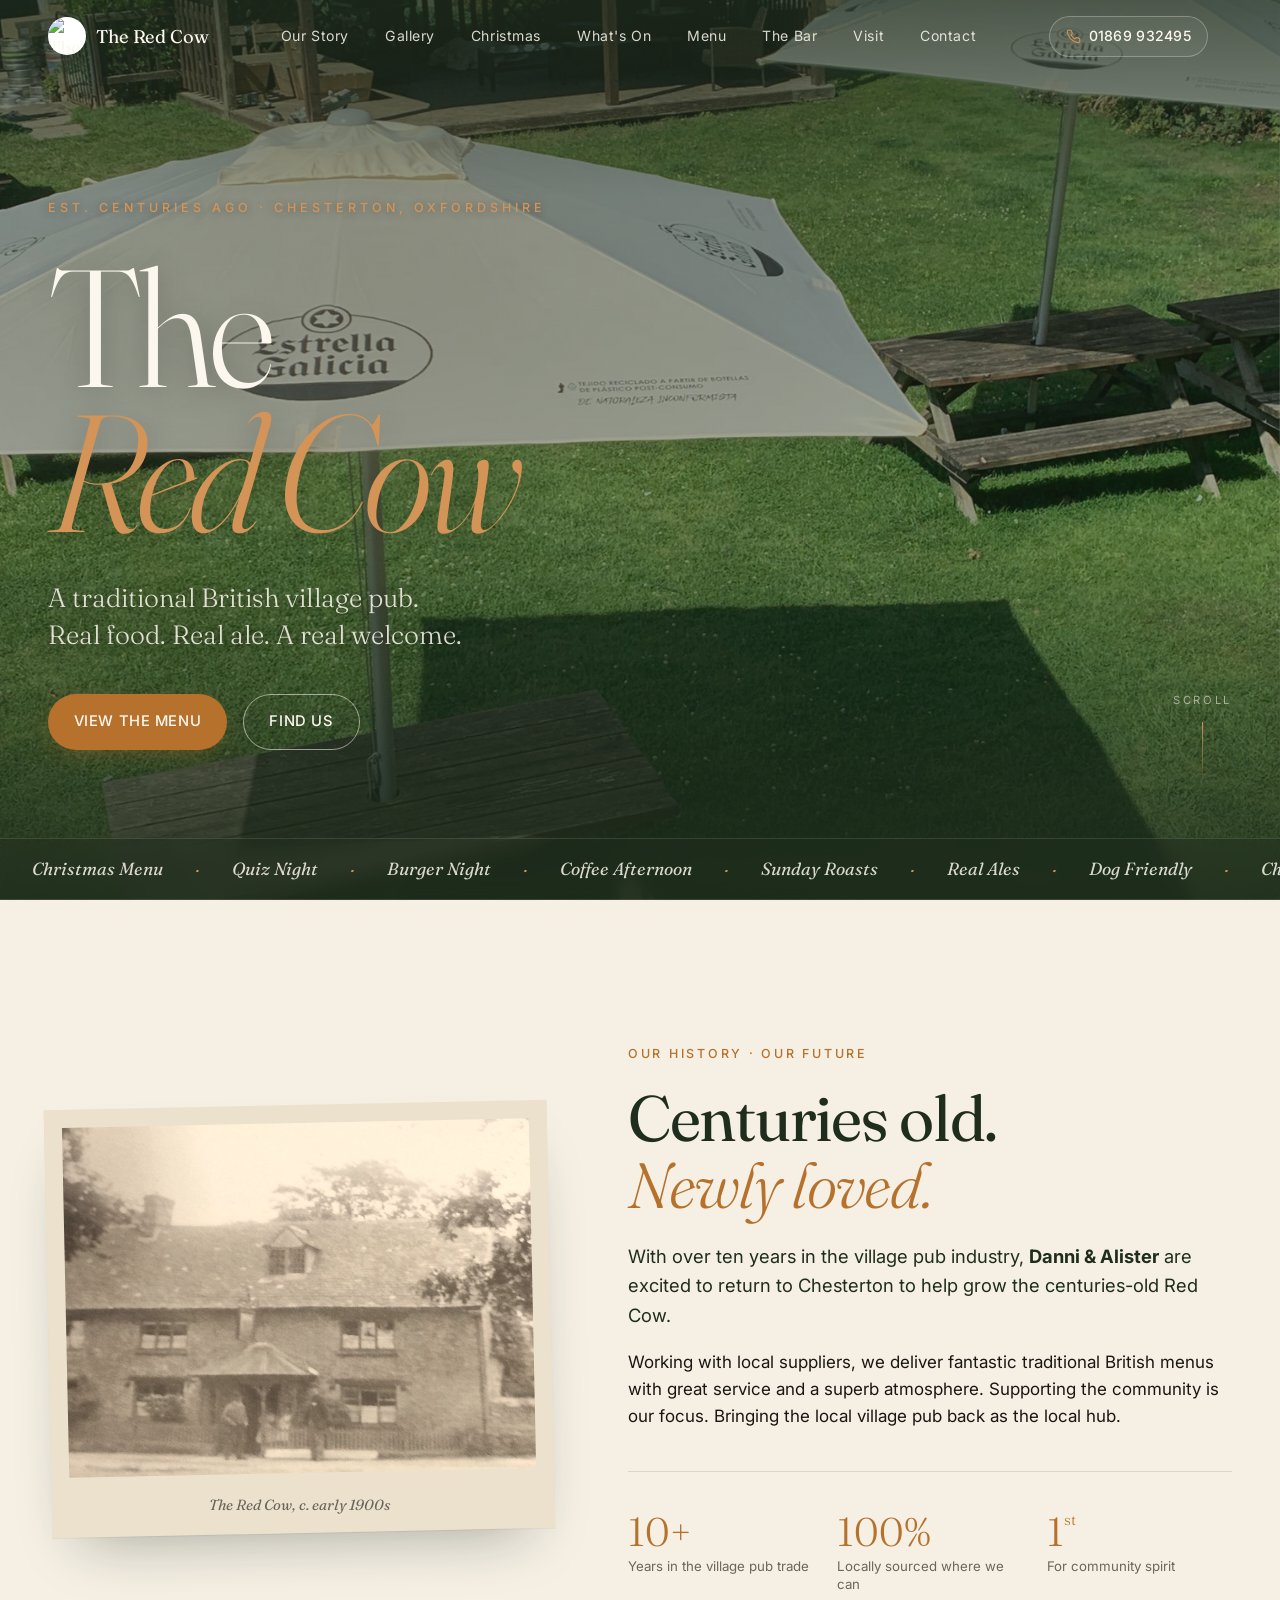
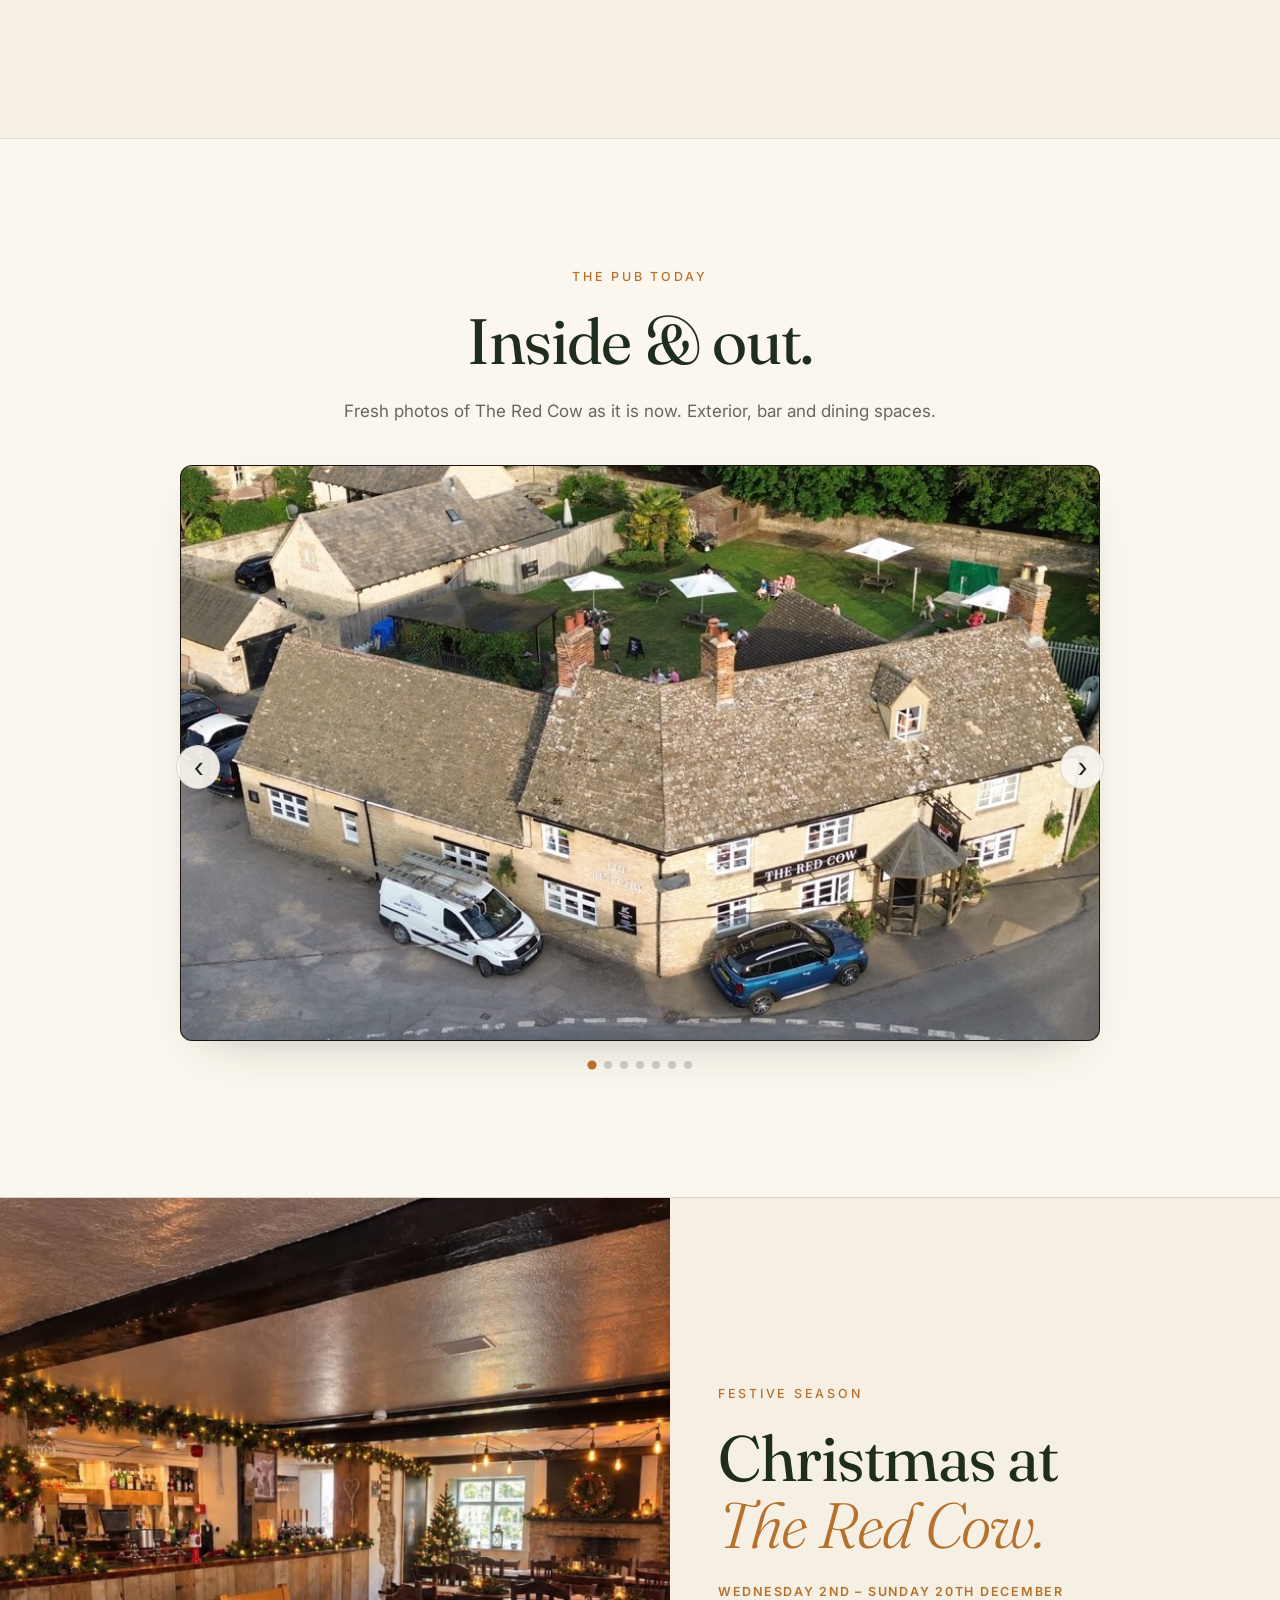
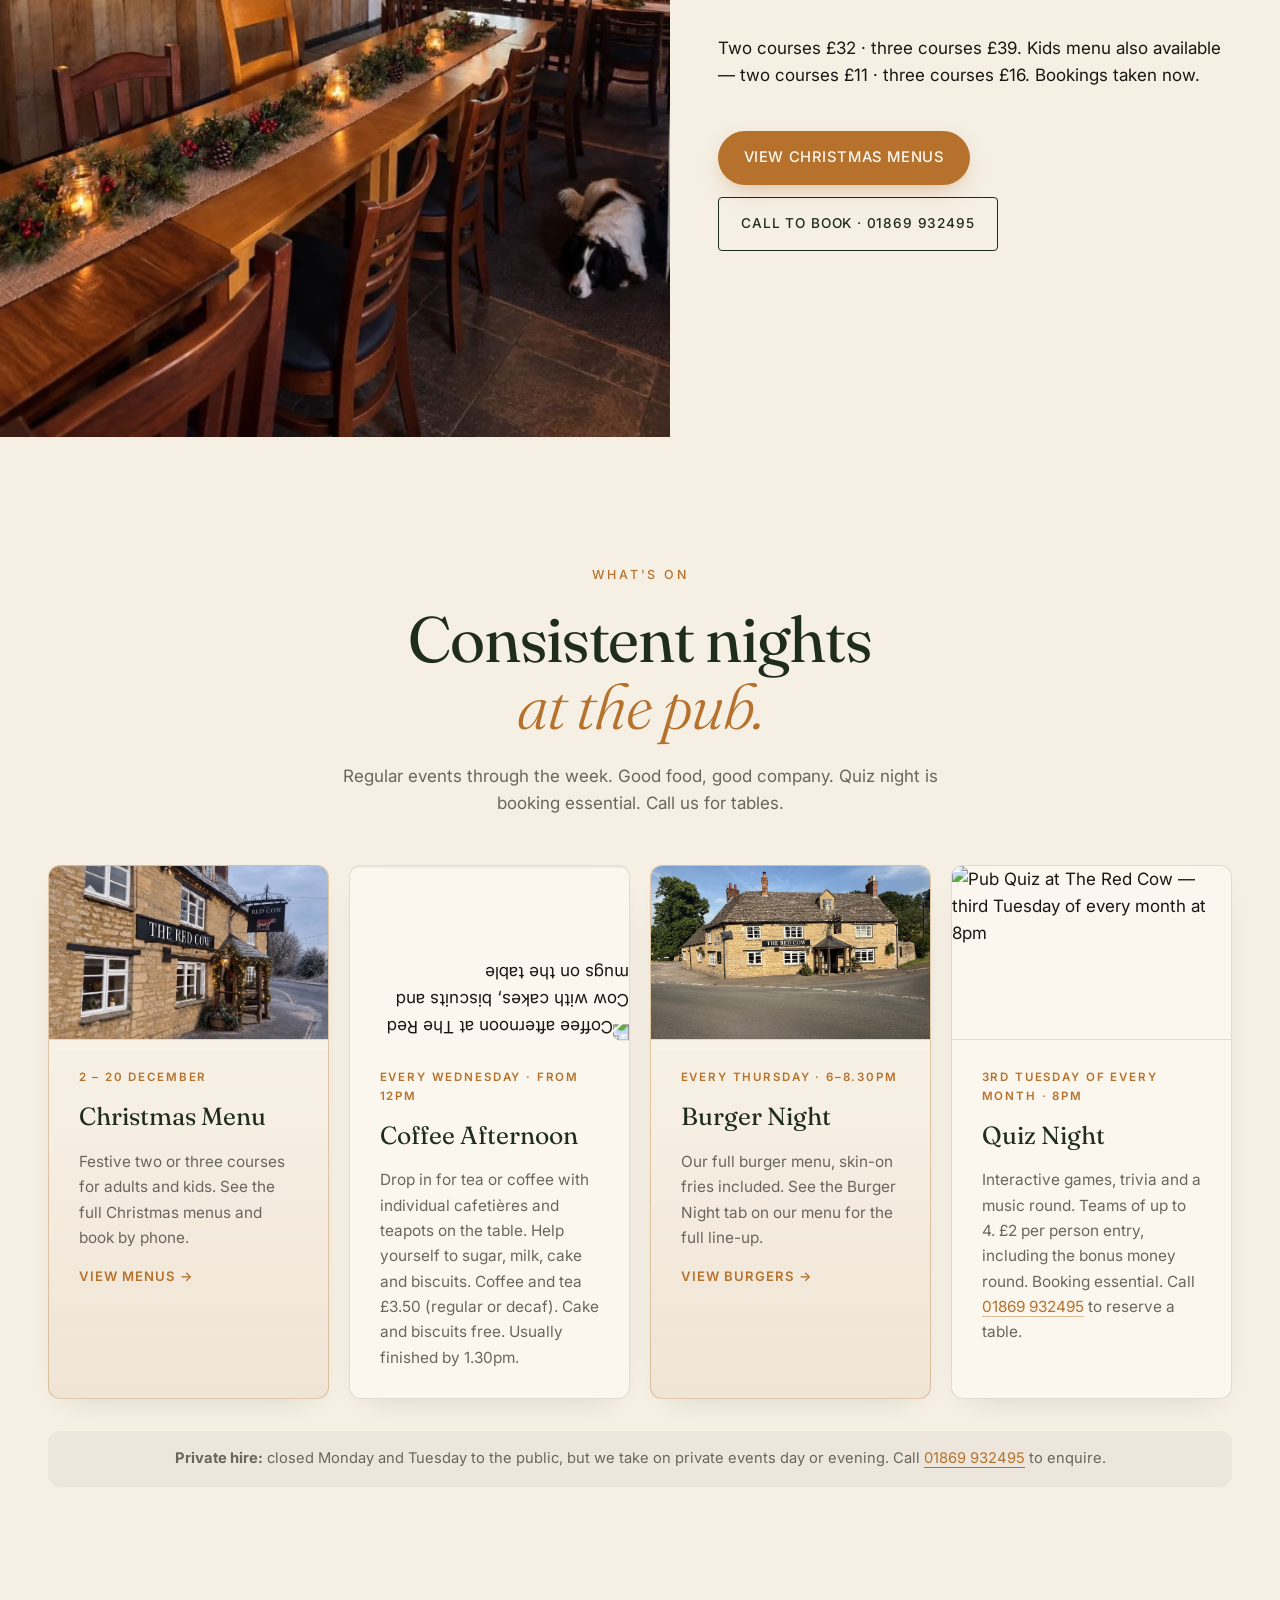
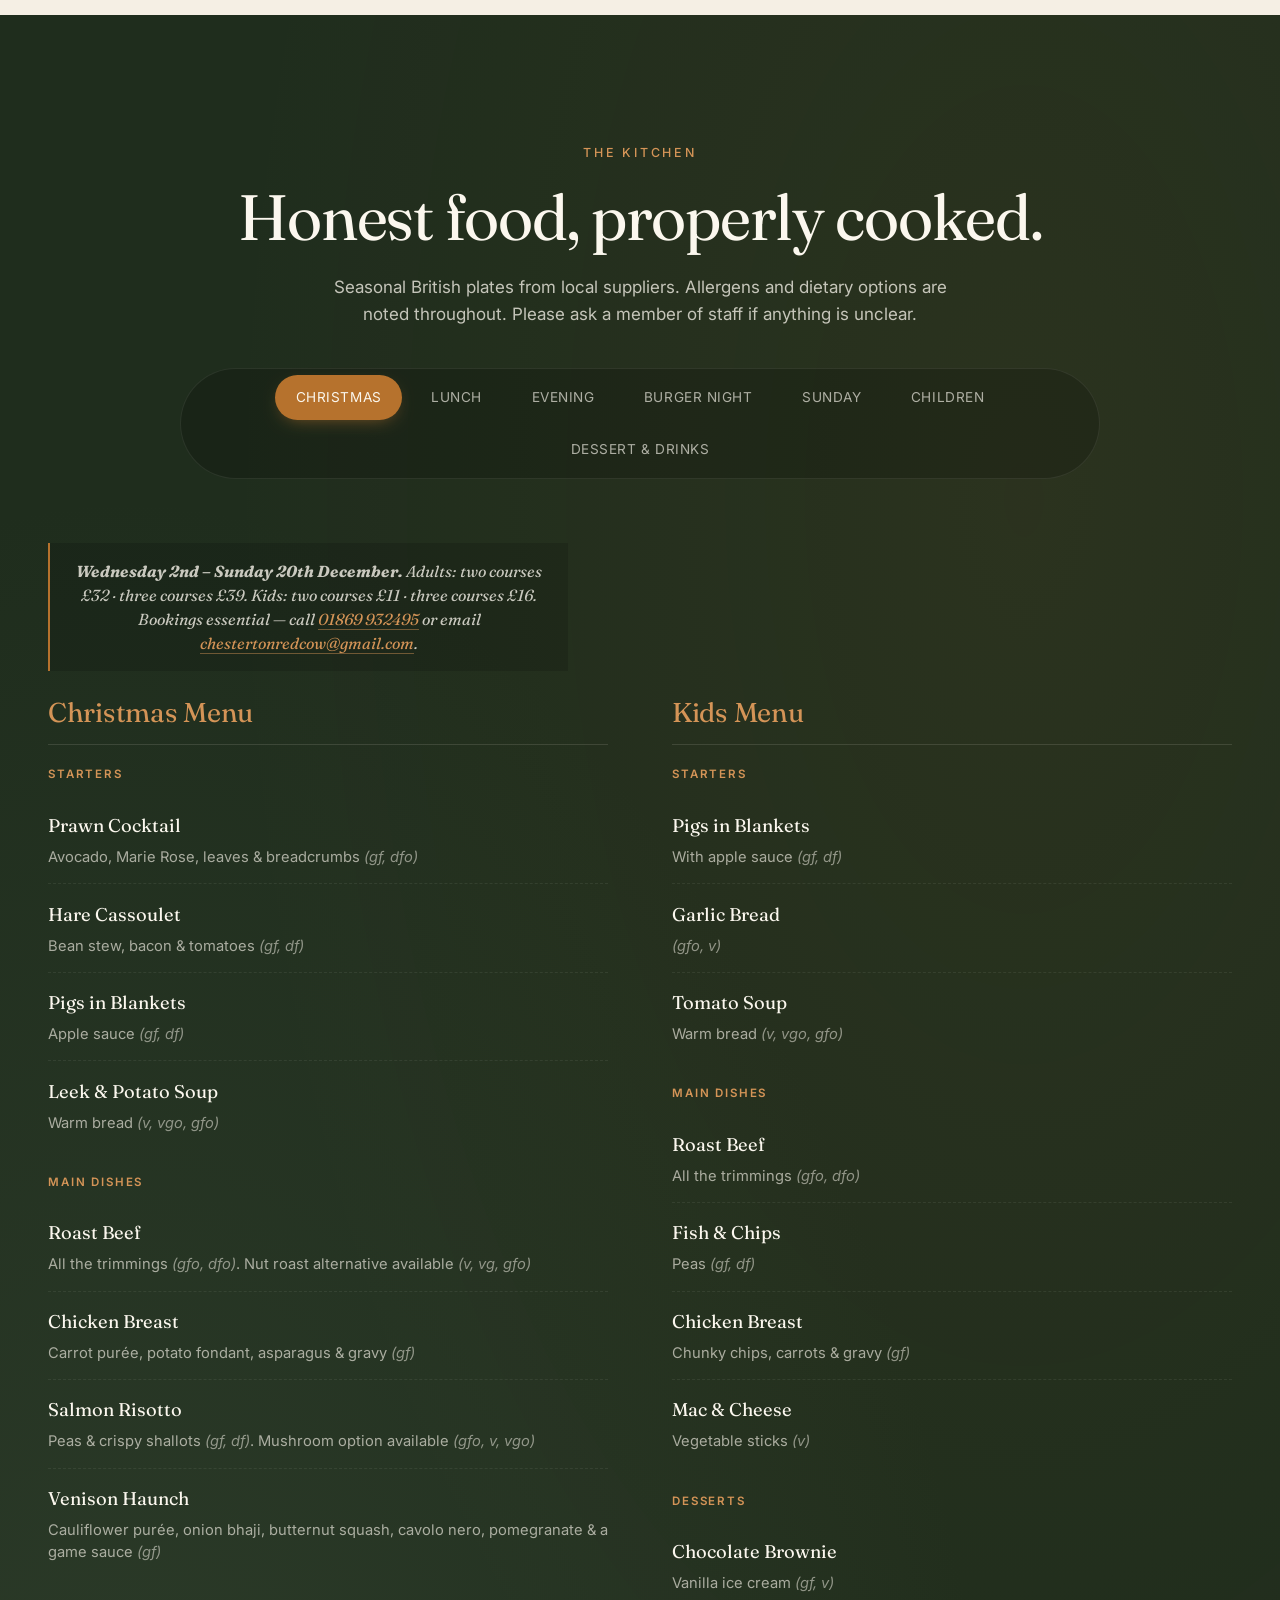
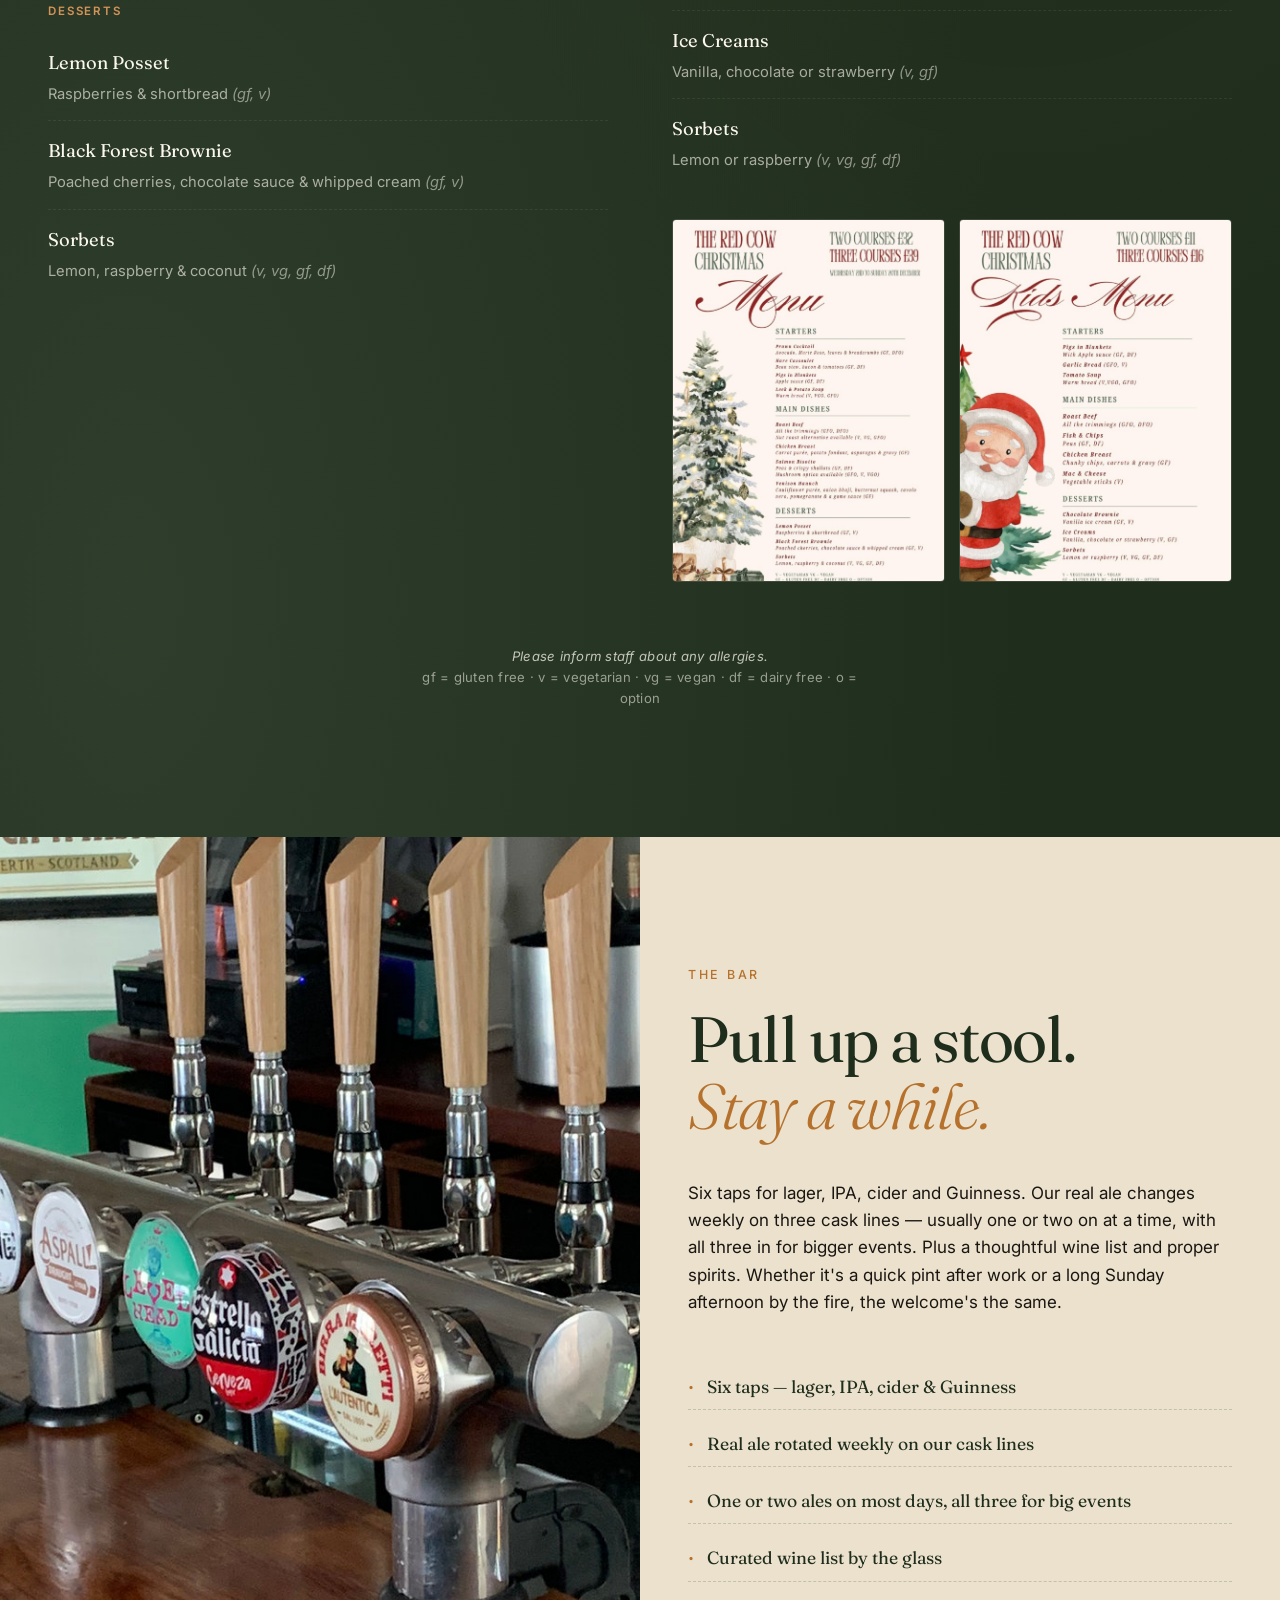
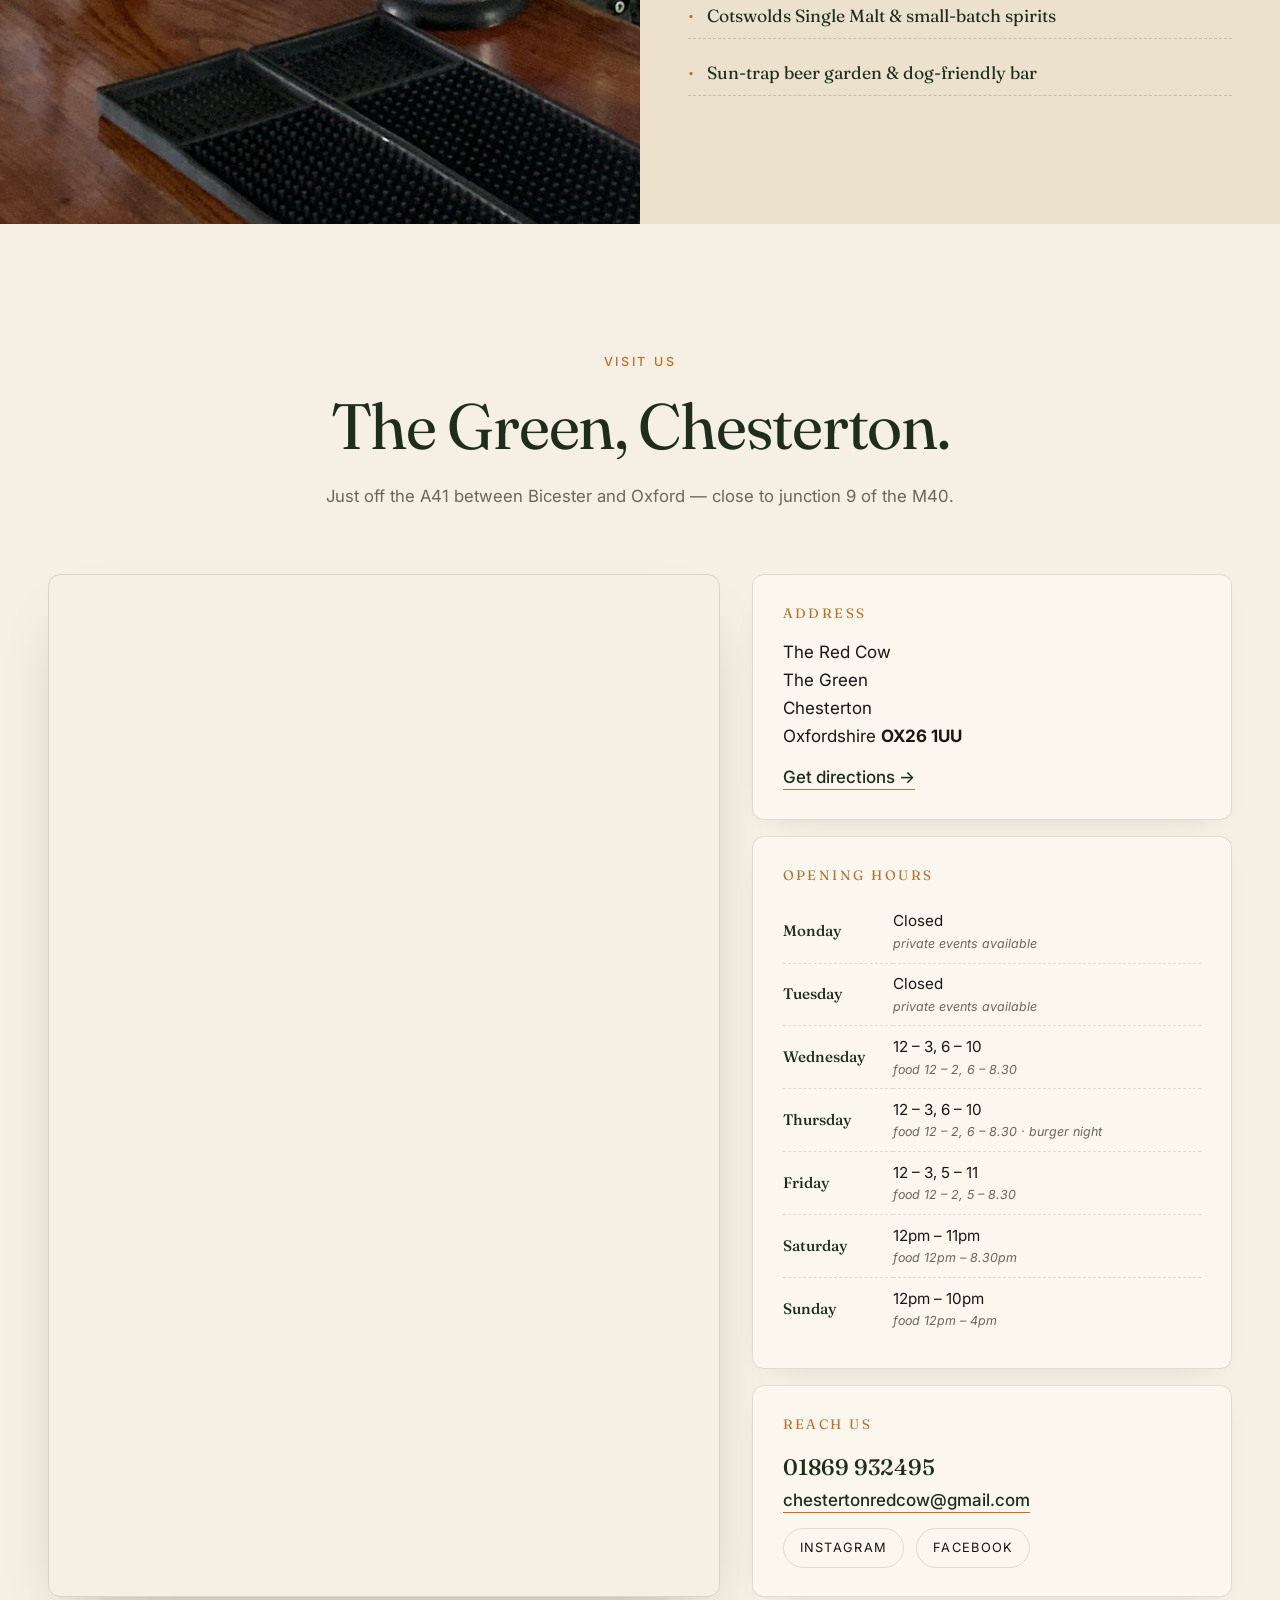
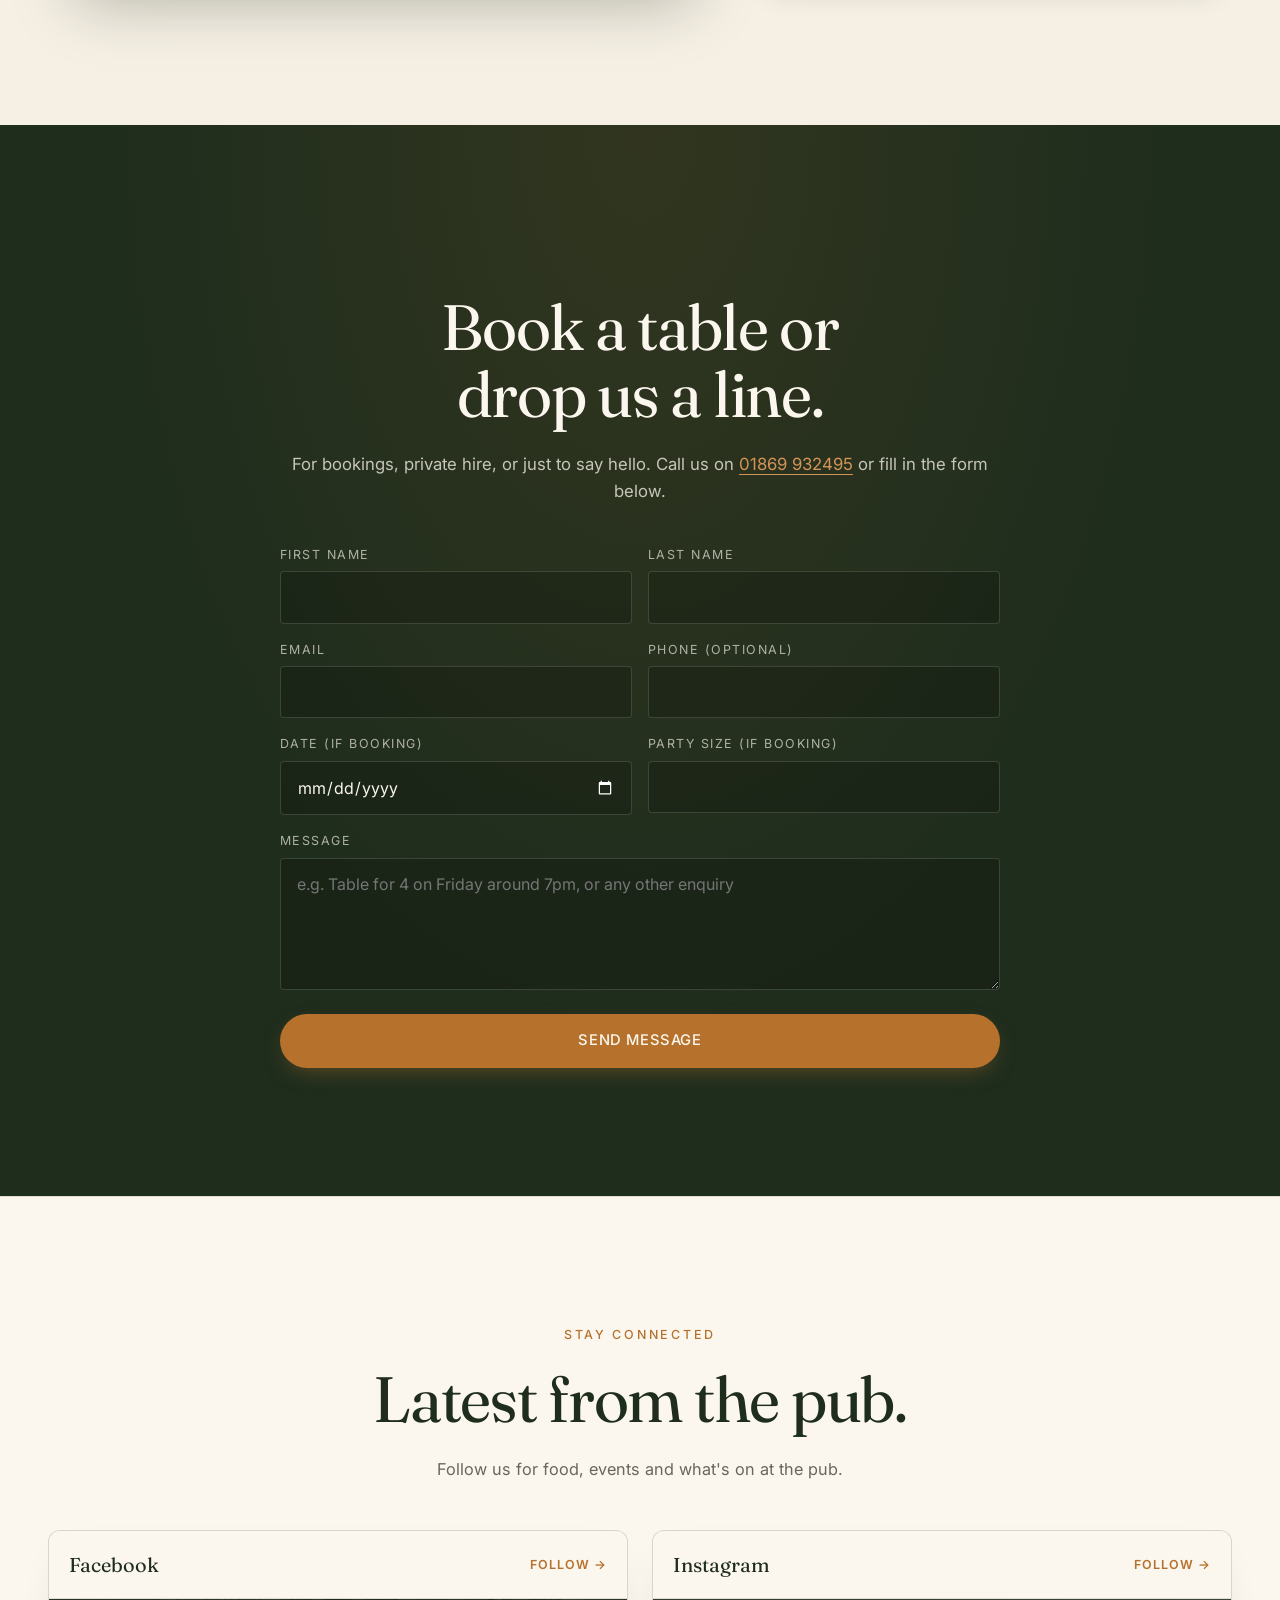
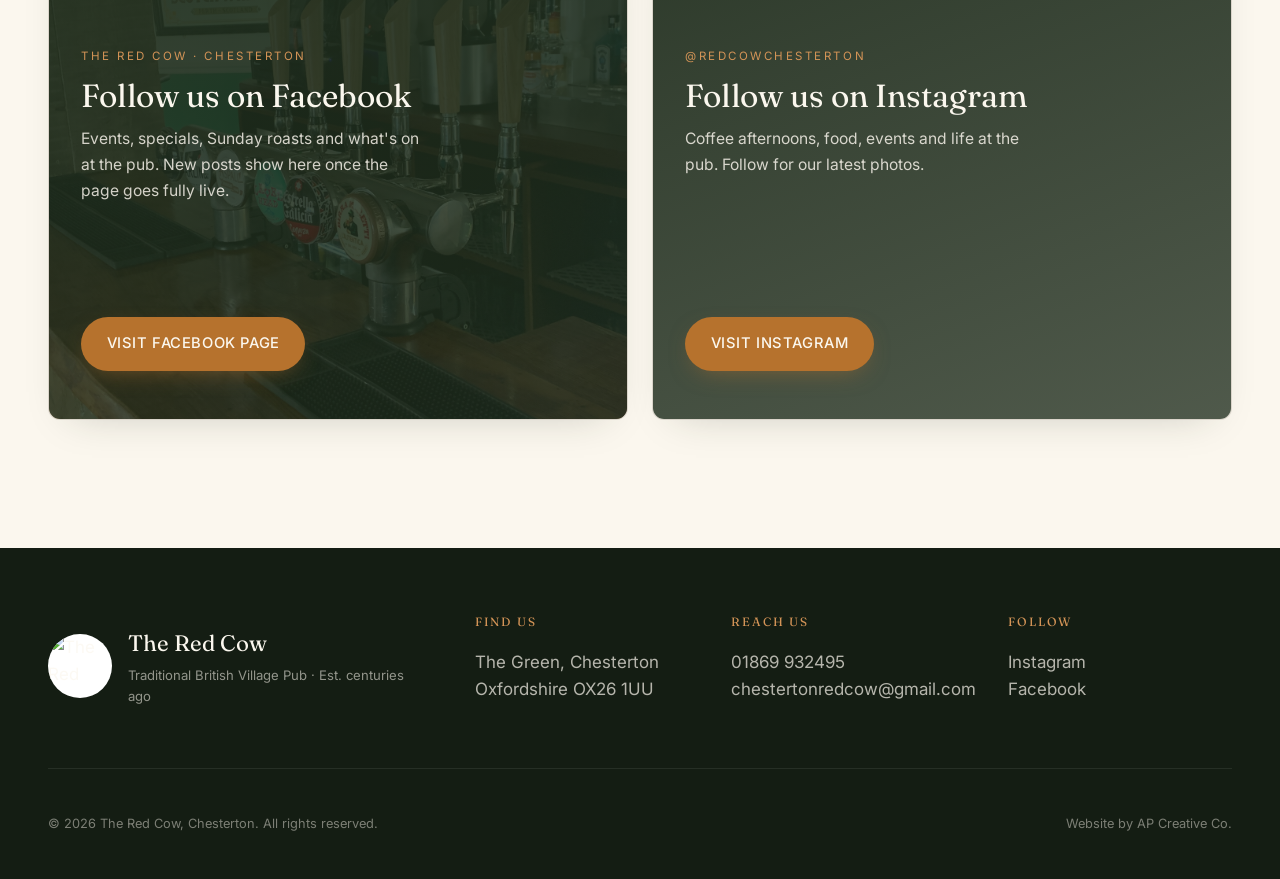
==== commit 7fbc19df: "Add AP Creative Co credit to the footer Co-Authored-By: Claude Opus 5.5 <noreply@anthropic.com>" ====
--- a/index.html
+++ b/index.html
@@ -808,7 +808,7 @@
     </div>
     <div class="foot__bottom">
       <p>© <span id="year"></span> The Red Cow, Chesterton. All rights reserved.</p>
-      <p>Designed with care.</p>
+      <p>Website by <a href="https://apcreativeco.co.uk/" target="_blank" rel="noopener">AP Creative Co</a>.</p>
     </div>
   </footer>
 
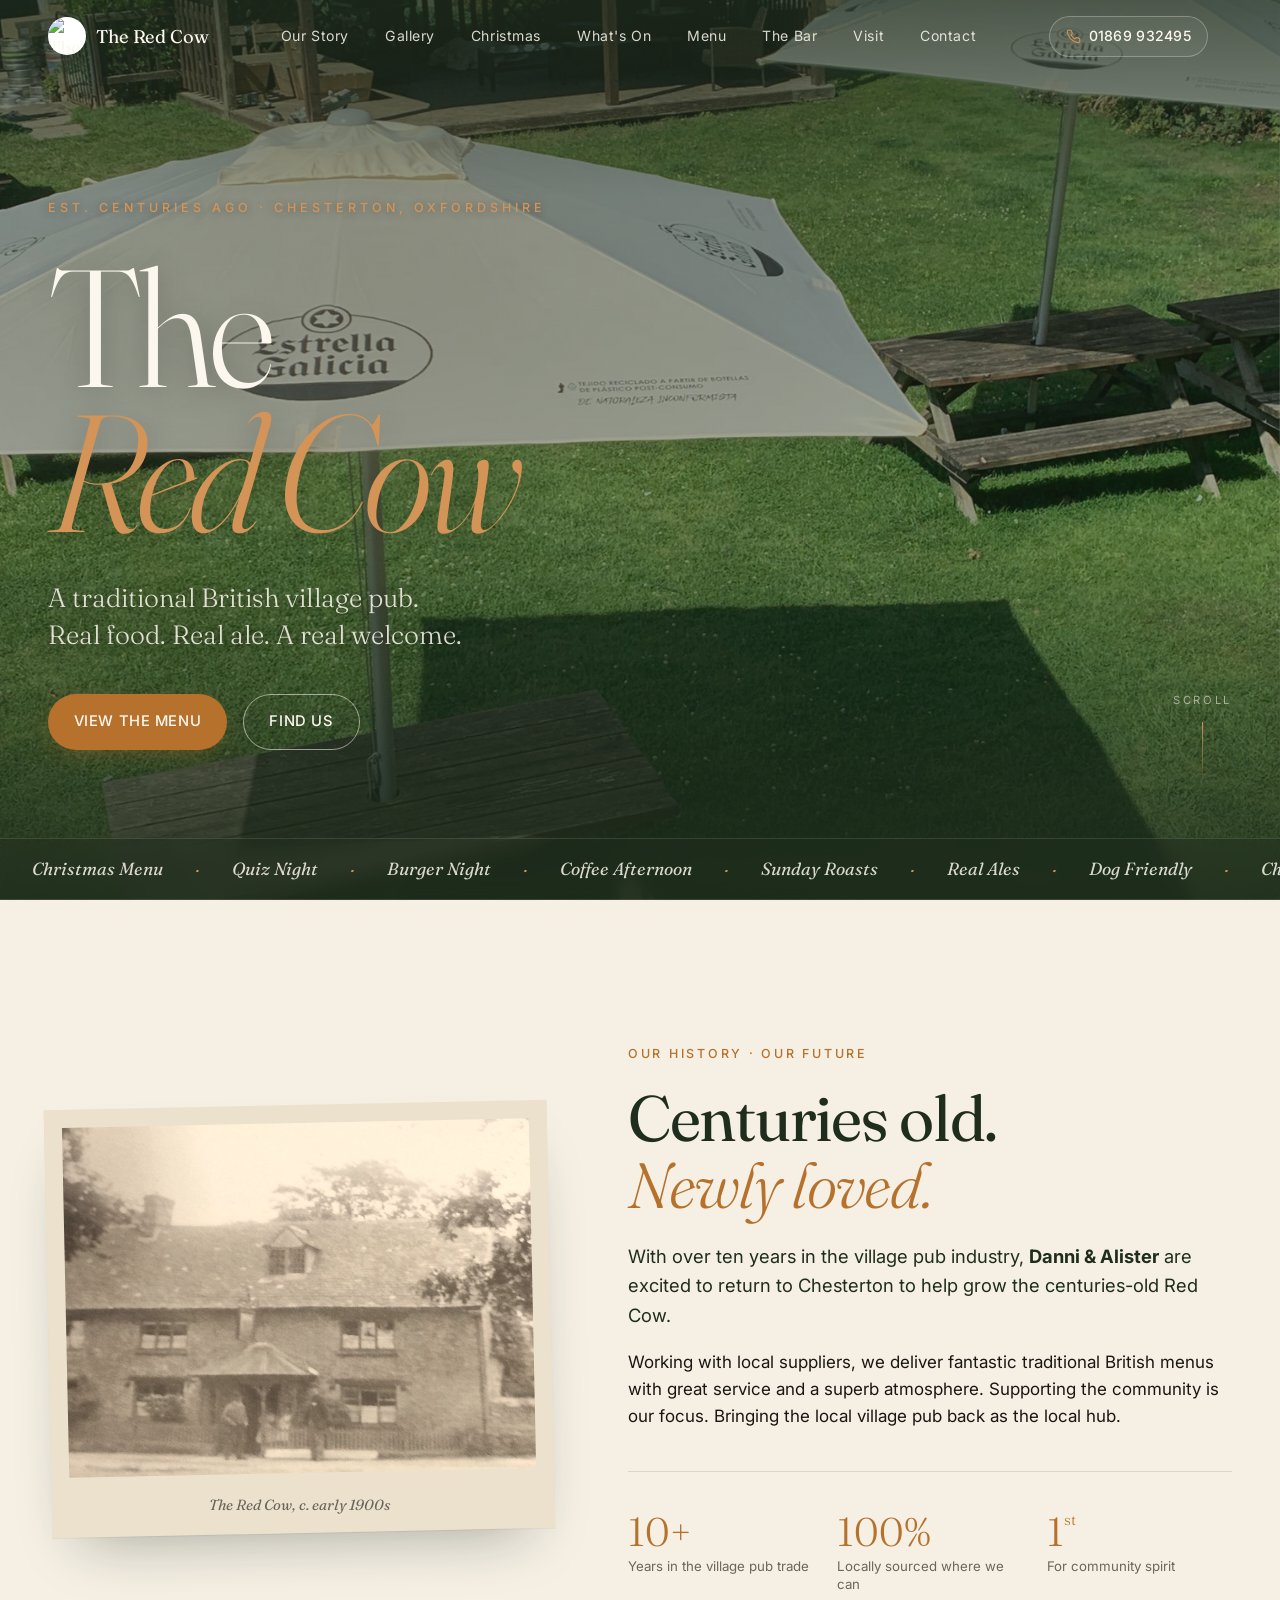
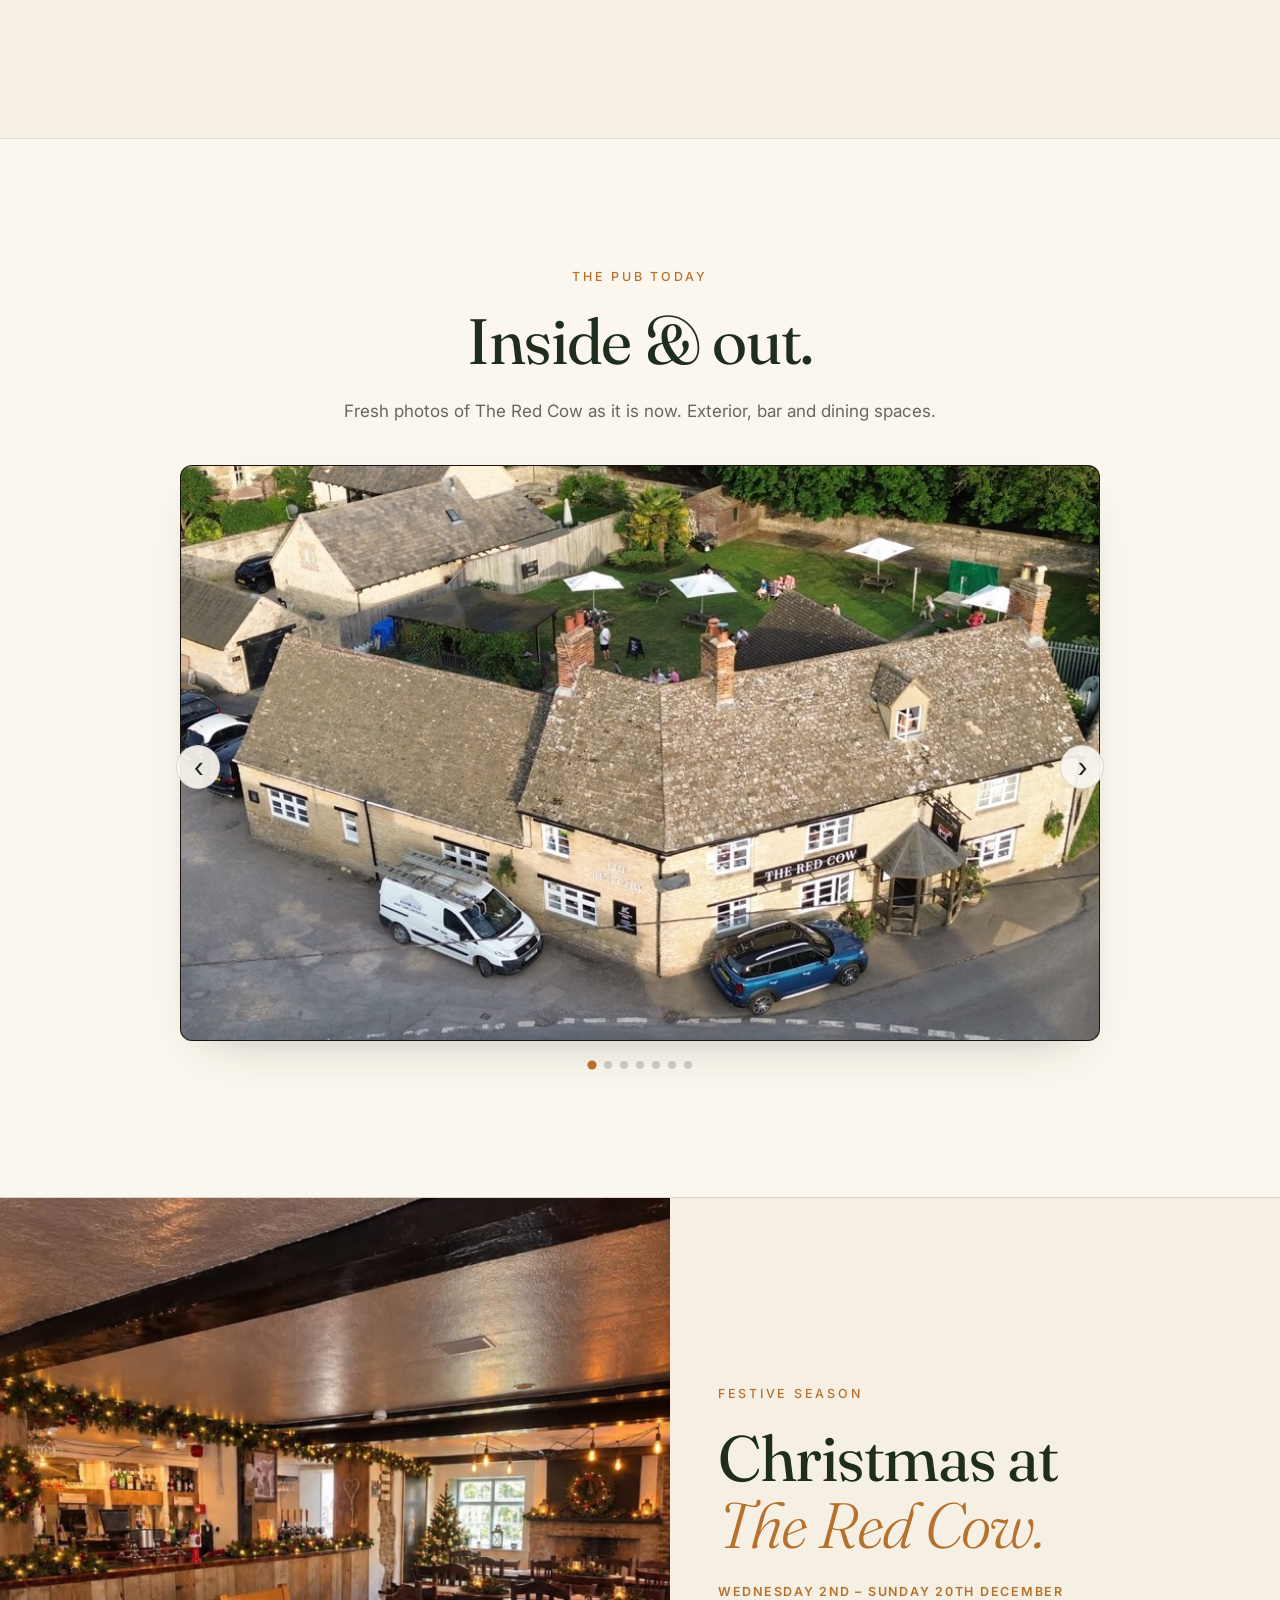
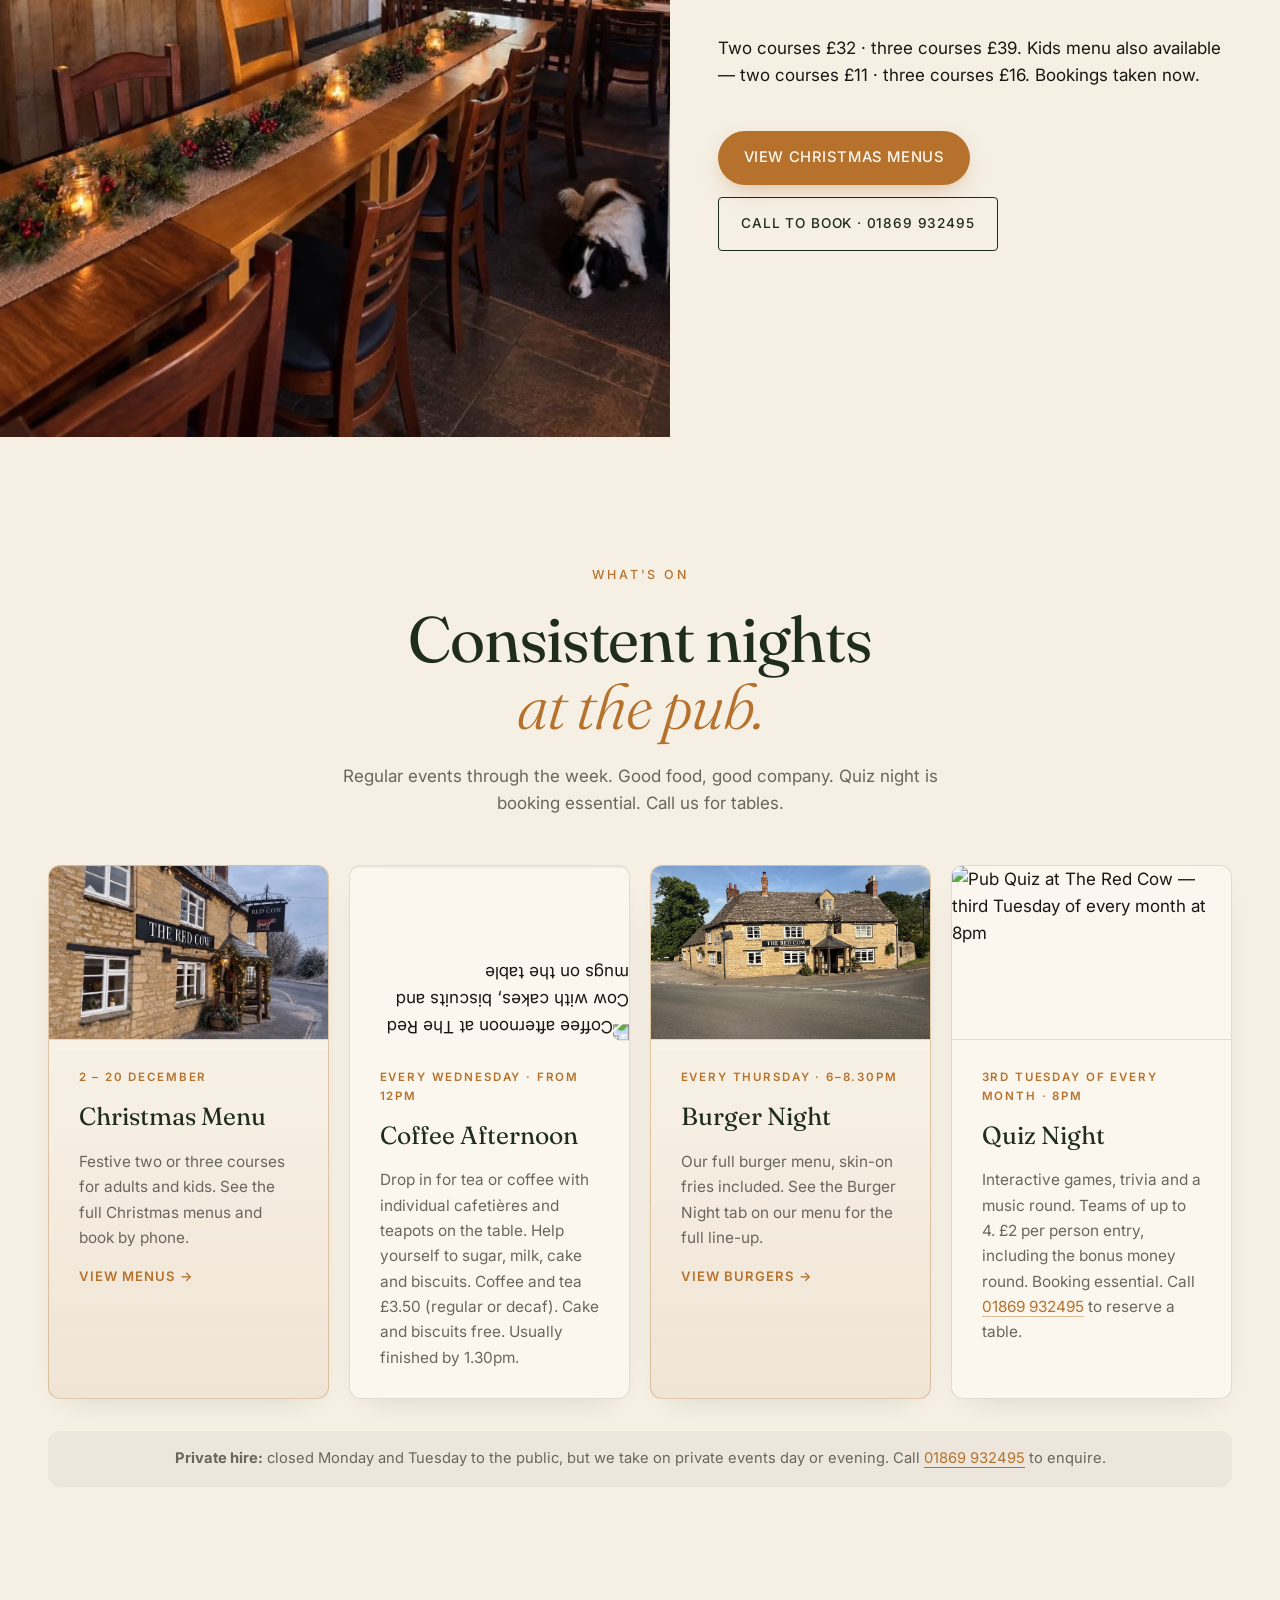
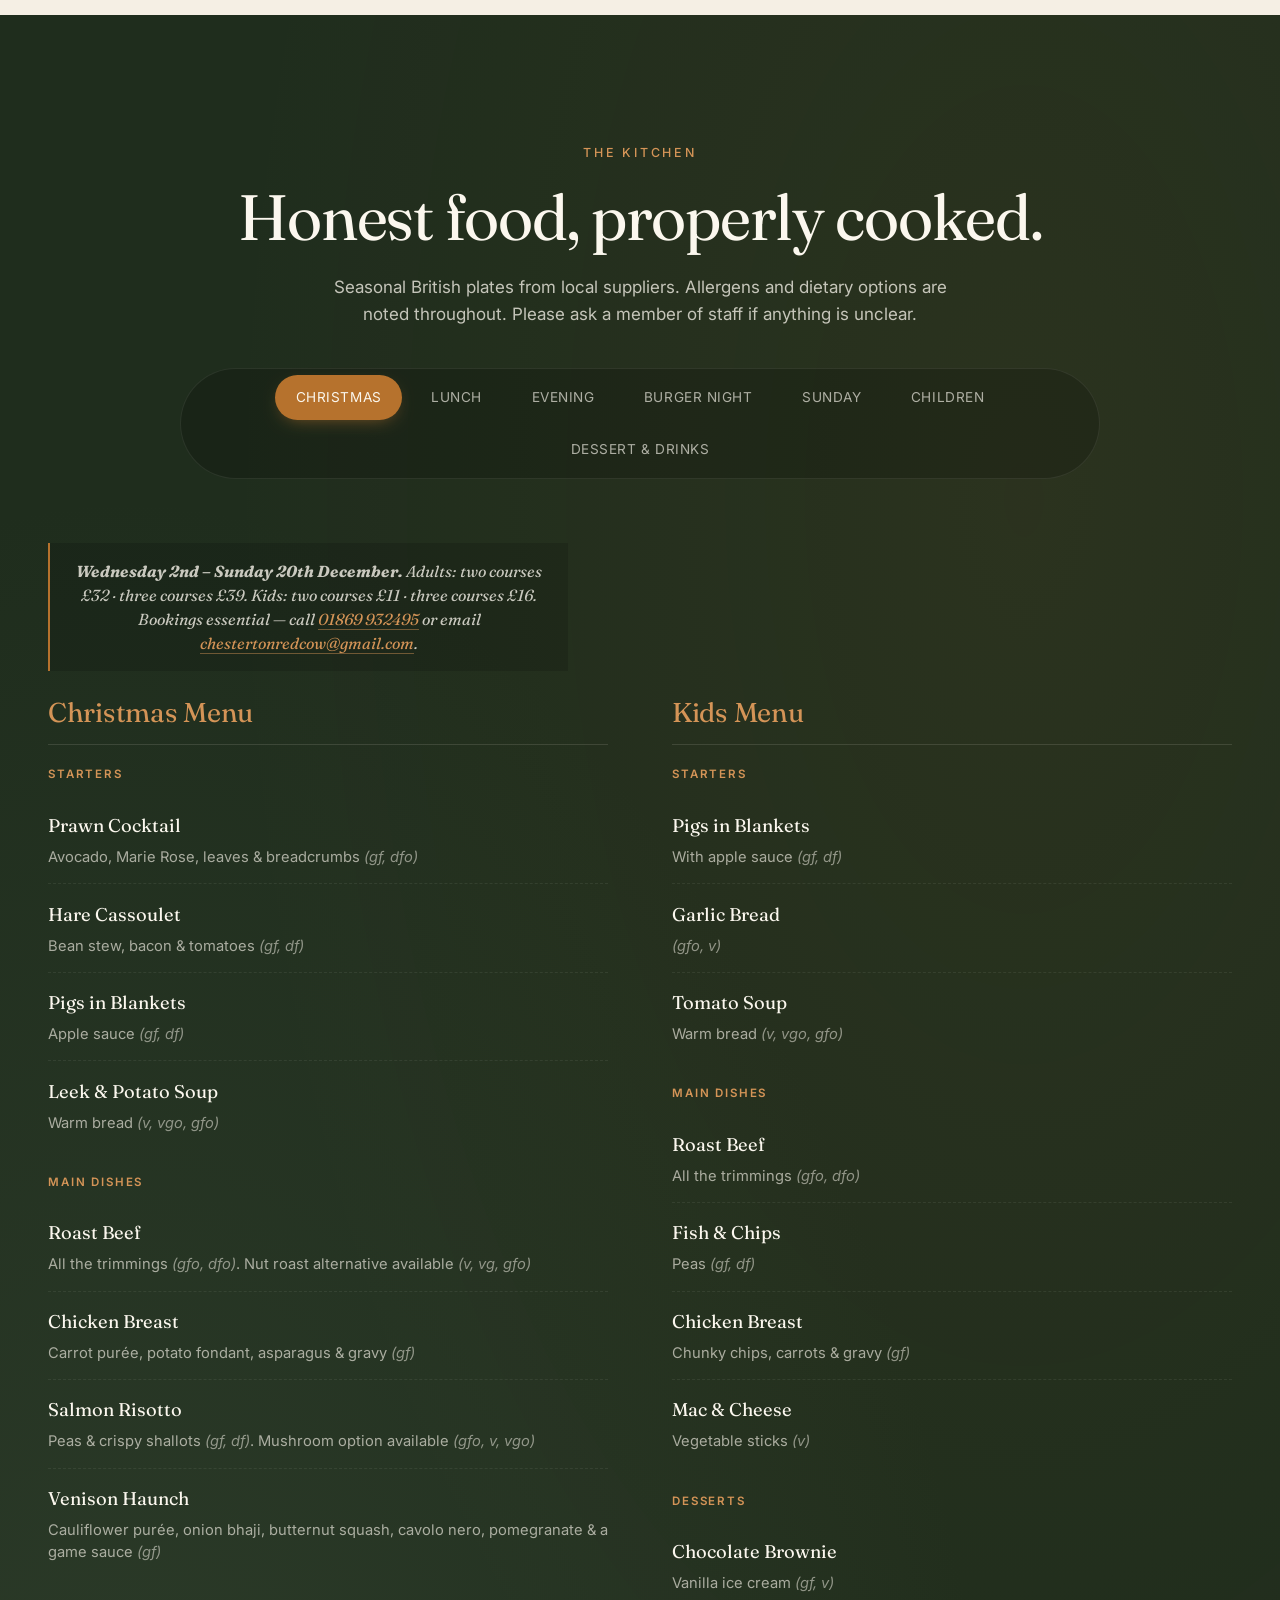
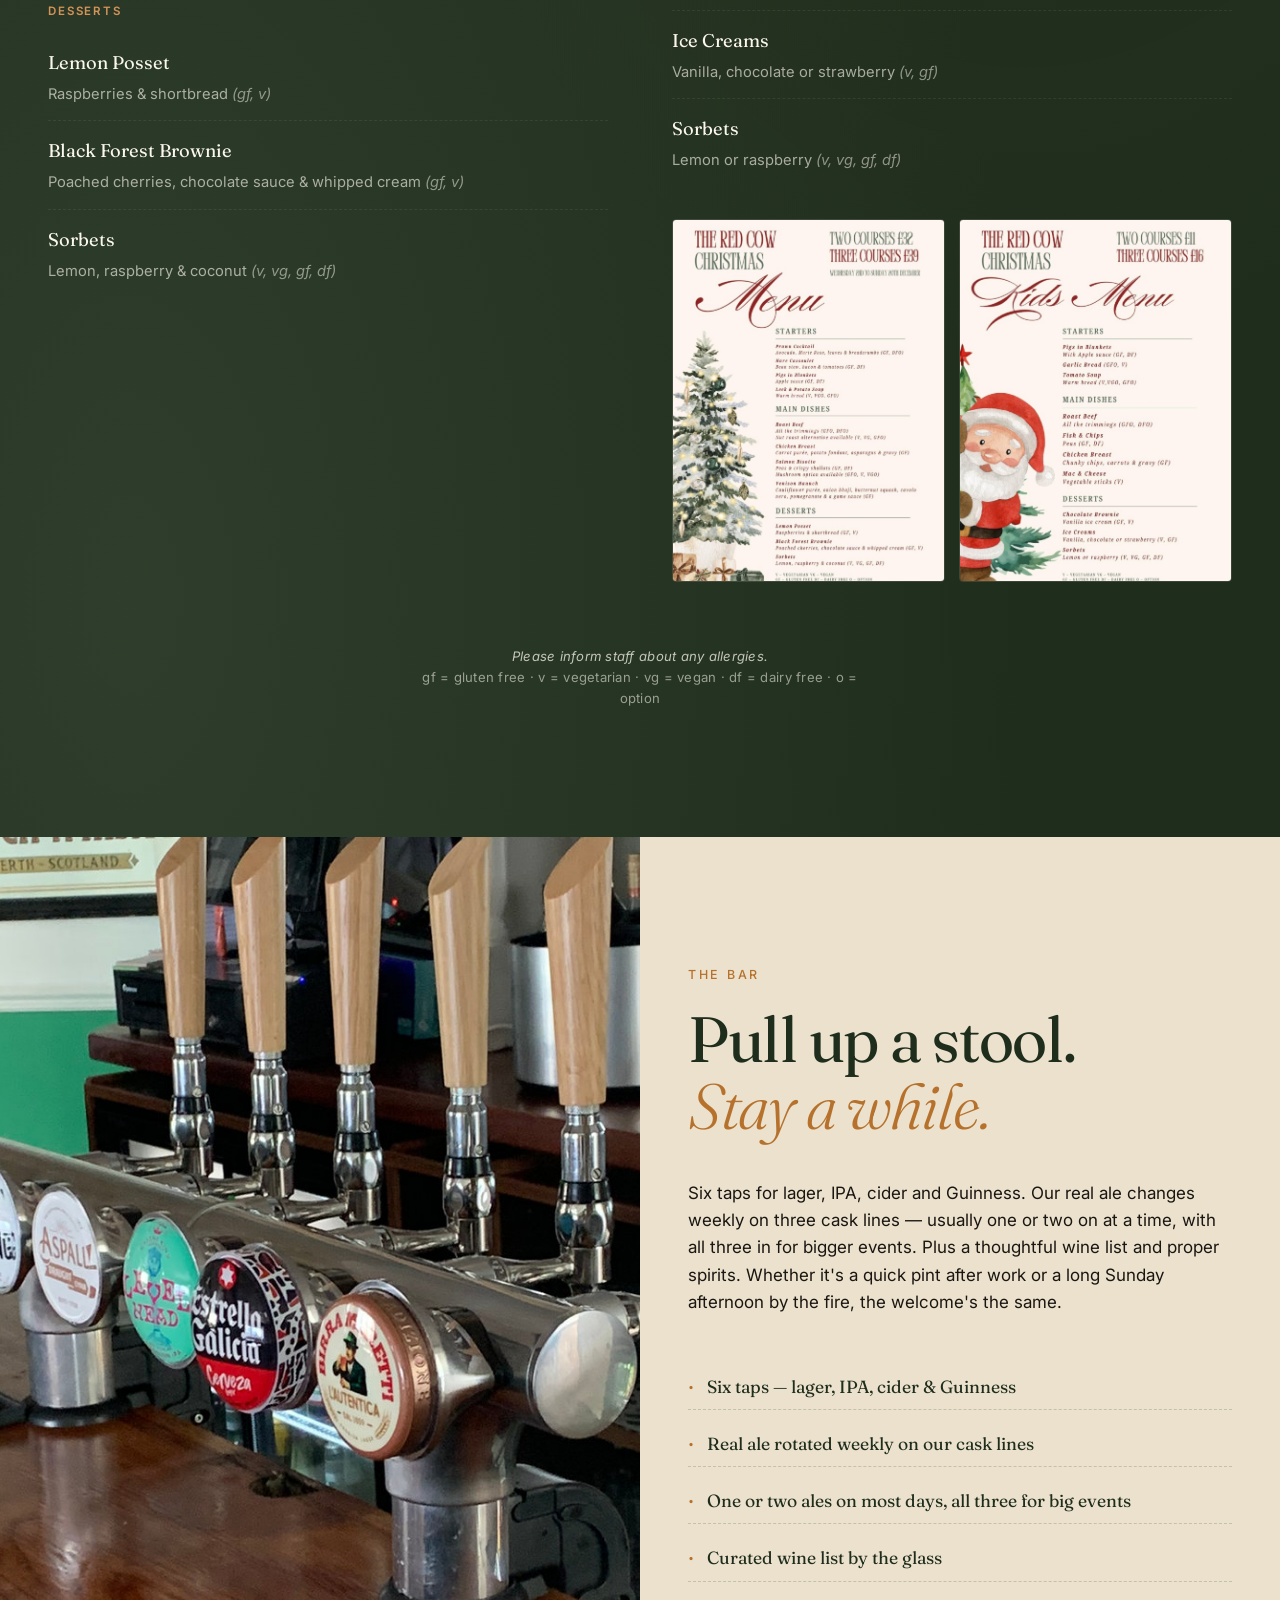
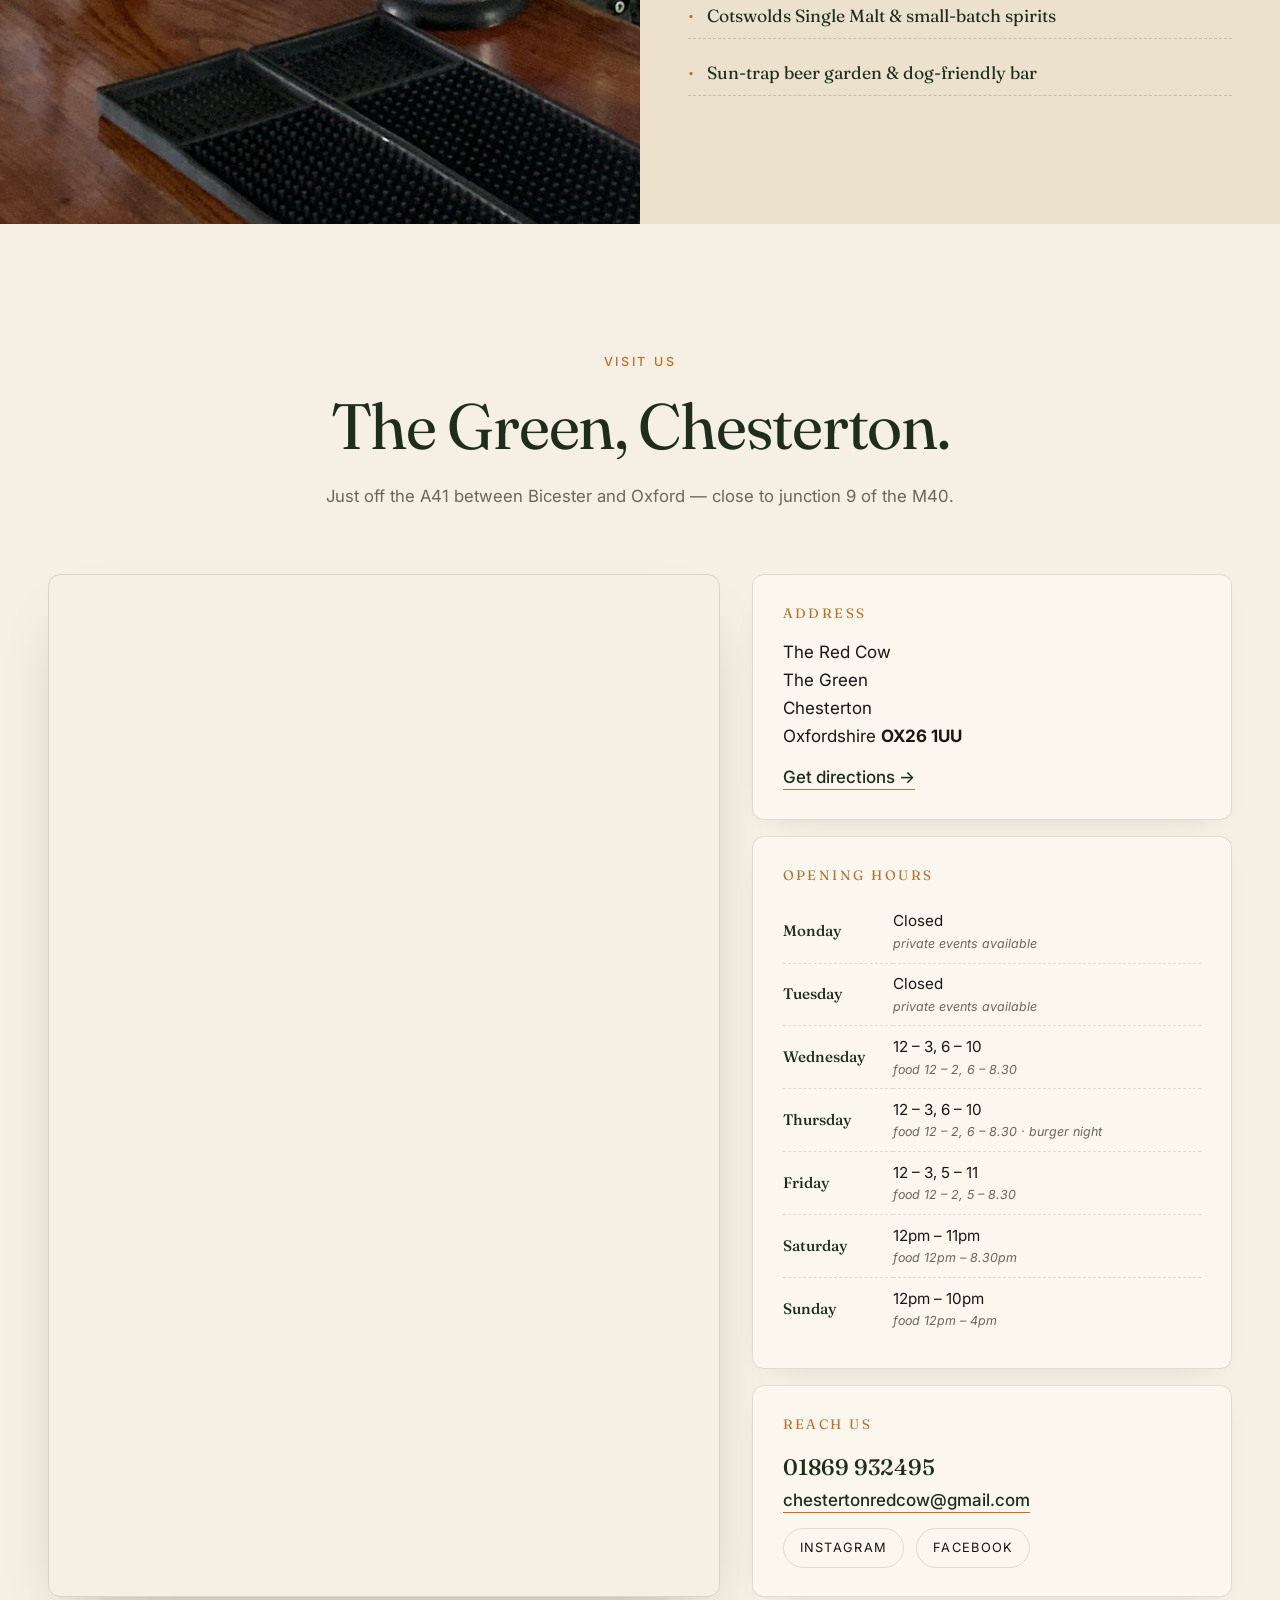
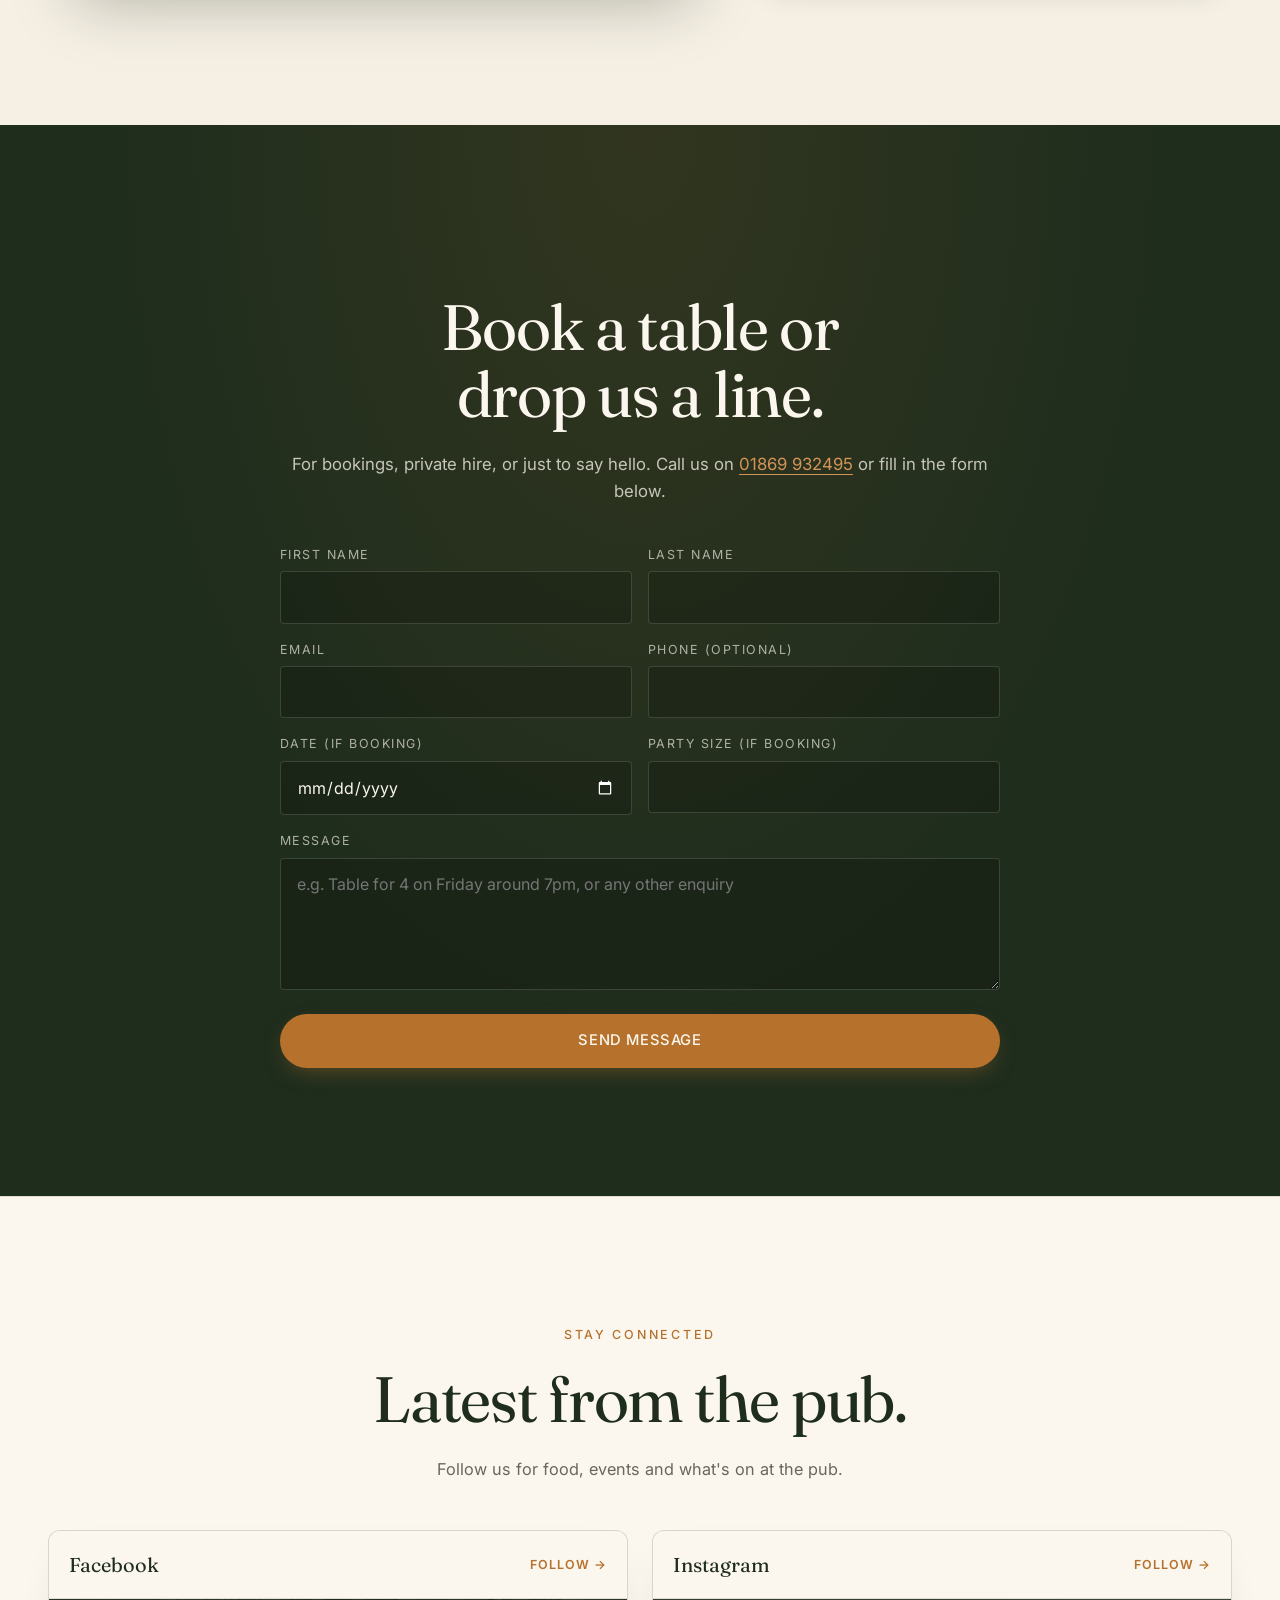
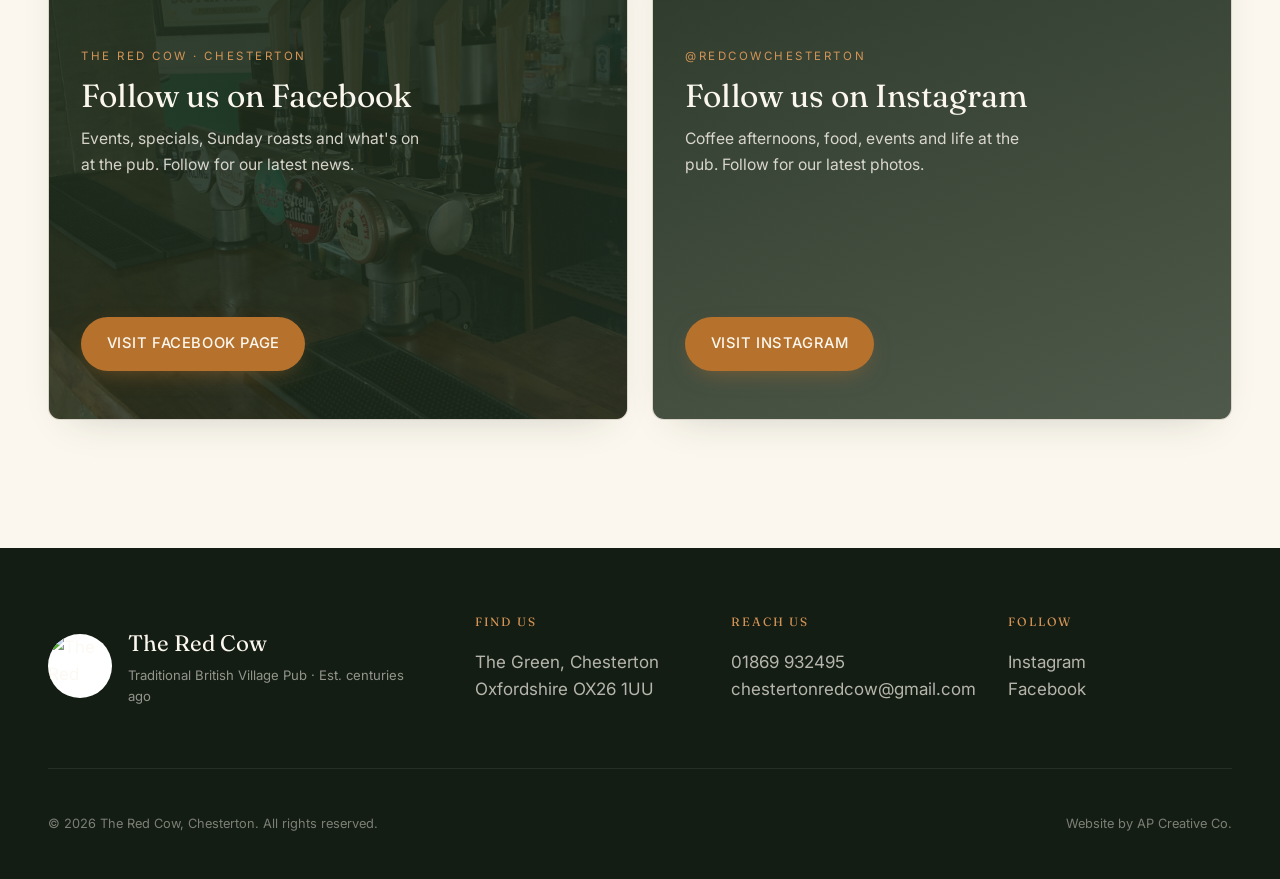
==== commit 851ff1a8: "Remove leftover go-live wording from the Facebook card Co-Authored-By: Claude Opus 5.5 <noreply@anth" ====
--- a/index.html
+++ b/index.html
@@ -738,7 +738,7 @@
             <p class="social__card-kicker">The Red Cow · Chesterton</p>
             <p class="social__card-title">Follow us on Facebook</p>
             <p class="social__card-text">
-              Events, specials, Sunday roasts and what's on at the pub. New posts show here once the page goes fully live.
+              Events, specials, Sunday roasts and what's on at the pub. Follow for our latest news.
             </p>
             <a
               href="https://www.facebook.com/people/The-RED-COW/61564161263680/"
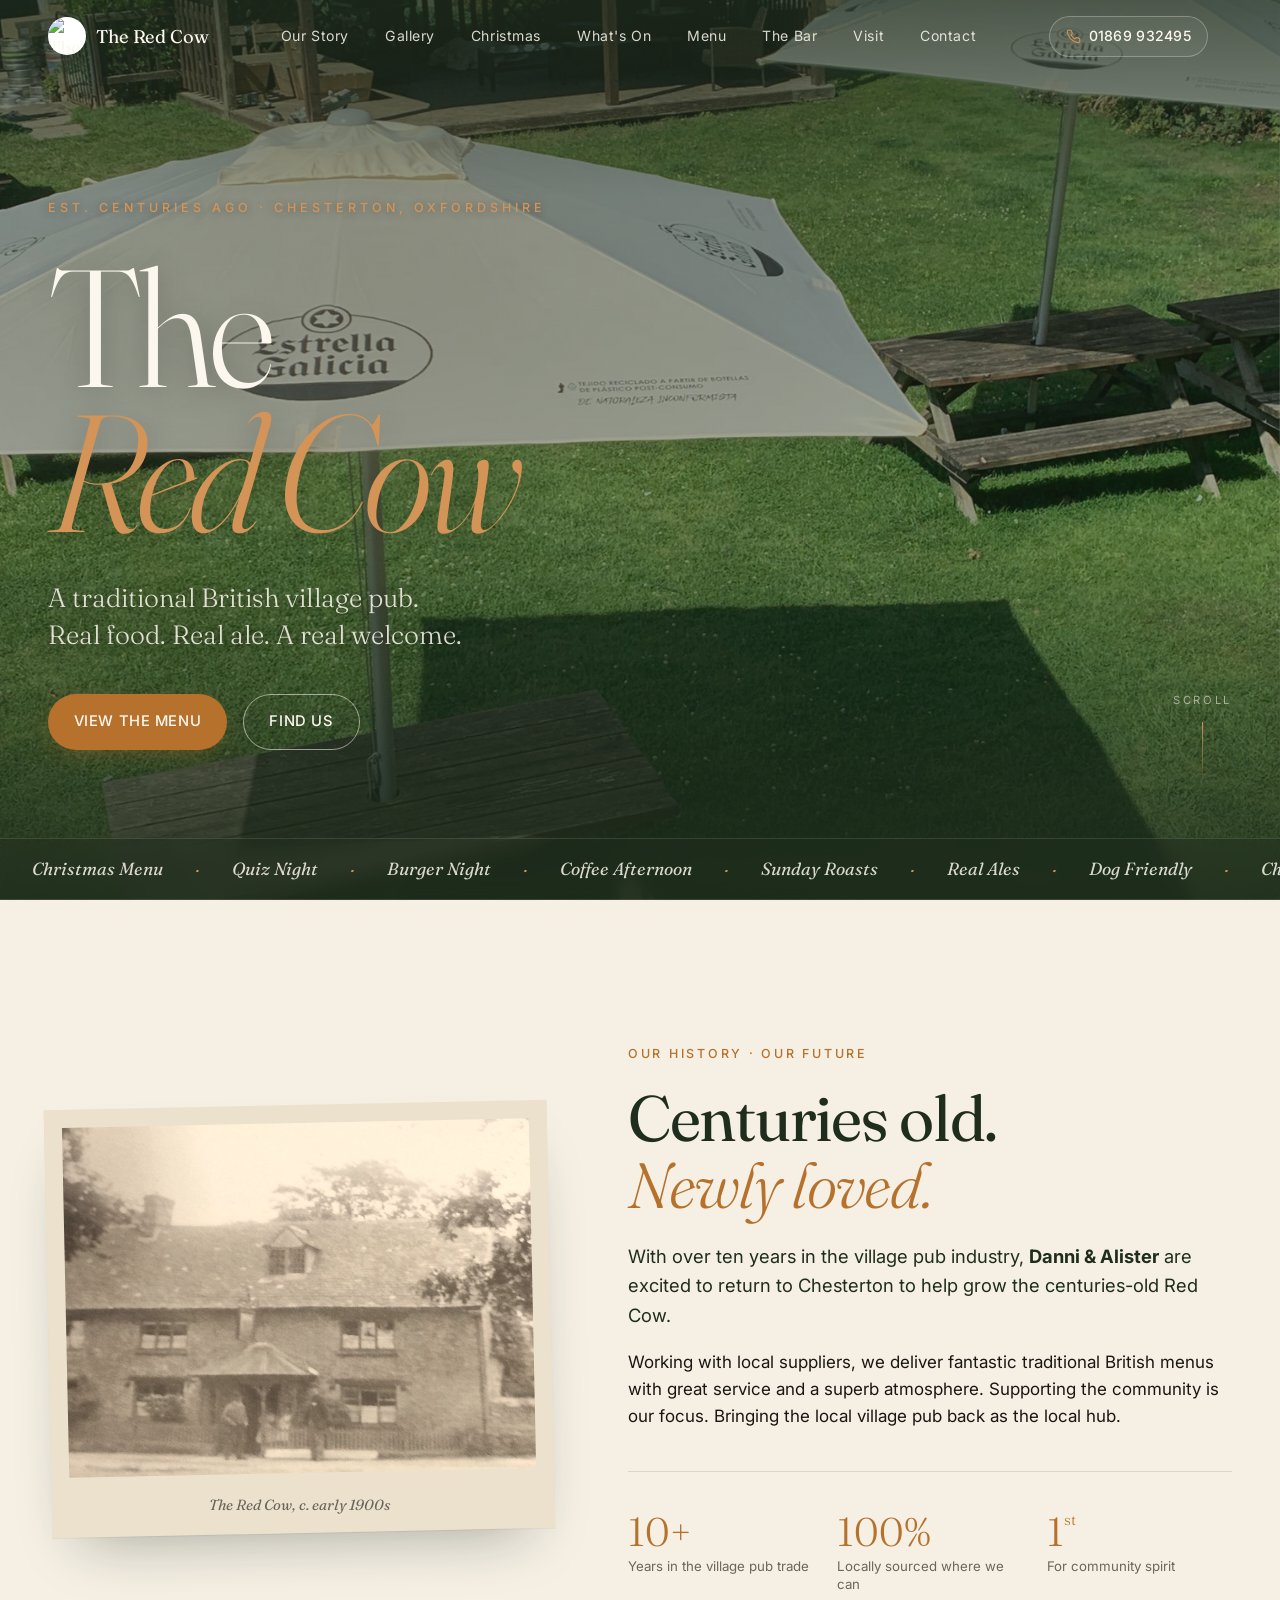
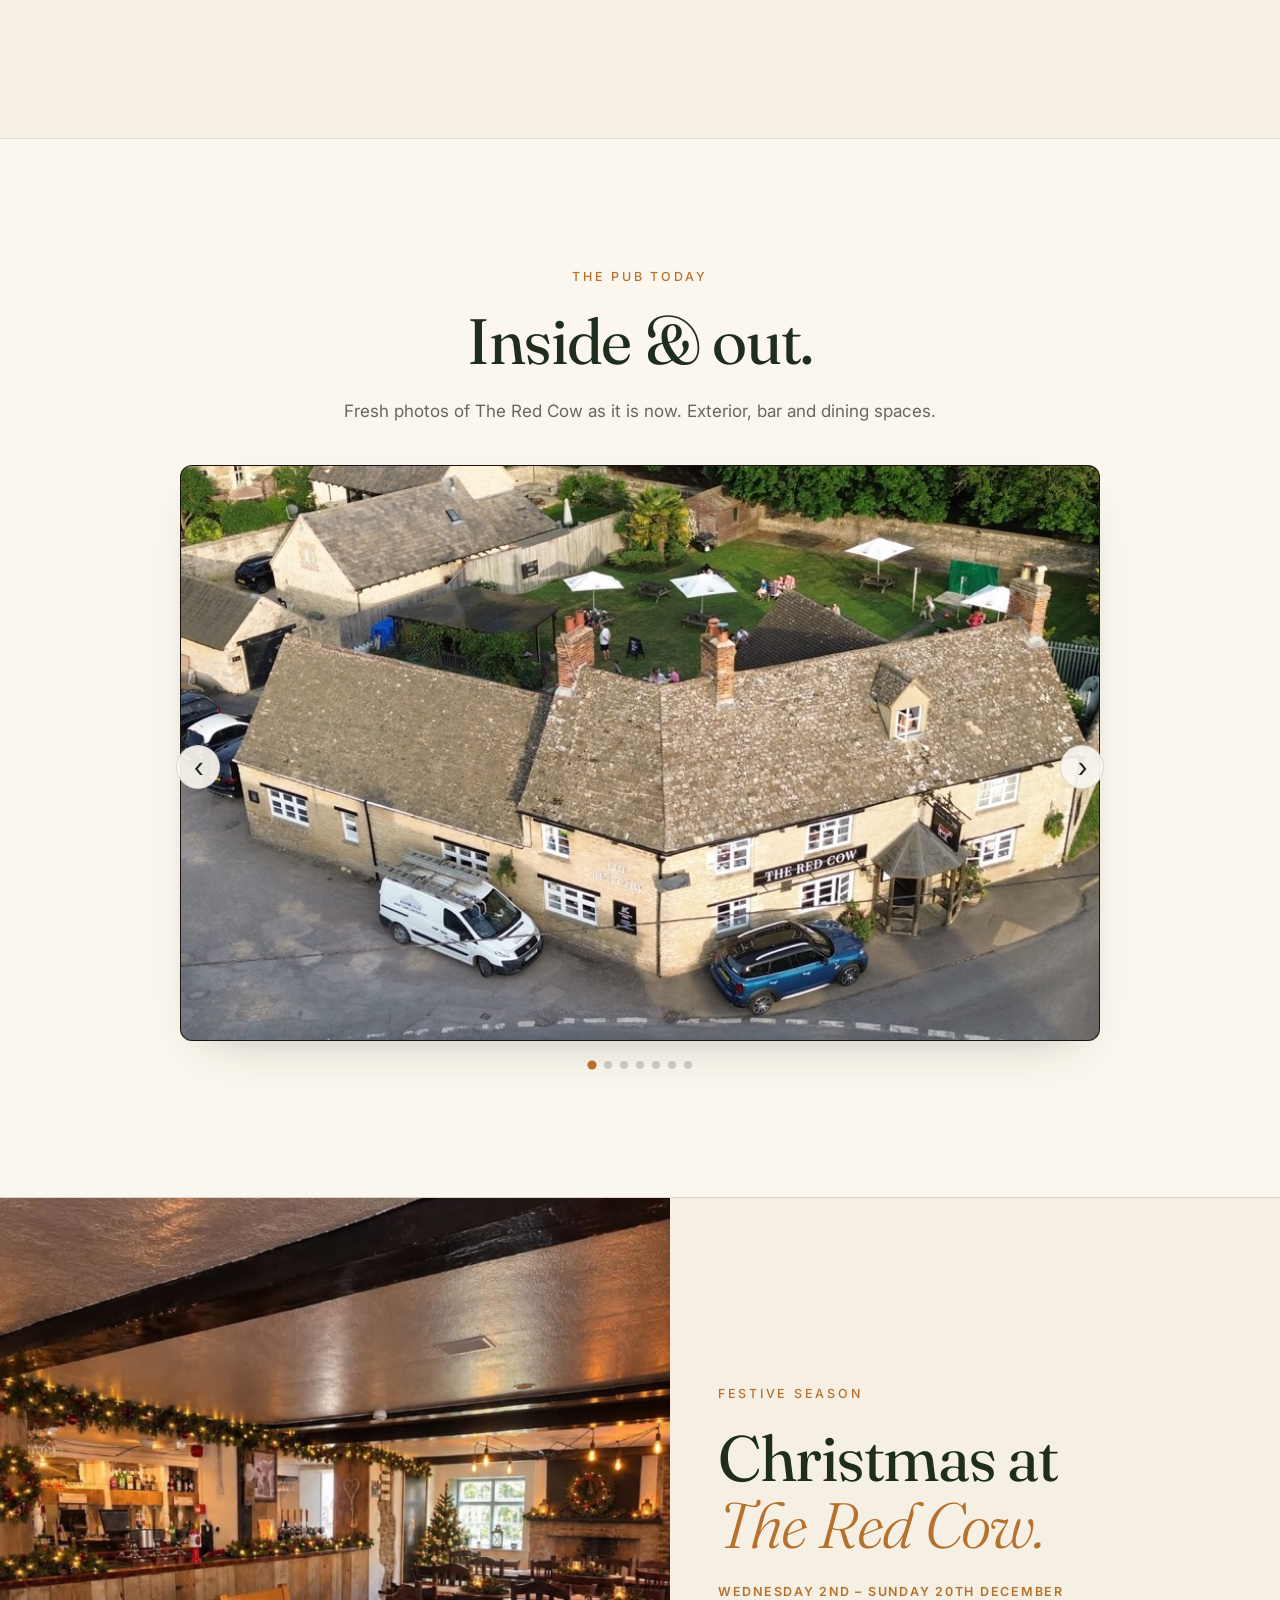
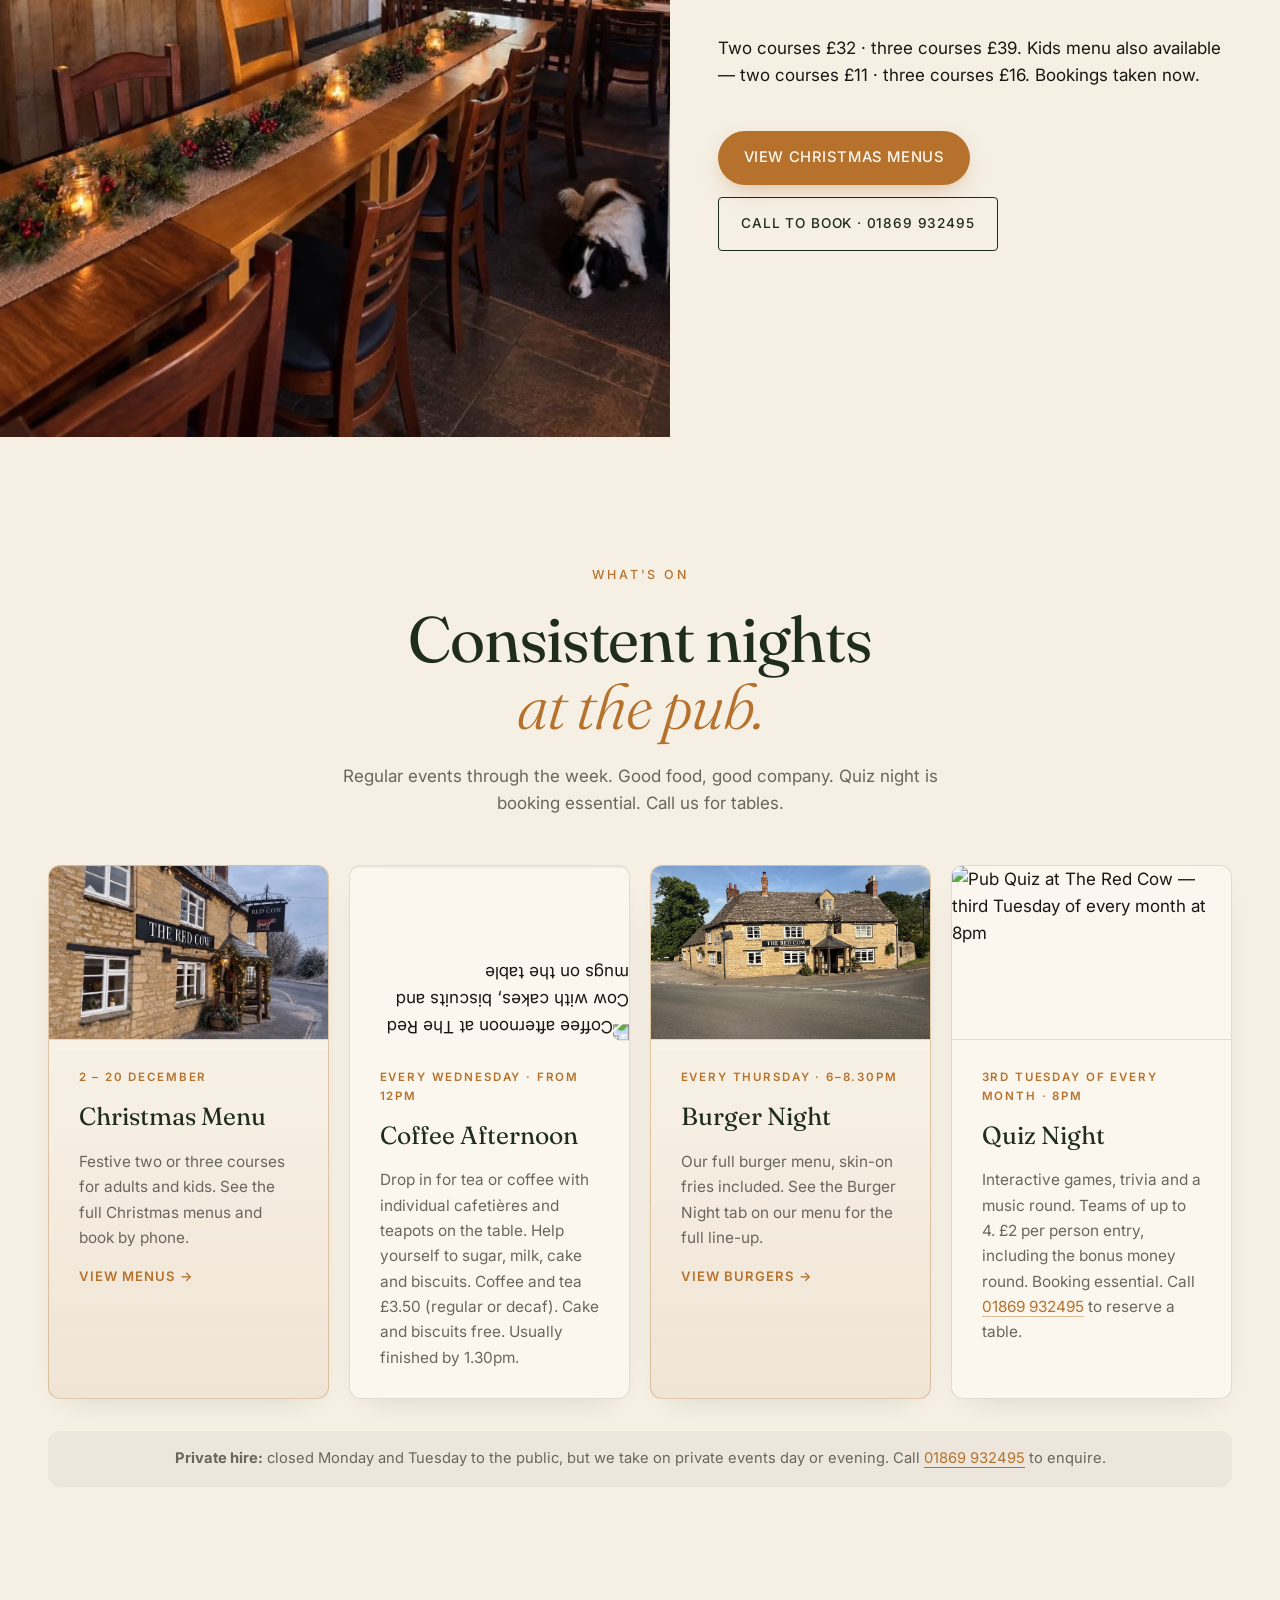
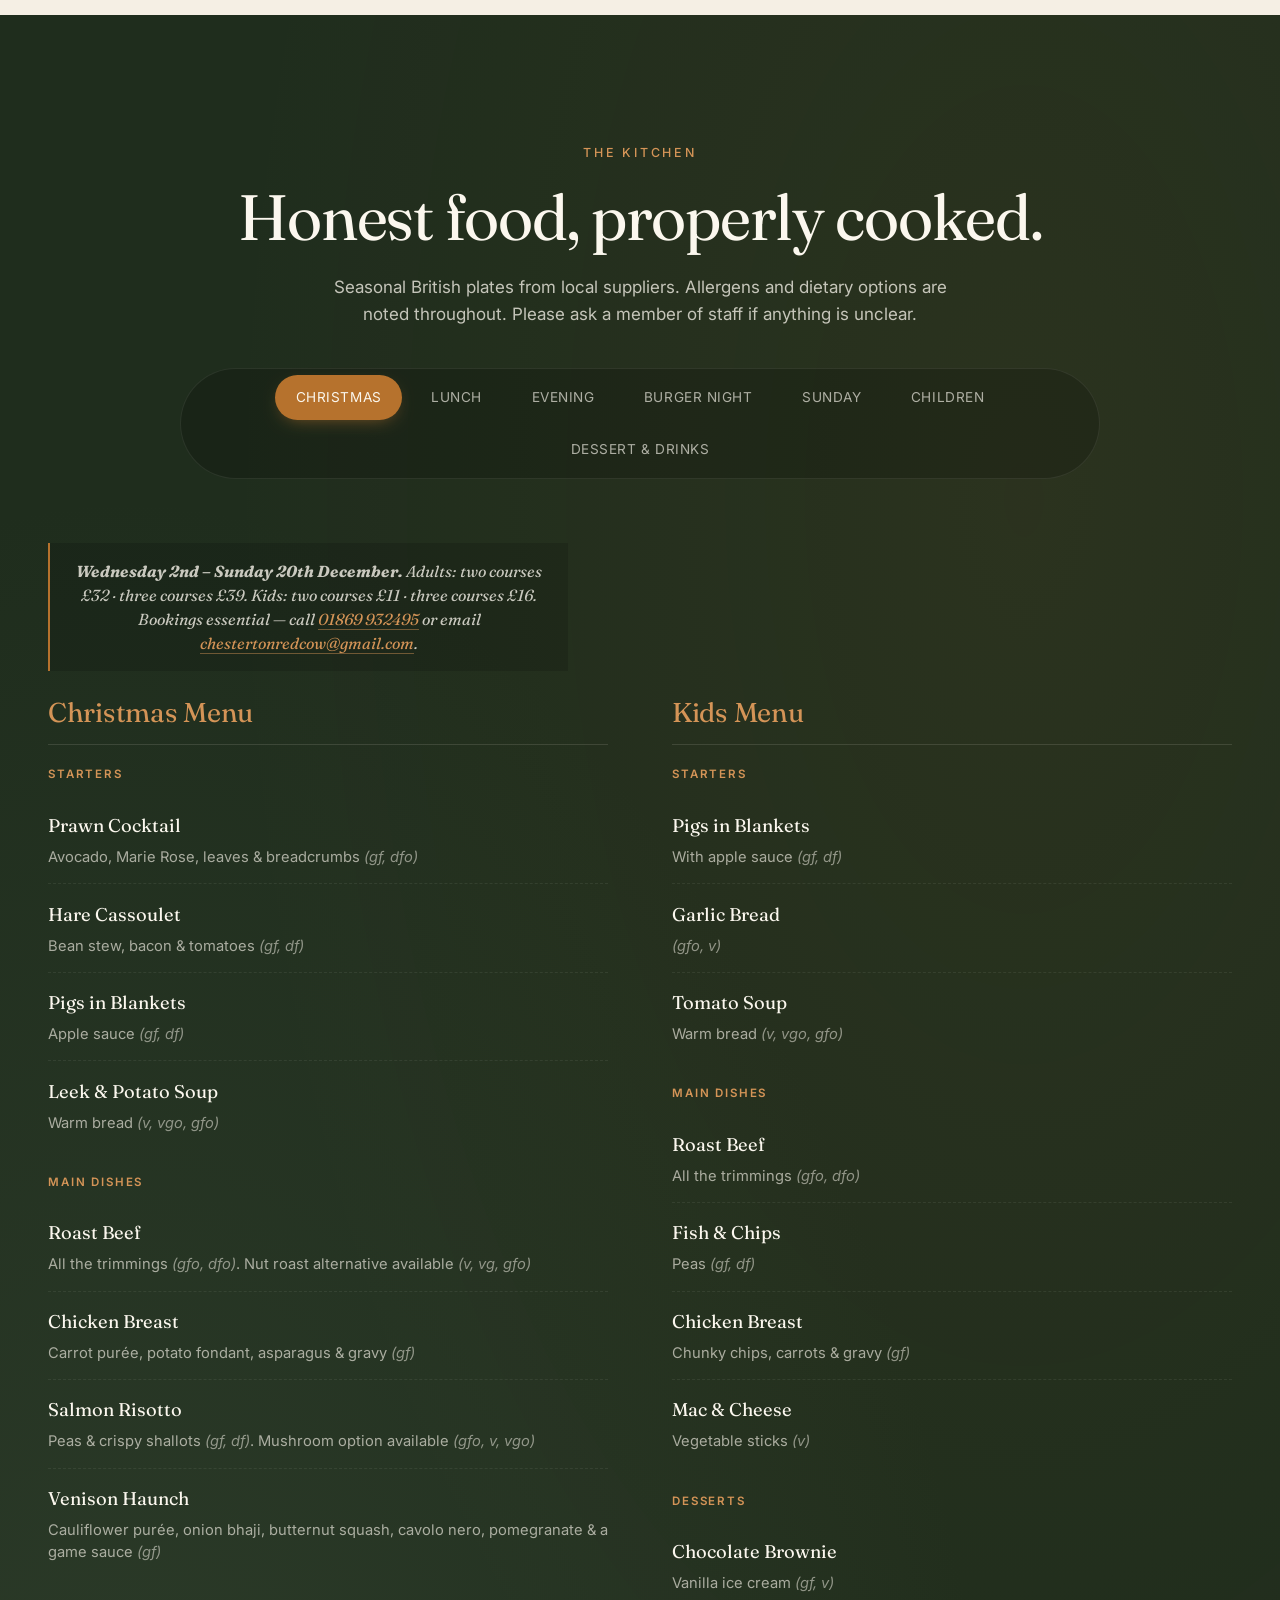
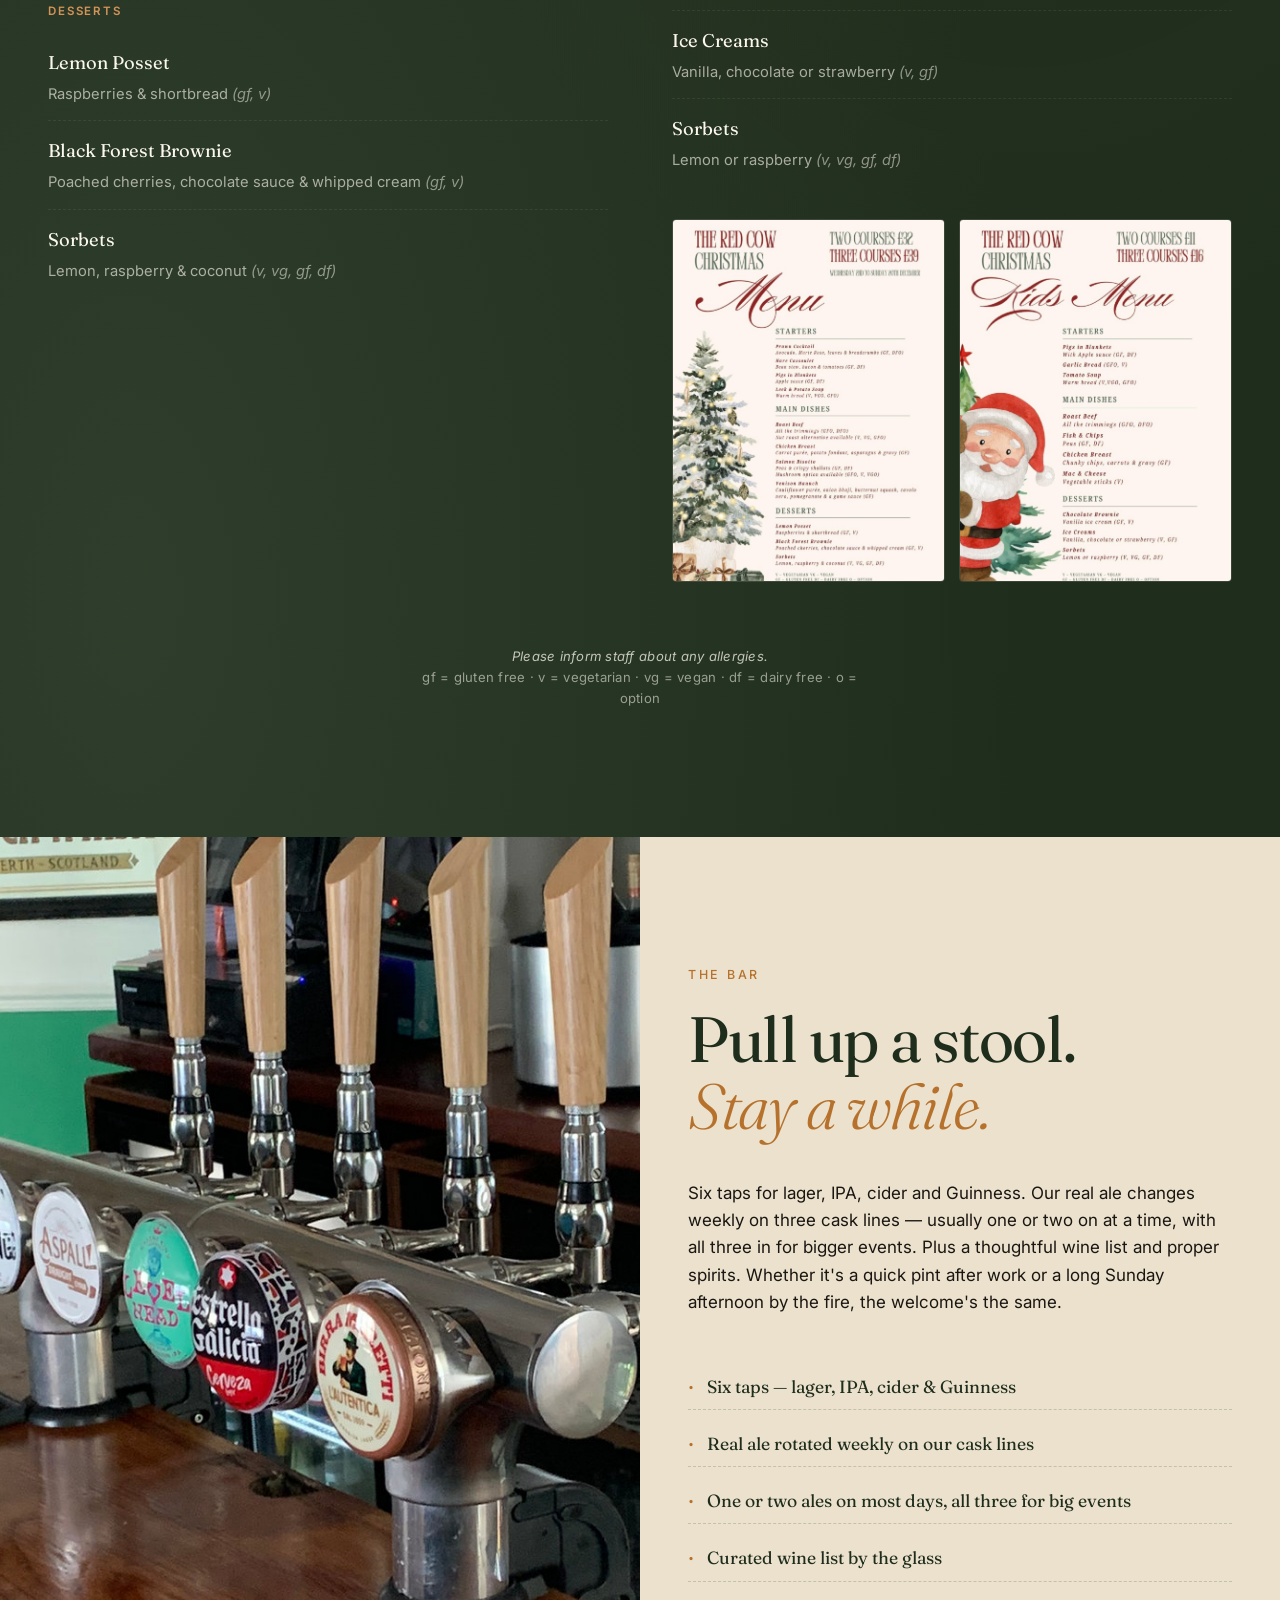
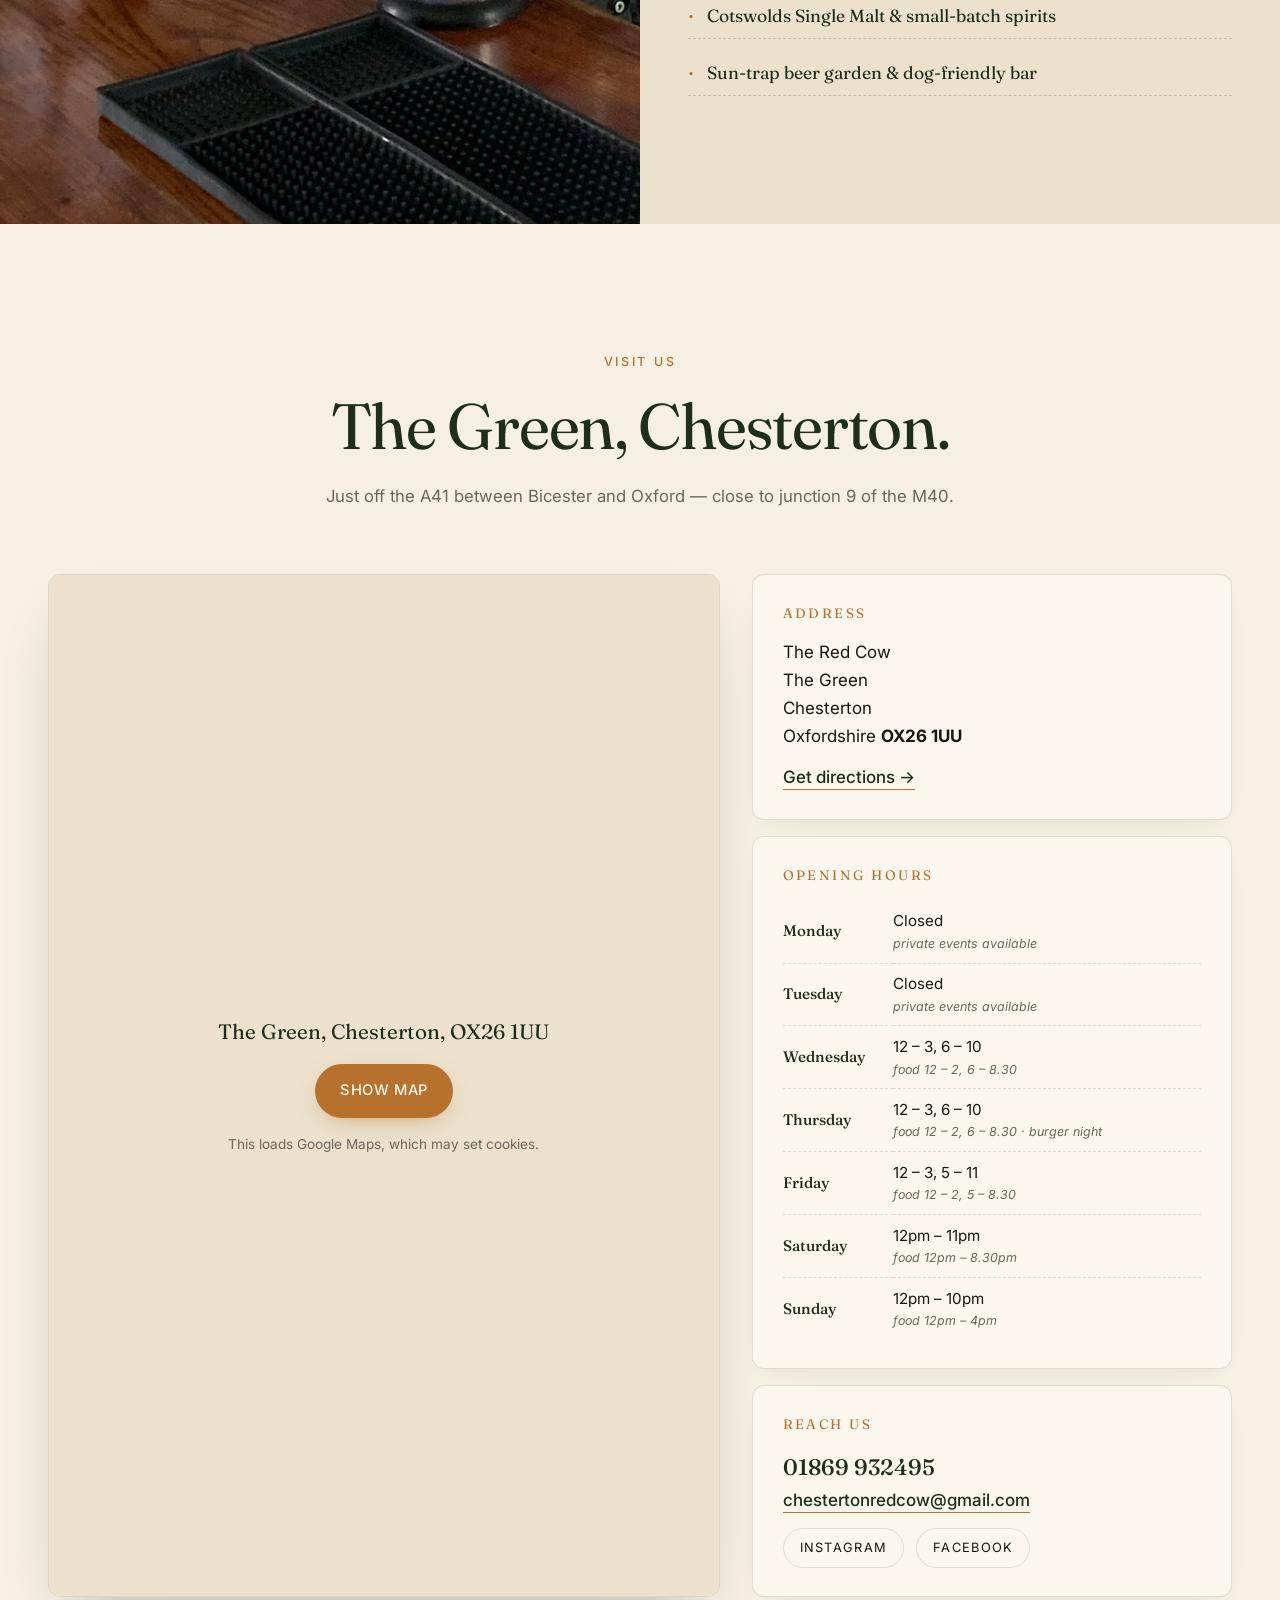
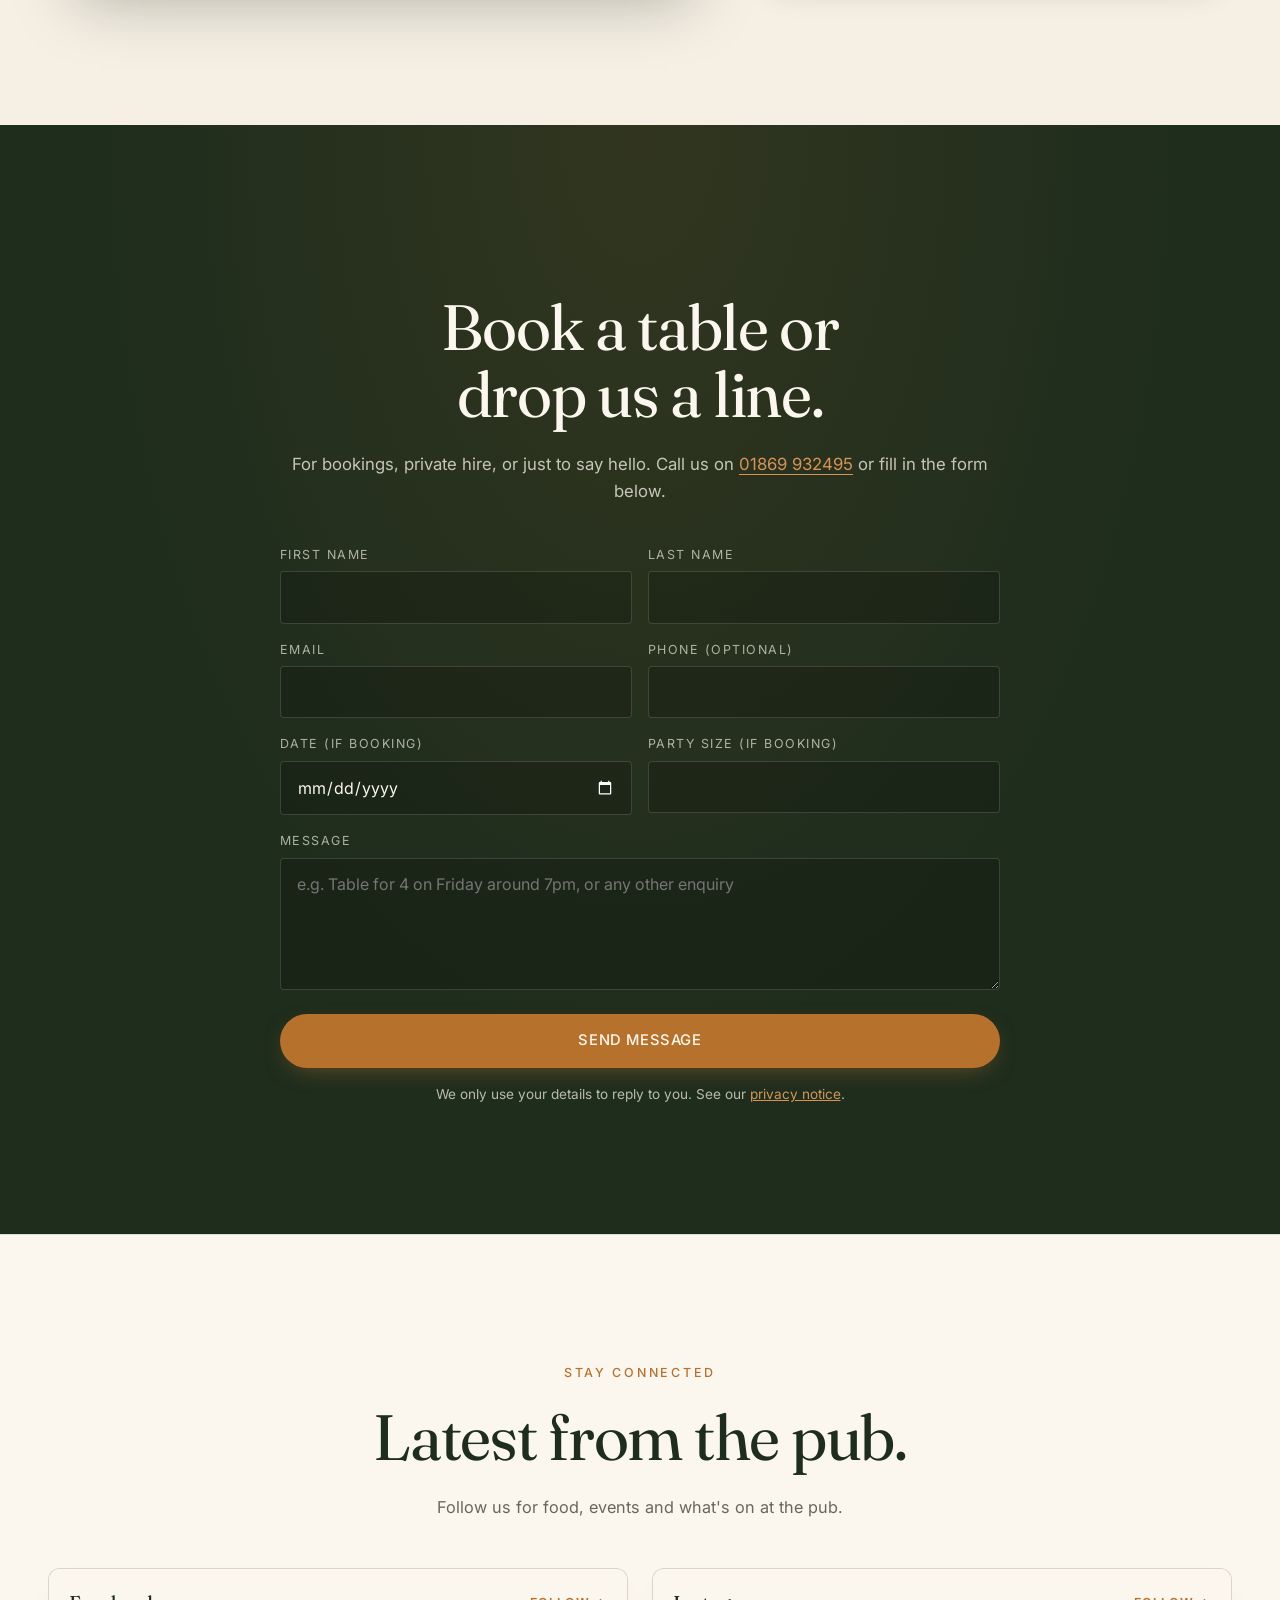
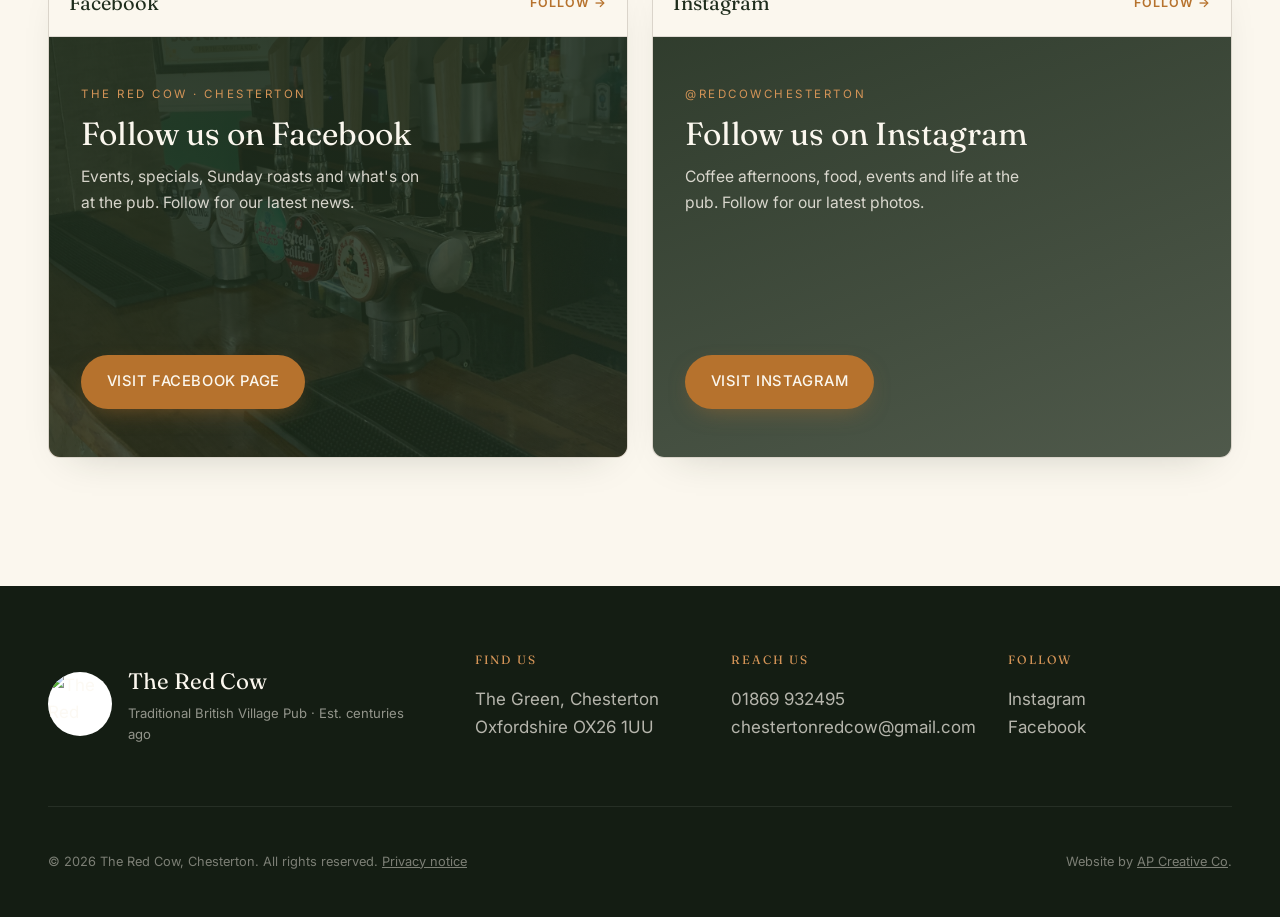
==== commit 5c5b3480: "Add privacy notice and click-to-load map Co-Authored-By: Claude Opus 5.5 <noreply@anthropic.com>" ====
--- a/index.html
+++ b/index.html
@@ -620,12 +620,14 @@
     </div>
     <div class="visit__grid">
       <div class="visit__map" data-reveal>
-        <iframe
-          title="Map showing The Red Cow, Chesterton"
-          src="https://maps.google.com/maps?q=The%20Red%20Cow%2C%20The%20Green%2C%20Chesterton%20OX26%201UU&t=&z=16&ie=UTF8&iwloc=&output=embed"
-          loading="lazy"
-          referrerpolicy="no-referrer-when-downgrade"
-          allowfullscreen></iframe>
+        <div class="visit__map-gate" id="mapGate">
+          <p class="visit__map-text">The Green, Chesterton, OX26 1UU</p>
+          <button type="button" class="btn btn--primary" id="mapLoad"
+            data-src="https://maps.google.com/maps?q=The%20Red%20Cow%2C%20The%20Green%2C%20Chesterton%20OX26%201UU&t=&z=16&ie=UTF8&iwloc=&output=embed">
+            Show map
+          </button>
+          <p class="visit__map-note">This loads Google Maps, which may set cookies.</p>
+        </div>
       </div>
       <div class="visit__info" data-reveal>
         <div class="visit__card">
@@ -714,6 +716,7 @@
         </div>
         <button type="submit" class="btn btn--primary btn--full">Send Message</button>
         <p class="contact__form-note" id="contactFormNote" hidden></p>
+        <p class="contact__form-privacy">We only use your details to reply to you. See our <a href="privacy.html">privacy notice</a>.</p>
       </form>
     </div>
   </section>
@@ -807,7 +810,7 @@
       </div>
     </div>
     <div class="foot__bottom">
-      <p>© <span id="year"></span> The Red Cow, Chesterton. All rights reserved.</p>
+      <p>© <span id="year"></span> The Red Cow, Chesterton. All rights reserved. <a href="privacy.html">Privacy notice</a></p>
       <p>Website by <a href="https://apcreativeco.co.uk/" target="_blank" rel="noopener">AP Creative Co</a>.</p>
     </div>
   </footer>
--- a/styles.css
+++ b/styles.css
@@ -1002,6 +1002,20 @@
   border: 1px solid var(--c-line);
 }
 .visit__map iframe { width: 100%; height: 100%; border: 0; min-height: 480px; }
+.visit__map-gate {
+  min-height: 480px;
+  height: 100%;
+  display: flex;
+  flex-direction: column;
+  align-items: center;
+  justify-content: center;
+  gap: 1rem;
+  padding: 2rem;
+  text-align: center;
+  background: var(--c-parchment);
+}
+.visit__map-text { font-family: var(--f-display); font-size: 1.3rem; color: var(--c-forest); margin: 0; }
+.visit__map-note { font-size: 0.85rem; color: var(--c-mute); margin: 0; }
 
 .visit__info { display: flex; flex-direction: column; gap: 1rem; }
 .visit__card {
@@ -1302,6 +1316,34 @@
   text-align: center;
 }
 .contact__form-note a { color: var(--c-cognac-2); }
+.contact__form-privacy {
+  grid-column: 1 / -1;
+  margin: 0;
+  font-size: 0.85rem;
+  color: rgba(251, 247, 238, 0.7);
+  text-align: center;
+}
+.contact__form-privacy a { color: var(--c-cognac-2); text-decoration: underline; }
+.foot__bottom a { text-decoration: underline; }
+.foot__bottom a:hover { color: var(--c-cognac-2); }
+
+/* ============== PRIVACY PAGE ============== */
+.legal {
+  background: var(--c-cream);
+  padding: calc(var(--section-y) + 3rem) var(--gutter) var(--section-y);
+}
+.legal__inner { max-width: 760px; margin: 0 auto; }
+.legal__updated { color: var(--c-mute); font-size: 0.9rem; margin: 0.5rem 0 2.5rem; }
+.legal h3 {
+  font-family: var(--f-display);
+  font-weight: 500;
+  font-size: 1.35rem;
+  color: var(--c-forest);
+  margin: 2.25rem 0 0.6rem;
+}
+.legal p, .legal li { line-height: 1.7; }
+.legal ul { padding-left: 1.2rem; }
+.legal a { color: var(--c-cognac); text-decoration: underline; }
 
 @media (max-width: 600px) {
   .contact__form { grid-template-columns: 1fr; }
